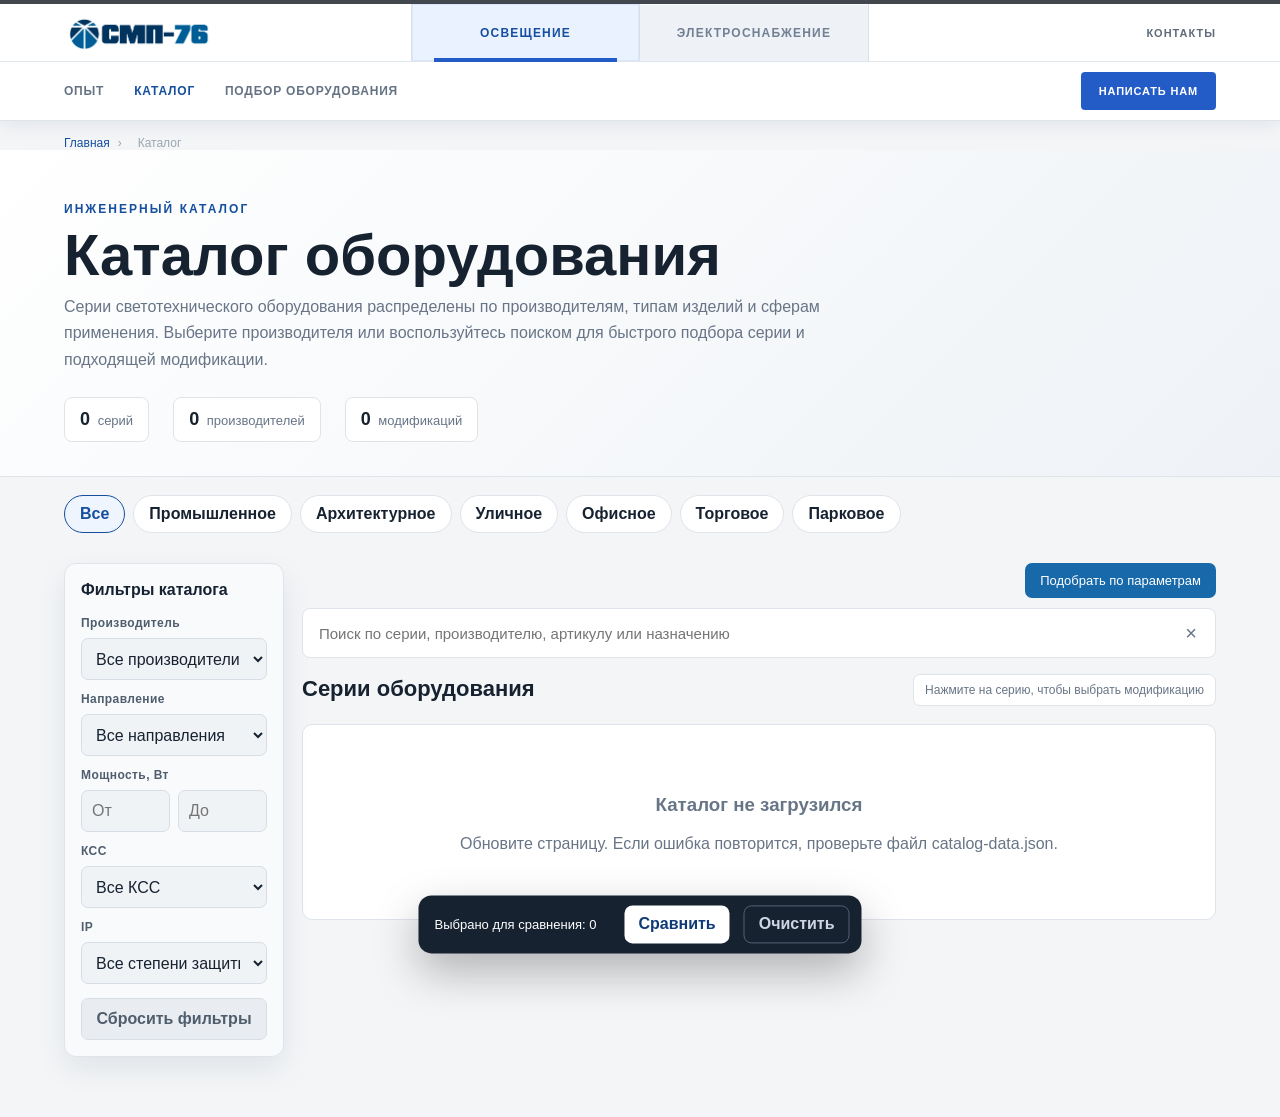
==== catalog.html @ 6820cb37 "Add files via upload" ====
<!doctype html>
<html lang="ru">
<head>
<meta charset="utf-8">
<meta name="viewport" content="width=device-width,initial-scale=1">
<title>Каталог оборудования | СМП-76</title>
<meta name="description" content="Каталог светодиодного оборудования FEREKS, LEDEL, ARUNA, LUXCORE и PLG по производителю, сфере применения и типу изделия.">
<style>
:root{--bg:#f3f5f7;--card:#fff;--text:#172231;--muted:#687587;--line:#dfe4ea;--blue:#164f9f;--blue2:#0f3b78;--accent:#c7a548;--shadow:0 12px 30px rgba(19,37,58,.08)}
*{box-sizing:border-box}html{scroll-behavior:smooth}body{margin:0;background:var(--bg);color:var(--text);font-family:Inter,Arial,sans-serif}body.modal-open{overflow:hidden}
a{color:inherit}button,input,select{font:inherit}
.nav{height:72px;padding:0 5vw;background:#fff;border-bottom:1px solid var(--line);display:flex;align-items:center;justify-content:space-between;position:sticky;top:0;z-index:50}.brand{display:flex;align-items:center;text-decoration:none}.brand img{display:block;width:260px;max-width:28vw;height:55px;object-fit:contain;object-position:left center}.nav-links{display:flex;gap:24px;align-items:center}.nav-links a{text-decoration:none;font-size:14px;color:var(--muted)}.nav-links a.active{color:var(--blue);font-weight:700}.nav-cta{background:var(--blue);color:#fff!important;padding:11px 18px;border-radius:7px}
.hero{padding:52px 5vw 34px;background:linear-gradient(135deg,#fff 0%,#eef2f6 100%);border-bottom:1px solid var(--line)}.hero-inner{max-width:1380px;margin:auto}.eyebrow{font-size:12px;text-transform:uppercase;letter-spacing:.17em;color:var(--blue);font-weight:800}.hero h1{margin:10px 0 10px;font-size:clamp(31px,5vw,58px);line-height:1}.hero p{max-width:790px;margin:0;color:var(--muted);font-size:16px;line-height:1.65}.stats{display:flex;gap:24px;flex-wrap:wrap;margin-top:24px}.stat{background:#fff;border:1px solid var(--line);padding:11px 15px;border-radius:8px;font-size:13px;color:var(--muted)}.stat strong{color:var(--text);font-size:18px;margin-right:4px}
.breadcrumbs{max-width:1380px;margin:0 auto;padding:15px 5vw 0;font-size:12px;color:var(--muted)}.breadcrumbs a{color:var(--blue);text-decoration:none}.breadcrumbs span{margin:0 8px;color:#9aa7b2}.catalog-shell{max-width:1380px;margin:26px auto 0;padding:0 5vw 60px;display:grid;grid-template-columns:220px minmax(0,1fr);gap:18px;align-items:start}.filters-wrap{position:sticky;top:18px}.filters{background:#fff;border:1px solid var(--line);border-radius:12px;padding:16px;box-shadow:var(--shadow)}.filters-title{font-size:13px;font-weight:800;margin:0 0 14px}.search{position:relative;margin-bottom:16px}.search input{width:100%;height:50px;border:1px solid var(--line);border-radius:8px;padding:0 46px 0 16px;font-size:15px;color:var(--text);outline:none}.search input:focus{border-color:var(--blue);box-shadow:0 0 0 3px rgba(22,79,159,.1)}.search button{position:absolute;right:8px;top:8px;width:34px;height:34px;border:0;background:transparent;color:var(--muted);cursor:pointer;font-size:20px}.filter-grid{display:grid;grid-template-columns:1fr;gap:12px}.filter-group label{display:block;font-size:10px;text-transform:uppercase;letter-spacing:.08em;color:var(--muted);font-weight:700;margin-bottom:6px}.filter-group select,.filter-group input,.reset{width:100%;height:42px;border:1px solid var(--line);border-radius:7px;padding:0 10px;font:inherit}.filter-group select,.filter-group input{background:#fff;color:var(--text)}.power-range{display:grid;grid-template-columns:1fr 1fr;gap:8px}.power-range input{min-width:0;padding:0 10px;border:1px solid var(--line);border-radius:7px;font:inherit}.reset{background:#f7f8fa;color:var(--muted);cursor:pointer;font-weight:700;margin-top:2px}.catalog-content{min-width:0}
.main{padding:0}.result-head{display:flex;align-items:end;justify-content:space-between;gap:20px;margin-bottom:18px}.result-head h2{margin:0;font-size:22px}.result-head p{margin:4px 0 0;color:var(--muted);font-size:13px}.view-note{font-size:12px;color:var(--muted);background:#fff;border:1px solid var(--line);border-radius:7px;padding:8px 11px}.grid{display:grid;grid-template-columns:repeat(auto-fill,minmax(280px,1fr));gap:20px}.card{position:relative;background:#fff;border:1px solid var(--line);border-radius:14px;overflow:hidden;display:flex;flex-direction:column;min-height:455px;transition:transform .22s,box-shadow .22s,border-color .22s;box-shadow:0 6px 20px rgba(19,37,58,.055);cursor:pointer}.card:hover{transform:translateY(-5px);box-shadow:0 18px 38px rgba(19,37,58,.13);border-color:#b9c9da}.card:focus-visible{outline:3px solid rgba(22,79,159,.3)}.card.is-compared{border-color:var(--blue);box-shadow:0 0 0 2px rgba(22,79,159,.12),0 14px 30px rgba(19,37,58,.09)}.image{height:245px;background:linear-gradient(145deg,#fafbfd,#eef2f6);display:flex;align-items:center;justify-content:center;padding:0;border-bottom:1px solid var(--line);position:relative;overflow:hidden}.image img{display:block;width:100%;height:100%;object-fit:contain;object-position:center;transition:transform .25s}.card:hover .image img{transform:scale(1.035)}.placeholder{height:calc(100% - 16px);width:calc(100% - 16px);display:grid;place-items:center;text-align:center;color:var(--blue);font-weight:800;font-size:20px;border:1px dashed #c8d2dd;border-radius:8px}.body{padding:18px;display:flex;flex-direction:column;flex:1}.topline{display:flex;justify-content:space-between;gap:8px;align-items:center;margin-bottom:10px}.brand-mark{display:flex;align-items:center;justify-content:flex-start;height:24px;min-width:64px}.brand-mark img{display:block;max-width:92px;max-height:22px;width:auto;height:auto;object-fit:contain;object-position:left center}.brand-mark.brand-plg img{max-height:24px}.brand-mark.brand-fereks img{max-height:19px}.count{font-size:11px;color:var(--muted)}.name{font-size:21px;line-height:1.16;font-weight:850;margin-bottom:8px;letter-spacing:-.01em}.category{font-size:13px;color:var(--muted);line-height:1.45;min-height:38px}.specs{display:grid;grid-template-columns:1fr 1fr;gap:8px;margin-top:14px}.spec{background:#f6f8fa;border-radius:7px;padding:9px}.spec small{display:block;color:var(--muted);font-size:9px;text-transform:uppercase;letter-spacing:.06em;margin-bottom:3px}.spec b{font-size:12px}.card-actions{display:grid;grid-template-columns:1fr;gap:8px;margin-top:auto;padding-top:15px;border-top:1px solid var(--line)}.open-btn,.compare-btn{height:42px;border-radius:8px;font-weight:800;cursor:pointer}.open-btn{border:0;background:var(--blue);color:#fff;padding:0 18px;text-align:center;display:inline-flex;align-items:center;justify-content:center;white-space:nowrap;font-size:14px;width:100%}.open-btn:hover{background:var(--blue2)}.compare-btn{border:1px solid var(--line);background:#fff;color:var(--blue);padding:0 12px;white-space:nowrap;width:100%}.compare-btn:hover,.compare-btn.active{border-color:var(--blue);background:#eef5ff}.compare-btn.active{color:var(--blue2)}.empty{grid-column:1/-1;background:#fff;border:1px solid var(--line);border-radius:10px;padding:50px;text-align:center;color:var(--muted)}
/* modal */
.modal{position:fixed;inset:0;z-index:100;display:none}.modal.open{display:block}.modal-backdrop{position:absolute;inset:0;background:rgba(6,13,26,.72);backdrop-filter:blur(4px)}.modal-panel{position:relative;margin:2vh auto;width:min(1180px,96vw);height:96vh;background:#fff;border-radius:14px;overflow:auto;box-shadow:0 30px 80px rgba(0,0,0,.28)}.modal-close{position:sticky;top:14px;float:right;margin:14px 14px 0 0;z-index:5;width:42px;height:42px;border-radius:50%;border:1px solid var(--line);background:#fff;font-size:25px;cursor:pointer;box-shadow:0 4px 16px rgba(0,0,0,.08)}.modal-content{padding:30px 34px 44px}.series-head{display:grid;grid-template-columns:minmax(260px,38%) 1fr;gap:30px;align-items:center;padding:16px 0 28px;border-bottom:1px solid var(--line)}.series-photo{height:330px;background:#f6f8fa;border:1px solid var(--line);border-radius:12px;padding:0;display:flex;align-items:center;justify-content:center;overflow:hidden}.series-photo img{display:block;width:100%;height:100%;object-fit:contain;object-position:center}.series-meta .eyebrow2{font-size:12px;font-weight:800;color:var(--blue);letter-spacing:.12em;text-transform:uppercase}.series-meta h2{font-size:clamp(30px,4vw,50px);line-height:1;margin:8px 0 12px}.series-meta p{color:var(--muted);line-height:1.55}.chips{display:flex;flex-wrap:wrap;gap:7px;margin-top:16px}.chip{font-size:12px;border:1px solid var(--line);border-radius:999px;padding:6px 10px;background:#f8fafc}.config-title{margin:28px 0 16px}.config-title h3{margin:0;font-size:23px}.config-title p{margin:5px 0 0;color:var(--muted);font-size:13px}.model-toolbar{position:sticky;top:0;z-index:4;background:#fff;padding:10px 0 12px;border-bottom:1px solid var(--line);margin-bottom:14px}.model-search{margin-bottom:12px}.model-search input{width:100%;height:46px;border:1px solid var(--line);border-radius:8px;padding:0 14px}.model-tools-row{display:grid;grid-template-columns:minmax(0,1fr) 220px;gap:12px;align-items:end}.model-filters{display:grid;grid-template-columns:repeat(6,minmax(0,1fr));gap:10px;align-items:end}.sort-panel{border:1px solid var(--line);border-radius:9px;padding:10px;background:#f8fafc}.sort-panel label,.model-filters label{display:flex;align-items:flex-end;min-height:24px;font-size:10px;text-transform:uppercase;letter-spacing:.07em;color:var(--muted);font-weight:700;margin-bottom:5px;line-height:1.05}.sort-panel select,.model-filters select{width:100%;height:40px;border:1px solid var(--line);border-radius:7px;background:#fff;padding:0 8px;font:inherit}.model-reset{height:40px;margin-top:12px;border:1px solid var(--line);border-radius:7px;background:#f7f8fa;cursor:pointer;font-weight:700;padding:0 14px}.model-count{font-size:13px;color:var(--muted);margin-bottom:10px}.table-wrap{overflow:auto;max-height:56vh;border:1px solid var(--line);border-radius:10px}table{width:100%;border-collapse:collapse;min-width:980px}th{position:sticky;top:0;background:#eef3f8;color:#4f6073;font-size:10px;text-transform:uppercase;letter-spacing:.06em;text-align:left;padding:11px;border-bottom:1px solid var(--line)}td{font-size:12px;padding:11px;border-bottom:1px solid #edf0f3;vertical-align:top}tr:hover td{background:#f8fafc}.sku{font-weight:700;min-width:260px}.sku-btn{border:0;background:transparent;padding:0;color:var(--blue);font:inherit;font-weight:800;cursor:pointer;text-align:left}.sku-btn:hover{text-decoration:underline}.copy-note{font-size:11px;color:var(--muted);margin-left:6px}.no-models{padding:30px;text-align:center;color:var(--muted)}

.compare-bar{position:fixed;left:50%;bottom:22px;transform:translate(-50%,130%);z-index:90;background:#172231;color:#fff;border-radius:13px;padding:10px 12px 10px 16px;display:flex;align-items:center;gap:14px;box-shadow:0 18px 45px rgba(0,0,0,.28);transition:transform .25s;max-width:calc(100vw - 24px)}.compare-bar.show{transform:translate(-50%,0)}.compare-bar-text{font-size:13px;white-space:nowrap}.compare-bar button{height:38px;border-radius:8px;border:0;cursor:pointer;font-weight:800;padding:0 14px}.compare-open{background:#fff;color:var(--blue2)}.compare-clear{background:transparent!important;color:#cdd7e3;border:1px solid #536172!important}.compare-modal{position:fixed;inset:0;z-index:120;display:none}.compare-modal.open{display:block}.compare-panel{position:relative;margin:3vh auto;width:min(1200px,96vw);height:94vh;background:#fff;border-radius:15px;overflow:auto;box-shadow:0 30px 90px rgba(0,0,0,.35)}.compare-close{position:sticky;top:12px;right:12px;float:none;display:flex;align-items:center;justify-content:center;margin:12px 12px -54px auto;z-index:20;width:42px;height:42px;background:#fff;color:#172231;border:1px solid #b8c4cf;box-shadow:0 5px 18px rgba(0,0,0,.18);font:700 27px/1 Arial,sans-serif}.compare-close:hover{background:#eef5ff;border-color:var(--blue);color:var(--blue)}.compare-close:focus-visible{outline:3px solid rgba(22,79,159,.28);outline-offset:2px}.compare-content{padding:28px 32px 44px}.compare-title{margin:0 55px 7px 0;font-size:30px}.compare-subtitle{margin:0 0 22px;color:var(--muted)}.compare-table-wrap{overflow:auto;border:1px solid var(--line);border-radius:11px}.compare-table{min-width:760px}.compare-table th{position:sticky;top:0;z-index:2;font-size:12px}.compare-table th:first-child,.compare-table td:first-child{position:sticky;left:0;z-index:1;background:#f4f7fa;font-weight:800;min-width:165px}.compare-table th:first-child{z-index:3}.compare-product{min-width:225px;text-align:center}.compare-product img{display:block;width:150px;height:120px;object-fit:contain;margin:0 auto 10px}.compare-product strong{display:block;font-size:16px}.compare-product small{color:var(--muted)}.share-actions{display:flex;gap:9px;flex-wrap:wrap;margin-top:18px}.share-btn{height:42px;border-radius:8px;border:1px solid var(--line);background:#fff;color:var(--blue);font-weight:800;padding:0 15px;cursor:pointer}.share-btn:hover{border-color:var(--blue);background:#f2f7ff}.share-status{font-size:12px;color:var(--muted);align-self:center}

.quick-wrap{max-width:1380px;margin:18px auto 0;padding:0 5vw}.quick-filters{display:flex;gap:8px;overflow-x:auto;padding-bottom:4px;scrollbar-width:thin}.quick-btn{flex:0 0 auto;height:38px;padding:0 15px;border:1px solid var(--line);border-radius:999px;background:#fff;color:var(--text);font-weight:750;cursor:pointer;transition:.18s}.quick-btn:hover,.quick-btn.active{border-color:var(--blue);background:#eef5ff;color:var(--blue)}
.compare-table td.diff{background:#fff7df;color:#6f5510;font-weight:750}.compare-table th{vertical-align:top}.compare-product .brand-mark{justify-content:center;margin:6px auto}.compare-open-series{display:inline-flex;margin-top:10px;height:36px;padding:0 12px;align-items:center;justify-content:center;border:0;border-radius:7px;background:var(--blue);color:#fff;text-decoration:none;font-size:12px;font-weight:800;white-space:nowrap}.compare-open-series:hover{background:var(--blue2)}
.series-page .hero,.series-page .quick-wrap,.series-page .catalog-shell{visibility:hidden}.series-page .modal{display:block}.series-page .modal-backdrop{background:#eef2f6}.series-page .modal-panel{margin:0 auto;width:min(1180px,100vw);height:100vh;border-radius:0;box-shadow:none}
@media(max-width:1100px){.catalog-shell{grid-template-columns:190px minmax(0,1fr)}.model-filters{grid-template-columns:repeat(3,1fr)}}@media(max-width:1000px){.model-tools-row{grid-template-columns:1fr}.sort-panel{max-width:300px}.model-filters{grid-template-columns:repeat(3,1fr)}.series-head{grid-template-columns:1fr}.series-photo{height:280px}}@media(max-width:900px){.catalog-shell{grid-template-columns:1fr}.filters-wrap{position:static}.filter-grid{grid-template-columns:repeat(3,1fr)}.nav-links a:not(.nav-cta){display:none}.brand img{width:210px;max-width:46vw}}@media(max-width:560px){.compare-bar{bottom:10px;width:calc(100vw - 20px);justify-content:space-between;gap:7px;padding:8px 9px 8px 12px}.compare-bar-text{font-size:11px}.compare-bar button{padding:0 9px}.compare-content{padding:22px 14px 36px}.compare-title{font-size:24px}.nav{padding:0 18px}.hero{padding-left:18px;padding-right:18px}.catalog-shell{padding-left:18px;padding-right:18px}.filter-grid{grid-template-columns:1fr}.result-head{align-items:flex-start;flex-direction:column}.grid{grid-template-columns:1fr}.image{height:250px}.modal-panel{margin:0;width:100%;height:100%;border-radius:0}.modal-content{padding:18px 16px 35px}.model-filters{grid-template-columns:1fr 1fr}.series-photo{height:230px}}

/* CAD-style model selector */
.models-workspace{display:grid;grid-template-columns:minmax(0,1.45fr) minmax(330px,.85fr);gap:16px;align-items:start}
.models-list{min-width:0}.models-list .table-wrap{max-height:58vh}.model-table{min-width:720px}.model-table th,.model-table td{white-space:nowrap}.model-table tr{cursor:pointer}.model-table tr.selected td{background:#eaf2ff}.model-table tr.selected td:first-child{box-shadow:inset 4px 0 0 var(--blue)}.model-table .sku-cell{max-width:320px;overflow:hidden;text-overflow:ellipsis;font-weight:800;color:var(--blue)}
.model-passport{position:sticky;top:154px;border:1px solid var(--line);border-radius:12px;background:#fff;box-shadow:0 10px 30px rgba(22,42,68,.08);overflow:hidden;max-height:calc(96vh - 180px);overflow:auto}
.passport-empty{padding:48px 28px;text-align:center;color:var(--muted)}.passport-empty strong{display:block;color:var(--ink);font-size:18px;margin-bottom:7px}
.passport-head{padding:20px 20px 16px;background:linear-gradient(135deg,#f4f8fd,#fff);border-bottom:1px solid var(--line)}.passport-kicker{font-size:10px;text-transform:uppercase;letter-spacing:.1em;color:var(--muted);font-weight:800}.passport-title-row{display:flex;gap:10px;align-items:flex-start;justify-content:space-between;margin-top:6px}.passport-title{font-size:18px;line-height:1.25;font-weight:900;word-break:break-word}.passport-copy{flex:0 0 auto;border:1px solid var(--line);background:#fff;color:var(--blue);border-radius:7px;padding:7px 9px;font-weight:800;cursor:pointer}.passport-name{font-size:12px;color:var(--muted);line-height:1.4;margin-top:8px}
.passport-groups{padding:8px 18px 18px}.passport-group{padding:14px 0 6px;border-bottom:1px solid #edf1f5}.passport-group:last-child{border-bottom:0}.passport-group h4{margin:0 0 8px;font-size:12px;text-transform:uppercase;letter-spacing:.08em;color:var(--blue)}.passport-row{display:grid;grid-template-columns:minmax(125px,45%) 1fr;gap:10px;padding:6px 0;font-size:12px}.passport-row span{color:var(--muted)}.passport-row b{font-weight:750;word-break:break-word}.passport-actions{padding:0 18px 18px;display:grid;gap:8px}.passport-link{display:flex;align-items:center;justify-content:center;min-height:42px;border-radius:8px;background:var(--blue);color:#fff;text-decoration:none;font-weight:800;font-size:13px}.passport-link.secondary{background:#fff;color:var(--blue);border:1px solid var(--line)}
@media(max-width:1000px){.models-workspace{grid-template-columns:1fr}.model-passport{position:static;max-height:none}.models-list .table-wrap{max-height:48vh}}
@media(max-width:560px){.models-workspace{gap:12px}.model-table{min-width:620px}.passport-head{padding:16px}.passport-groups{padding:6px 14px 14px}.passport-actions{padding:0 14px 14px}.passport-row{grid-template-columns:1fr;gap:2px}.model-passport{border-radius:10px}}


/* Stage 3 repair: synchronized CAD panels and stable table header */
@media (min-width:1001px){
  .models-workspace{align-items:stretch;height:min(620px,58vh);min-height:440px}
  .models-list{height:100%;min-height:0}
  .models-list .table-wrap{height:100%;max-height:none;overflow:auto;border:1px solid var(--line);border-radius:12px;background:#fff}
  .model-passport{position:relative;top:auto;height:100%;max-height:none;min-height:0;overflow:auto}
}
.model-table thead th{position:sticky;top:0;z-index:3;background:#eef3f8;box-shadow:0 1px 0 var(--line)}
.model-table tbody tr.selected td{background:#e4efff!important}
.model-table tbody tr.selected td:first-child{box-shadow:inset 4px 0 0 var(--blue)}
@media (max-width:1000px){
  .models-workspace{height:auto;min-height:0}
  .models-list{height:auto}
  .models-list .table-wrap{height:auto;max-height:48vh;overflow:auto}
  .model-passport{height:auto;max-height:none}
}

/* Stage 4.1: series summary, documentation request and catalog UI polish */
.filters{background:#f8fafc}
.filters-title{font-size:16px;line-height:1.25;font-weight:700;color:var(--text);margin:0 0 16px}
.filter-group label{font-size:12px;line-height:1.25;letter-spacing:.035em;text-transform:none;font-weight:650;color:#4f5d6d;margin-bottom:7px}
.filter-group select,.filter-group input{background:#f0f3f6;border-color:#d8dee6;color:var(--text)}
.filter-group select:focus,.filter-group input:focus{outline:none;border-color:var(--blue);box-shadow:0 0 0 3px rgba(22,79,159,.09);background:#fff}
.reset{background:#e9edf2;color:#4f5d6d;border-color:#d8dee6;font-weight:600}
.open-btn,.compare-btn{font-weight:600;letter-spacing:0;font-family:Inter,Arial,sans-serif}
.open-btn{font-size:13px}.compare-btn{font-size:13px}
.series-overview{margin:22px 0 6px;padding:22px;border:1px solid var(--line);border-radius:12px;background:#f8fafc}
.series-overview-head{display:flex;align-items:flex-start;justify-content:space-between;gap:16px;margin-bottom:16px}
.series-overview-head h3{margin:0;font-size:22px}.series-overview-head p{margin:5px 0 0;color:var(--muted);font-size:13px;line-height:1.5}
.series-overview-count{flex:0 0 auto;border:1px solid #d8e1eb;background:#fff;border-radius:999px;padding:8px 12px;font-size:12px;color:var(--muted);white-space:nowrap}
.series-overview-count strong{color:var(--text);font-size:14px}
.series-overview-grid{display:grid;grid-template-columns:repeat(3,minmax(0,1fr));gap:12px}
.series-overview-group{background:#fff;border:1px solid #e1e6ec;border-radius:10px;padding:15px}
.series-overview-group h4{margin:0 0 10px;color:var(--blue);font-size:11px;text-transform:uppercase;letter-spacing:.075em}
.series-overview-row{display:grid;grid-template-columns:minmax(105px,42%) 1fr;gap:10px;padding:6px 0;border-bottom:1px solid #eef1f4;font-size:12px}
.series-overview-row:last-child{border-bottom:0}.series-overview-row span{color:var(--muted)}.series-overview-row b{font-weight:650;word-break:break-word}
.docs-request{display:flex;align-items:center;justify-content:space-between;gap:18px;margin:16px 0 4px;padding:17px 18px;border:1px solid #d9e1ea;border-radius:10px;background:#fff}
.docs-request strong{display:block;font-size:15px;margin-bottom:4px}.docs-request p{margin:0;color:var(--muted);font-size:12px;line-height:1.5}
.docs-request-btn{flex:0 0 auto;min-height:40px;padding:0 16px;border:0;border-radius:8px;background:var(--blue);color:#fff;text-decoration:none;display:inline-flex;align-items:center;justify-content:center;font-size:13px;font-weight:600;white-space:nowrap}
.docs-request-btn:hover{background:var(--blue2)}
@media(max-width:900px){.series-overview-grid{grid-template-columns:1fr}.docs-request{align-items:flex-start;flex-direction:column}.docs-request-btn{width:100%}}
@media(max-width:560px){.series-overview{padding:16px}.series-overview-head{flex-direction:column}.series-overview-row{grid-template-columns:1fr;gap:2px}}


/* Compact modification table: all columns fit without horizontal scrolling on desktop */
@media (min-width:721px){
  .model-table{width:100%;min-width:0;table-layout:fixed}
  .model-table th,.model-table td{white-space:normal;padding:9px 7px;line-height:1.3;overflow-wrap:anywhere}
  .model-table th:nth-child(1),.model-table td:nth-child(1){width:26%}
  .model-table th:nth-child(2),.model-table td:nth-child(2){width:12%}
  .model-table th:nth-child(3),.model-table td:nth-child(3){width:15%}
  .model-table th:nth-child(4),.model-table td:nth-child(4){width:23%}
  .model-table th:nth-child(5),.model-table td:nth-child(5){width:16%}
  .model-table th:nth-child(6),.model-table td:nth-child(6){width:8%}
  .model-table .sku-cell{max-width:none}
  .models-list .table-wrap{overflow-y:auto;overflow-x:hidden}
}


.active-filter-strip{display:none;flex-wrap:wrap;align-items:center;gap:8px;margin:0 0 16px}.active-filter-strip.show{display:flex}.active-filter-label{font-size:12px;color:var(--muted);font-weight:800}.active-filter-chip{display:inline-flex;align-items:center;gap:7px;border:1px solid #cbd8e6;background:#fff;color:var(--blue2);border-radius:999px;padding:7px 10px;font-size:12px;cursor:pointer}.active-filter-chip:hover{background:#eef5ff;border-color:var(--blue)}.active-filter-chip span{font-size:16px;line-height:1}.compare-items{display:flex;align-items:center;gap:6px}.compare-mini{width:38px;height:38px;border-radius:7px;background:#fff;border:1px solid rgba(255,255,255,.28);display:grid;place-items:center;overflow:hidden}.compare-mini img{width:100%;height:100%;object-fit:contain}.compare-mini b{font-size:10px;color:var(--blue2)}.series-copy-specs{margin-left:8px}.copy-spec-status{font-size:12px;color:var(--muted);margin-left:8px}@media(max-width:720px){.compare-items{display:none}.compare-bar{left:12px;right:12px;transform:translateY(130%);max-width:none;justify-content:space-between}.compare-bar.show{transform:translateY(0)}.compare-bar-text{white-space:normal}.active-filter-strip{margin-top:-4px}}
</style>
<style>

/* Dual navigation: company directions + navigation of the selected direction */
html{scroll-padding-top:130px}
.company-header{position:sticky;top:0;z-index:1200;background:rgba(255,255,255,.98);color:#172231;border-top:4px solid #42464d;border-bottom:1px solid #dfe4ea;box-shadow:0 4px 18px rgba(19,37,58,.07);font-family:Inter,Arial,sans-serif}
.company-header.company-header--fixed{position:fixed;left:0;right:0}
.company-header-top{height:58px;padding:0 5vw;display:grid;grid-template-columns:minmax(190px,1fr) auto minmax(190px,1fr);align-items:center;border-bottom:1px solid #dfe5ec}
.company-brand{display:flex;align-items:center;justify-self:start;text-decoration:none;min-width:0}
.company-brand img{display:block;width:250px;max-width:26vw;height:36px;object-fit:contain;object-position:left center}
.company-directions{height:100%;display:flex;align-items:stretch;background:#eef1f5;border-left:1px solid #d9e0e8;border-right:1px solid #d9e0e8;box-shadow:0 1px 0 rgba(255,255,255,.7) inset}
.company-direction{position:relative;display:flex;align-items:center;justify-content:center;min-width:228px;padding:0 34px;text-decoration:none;color:#728094;font-size:12px;font-weight:800;letter-spacing:.1em;text-transform:uppercase;border-right:1px solid #d9e0e8;transition:color .2s,background .2s,box-shadow .2s}
.company-direction:last-child{border-right:0}.company-direction:hover{color:#164f9f;background:#f8fbff}
.company-direction.active{color:#164f9f;background:#eaf2ff;box-shadow:inset 0 0 0 1px rgba(36,92,199,.08)}
.company-direction.active::after{content:'';position:absolute;left:22px;right:22px;bottom:-1px;height:4px;background:#245cc7}
.company-contact{justify-self:end;text-decoration:none;color:#5f6b7a;font-size:11px;font-weight:750;letter-spacing:.09em;text-transform:uppercase;transition:color .2s}
.company-contact:hover{color:#164f9f}
.company-menu-button{display:none;border:0;background:transparent;color:#172231;font-size:24px;line-height:1;cursor:pointer;padding:6px}
.company-subnav{height:58px;padding:0 5vw;display:flex;align-items:center;gap:24px;background:#fff}
.company-sub-links{display:flex;align-items:center;gap:30px;min-width:0}
.company-sub-link{text-decoration:none;color:#657283;font-size:12px;font-weight:650;letter-spacing:.065em;text-transform:uppercase;white-space:nowrap;transition:color .2s}
.company-sub-link:hover,.company-sub-link.active{color:#164f9f}
.company-action{margin-left:auto;display:inline-flex;align-items:center;justify-content:center;min-height:38px;padding:0 18px;border-radius:4px;background:#245cc7;color:#fff!important;text-decoration:none;font-size:11px;font-weight:750;letter-spacing:.075em;text-transform:uppercase;white-space:nowrap;transition:background .2s}
.company-action:hover{background:#174aae}
@media(max-width:980px){
  html{scroll-padding-top:154px}
  .company-header-top{height:auto;min-height:62px;padding:7px 22px 0;grid-template-columns:1fr auto auto;column-gap:14px;row-gap:7px}
  .company-brand{grid-column:1;grid-row:1}
  .company-brand img{width:190px;max-width:48vw;height:38px}
  .company-contact{grid-column:2;grid-row:1;font-size:10px}
  .company-menu-button{display:block;grid-column:3;grid-row:1;justify-self:end}
  .company-directions{grid-column:1/-1;grid-row:2;width:calc(100% + 44px);height:48px;margin-left:-22px}
  .company-direction{min-width:0;flex:1;padding:0 10px;font-size:10.5px;letter-spacing:.075em}
  .company-subnav{display:none;height:auto;padding:18px 22px 22px;align-items:stretch;gap:18px;border-top:1px solid #e5e9ee}
  .company-header.open .company-subnav{display:flex;flex-direction:column}
  .company-sub-links{flex-direction:column;align-items:stretch;gap:0}
  .company-sub-link{padding:11px 2px;border-bottom:1px solid #edf0f3}
  .company-action{width:100%;min-height:44px;margin-left:0}
}
@media(max-width:520px){
  .company-header-top{padding-left:16px;padding-right:16px;column-gap:10px}
  .company-brand img{width:160px;max-width:45vw}
  .company-contact{font-size:9px;letter-spacing:.055em}
  .company-directions{width:calc(100% + 32px);margin-left:-16px}
  .company-direction{font-size:9.5px;letter-spacing:.05em}
  .company-subnav{padding-left:16px;padding-right:16px}
}

</style>

<style>
/* Header and modal layering fix */
:root{--company-header-height:120px}
.filters-wrap{top:calc(var(--company-header-height) + 18px)}
.modal{z-index:2000}
.compare-modal{z-index:2100}
.series-page .modal{inset:var(--company-header-height) 0 0;z-index:1100}
.series-page .modal-panel{height:100%;margin:0 auto}
@media(max-width:980px){:root{--company-header-height:114px}}
</style>
</head>
<body>
<header class="company-header" id="companyHeader">
  <div class="company-header-top">
    <a href="index.html" class="company-brand"><img src="[data-uri]" alt="СМП-76"></a>
    <div class="company-directions" aria-label="Направления компании">
      <a class="company-direction active" href="index.html">Освещение</a>
      <a class="company-direction" href="elektrosnabzhenie.html">Электроснабжение</a>
    </div>
    <a class="company-contact" href="index.html#contact">Контакты</a>
    <button class="company-menu-button" type="button" aria-label="Открыть меню" onclick="this.closest('.company-header').classList.toggle('open')">☰</button>
  </div>
  <div class="company-subnav">
    <div class="company-sub-links">
      <a class="company-sub-link" href="index.html#about">Опыт</a>
      <a class="company-sub-link active" href="catalog.html">Каталог</a>
      <a class="company-sub-link" href="selection.html">Подбор оборудования</a>
    </div>
    <a class="company-action" href="index.html#contact">Написать нам</a>
  </div>
</header>
<div class="breadcrumbs" id="breadcrumbs"><a href="index.html">Главная</a><span>›</span><span id="crumbCurrent">Каталог</span></div>
<section class="hero"><div class="hero-inner"><div class="eyebrow">Инженерный каталог</div><h1>Каталог оборудования</h1><p>Серии светотехнического оборудования распределены по производителям, типам изделий и сферам применения. Выберите производителя или воспользуйтесь поиском для быстрого подбора серии и подходящей модификации.</p><div class="stats"><div class="stat"><strong id="seriesStat">0</strong> серий</div><div class="stat"><strong id="brandStat">0</strong> производителей</div><div class="stat"><strong id="modelStat">0</strong> модификаций</div></div></div></section>
<div class="quick-wrap"><div class="quick-filters" id="quickFilters"><button class="quick-btn active" data-quick="">Все</button><button class="quick-btn" data-quick="Промышленное">Промышленное</button><button class="quick-btn" data-quick="Архитектурное">Архитектурное</button><button class="quick-btn" data-quick="Уличное">Уличное</button><button class="quick-btn" data-quick="Офисное">Офисное</button><button class="quick-btn" data-quick="Торговое">Торговое</button><button class="quick-btn" data-quick="Парковое">Парковое</button></div></div>
<div class="catalog-shell"><aside class="filters-wrap"><div class="filters"><p class="filters-title">Фильтры каталога</p><div class="filter-grid"><div class="filter-group"><label>Производитель</label><select id="brand"><option value="">Все производители</option></select></div><div class="filter-group"><label>Направление</label><select id="section"><option value="">Все направления</option></select></div><div class="filter-group"><label>Мощность, Вт</label><div class="power-range"><input id="powerMin" type="number" min="0" step="10" placeholder="От"><input id="powerMax" type="number" min="0" step="10" placeholder="До"></div></div><div class="filter-group"><label>КСС</label><select id="catalogKss"><option value="">Все КСС</option></select></div><div class="filter-group"><label>IP</label><select id="catalogIp"><option value="">Все степени защиты</option></select></div><button class="reset" id="reset">Сбросить фильтры</button></div></div></aside><div class="catalog-content"><div style="display:flex;justify-content:flex-end;margin-bottom:10px"><a href="selection.html" style="text-decoration:none;background:#1769aa;color:#fff;border-radius:7px;padding:10px 15px;font-size:13px">Подобрать по параметрам</a></div><div class="search"><input id="q" placeholder="Поиск по серии, производителю, артикулу или назначению"><button id="clear" aria-label="Очистить">×</button></div><main class="main"><div class="result-head"><div><h2>Серии оборудования</h2><p id="resultText"></p></div><div class="view-note">Нажмите на серию, чтобы выбрать модификацию</div></div><div class="active-filter-strip" id="activeFilters" aria-live="polite"></div><div id="grid" class="grid"></div></main></div></div>
<div class="compare-bar" id="compareBar"><span class="compare-bar-text" id="compareBarText">Выбрано для сравнения: 0</span><div class="compare-items" id="compareItems"></div><button class="compare-open" id="compareOpen">Сравнить</button><button class="compare-clear" id="compareClear">Очистить</button></div><div class="compare-modal" id="compareModal" aria-hidden="true"><div class="modal-backdrop" data-compare-close></div><section class="compare-panel" role="dialog" aria-modal="true"><button class="modal-close compare-close" type="button" data-compare-close aria-label="Закрыть сравнительную таблицу" title="Закрыть">×</button><div class="compare-content" id="compareContent"></div></section></div><div class="modal" id="modal" aria-hidden="true"><div class="modal-backdrop" data-close></div><section class="modal-panel" role="dialog" aria-modal="true" aria-labelledby="modalTitle"><button class="modal-close" data-close aria-label="Закрыть">×</button><div class="modal-content" id="modalContent"></div></section></div>
<script>
let DATA=[];
const $=id=>document.getElementById(id);const state={q:'',brand:'',section:'',powerMin:'',powerMax:'',kss:'',ip:'',quick:''};let activeSeries=null;let selectedModelKey=null;const compareIds=[];let modelState={q:'',power:'',kss:'',cri:'',cct:'',mounting:'',ip:'',sort:''};
const uniq=(arr)=>[...new Set(arr.filter(v=>v!==null&&v!==undefined&&v!==''))].sort((a,b)=>String(a).localeCompare(String(b),'ru',{numeric:true}));
function canonicalSection(v){const s=String(v??'').toLowerCase().replace(/\s+/g,' ').trim();if(s==='наружное освещение'||s==='уличное освещение')return 'Уличное освещение';return String(v||'').trim()}
function uiIcon(name){const p={power:'<path d="M13 2 4.5 13H11l-1 9L19.5 11H13z"/>',flux:'<circle cx="12" cy="9" r="4"/><path d="M9 14h6M10 18h4M12 2v2"/>',shield:'<path d="M12 22s8-4 8-10V5l-8-3-8 3v7c0 6 8 10 8 10z"/>'};return `<svg viewBox="0 0 24 24" aria-hidden="true">${p[name]||''}</svg>`}
function updateBreadcrumb(series=null){const b=$('breadcrumbs');if(!b)return;if(series){b.innerHTML=`<a href="index.html">Главная</a><span>›</span><a href="catalog.html">Каталог</a><span>›</span><span>${esc(series.brand)}</span><span>›</span><span>${esc(series.series)}</span>`}else b.innerHTML='<a href="index.html">Главная</a><span>›</span><span>Каталог</span>'}
function fill(id,items){const select=$(id);if(!select)return;const first=select.options[0]?select.options[0].cloneNode(true):null;select.innerHTML='';if(first)select.appendChild(first);items.forEach(v=>{const o=document.createElement('option');o.value=v;o.textContent=v;select.appendChild(o)})}

function opticsInfo(value){
  const raw=String(value??'').trim();
  if(!raw)return null;
  const s=raw.toUpperCase().replace(/Ё/g,'Е').replace(/Х/g,'X').replace(/×/g,'X');
  if(/БЕЗ\s*ОПТИК|БЕЗ\s*ЛИНЗ|ТОЛЬКО\s*СТЕКЛ|РАССЕИВАТЕЛЬ\s*БЕЗ/.test(s))return {group:'none',key:'none',label:'Без оптики'};
  if(/АССИМ|ASYM|(^|[^A-ZА-Я])A\d*([^A-ZА-Я]|$)|ШБ|БОКОВ/.test(s))return {group:'asym',key:'asym',label:'Асимметричная'};
  if(/СПЕЦ|SPECIAL|VW|(^|[^A-ZА-Я])S([^A-ZА-Я]|$)|ГСП/.test(s))return {group:'special',key:'special',label:'Специализированная'};
  const pair=s.match(/(\d+(?:[.,]\d+)?)\s*X\s*(\d+(?:[.,]\d+)?)/);
  if(pair)return {group:'special',key:'special:'+pair[1]+'x'+pair[2],label:pair[1]+'×'+pair[2]+'°'};
  if(/[;\/]|\b(?:К|Г|Д)\s*,|\b(?:F|D|C)\d+.*\b(?:F|D|C)\d+/.test(s))return {group:'special',key:'special',label:'Несколько вариантов'};
  if(/(^|[^A-ZА-Я])(Ш\d*|SH|W\d*|WL\d*|WA)([^A-ZА-Я]|$)|ШИРОК/.test(s))return {group:'wide',key:'wide:letter',label:'Широкая (Ш)'};
  let nums=[...s.matchAll(/\d+(?:[.,]\d+)?/g)].map(m=>Number(m[0].replace(',','.'))).filter(Number.isFinite);
  if(nums.length){
    const angle=nums[0];
    if(angle<=30)return {group:'narrow',key:'narrow:'+angle,label:angle+'°'};
    if(angle<=60)return {group:'medium',key:'medium:'+angle,label:angle+'°'};
    return {group:'wide',key:'wide:'+angle,label:angle+'°'};
  }
  if(/(^|[^A-ZА-Я])(Д|D|C)([^A-ZА-Я]|$)/.test(s))return {group:'wide',key:'wide:unspecified',label:'Широкая — угол не указан'};
  if(/(^|[^A-ZА-Я])(К|Г|F)([^A-ZА-Я]|$)/.test(s))return {group:'special',key:'special:unspecified',label:'Угол не указан'};
  return {group:'special',key:'special',label:'Другая'};
}
function opticsGroupTitle(group){return ({narrow:'Узкая оптика',medium:'Средняя оптика',wide:'Широкая оптика',asym:'Асимметричная оптика',special:'Специализированная оптика',none:'Без оптики'})[group]||'Другая оптика'}
function buildOpticsSelect(id,values,firstText){
  const select=$(id); if(!select)return;
  const map=new Map(); values.forEach(v=>{const info=opticsInfo(v);if(info&&!map.has(info.key))map.set(info.key,info)});
  select.innerHTML=''; const first=document.createElement('option');first.value='';first.textContent=firstText;select.appendChild(first);
  ['narrow','medium','wide','asym','special','none'].forEach(group=>{
    const items=[...map.values()].filter(x=>x.group===group).sort((a,b)=>String(a.label).localeCompare(String(b.label),'ru',{numeric:true}));
    if(!items.length)return; const og=document.createElement('optgroup');og.label=opticsGroupTitle(group);
    items.forEach(info=>{const o=document.createElement('option');o.value=info.key;o.textContent=info.label;og.appendChild(o)});select.appendChild(og)
  });
}
function matchesOptics(raw,filterKey){if(!filterKey)return true;const info=opticsInfo(raw);return !!info&&info.key===filterKey}

function hydrateCatalogControls(){
  fill('brand',uniq(DATA.map(x=>x.brand)));
  fill('section',uniq(DATA.map(x=>canonicalSection(x.section))));
  buildOpticsSelect('catalogKss',DATA.flatMap(x=>(x.models||[]).map(m=>m.kss)),'Все типы оптики');
  fill('catalogIp',uniq(DATA.flatMap(x=>(x.models||[]).map(m=>m.ip))));
  $('seriesStat').textContent=DATA.length.toLocaleString('ru-RU');
  $('brandStat').textContent=uniq(DATA.map(x=>x.brand)).length.toLocaleString('ru-RU');
  $('modelStat').textContent=DATA.reduce((a,x)=>a+(x.models?.length||0),0).toLocaleString('ru-RU');
}
function esc(s){return String(s??'').replace(/[&<>"]/g,c=>({'&':'&amp;','<':'&lt;','>':'&gt;','"':'&quot;'}[c]))}
function powerRangeFromModels(models){const vals=(models||[]).map(m=>Number(m.power)).filter(Number.isFinite);if(!vals.length)return '—';const a=Math.min(...vals),b=Math.max(...vals);return a===b?a+' Вт':a+'–'+b+' Вт'}
function powerRange(x){return powerRangeFromModels(x.models||[])}
function modelsInPowerRange(models,pMin,pMax){return (models||[]).filter(m=>{const power=Number(m.power);return Number.isFinite(power)&&(pMin===null||power>=pMin)&&(pMax===null||power<=pMax)})}
function applyBrandFromUrl(){const requested=new URLSearchParams(location.search).get('brand');if(!requested)return;const valid=uniq(DATA.map(x=>x.brand)).find(brand=>brand.toLowerCase()===requested.trim().toLowerCase());if(valid){state.brand=valid;$('brand').value=valid}}
function syncBrandUrl(){const url=new URL(location.href);if(state.brand)url.searchParams.set('brand',state.brand);else url.searchParams.delete('brand');url.searchParams.delete('series');url.searchParams.delete('sku');history.replaceState({},'',url)}
function seriesIPs(x){return uniq((x.models||[]).map(m=>m.ip)).slice(0,3).join(', ')||'—'}
function valueRange(x,key,suffix=''){const vals=(x.models||[]).map(m=>numVal(m[key])).filter(v=>v!==null);if(!vals.length)return '—';const a=Math.min(...vals),b=Math.max(...vals);return (a===b?a:a+'–'+b)+(suffix?' '+suffix:'')}
function seriesValues(x,key,limit=6){return uniq((x.models||[]).map(m=>m[key])).slice(0,limit).join(', ')||'—'}
function seriesUrl(x){const u=new URL('series.html',window.location.href);u.searchParams.set('series',x.id);return u.toString()}
function setSeriesUrl(x,replace=false){const u=new URL(window.location.href);u.searchParams.set('series',x.id);history[replace?'replaceState':'pushState']({series:x.id},'',u)}
function clearSeriesUrl(){const u=new URL(window.location.href);u.searchParams.delete('series');history.replaceState({},'',u)}

function clearCatalogFilter(key){if(key==='power'){state.powerMin='';state.powerMax='';$('powerMin').value='';$('powerMax').value=''}else{state[key]='';const el=key==='kss'?$('catalogKss'):key==='ip'?$('catalogIp'):$(key);if(el)el.value=''}if(key==='quick')document.querySelectorAll('[data-quick]').forEach(x=>x.classList.toggle('active',x.dataset.quick===''));syncBrandUrl();render()}
function renderActiveFilters(){const box=$('activeFilters');if(!box)return;const items=[];if(state.q)items.push(['q','Поиск: '+state.q]);if(state.brand)items.push(['brand','Производитель: '+state.brand]);if(state.section)items.push(['section','Категория: '+state.section]);if(state.powerMin||state.powerMax)items.push(['power','Мощность: '+(state.powerMin||'0')+'–'+(state.powerMax||'∞')+' Вт']);if(state.kss)items.push(['kss','Оптика: '+(opticsInfo(state.kss)?.label||state.kss)]);if(state.ip)items.push(['ip','IP: '+state.ip]);if(state.quick)items.push(['quick','Быстрый фильтр: '+state.quick]);box.classList.toggle('show',items.length>0);box.innerHTML=items.length?'<span class="active-filter-label">Выбрано:</span>'+items.map(([key,label])=>`<button class="active-filter-chip" type="button" data-clear-filter="${esc(key)}">${esc(label)} <span>×</span></button>`).join(''):'';box.querySelectorAll('[data-clear-filter]').forEach(btn=>btn.onclick=()=>clearCatalogFilter(btn.dataset.clearFilter))}
function seriesCharacteristicsText(s){return [s.brand+' '+s.series,'Направление: '+canonicalSection(s.section)+(s.subsection?' / '+s.subsection:''),'Мощность: '+powerRange(s),'Световой поток: '+valueRange(s,'flux','лм'),'IP: '+seriesValues(s,'ip'),'КСС: '+seriesValues(s,'kss'),'CRI: '+seriesValues(s,'cri'),'Цветовая температура, К: '+seriesValues(s,'cct'),'Крепление: '+seriesValues(s,'mounting'),'Модификаций: '+String(s.models?.length||0),seriesUrl(s)].join('\n')}
const BRAND_LOGOS={ARUNA:'logo-aruna.png',FEREKS:'logo-fereks.png',LEDEL:'logo-ledel.png',LUXCORE:'logo-luxcore.png',PLG:'logo-plg.png'};
function brandMark(brand){const src=BRAND_LOGOS[brand];return src?`<span class="brand-mark brand-${esc(String(brand).toLowerCase())}"><img src="${esc(src)}" alt="${esc(brand)}"></span>`:`<span class="brand-mark">${esc(brand)}</span>`}
function render(){
  const q=state.q.trim().toLowerCase();
  const pMin=state.powerMin===''?null:Number(state.powerMin);
  const pMax=state.powerMax===''?null:Number(state.powerMax);
  const powerActive=pMin!==null||pMax!==null;
  const rows=DATA.filter(x=>{
    const models=x.models||[];
    const modelText=models.map(m=>[m.sku,m.name,m.power,m.flux,m.kss,m.cri,m.cct,m.ip,m.mounting].filter(v=>v!==null&&v!==undefined&&v!=='').join(' ')).join(' ');
    const text=[x.brand,x.series,x.section,canonicalSection(x.section),x.subsection,x.product_type,...(x.applications||[]),modelText].join(' ').toLowerCase();
    const quickText=[x.section,x.subsection,...(x.applications||[])].join(' ').toLowerCase();
    const quickOk=!state.quick||canonicalSection(x.section).toLowerCase().includes(state.quick.toLowerCase())||quickText.includes(state.quick.toLowerCase());
    const matchingPowerModels=modelsInPowerRange(models,pMin,pMax);
    const powerOk=!powerActive||matchingPowerModels.length>0;
    const kssOk=!state.kss||models.some(m=>matchesOptics(m.kss,state.kss));
    const ipOk=!state.ip||models.some(m=>String(m.ip??'')===state.ip);
    return(!q||text.includes(q))&&quickOk&&(!state.brand||x.brand===state.brand)&&(!state.section||canonicalSection(x.section)===state.section)&&powerOk&&kssOk&&ipOk
  });
  $('resultText').textContent='Найдено: '+rows.length+' из '+DATA.length+' серий';renderActiveFilters();
  $('grid').innerHTML=rows.length?rows.map(x=>{
    const selected=compareIds.includes(x.id);
    const allModels=x.models||[];
    const displayedModels=powerActive?modelsInPowerRange(allModels,pMin,pMax):allModels;
    const modelCount=powerActive?`${displayedModels.length.toLocaleString('ru-RU')} из ${allModels.length.toLocaleString('ru-RU')} мод.`:`${allModels.length.toLocaleString('ru-RU')} мод.`;
    const displayedPower=powerActive?powerRangeFromModels(displayedModels):powerRange(x);
    return `<article class="card${selected?' is-compared':''}" tabindex="0" data-id="${esc(x.id)}"><div class="image">${x.image?`<img loading="lazy" src="${esc(x.image)}" alt="${esc(x.brand+' '+x.series)}">`:`<div class="placeholder">${esc(x.brand)}<br>${esc(x.series)}</div>`}</div><div class="body"><div class="topline">${brandMark(x.brand)}<span class="count">${modelCount}</span></div><div class="name">${esc(x.series)}</div><div class="category">${esc(canonicalSection(x.section))}${x.subsection?' · '+esc(x.subsection):''}</div><div class="specs"><div class="spec"><small>Мощность</small><b>${esc(displayedPower)}</b></div><div class="spec"><small>IP</small><b>${esc(seriesIPs(x))}</b></div></div><div class="card-actions"><button class="open-btn" type="button" data-open-series="${esc(x.id)}">Открыть модификации →</button><button class="compare-btn${selected?' active':''}" type="button" data-compare="${esc(x.id)}">${selected?'✓ В сравнении':'+ Сравнить'}</button></div></div></article>`
  }).join(''):`<div class="empty"><h3>По выбранным параметрам серии не найдены</h3><p>Измените запрос, расширьте диапазон мощности или сбросьте фильтры.</p><button class="reset-inline" id="emptyReset" type="button">Сбросить фильтры</button></div>`;
  if($('emptyReset'))$('emptyReset').onclick=()=>$('reset').click();
  document.querySelectorAll('[data-open-series]').forEach(btn=>btn.onclick=e=>{e.stopPropagation();openSeries(btn.dataset.openSeries,true)});
  document.querySelectorAll('[data-compare]').forEach(btn=>btn.onclick=e=>{e.stopPropagation();toggleCompare(btn.dataset.compare)});
  document.querySelectorAll('.card').forEach(c=>{c.onclick=e=>{if(!e.target.closest('button'))openSeries(c.dataset.id,true)};c.onkeydown=e=>{if((e.key==='Enter'||e.key===' ')&&!e.target.closest('button')){e.preventDefault();openSeries(c.dataset.id,true)}}})
}
$('brand').addEventListener('change',e=>{state.brand=e.target.value;syncBrandUrl();render()});$('section').addEventListener('change',e=>{state.section=e.target.value;render()});$('catalogKss').addEventListener('change',e=>{state.kss=e.target.value;render()});$('catalogIp').addEventListener('change',e=>{state.ip=e.target.value;render()});['powerMin','powerMax'].forEach(id=>$(id).addEventListener('input',e=>{state[id]=e.target.value;render()}));$('q').addEventListener('input',e=>{state.q=e.target.value;render()});$('clear').onclick=()=>{$('q').value='';state.q='';render()};$('reset').onclick=()=>{Object.keys(state).forEach(k=>state[k]='');$('q').value='';['brand','section','catalogKss','catalogIp','powerMin','powerMax'].forEach(id=>$(id).value='');document.querySelectorAll('[data-quick]').forEach(b=>b.classList.toggle('active',b.dataset.quick===''));syncBrandUrl();render()};document.querySelectorAll('[data-quick]').forEach(btn=>btn.onclick=()=>{state.quick=btn.dataset.quick;document.querySelectorAll('[data-quick]').forEach(b=>b.classList.toggle('active',b===btn));render()});
function openSeries(id,updateUrl=false){activeSeries=DATA.find(x=>x.id===id);if(!activeSeries)return;updateBreadcrumb(activeSeries);const requestedSku=new URLSearchParams(location.search).get('sku');selectedModelKey=requestedSku&&activeSeries.models?.some(m=>String(m.sku)===requestedSku)?requestedSku:null;modelState={q:'',power:'',kss:'',cri:'',cct:'',mounting:'',ip:'',sort:''};renderModal();$('modal').classList.add('open');$('modal').setAttribute('aria-hidden','false');document.body.classList.add('modal-open');if(updateUrl)setSeriesUrl(activeSeries)}
function closeModal(){if(document.body.classList.contains('series-page')){location.href='catalog.html';return}$('modal').classList.remove('open');$('modal').setAttribute('aria-hidden','true');document.body.classList.remove('modal-open');activeSeries=null;updateBreadcrumb();clearSeriesUrl()}
document.querySelectorAll('[data-close]').forEach(x=>x.onclick=closeModal);document.addEventListener('keydown',e=>{if(e.key==='Escape'){if($('compareModal').classList.contains('open'))closeCompare();else closeModal()}});
const fmt=v=>v===null||v===undefined||v===''?'—':v;
function optionHTML(values,selected){return '<option value="">Все</option>'+values.map(v=>`<option value="${esc(v)}" ${String(v)===String(selected)?'selected':''}>${esc(v)}</option>`).join('')}

function seriesNumRange(models,field,unit=''){const vals=models.map(m=>numVal(m[field])).filter(v=>v!==null);if(!vals.length)return null;const min=Math.min(...vals),max=Math.max(...vals);const fmtNum=n=>Number.isInteger(n)?String(n):String(Math.round(n*10)/10).replace('.',',');return `${fmtNum(min)}${min===max?'':'–'+fmtNum(max)}${unit?' '+unit:''}`}
function seriesTextValues(models,field,unit='',limit=8){const vals=uniq(models.map(m=>m[field]));if(!vals.length)return null;const shown=vals.slice(0,limit).map(v=>`${v}${unit?' '+unit:''}`);return shown.join(' / ')+(vals.length>limit?` / ещё ${vals.length-limit}`:'')}
function seriesDimensions(models){const vals=uniq(models.map(m=>m.dimensions));if(!vals.length)return null;if(vals.length<=3)return vals.join(' / ');return `${vals.length} вариантов`}
function summaryRow(label,value){return nonEmpty(value)?`<div class="series-overview-row"><span>${esc(label)}</span><b>${esc(value)}</b></div>`:''}
function summaryGroup(title,rows){const body=rows.join('');return body?`<section class="series-overview-group"><h4>${esc(title)}</h4>${body}</section>`:''}
function renderSeriesOverview(s){const models=s.models||[];const main=summaryGroup('Основные характеристики',[
 summaryRow('Мощность',seriesNumRange(models,'power','Вт')),
 summaryRow('Световой поток',seriesNumRange(models,'flux','лм')),
 summaryRow('Световая отдача',seriesNumRange(models,'efficacy','лм/Вт')),
 summaryRow('CRI',seriesTextValues(models,'cri')),
 summaryRow('Цветовая температура, К',seriesTextValues(models,'cct')),
 summaryRow('IP',seriesTextValues(models,'ip')),
 summaryRow('IK',seriesTextValues(models,'ik')),
 summaryRow('КСС / оптика',seriesTextValues(models,'kss','',10))
]);const construction=summaryGroup('Конструкция',[
 summaryRow('Материал корпуса',seriesTextValues(models,'housing')),
 summaryRow('Материал рассеивателя',seriesTextValues(models,'diffuser')),
 summaryRow('Тип монтажа',seriesTextValues(models,'mounting')),
 summaryRow('Габариты',seriesDimensions(models)),
 summaryRow('Климатическое исполнение',seriesTextValues(models,'climate')),
 summaryRow('Температура эксплуатации',seriesTextValues(models,'operating_temperature'))
]);const electric=summaryGroup('Электрика',[
 summaryRow('Напряжение',seriesTextValues(models,'voltage')),
 summaryRow('Диапазон напряжения',seriesTextValues(models,'voltage_range')),
 summaryRow('Класс защиты',seriesTextValues(models,'protection_class'))
]);const subject=`Запрос документации: ${s.brand} ${s.series}`;const body=`Здравствуйте!%0D%0A%0D%0AПрошу направить доступную документацию по серии ${s.brand} ${s.series}: паспорт, IES/LDT и сертификаты.%0D%0A%0D%0AСпасибо.`;return `<section class="series-overview"><div class="series-overview-head"><div><h3>Характеристики серии</h3><p>Диапазоны и доступные варианты рассчитаны по модификациям этой серии.</p></div><div class="series-overview-count"><strong>${models.length.toLocaleString('ru-RU')}</strong> модификаций</div></div><div class="series-overview-grid">${main}${construction}${electric}</div><div class="docs-request"><div><strong>Паспорта, IES/LDT и сертификаты</strong><p>Эти файлы можно запросить у нас при необходимости.</p></div><a class="docs-request-btn" href="mailto:svet@smp-76.ru?subject=${encodeURIComponent(subject)}&body=${body}">Запросить</a></div></section>`}

function renderModal(){const s=activeSeries,models=s.models||[];const all={power:uniq(models.map(m=>m.power)),kss:uniq(models.map(m=>m.kss)),cri:uniq(models.map(m=>m.cri)),cct:uniq(models.map(m=>m.cct)),mounting:uniq(models.map(m=>m.mounting)),ip:uniq(models.map(m=>m.ip))};$('modalContent').innerHTML=`<div class="series-head"><div class="series-photo">${s.image?`<img src="${esc(s.image)}" alt="${esc(s.brand+' '+s.series)}">`:`<div class="placeholder">${esc(s.brand)}<br>${esc(s.series)}</div>`}</div><div class="series-meta"><div class="eyebrow2">${esc(s.brand)} · ${esc(s.product_type||'Светильник')}</div><h2 id="modalTitle">${esc(s.series)}</h2><p>${esc(canonicalSection(s.section))}${s.subsection?' · '+esc(s.subsection):''}</p><div class="chips">${(s.applications||[]).map(a=>`<span class="chip">${esc(a)}</span>`).join('')}</div><div class="share-actions"><button class="share-btn" id="copySeriesLink" type="button">Копировать ссылку на серию</button><button class="share-btn series-copy-specs" id="copySeriesSpecs" type="button">Копировать характеристики</button><span class="share-status" id="shareStatus"></span></div></div></div>${renderSeriesOverview(s)}<div class="config-title"><h3>Модификации серии</h3><p>Используйте фильтры или поиск по артикулу. Нажмите на артикул, чтобы скопировать его.</p></div><div class="model-toolbar"><div class="model-search"><input id="mq" placeholder="Поиск только по артикулу" value="${esc(modelState.q)}"></div><div class="model-tools-row"><div class="model-filters"><div><label>Мощность</label><select data-mf="power">${optionHTML(all.power,modelState.power)}</select></div><div><label>КСС</label><select data-mf="kss">${optionHTML(all.kss,modelState.kss)}</select></div><div><label>CRI</label><select data-mf="cri">${optionHTML(all.cri,modelState.cri)}</select></div><div><label>Цветовая температура, К</label><select data-mf="cct">${optionHTML(all.cct,modelState.cct)}</select></div><div><label>IP</label><select data-mf="ip">${optionHTML(all.ip,modelState.ip)}</select></div><div><label>Крепление</label><select data-mf="mounting">${optionHTML(all.mounting,modelState.mounting)}</select></div></div><div class="sort-panel"><label>Сортировка</label><select id="msort"><option value="">По умолчанию</option><option value="power-asc" ${modelState.sort==='power-asc'?'selected':''}>Мощность: по возрастанию</option><option value="power-desc" ${modelState.sort==='power-desc'?'selected':''}>Мощность: по убыванию</option><option value="flux-asc" ${modelState.sort==='flux-asc'?'selected':''}>Световой поток: по возрастанию</option><option value="flux-desc" ${modelState.sort==='flux-desc'?'selected':''}>Световой поток: по убыванию</option></select></div></div><button class="model-reset" id="mreset">Сбросить характеристики</button></div><div id="modelResults"></div>`;document.querySelectorAll('[data-mf]').forEach(el=>el.onchange=e=>{modelState[e.target.dataset.mf]=e.target.value;renderModels()});$('mq').oninput=e=>{modelState.q=e.target.value;renderModels()};$('msort').onchange=e=>{modelState.sort=e.target.value;renderModels()};$('mreset').onclick=()=>{modelState={q:'',power:'',kss:'',cri:'',cct:'',mounting:'',ip:'',sort:''};renderModal()};$('copySeriesLink').onclick=()=>copyText(seriesUrl(s),$('shareStatus'),'Ссылка скопирована');$('copySeriesSpecs').onclick=()=>copyText(seriesCharacteristicsText(s),$('shareStatus'),'Характеристики скопированы');renderModels()}
function numVal(v){const n=parseFloat(String(v??'').replace(',','.').replace(/[^0-9.-]/g,''));return Number.isFinite(n)?n:null}
function copySku(value,btn){const text=String(value??'');if(!text)return;navigator.clipboard?.writeText(text).then(()=>{const old=btn.textContent;btn.textContent='Скопировано';setTimeout(()=>btn.textContent=old,1200)}).catch(()=>{const ta=document.createElement('textarea');ta.value=text;document.body.appendChild(ta);ta.select();document.execCommand('copy');ta.remove()})}
function copyText(text,statusEl,message='Скопировано'){const done=()=>{if(statusEl){statusEl.textContent=message;setTimeout(()=>statusEl.textContent='',1600)}};if(navigator.clipboard?.writeText)navigator.clipboard.writeText(text).then(done).catch(()=>fallbackCopy(text,done));else fallbackCopy(text,done)}
function fallbackCopy(text,done){const ta=document.createElement('textarea');ta.value=text;document.body.appendChild(ta);ta.select();document.execCommand('copy');ta.remove();done()}
function toggleCompare(id){const i=compareIds.indexOf(id);if(i>=0)compareIds.splice(i,1);else{if(compareIds.length>=3){alert('Можно сравнить не более трёх серий.');return}compareIds.push(id)}updateCompareBar();render()}
function updateCompareBar(){const n=compareIds.length;$('compareBarText').textContent='Выбрано для сравнения: '+n;const items=compareIds.map(id=>DATA.find(x=>x.id===id)).filter(Boolean);$('compareItems').innerHTML=items.map(x=>`<span class="compare-mini" title="${esc(x.brand+' '+x.series)}">${x.image?`<img src="${esc(x.image)}" alt="">`:`<b>${esc(x.brand.slice(0,3))}</b>`}</span>`).join('');$('compareBar').classList.toggle('show',n>0);$('compareOpen').disabled=n<2}
function closeCompare(){$('compareModal').classList.remove('open');$('compareModal').setAttribute('aria-hidden','true');document.body.classList.remove('modal-open')}
function renderComparison(){const items=compareIds.map(id=>DATA.find(x=>x.id===id)).filter(Boolean);if(items.length<2)return;const row=(label,fn)=>{const vals=items.map(fn),different=new Set(vals.map(v=>String(v))).size>1;return `<tr><td>${label}</td>${vals.map(v=>`<td class="${different?'diff':''}">${esc(v)}</td>`).join('')}</tr>`};$('compareContent').innerHTML=`<h2 class="compare-title">Сравнение серий</h2><p class="compare-subtitle">Жёлтым выделены характеристики, которые отличаются. Конкретные значения зависят от выбранной модификации.</p><div class="compare-table-wrap"><table class="compare-table"><thead><tr><th>Характеристика</th>${items.map(x=>`<th><div class="compare-product">${x.image?`<img src="${esc(x.image)}" alt="${esc(x.brand+' '+x.series)}">`:''}${brandMark(x.brand)}<strong>${esc(x.series)}</strong><small>${esc(canonicalSection(x.section))}</small><a class="compare-open-series" href="${esc(seriesUrl(x))}">Открыть серию →</a></div></th>`).join('')}</tr></thead><tbody>${row('Производитель',x=>x.brand)}${row('Направление',x=>canonicalSection(x.section))}${row('Подкатегория',x=>x.subsection||'—')}${row('Мощность',x=>powerRange(x))}${row('Световой поток',x=>valueRange(x,'flux','лм'))}${row('IP',x=>seriesValues(x,'ip'))}${row('КСС',x=>seriesValues(x,'kss'))}${row('CRI',x=>seriesValues(x,'cri'))}${row('Цветовая температура, К',x=>seriesValues(x,'cct'))}${row('Напряжение',x=>seriesValues(x,'voltage'))}${row('Крепление',x=>seriesValues(x,'mounting'))}${row('Количество модификаций',x=>String(x.models?.length||0))}</tbody></table></div>`;$('compareModal').classList.add('open');$('compareModal').setAttribute('aria-hidden','false');document.body.classList.add('modal-open')} 
$('compareOpen').onclick=renderComparison;$('compareClear').onclick=()=>{compareIds.length=0;updateCompareBar();render()};document.querySelectorAll('[data-compare-close]').forEach(x=>x.onclick=closeCompare);
function nonEmpty(v){return v!==null&&v!==undefined&&v!==''}
function withUnit(v,unit){return nonEmpty(v)?`${v}${unit?' '+unit:''}`:'—'}
function detailRow(label,value){return nonEmpty(value)?`<div class="passport-row"><span>${esc(label)}</span><b>${esc(value)}</b></div>`:''}
function detailGroup(title,rows){const body=rows.join('');return body?`<section class="passport-group"><h4>${esc(title)}</h4>${body}</section>`:''}
function modelKey(m,index){return String(m.sku??m.name??index)}
function renderPassport(model){if(!model)return `<aside class="model-passport"><div class="passport-empty"><strong>Выберите модификацию</strong>Характеристики выбранного светильника появятся здесь.</div></aside>`;
const main=detailGroup('Основные характеристики',[
 detailRow('Мощность',withUnit(model.power,'Вт')),
 detailRow('Световой поток',withUnit(model.flux,'лм')),
 detailRow('Световая отдача',withUnit(model.efficacy,'лм/Вт')),
 detailRow('CRI',model.cri),detailRow('Цветовая температура, К',model.cct),
 detailRow('Степень защиты',model.ip),detailRow('Ударопрочность',model.ik),detailRow('КСС / оптика',model.kss)
]);
const construction=detailGroup('Конструкция',[
 detailRow('Конструкция',model.construction),detailRow('Материал корпуса',model.housing),
 detailRow('Материал рассеивателя',model.diffuser),detailRow('Тип рассеивателя',model.diffuser_type),
 detailRow('Тип монтажа',model.mounting),detailRow('Габариты',model.dimensions),
 detailRow('Климатическое исполнение',model.climate),detailRow('Температура эксплуатации',model.operating_temperature)
]);
const electric=detailGroup('Электрика',[
 detailRow('Напряжение',model.voltage),detailRow('Диапазон напряжения',model.voltage_range),
 detailRow('Класс защиты',model.protection_class),detailRow('Маркировка взрывозащиты',model.explosion_marking)
]);
return `<aside class="model-passport"><div class="passport-head"><div class="passport-kicker">Характеристики модификации</div><div class="passport-title-row"><div class="passport-title">${esc(fmt(model.sku))}</div><button class="passport-copy" type="button" data-passport-copy="${esc(fmt(model.sku))}">Копировать</button></div><div class="passport-name">${esc(fmt(model.name))}</div></div><div class="passport-groups">${main}${construction}${electric}</div></aside>`}
function renderModels(){const models=activeSeries?.models||[],q=modelState.q.trim().toLowerCase();let rows=models.filter(m=>{const sku=String(m.sku??m.name??'').toLowerCase();return(!q||sku.includes(q))&&Object.entries(modelState).every(([k,v])=>k==='q'||k==='sort'||!v||String(m[k])===String(v))});if(modelState.sort){const [field,dir]=modelState.sort.split('-');rows=[...rows].sort((a,b)=>{const av=numVal(a[field]),bv=numVal(b[field]);if(av===null&&bv===null)return 0;if(av===null)return 1;if(bv===null)return-1;return dir==='asc'?av-bv:bv-av})}const shown=rows.slice(0,500);if(shown.length&&!shown.some((m,i)=>modelKey(m,i)===selectedModelKey))selectedModelKey=modelKey(shown[0],0);if(!shown.length)selectedModelKey=null;const selected=shown.find((m,i)=>modelKey(m,i)===selectedModelKey)||shown[0]||null;$('modelResults').innerHTML=`<div class="model-count">Найдено модификаций: ${rows.length}${rows.length>500?' · показаны первые 500':''}</div>${shown.length?`<div class="models-workspace"><div class="models-list"><div class="table-wrap"><table class="model-table"><thead><tr><th>Артикул</th><th>Мощность</th><th>Световой поток</th><th>КСС</th><th>Цветовая температура, К</th><th>IP</th></tr></thead><tbody>${shown.map((m,i)=>{const key=modelKey(m,i),sel=key===selectedModelKey;return `<tr data-model-key="${esc(key)}" class="${sel?'selected':''}" tabindex="0"><td class="sku-cell" title="${esc(fmt(m.sku))}">${esc(fmt(m.sku))}</td><td>${esc(withUnit(m.power,'Вт'))}</td><td>${esc(withUnit(m.flux,'лм'))}</td><td>${esc(fmt(m.kss))}</td><td>${esc(fmt(m.cct))}</td><td>${esc(fmt(m.ip))}</td></tr>`}).join('')}</tbody></table></div></div>${renderPassport(selected)}</div>`:`<div class="no-models">По выбранным характеристикам модификаций нет.</div>`}`;
document.querySelectorAll('[data-model-key]').forEach(row=>{const choose=()=>{selectedModelKey=row.dataset.modelKey;renderModels()};row.onclick=choose;row.onkeydown=e=>{if(e.key==='Enter'||e.key===' '){e.preventDefault();choose()}}});const copyBtn=document.querySelector('[data-passport-copy]');if(copyBtn)copyBtn.onclick=()=>copySku(copyBtn.dataset.passportCopy,copyBtn)}
async function initCatalog(){
if(location.pathname.endsWith('/series.html')||location.pathname.endsWith('series.html'))document.body.classList.add('series-page');
try{const response=await fetch('catalog-data.json',{cache:'no-store'});if(!response.ok)throw new Error('HTTP '+response.status);const payload=await response.json();DATA=Array.isArray(payload)?payload:(payload.series||[]);hydrateCatalogControls();applyBrandFromUrl();updateBreadcrumb();render();updateCompareBar();const initialSeries=new URLSearchParams(location.search).get('series');if(initialSeries&&DATA.some(x=>x.id===initialSeries))openSeries(initialSeries,false)}catch(error){console.error(error);$('grid').innerHTML='<div class="empty"><h3>Каталог не загрузился</h3><p>Обновите страницу. Если ошибка повторится, проверьте файл catalog-data.json.</p></div>';}
}
window.addEventListener('popstate',()=>{const id=new URLSearchParams(location.search).get('series');if(id&&DATA.some(x=>x.id===id))openSeries(id,false);else if($('modal').classList.contains('open')){$('modal').classList.remove('open');$('modal').setAttribute('aria-hidden','true');document.body.classList.remove('modal-open');activeSeries=null}});
initCatalog();
</script>

<script>
// Synchronize the standalone series view with the two-level header height.
(function(){
  const header=document.getElementById('companyHeader');
  if(!header)return;
  const sync=()=>document.documentElement.style.setProperty('--company-header-height',header.offsetHeight+'px');
  sync();
  window.addEventListener('resize',sync,{passive:true});
  if('ResizeObserver' in window)new ResizeObserver(sync).observe(header);
})();
</script>
</body></html>
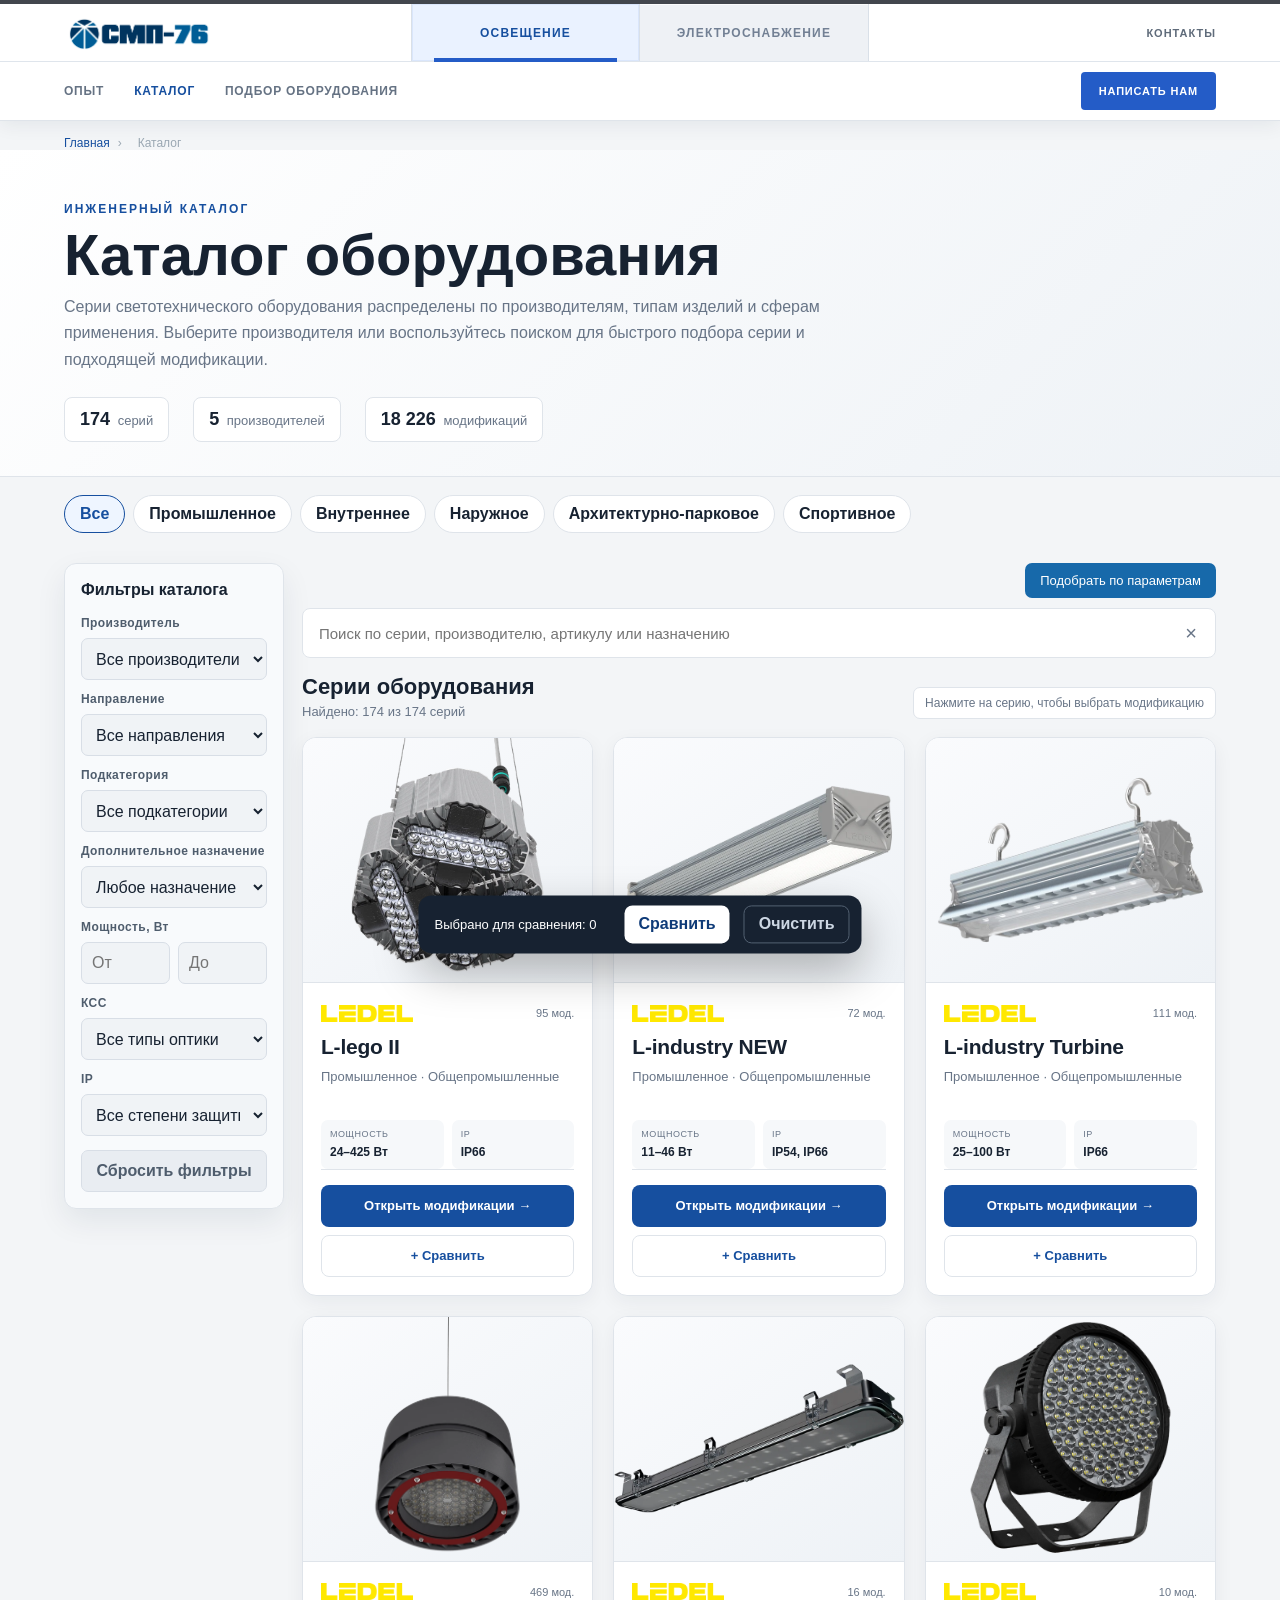
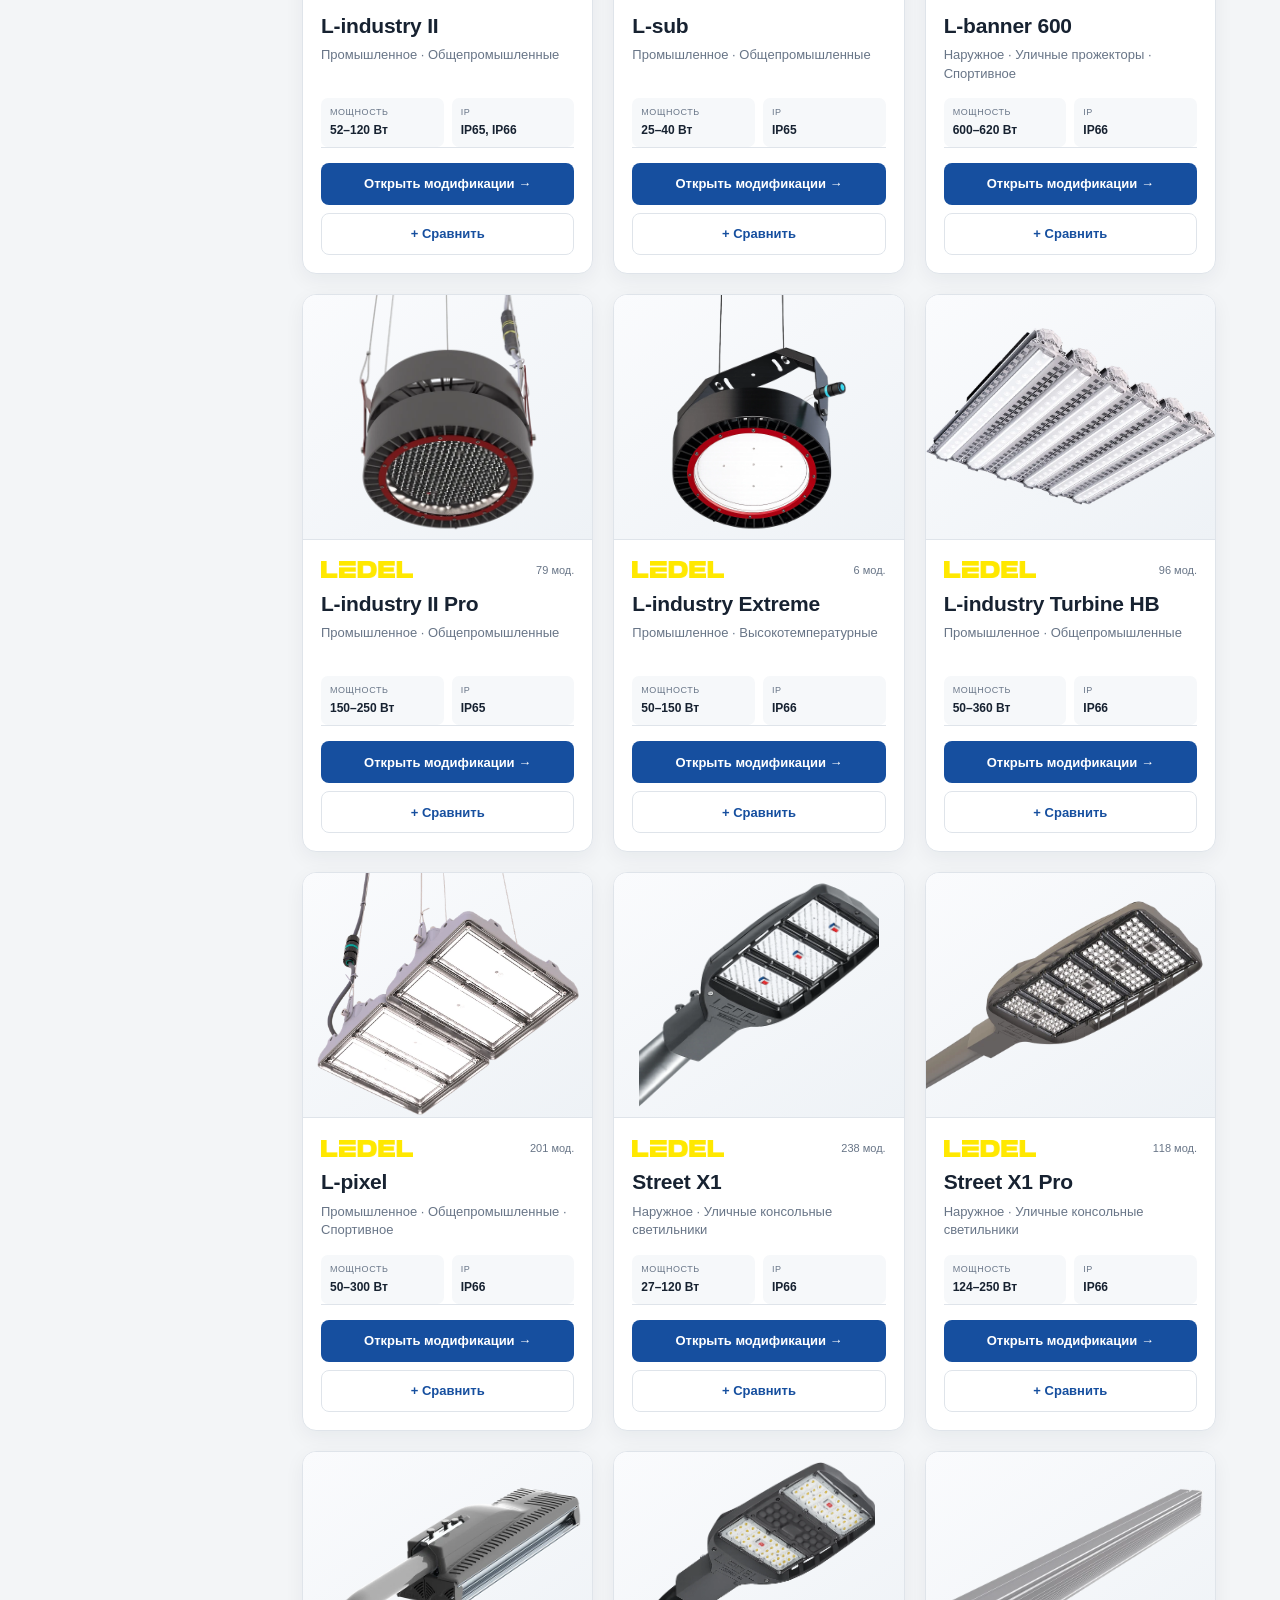
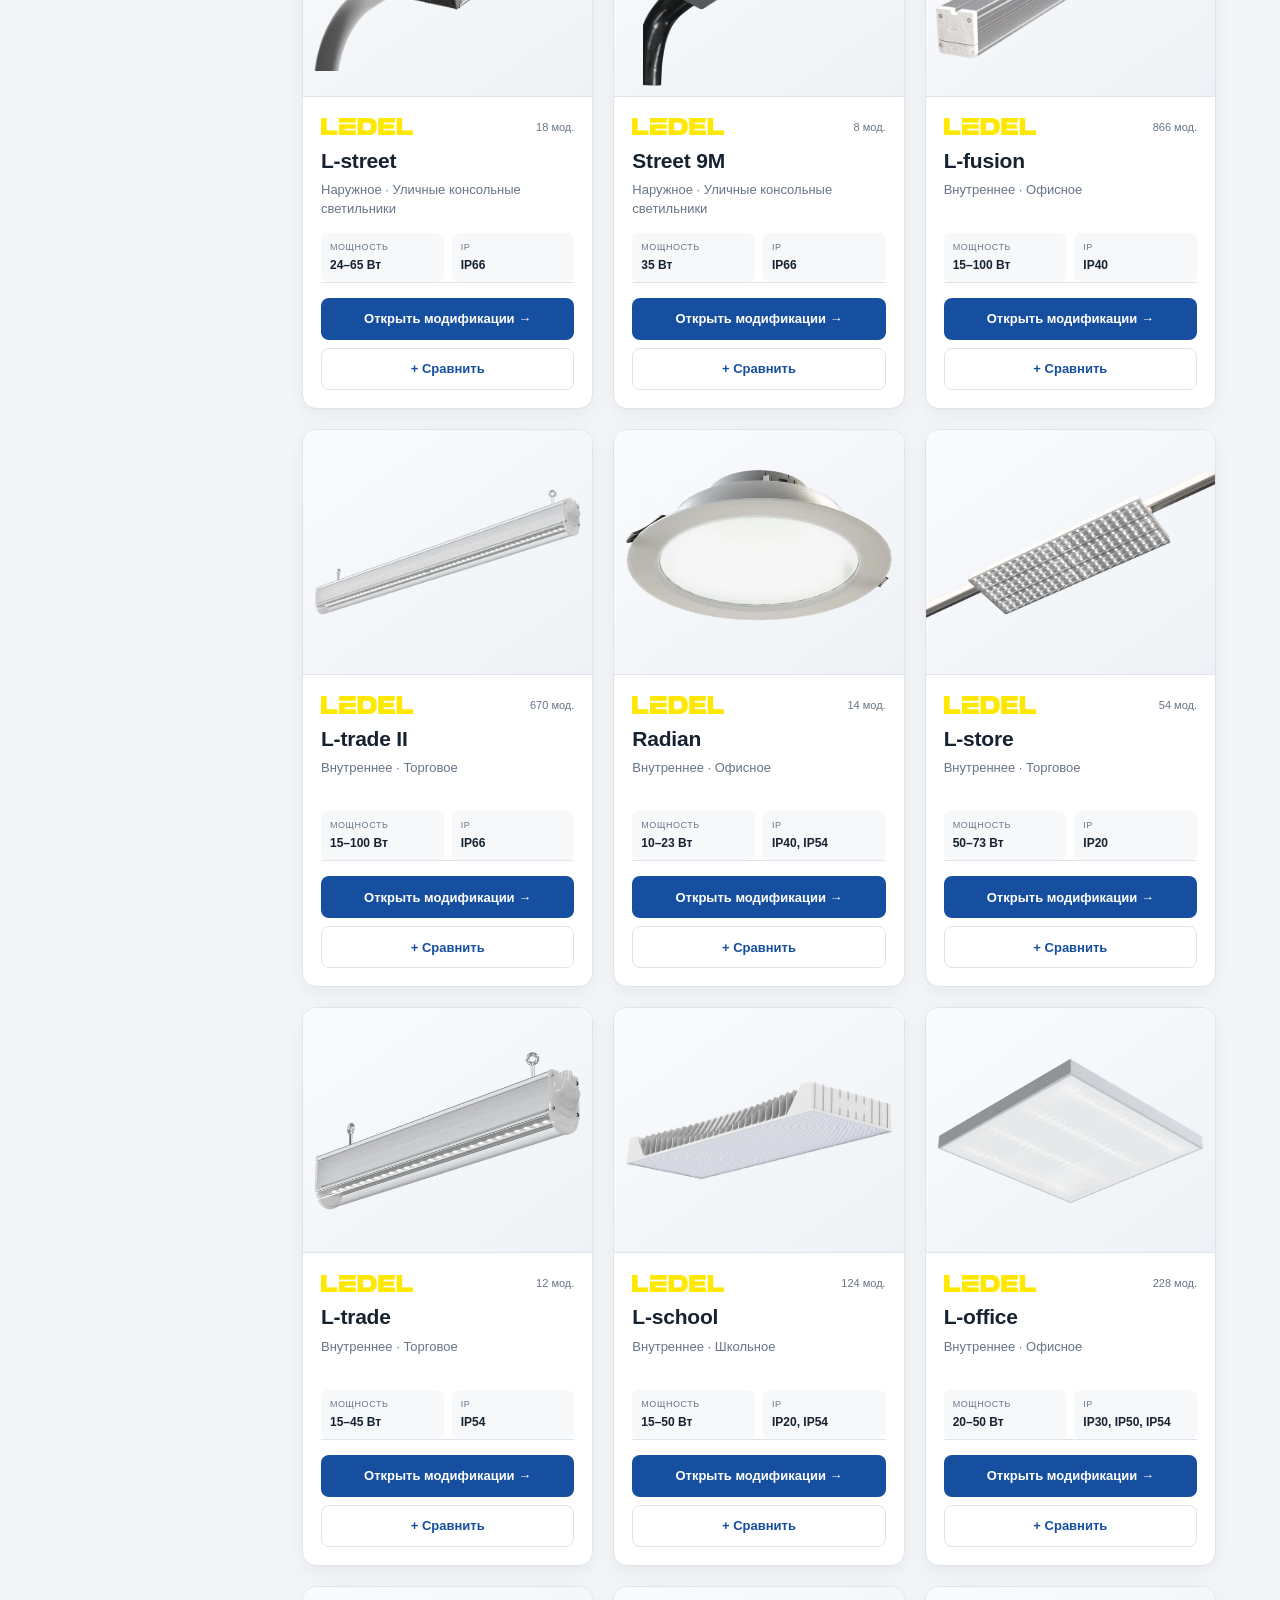
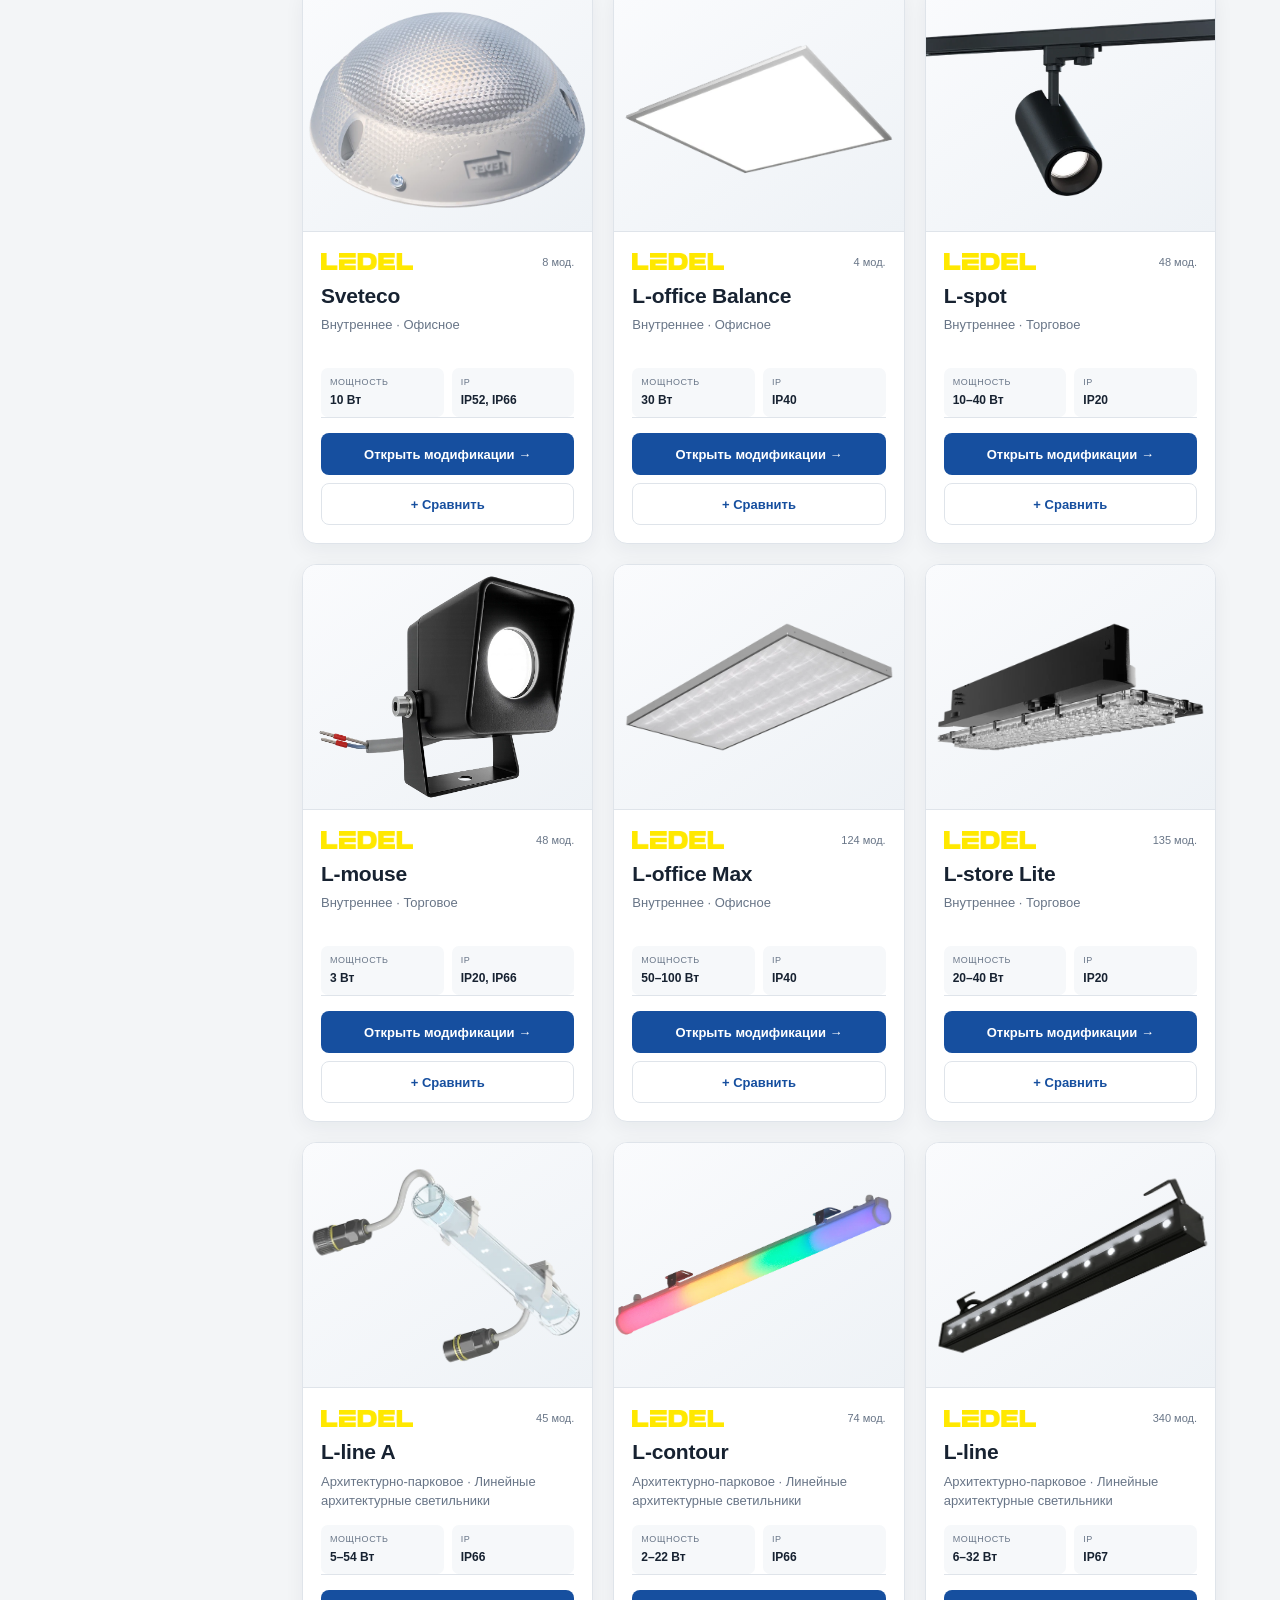
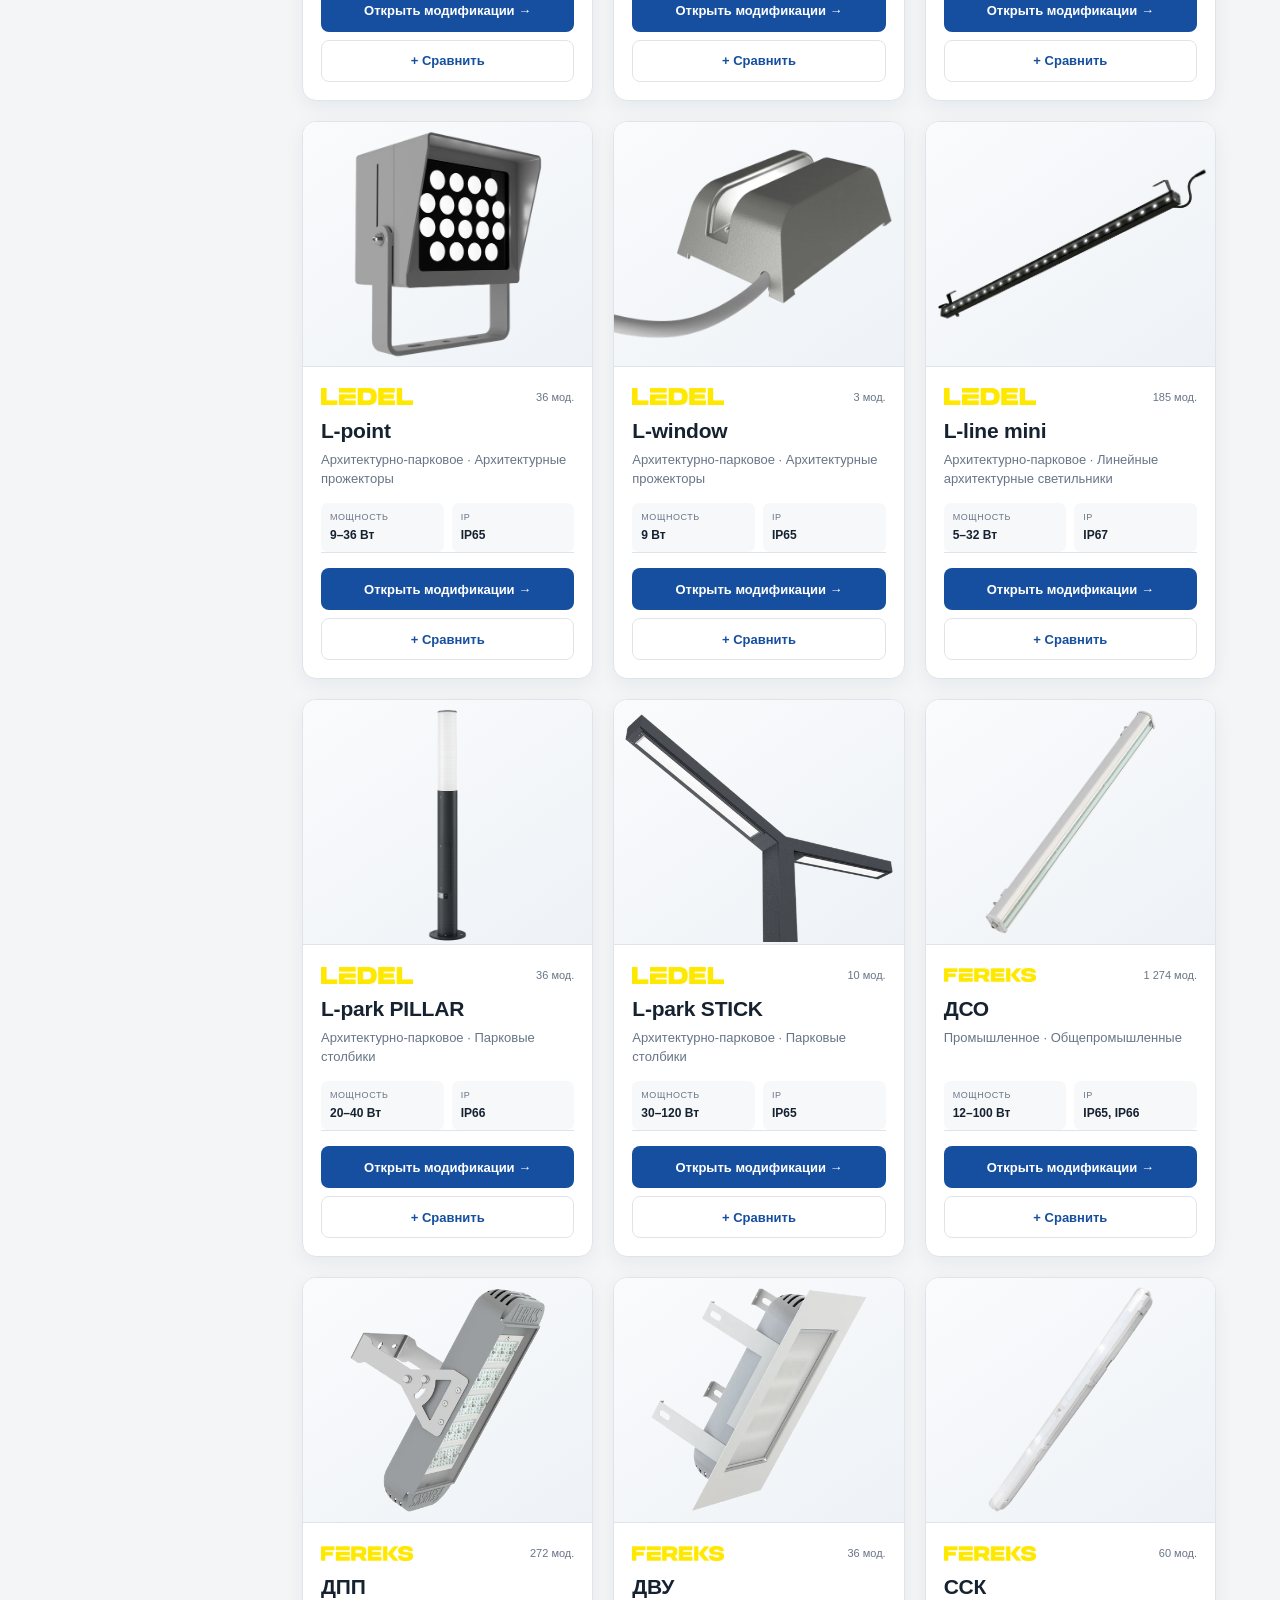
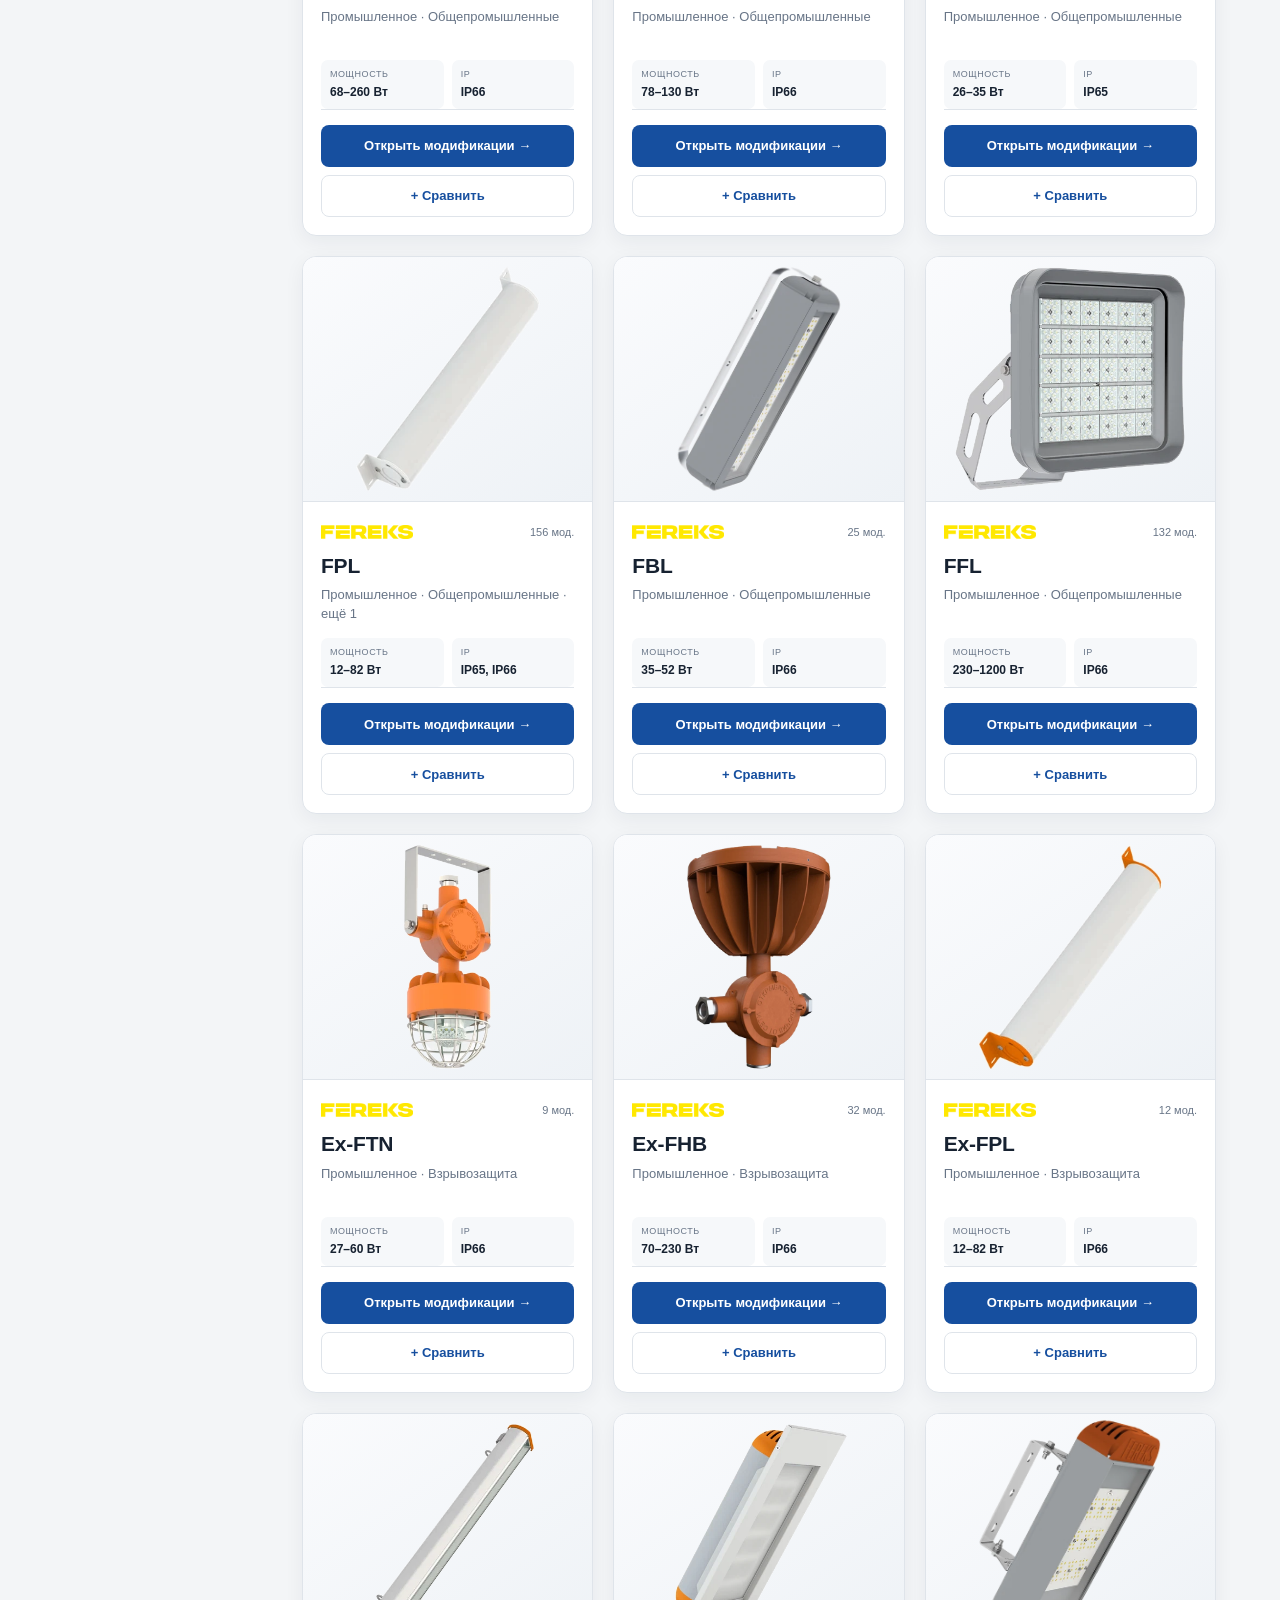
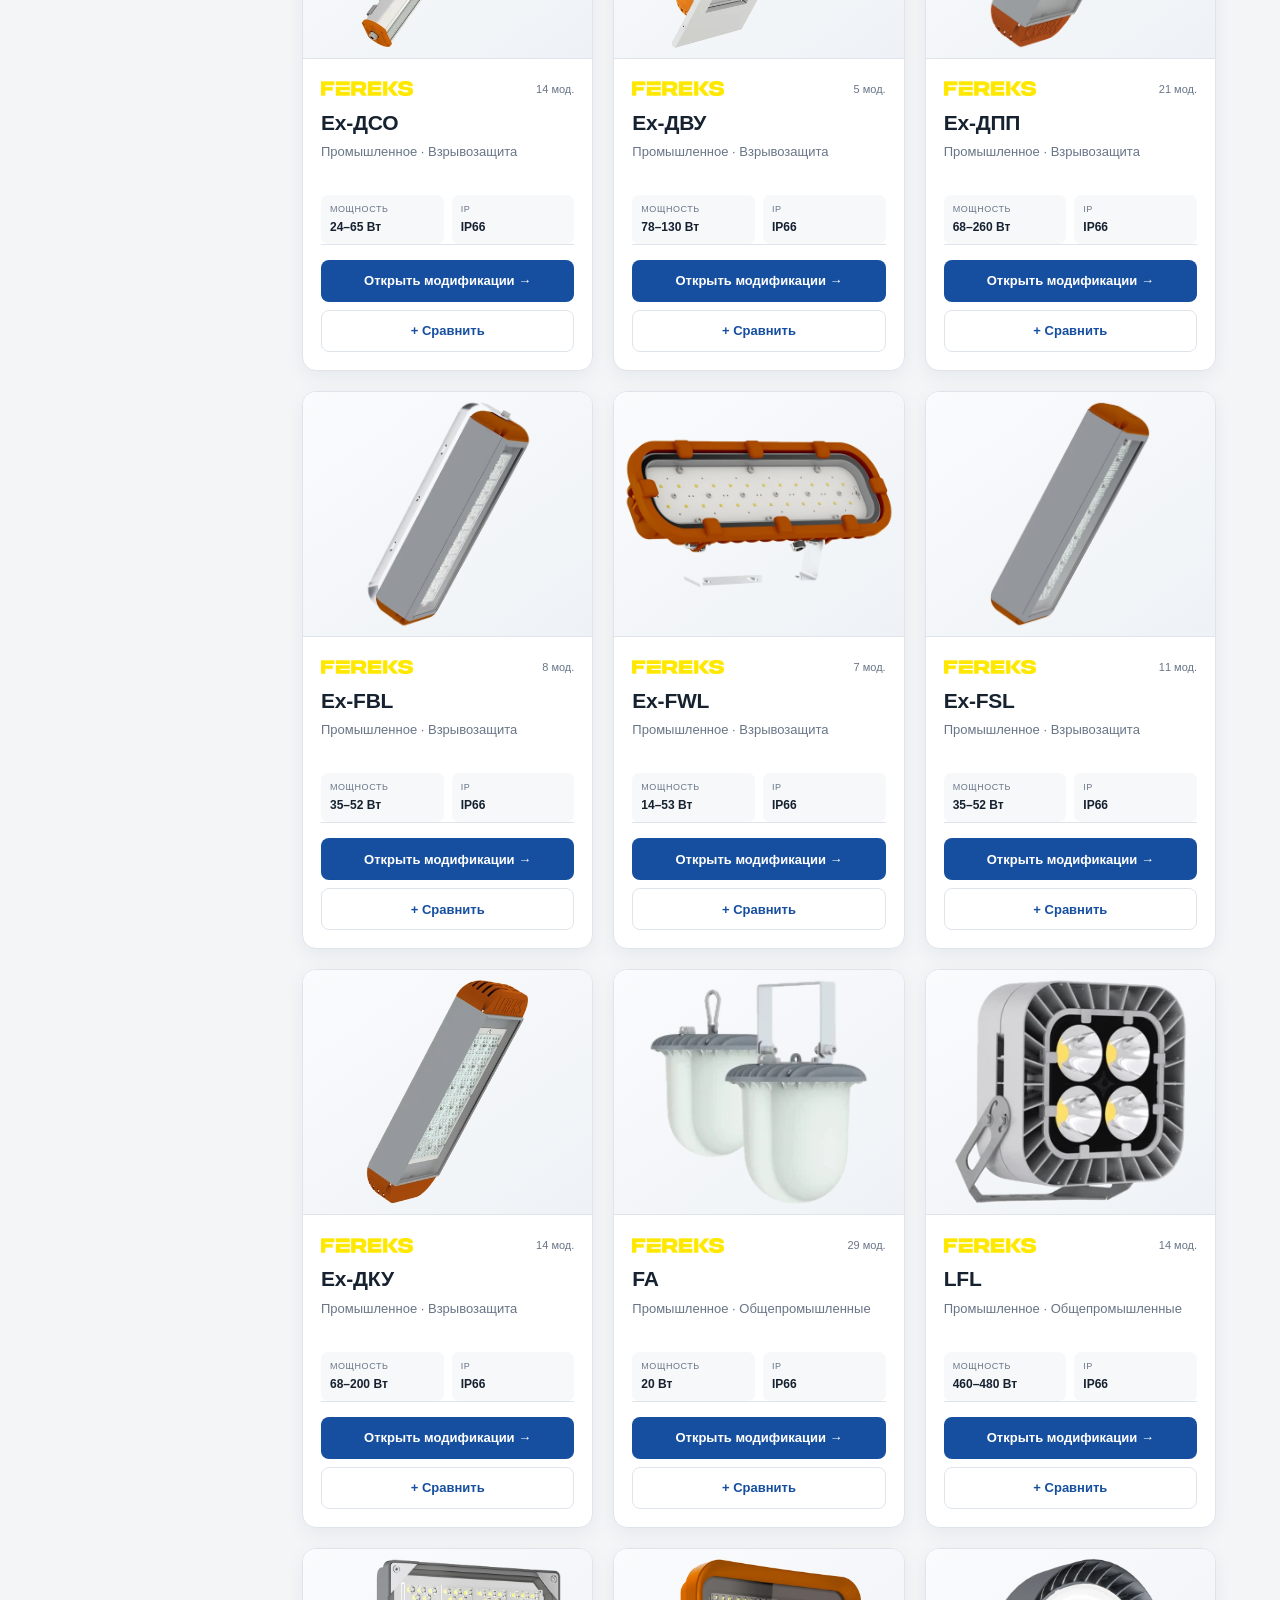
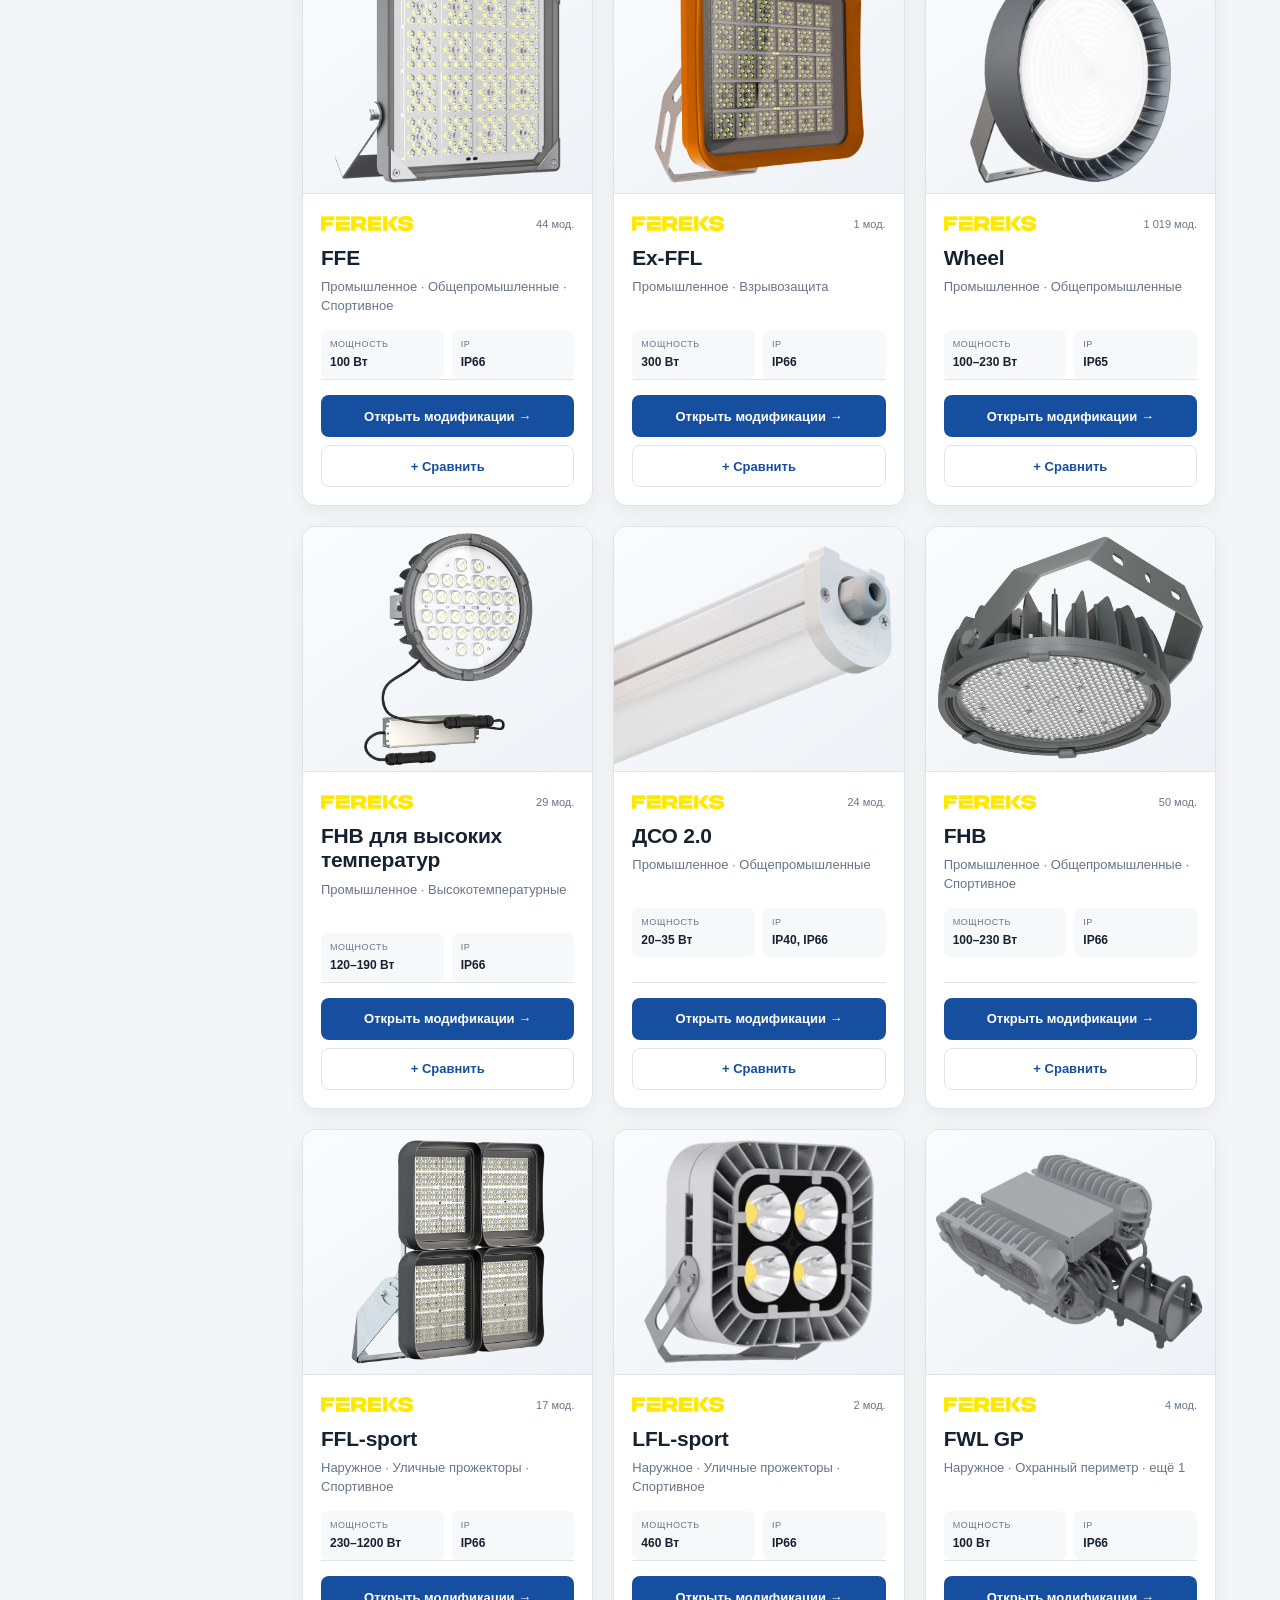
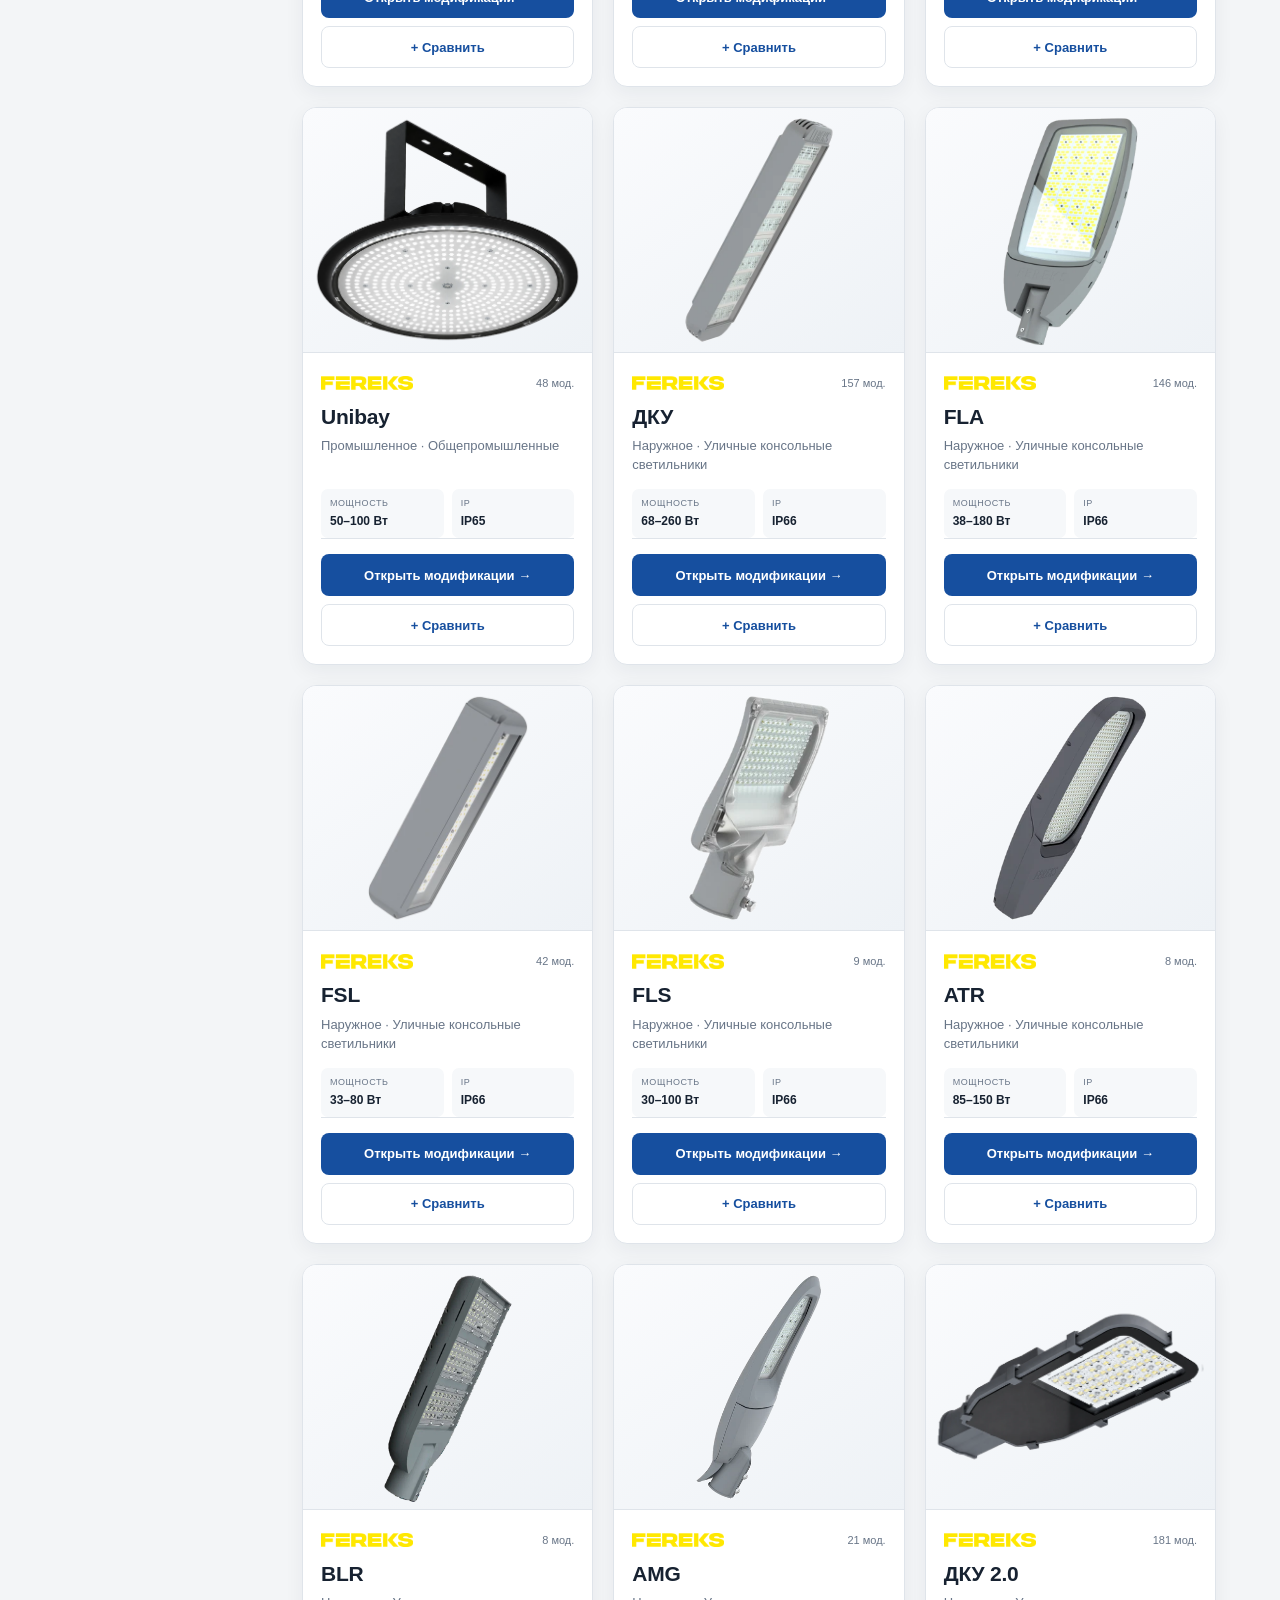
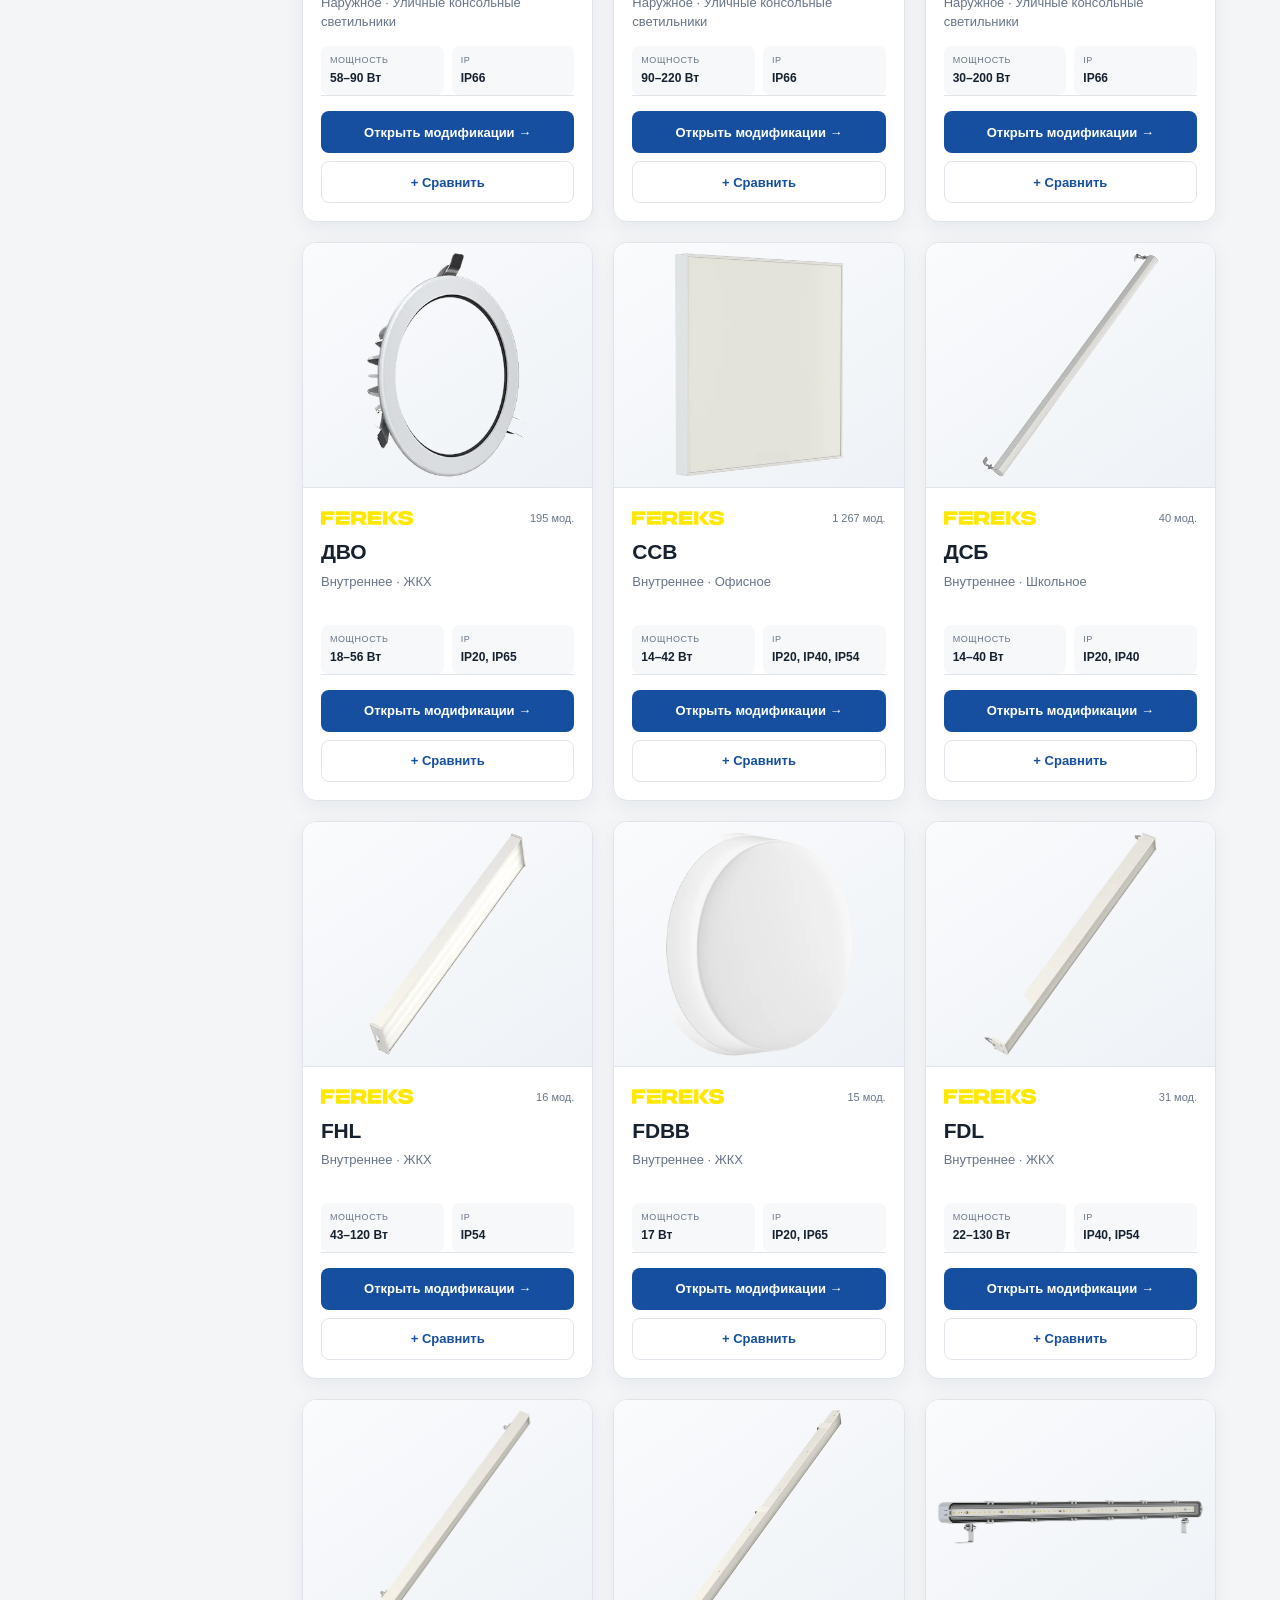
==== commit b320474f: "Add files via upload" ====
--- a/catalog.html
+++ b/catalog.html
@@ -177,14 +177,21 @@
 </header>
 <div class="breadcrumbs" id="breadcrumbs"><a href="index.html">Главная</a><span>›</span><span id="crumbCurrent">Каталог</span></div>
 <section class="hero"><div class="hero-inner"><div class="eyebrow">Инженерный каталог</div><h1>Каталог оборудования</h1><p>Серии светотехнического оборудования распределены по производителям, типам изделий и сферам применения. Выберите производителя или воспользуйтесь поиском для быстрого подбора серии и подходящей модификации.</p><div class="stats"><div class="stat"><strong id="seriesStat">0</strong> серий</div><div class="stat"><strong id="brandStat">0</strong> производителей</div><div class="stat"><strong id="modelStat">0</strong> модификаций</div></div></div></section>
-<div class="quick-wrap"><div class="quick-filters" id="quickFilters"><button class="quick-btn active" data-quick="">Все</button><button class="quick-btn" data-quick="Промышленное">Промышленное</button><button class="quick-btn" data-quick="Архитектурное">Архитектурное</button><button class="quick-btn" data-quick="Уличное">Уличное</button><button class="quick-btn" data-quick="Офисное">Офисное</button><button class="quick-btn" data-quick="Торговое">Торговое</button><button class="quick-btn" data-quick="Парковое">Парковое</button></div></div>
-<div class="catalog-shell"><aside class="filters-wrap"><div class="filters"><p class="filters-title">Фильтры каталога</p><div class="filter-grid"><div class="filter-group"><label>Производитель</label><select id="brand"><option value="">Все производители</option></select></div><div class="filter-group"><label>Направление</label><select id="section"><option value="">Все направления</option></select></div><div class="filter-group"><label>Мощность, Вт</label><div class="power-range"><input id="powerMin" type="number" min="0" step="10" placeholder="От"><input id="powerMax" type="number" min="0" step="10" placeholder="До"></div></div><div class="filter-group"><label>КСС</label><select id="catalogKss"><option value="">Все КСС</option></select></div><div class="filter-group"><label>IP</label><select id="catalogIp"><option value="">Все степени защиты</option></select></div><button class="reset" id="reset">Сбросить фильтры</button></div></div></aside><div class="catalog-content"><div style="display:flex;justify-content:flex-end;margin-bottom:10px"><a href="selection.html" style="text-decoration:none;background:#1769aa;color:#fff;border-radius:7px;padding:10px 15px;font-size:13px">Подобрать по параметрам</a></div><div class="search"><input id="q" placeholder="Поиск по серии, производителю, артикулу или назначению"><button id="clear" aria-label="Очистить">×</button></div><main class="main"><div class="result-head"><div><h2>Серии оборудования</h2><p id="resultText"></p></div><div class="view-note">Нажмите на серию, чтобы выбрать модификацию</div></div><div class="active-filter-strip" id="activeFilters" aria-live="polite"></div><div id="grid" class="grid"></div></main></div></div>
+<div class="quick-wrap"><div class="quick-filters" id="quickFilters"><button class="quick-btn active" data-quick="">Все</button><button class="quick-btn" data-quick="Промышленное">Промышленное</button><button class="quick-btn" data-quick="Внутреннее">Внутреннее</button><button class="quick-btn" data-quick="Наружное">Наружное</button><button class="quick-btn" data-quick="Архитектурно-парковое">Архитектурно-парковое</button><button class="quick-btn" data-purpose-quick="Спортивное освещение">Спортивное</button></div></div>
+<div class="catalog-shell"><aside class="filters-wrap"><div class="filters"><p class="filters-title">Фильтры каталога</p><div class="filter-grid"><div class="filter-group"><label>Производитель</label><select id="brand"><option value="">Все производители</option></select></div><div class="filter-group"><label>Направление</label><select id="section"><option value="">Все направления</option></select></div><div class="filter-group"><label>Подкатегория</label><select id="subsection"><option value="">Все подкатегории</option></select></div><div class="filter-group"><label>Дополнительное назначение</label><select id="purpose"><option value="">Любое назначение</option></select></div><div class="filter-group"><label>Мощность, Вт</label><div class="power-range"><input id="powerMin" type="number" min="0" step="10" placeholder="От"><input id="powerMax" type="number" min="0" step="10" placeholder="До"></div></div><div class="filter-group"><label>КСС</label><select id="catalogKss"><option value="">Все КСС</option></select></div><div class="filter-group"><label>IP</label><select id="catalogIp"><option value="">Все степени защиты</option></select></div><button class="reset" id="reset">Сбросить фильтры</button></div></div></aside><div class="catalog-content"><div style="display:flex;justify-content:flex-end;margin-bottom:10px"><a href="selection.html" style="text-decoration:none;background:#1769aa;color:#fff;border-radius:7px;padding:10px 15px;font-size:13px">Подобрать по параметрам</a></div><div class="search"><input id="q" placeholder="Поиск по серии, производителю, артикулу или назначению"><button id="clear" aria-label="Очистить">×</button></div><main class="main"><div class="result-head"><div><h2>Серии оборудования</h2><p id="resultText"></p></div><div class="view-note">Нажмите на серию, чтобы выбрать модификацию</div></div><div class="active-filter-strip" id="activeFilters" aria-live="polite"></div><div id="grid" class="grid"></div></main></div></div>
 <div class="compare-bar" id="compareBar"><span class="compare-bar-text" id="compareBarText">Выбрано для сравнения: 0</span><div class="compare-items" id="compareItems"></div><button class="compare-open" id="compareOpen">Сравнить</button><button class="compare-clear" id="compareClear">Очистить</button></div><div class="compare-modal" id="compareModal" aria-hidden="true"><div class="modal-backdrop" data-compare-close></div><section class="compare-panel" role="dialog" aria-modal="true"><button class="modal-close compare-close" type="button" data-compare-close aria-label="Закрыть сравнительную таблицу" title="Закрыть">×</button><div class="compare-content" id="compareContent"></div></section></div><div class="modal" id="modal" aria-hidden="true"><div class="modal-backdrop" data-close></div><section class="modal-panel" role="dialog" aria-modal="true" aria-labelledby="modalTitle"><button class="modal-close" data-close aria-label="Закрыть">×</button><div class="modal-content" id="modalContent"></div></section></div>
 <script>
 let DATA=[];
-const $=id=>document.getElementById(id);const state={q:'',brand:'',section:'',powerMin:'',powerMax:'',kss:'',ip:'',quick:''};let activeSeries=null;let selectedModelKey=null;const compareIds=[];let modelState={q:'',power:'',kss:'',cri:'',cct:'',mounting:'',ip:'',sort:''};
+const $=id=>document.getElementById(id);const state={q:'',brand:'',section:'',subsection:'',purpose:'',powerMin:'',powerMax:'',kss:'',ip:'',quick:''};let activeSeries=null;let selectedModelKey=null;const compareIds=[];let modelState={q:'',power:'',kss:'',cri:'',cct:'',mounting:'',ip:'',sort:''};
 const uniq=(arr)=>[...new Set(arr.filter(v=>v!==null&&v!==undefined&&v!==''))].sort((a,b)=>String(a).localeCompare(String(b),'ru',{numeric:true}));
-function canonicalSection(v){const s=String(v??'').toLowerCase().replace(/\s+/g,' ').trim();if(s==='наружное освещение'||s==='уличное освещение')return 'Уличное освещение';return String(v||'').trim()}
+function canonicalSection(v){return String(v||'').trim()}
+function categoryPaths(x){return Array.isArray(x.categories)&&x.categories.length?x.categories:[{section:canonicalSection(x.section),subsection:x.subsection||''}]}
+function primaryCategory(x){return categoryPaths(x)[0]||{section:'',subsection:''}}
+function categoryText(x){const p=primaryCategory(x),more=Math.max(0,categoryPaths(x).length-1);return p.section+(p.subsection?' · '+p.subsection:'')+(more?' · ещё '+more:'')}
+function categoryTextFull(x){return categoryPaths(x).map(p=>p.section+(p.subsection?' / '+p.subsection:'')).join('; ')}
+function hasCategory(x,value){return !value||categoryPaths(x).some(p=>p.section===value)}
+function hasSubcategory(x,value){return !value||categoryPaths(x).some(p=>p.subsection===value)}
+function hasPurpose(x,value){return !value||(x.purposes||[]).includes(value)}
 function uiIcon(name){const p={power:'<path d="M13 2 4.5 13H11l-1 9L19.5 11H13z"/>',flux:'<circle cx="12" cy="9" r="4"/><path d="M9 14h6M10 18h4M12 2v2"/>',shield:'<path d="M12 22s8-4 8-10V5l-8-3-8 3v7c0 6 8 10 8 10z"/>'};return `<svg viewBox="0 0 24 24" aria-hidden="true">${p[name]||''}</svg>`}
 function updateBreadcrumb(series=null){const b=$('breadcrumbs');if(!b)return;if(series){b.innerHTML=`<a href="index.html">Главная</a><span>›</span><a href="catalog.html">Каталог</a><span>›</span><span>${esc(series.brand)}</span><span>›</span><span>${esc(series.series)}</span>`}else b.innerHTML='<a href="index.html">Главная</a><span>›</span><span>Каталог</span>'}
 function fill(id,items){const select=$(id);if(!select)return;const first=select.options[0]?select.options[0].cloneNode(true):null;select.innerHTML='';if(first)select.appendChild(first);items.forEach(v=>{const o=document.createElement('option');o.value=v;o.textContent=v;select.appendChild(o)})}
@@ -226,7 +233,9 @@
 
 function hydrateCatalogControls(){
   fill('brand',uniq(DATA.map(x=>x.brand)));
-  fill('section',uniq(DATA.map(x=>canonicalSection(x.section))));
+  fill('section',uniq(DATA.flatMap(x=>categoryPaths(x).map(p=>p.section))));
+  fill('subsection',uniq(DATA.flatMap(x=>categoryPaths(x).map(p=>p.subsection))));
+  fill('purpose',uniq(DATA.flatMap(x=>x.purposes||[])));
   buildOpticsSelect('catalogKss',DATA.flatMap(x=>(x.models||[]).map(m=>m.kss)),'Все типы оптики');
   fill('catalogIp',uniq(DATA.flatMap(x=>(x.models||[]).map(m=>m.ip))));
   $('seriesStat').textContent=DATA.length.toLocaleString('ru-RU');
@@ -247,8 +256,8 @@
 function clearSeriesUrl(){const u=new URL(window.location.href);u.searchParams.delete('series');history.replaceState({},'',u)}
 
 function clearCatalogFilter(key){if(key==='power'){state.powerMin='';state.powerMax='';$('powerMin').value='';$('powerMax').value=''}else{state[key]='';const el=key==='kss'?$('catalogKss'):key==='ip'?$('catalogIp'):$(key);if(el)el.value=''}if(key==='quick')document.querySelectorAll('[data-quick]').forEach(x=>x.classList.toggle('active',x.dataset.quick===''));syncBrandUrl();render()}
-function renderActiveFilters(){const box=$('activeFilters');if(!box)return;const items=[];if(state.q)items.push(['q','Поиск: '+state.q]);if(state.brand)items.push(['brand','Производитель: '+state.brand]);if(state.section)items.push(['section','Категория: '+state.section]);if(state.powerMin||state.powerMax)items.push(['power','Мощность: '+(state.powerMin||'0')+'–'+(state.powerMax||'∞')+' Вт']);if(state.kss)items.push(['kss','Оптика: '+(opticsInfo(state.kss)?.label||state.kss)]);if(state.ip)items.push(['ip','IP: '+state.ip]);if(state.quick)items.push(['quick','Быстрый фильтр: '+state.quick]);box.classList.toggle('show',items.length>0);box.innerHTML=items.length?'<span class="active-filter-label">Выбрано:</span>'+items.map(([key,label])=>`<button class="active-filter-chip" type="button" data-clear-filter="${esc(key)}">${esc(label)} <span>×</span></button>`).join(''):'';box.querySelectorAll('[data-clear-filter]').forEach(btn=>btn.onclick=()=>clearCatalogFilter(btn.dataset.clearFilter))}
-function seriesCharacteristicsText(s){return [s.brand+' '+s.series,'Направление: '+canonicalSection(s.section)+(s.subsection?' / '+s.subsection:''),'Мощность: '+powerRange(s),'Световой поток: '+valueRange(s,'flux','лм'),'IP: '+seriesValues(s,'ip'),'КСС: '+seriesValues(s,'kss'),'CRI: '+seriesValues(s,'cri'),'Цветовая температура, К: '+seriesValues(s,'cct'),'Крепление: '+seriesValues(s,'mounting'),'Модификаций: '+String(s.models?.length||0),seriesUrl(s)].join('\n')}
+function renderActiveFilters(){const box=$('activeFilters');if(!box)return;const items=[];if(state.q)items.push(['q','Поиск: '+state.q]);if(state.brand)items.push(['brand','Производитель: '+state.brand]);if(state.section)items.push(['section','Категория: '+state.section]);if(state.subsection)items.push(['subsection','Подкатегория: '+state.subsection]);if(state.purpose)items.push(['purpose','Назначение: '+state.purpose]);if(state.powerMin||state.powerMax)items.push(['power','Мощность: '+(state.powerMin||'0')+'–'+(state.powerMax||'∞')+' Вт']);if(state.kss)items.push(['kss','Оптика: '+(opticsInfo(state.kss)?.label||state.kss)]);if(state.ip)items.push(['ip','IP: '+state.ip]);if(state.quick)items.push(['quick','Быстрый фильтр: '+state.quick]);box.classList.toggle('show',items.length>0);box.innerHTML=items.length?'<span class="active-filter-label">Выбрано:</span>'+items.map(([key,label])=>`<button class="active-filter-chip" type="button" data-clear-filter="${esc(key)}">${esc(label)} <span>×</span></button>`).join(''):'';box.querySelectorAll('[data-clear-filter]').forEach(btn=>btn.onclick=()=>clearCatalogFilter(btn.dataset.clearFilter))}
+function seriesCharacteristicsText(s){return [s.brand+' '+s.series,'Категории: '+categoryTextFull(s)+(s.purposes?.length?'\nНазначение: '+s.purposes.join(', '):''),'Мощность: '+powerRange(s),'Световой поток: '+valueRange(s,'flux','лм'),'IP: '+seriesValues(s,'ip'),'КСС: '+seriesValues(s,'kss'),'CRI: '+seriesValues(s,'cri'),'Цветовая температура, К: '+seriesValues(s,'cct'),'Крепление: '+seriesValues(s,'mounting'),'Модификаций: '+String(s.models?.length||0),seriesUrl(s)].join('\n')}
 const BRAND_LOGOS={ARUNA:'logo-aruna.png',FEREKS:'logo-fereks.png',LEDEL:'logo-ledel.png',LUXCORE:'logo-luxcore.png',PLG:'logo-plg.png'};
 function brandMark(brand){const src=BRAND_LOGOS[brand];return src?`<span class="brand-mark brand-${esc(String(brand).toLowerCase())}"><img src="${esc(src)}" alt="${esc(brand)}"></span>`:`<span class="brand-mark">${esc(brand)}</span>`}
 function render(){
@@ -259,14 +268,14 @@
   const rows=DATA.filter(x=>{
     const models=x.models||[];
     const modelText=models.map(m=>[m.sku,m.name,m.power,m.flux,m.kss,m.cri,m.cct,m.ip,m.mounting].filter(v=>v!==null&&v!==undefined&&v!=='').join(' ')).join(' ');
-    const text=[x.brand,x.series,x.section,canonicalSection(x.section),x.subsection,x.product_type,...(x.applications||[]),modelText].join(' ').toLowerCase();
-    const quickText=[x.section,x.subsection,...(x.applications||[])].join(' ').toLowerCase();
-    const quickOk=!state.quick||canonicalSection(x.section).toLowerCase().includes(state.quick.toLowerCase())||quickText.includes(state.quick.toLowerCase());
+    const text=[x.brand,x.series,categoryTextFull(x),...(x.purposes||[]),x.product_type,...(x.applications||[]),modelText].join(' ').toLowerCase();
+    const quickText=[categoryTextFull(x),...(x.purposes||[]),...(x.applications||[])].join(' ').toLowerCase();
+    const quickOk=!state.quick||hasCategory(x,state.quick)||quickText.includes(state.quick.toLowerCase());
     const matchingPowerModels=modelsInPowerRange(models,pMin,pMax);
     const powerOk=!powerActive||matchingPowerModels.length>0;
     const kssOk=!state.kss||models.some(m=>matchesOptics(m.kss,state.kss));
     const ipOk=!state.ip||models.some(m=>String(m.ip??'')===state.ip);
-    return(!q||text.includes(q))&&quickOk&&(!state.brand||x.brand===state.brand)&&(!state.section||canonicalSection(x.section)===state.section)&&powerOk&&kssOk&&ipOk
+    return(!q||text.includes(q))&&quickOk&&(!state.brand||x.brand===state.brand)&&hasCategory(x,state.section)&&hasSubcategory(x,state.subsection)&&hasPurpose(x,state.purpose)&&powerOk&&kssOk&&ipOk
   });
   $('resultText').textContent='Найдено: '+rows.length+' из '+DATA.length+' серий';renderActiveFilters();
   $('grid').innerHTML=rows.length?rows.map(x=>{
@@ -275,14 +284,14 @@
     const displayedModels=powerActive?modelsInPowerRange(allModels,pMin,pMax):allModels;
     const modelCount=powerActive?`${displayedModels.length.toLocaleString('ru-RU')} из ${allModels.length.toLocaleString('ru-RU')} мод.`:`${allModels.length.toLocaleString('ru-RU')} мод.`;
     const displayedPower=powerActive?powerRangeFromModels(displayedModels):powerRange(x);
-    return `<article class="card${selected?' is-compared':''}" tabindex="0" data-id="${esc(x.id)}"><div class="image">${x.image?`<img loading="lazy" src="${esc(x.image)}" alt="${esc(x.brand+' '+x.series)}">`:`<div class="placeholder">${esc(x.brand)}<br>${esc(x.series)}</div>`}</div><div class="body"><div class="topline">${brandMark(x.brand)}<span class="count">${modelCount}</span></div><div class="name">${esc(x.series)}</div><div class="category">${esc(canonicalSection(x.section))}${x.subsection?' · '+esc(x.subsection):''}</div><div class="specs"><div class="spec"><small>Мощность</small><b>${esc(displayedPower)}</b></div><div class="spec"><small>IP</small><b>${esc(seriesIPs(x))}</b></div></div><div class="card-actions"><button class="open-btn" type="button" data-open-series="${esc(x.id)}">Открыть модификации →</button><button class="compare-btn${selected?' active':''}" type="button" data-compare="${esc(x.id)}">${selected?'✓ В сравнении':'+ Сравнить'}</button></div></div></article>`
+    return `<article class="card${selected?' is-compared':''}" tabindex="0" data-id="${esc(x.id)}"><div class="image">${x.image?`<img loading="lazy" src="${esc(x.image)}" alt="${esc(x.brand+' '+x.series)}">`:`<div class="placeholder">${esc(x.brand)}<br>${esc(x.series)}</div>`}</div><div class="body"><div class="topline">${brandMark(x.brand)}<span class="count">${modelCount}</span></div><div class="name">${esc(x.series)}</div><div class="category">${esc(categoryText(x))}${(x.purposes||[]).includes('Спортивное освещение')?' · Спортивное':''}</div><div class="specs"><div class="spec"><small>Мощность</small><b>${esc(displayedPower)}</b></div><div class="spec"><small>IP</small><b>${esc(seriesIPs(x))}</b></div></div><div class="card-actions"><button class="open-btn" type="button" data-open-series="${esc(x.id)}">Открыть модификации →</button><button class="compare-btn${selected?' active':''}" type="button" data-compare="${esc(x.id)}">${selected?'✓ В сравнении':'+ Сравнить'}</button></div></div></article>`
   }).join(''):`<div class="empty"><h3>По выбранным параметрам серии не найдены</h3><p>Измените запрос, расширьте диапазон мощности или сбросьте фильтры.</p><button class="reset-inline" id="emptyReset" type="button">Сбросить фильтры</button></div>`;
   if($('emptyReset'))$('emptyReset').onclick=()=>$('reset').click();
   document.querySelectorAll('[data-open-series]').forEach(btn=>btn.onclick=e=>{e.stopPropagation();openSeries(btn.dataset.openSeries,true)});
   document.querySelectorAll('[data-compare]').forEach(btn=>btn.onclick=e=>{e.stopPropagation();toggleCompare(btn.dataset.compare)});
   document.querySelectorAll('.card').forEach(c=>{c.onclick=e=>{if(!e.target.closest('button'))openSeries(c.dataset.id,true)};c.onkeydown=e=>{if((e.key==='Enter'||e.key===' ')&&!e.target.closest('button')){e.preventDefault();openSeries(c.dataset.id,true)}}})
 }
-$('brand').addEventListener('change',e=>{state.brand=e.target.value;syncBrandUrl();render()});$('section').addEventListener('change',e=>{state.section=e.target.value;render()});$('catalogKss').addEventListener('change',e=>{state.kss=e.target.value;render()});$('catalogIp').addEventListener('change',e=>{state.ip=e.target.value;render()});['powerMin','powerMax'].forEach(id=>$(id).addEventListener('input',e=>{state[id]=e.target.value;render()}));$('q').addEventListener('input',e=>{state.q=e.target.value;render()});$('clear').onclick=()=>{$('q').value='';state.q='';render()};$('reset').onclick=()=>{Object.keys(state).forEach(k=>state[k]='');$('q').value='';['brand','section','catalogKss','catalogIp','powerMin','powerMax'].forEach(id=>$(id).value='');document.querySelectorAll('[data-quick]').forEach(b=>b.classList.toggle('active',b.dataset.quick===''));syncBrandUrl();render()};document.querySelectorAll('[data-quick]').forEach(btn=>btn.onclick=()=>{state.quick=btn.dataset.quick;document.querySelectorAll('[data-quick]').forEach(b=>b.classList.toggle('active',b===btn));render()});
+$('brand').addEventListener('change',e=>{state.brand=e.target.value;syncBrandUrl();render()});['section','subsection','purpose'].forEach(id=>$(id).addEventListener('change',e=>{state[id]=e.target.value;render()}));$('catalogKss').addEventListener('change',e=>{state.kss=e.target.value;render()});$('catalogIp').addEventListener('change',e=>{state.ip=e.target.value;render()});['powerMin','powerMax'].forEach(id=>$(id).addEventListener('input',e=>{state[id]=e.target.value;render()}));$('q').addEventListener('input',e=>{state.q=e.target.value;render()});$('clear').onclick=()=>{$('q').value='';state.q='';render()};$('reset').onclick=()=>{Object.keys(state).forEach(k=>state[k]='');$('q').value='';['brand','section','subsection','purpose','catalogKss','catalogIp','powerMin','powerMax'].forEach(id=>$(id).value='');document.querySelectorAll('[data-quick]').forEach(b=>b.classList.toggle('active',b.dataset.quick===''));document.querySelectorAll('[data-purpose-quick]').forEach(b=>b.classList.remove('active'));syncBrandUrl();render()};document.querySelectorAll('[data-quick]').forEach(btn=>btn.onclick=()=>{state.quick=btn.dataset.quick;document.querySelectorAll('[data-quick]').forEach(b=>b.classList.toggle('active',b===btn));render()});document.querySelectorAll('[data-purpose-quick]').forEach(btn=>btn.onclick=()=>{state.purpose=state.purpose===btn.dataset.purposeQuick?'':btn.dataset.purposeQuick;$('purpose').value=state.purpose;btn.classList.toggle('active',!!state.purpose);render()});
 function openSeries(id,updateUrl=false){activeSeries=DATA.find(x=>x.id===id);if(!activeSeries)return;updateBreadcrumb(activeSeries);const requestedSku=new URLSearchParams(location.search).get('sku');selectedModelKey=requestedSku&&activeSeries.models?.some(m=>String(m.sku)===requestedSku)?requestedSku:null;modelState={q:'',power:'',kss:'',cri:'',cct:'',mounting:'',ip:'',sort:''};renderModal();$('modal').classList.add('open');$('modal').setAttribute('aria-hidden','false');document.body.classList.add('modal-open');if(updateUrl)setSeriesUrl(activeSeries)}
 function closeModal(){if(document.body.classList.contains('series-page')){location.href='catalog.html';return}$('modal').classList.remove('open');$('modal').setAttribute('aria-hidden','true');document.body.classList.remove('modal-open');activeSeries=null;updateBreadcrumb();clearSeriesUrl()}
 document.querySelectorAll('[data-close]').forEach(x=>x.onclick=closeModal);document.addEventListener('keydown',e=>{if(e.key==='Escape'){if($('compareModal').classList.contains('open'))closeCompare();else closeModal()}});
@@ -316,7 +325,7 @@
  summaryRow('Класс защиты',seriesTextValues(models,'protection_class'))
 ]);const subject=`Запрос документации: ${s.brand} ${s.series}`;const body=`Здравствуйте!%0D%0A%0D%0AПрошу направить доступную документацию по серии ${s.brand} ${s.series}: паспорт, IES/LDT и сертификаты.%0D%0A%0D%0AСпасибо.`;return `<section class="series-overview"><div class="series-overview-head"><div><h3>Характеристики серии</h3><p>Диапазоны и доступные варианты рассчитаны по модификациям этой серии.</p></div><div class="series-overview-count"><strong>${models.length.toLocaleString('ru-RU')}</strong> модификаций</div></div><div class="series-overview-grid">${main}${construction}${electric}</div><div class="docs-request"><div><strong>Паспорта, IES/LDT и сертификаты</strong><p>Эти файлы можно запросить у нас при необходимости.</p></div><a class="docs-request-btn" href="mailto:svet@smp-76.ru?subject=${encodeURIComponent(subject)}&body=${body}">Запросить</a></div></section>`}
 
-function renderModal(){const s=activeSeries,models=s.models||[];const all={power:uniq(models.map(m=>m.power)),kss:uniq(models.map(m=>m.kss)),cri:uniq(models.map(m=>m.cri)),cct:uniq(models.map(m=>m.cct)),mounting:uniq(models.map(m=>m.mounting)),ip:uniq(models.map(m=>m.ip))};$('modalContent').innerHTML=`<div class="series-head"><div class="series-photo">${s.image?`<img src="${esc(s.image)}" alt="${esc(s.brand+' '+s.series)}">`:`<div class="placeholder">${esc(s.brand)}<br>${esc(s.series)}</div>`}</div><div class="series-meta"><div class="eyebrow2">${esc(s.brand)} · ${esc(s.product_type||'Светильник')}</div><h2 id="modalTitle">${esc(s.series)}</h2><p>${esc(canonicalSection(s.section))}${s.subsection?' · '+esc(s.subsection):''}</p><div class="chips">${(s.applications||[]).map(a=>`<span class="chip">${esc(a)}</span>`).join('')}</div><div class="share-actions"><button class="share-btn" id="copySeriesLink" type="button">Копировать ссылку на серию</button><button class="share-btn series-copy-specs" id="copySeriesSpecs" type="button">Копировать характеристики</button><span class="share-status" id="shareStatus"></span></div></div></div>${renderSeriesOverview(s)}<div class="config-title"><h3>Модификации серии</h3><p>Используйте фильтры или поиск по артикулу. Нажмите на артикул, чтобы скопировать его.</p></div><div class="model-toolbar"><div class="model-search"><input id="mq" placeholder="Поиск только по артикулу" value="${esc(modelState.q)}"></div><div class="model-tools-row"><div class="model-filters"><div><label>Мощность</label><select data-mf="power">${optionHTML(all.power,modelState.power)}</select></div><div><label>КСС</label><select data-mf="kss">${optionHTML(all.kss,modelState.kss)}</select></div><div><label>CRI</label><select data-mf="cri">${optionHTML(all.cri,modelState.cri)}</select></div><div><label>Цветовая температура, К</label><select data-mf="cct">${optionHTML(all.cct,modelState.cct)}</select></div><div><label>IP</label><select data-mf="ip">${optionHTML(all.ip,modelState.ip)}</select></div><div><label>Крепление</label><select data-mf="mounting">${optionHTML(all.mounting,modelState.mounting)}</select></div></div><div class="sort-panel"><label>Сортировка</label><select id="msort"><option value="">По умолчанию</option><option value="power-asc" ${modelState.sort==='power-asc'?'selected':''}>Мощность: по возрастанию</option><option value="power-desc" ${modelState.sort==='power-desc'?'selected':''}>Мощность: по убыванию</option><option value="flux-asc" ${modelState.sort==='flux-asc'?'selected':''}>Световой поток: по возрастанию</option><option value="flux-desc" ${modelState.sort==='flux-desc'?'selected':''}>Световой поток: по убыванию</option></select></div></div><button class="model-reset" id="mreset">Сбросить характеристики</button></div><div id="modelResults"></div>`;document.querySelectorAll('[data-mf]').forEach(el=>el.onchange=e=>{modelState[e.target.dataset.mf]=e.target.value;renderModels()});$('mq').oninput=e=>{modelState.q=e.target.value;renderModels()};$('msort').onchange=e=>{modelState.sort=e.target.value;renderModels()};$('mreset').onclick=()=>{modelState={q:'',power:'',kss:'',cri:'',cct:'',mounting:'',ip:'',sort:''};renderModal()};$('copySeriesLink').onclick=()=>copyText(seriesUrl(s),$('shareStatus'),'Ссылка скопирована');$('copySeriesSpecs').onclick=()=>copyText(seriesCharacteristicsText(s),$('shareStatus'),'Характеристики скопированы');renderModels()}
+function renderModal(){const s=activeSeries,models=s.models||[];const all={power:uniq(models.map(m=>m.power)),kss:uniq(models.map(m=>m.kss)),cri:uniq(models.map(m=>m.cri)),cct:uniq(models.map(m=>m.cct)),mounting:uniq(models.map(m=>m.mounting)),ip:uniq(models.map(m=>m.ip))};$('modalContent').innerHTML=`<div class="series-head"><div class="series-photo">${s.image?`<img src="${esc(s.image)}" alt="${esc(s.brand+' '+s.series)}">`:`<div class="placeholder">${esc(s.brand)}<br>${esc(s.series)}</div>`}</div><div class="series-meta"><div class="eyebrow2">${esc(s.brand)} · ${esc(s.product_type||'Светильник')}</div><h2 id="modalTitle">${esc(s.series)}</h2><p>${esc(categoryText(s))}${(s.purposes||[]).includes('Спортивное освещение')?' · Спортивное':''}</p><div class="chips">${(s.applications||[]).map(a=>`<span class="chip">${esc(a)}</span>`).join('')}</div><div class="share-actions"><button class="share-btn" id="copySeriesLink" type="button">Копировать ссылку на серию</button><button class="share-btn series-copy-specs" id="copySeriesSpecs" type="button">Копировать характеристики</button><span class="share-status" id="shareStatus"></span></div></div></div>${renderSeriesOverview(s)}<div class="config-title"><h3>Модификации серии</h3><p>Используйте фильтры или поиск по артикулу. Нажмите на артикул, чтобы скопировать его.</p></div><div class="model-toolbar"><div class="model-search"><input id="mq" placeholder="Поиск только по артикулу" value="${esc(modelState.q)}"></div><div class="model-tools-row"><div class="model-filters"><div><label>Мощность</label><select data-mf="power">${optionHTML(all.power,modelState.power)}</select></div><div><label>КСС</label><select data-mf="kss">${optionHTML(all.kss,modelState.kss)}</select></div><div><label>CRI</label><select data-mf="cri">${optionHTML(all.cri,modelState.cri)}</select></div><div><label>Цветовая температура, К</label><select data-mf="cct">${optionHTML(all.cct,modelState.cct)}</select></div><div><label>IP</label><select data-mf="ip">${optionHTML(all.ip,modelState.ip)}</select></div><div><label>Крепление</label><select data-mf="mounting">${optionHTML(all.mounting,modelState.mounting)}</select></div></div><div class="sort-panel"><label>Сортировка</label><select id="msort"><option value="">По умолчанию</option><option value="power-asc" ${modelState.sort==='power-asc'?'selected':''}>Мощность: по возрастанию</option><option value="power-desc" ${modelState.sort==='power-desc'?'selected':''}>Мощность: по убыванию</option><option value="flux-asc" ${modelState.sort==='flux-asc'?'selected':''}>Световой поток: по возрастанию</option><option value="flux-desc" ${modelState.sort==='flux-desc'?'selected':''}>Световой поток: по убыванию</option></select></div></div><button class="model-reset" id="mreset">Сбросить характеристики</button></div><div id="modelResults"></div>`;document.querySelectorAll('[data-mf]').forEach(el=>el.onchange=e=>{modelState[e.target.dataset.mf]=e.target.value;renderModels()});$('mq').oninput=e=>{modelState.q=e.target.value;renderModels()};$('msort').onchange=e=>{modelState.sort=e.target.value;renderModels()};$('mreset').onclick=()=>{modelState={q:'',power:'',kss:'',cri:'',cct:'',mounting:'',ip:'',sort:''};renderModal()};$('copySeriesLink').onclick=()=>copyText(seriesUrl(s),$('shareStatus'),'Ссылка скопирована');$('copySeriesSpecs').onclick=()=>copyText(seriesCharacteristicsText(s),$('shareStatus'),'Характеристики скопированы');renderModels()}
 function numVal(v){const n=parseFloat(String(v??'').replace(',','.').replace(/[^0-9.-]/g,''));return Number.isFinite(n)?n:null}
 function copySku(value,btn){const text=String(value??'');if(!text)return;navigator.clipboard?.writeText(text).then(()=>{const old=btn.textContent;btn.textContent='Скопировано';setTimeout(()=>btn.textContent=old,1200)}).catch(()=>{const ta=document.createElement('textarea');ta.value=text;document.body.appendChild(ta);ta.select();document.execCommand('copy');ta.remove()})}
 function copyText(text,statusEl,message='Скопировано'){const done=()=>{if(statusEl){statusEl.textContent=message;setTimeout(()=>statusEl.textContent='',1600)}};if(navigator.clipboard?.writeText)navigator.clipboard.writeText(text).then(done).catch(()=>fallbackCopy(text,done));else fallbackCopy(text,done)}
@@ -324,7 +333,7 @@
 function toggleCompare(id){const i=compareIds.indexOf(id);if(i>=0)compareIds.splice(i,1);else{if(compareIds.length>=3){alert('Можно сравнить не более трёх серий.');return}compareIds.push(id)}updateCompareBar();render()}
 function updateCompareBar(){const n=compareIds.length;$('compareBarText').textContent='Выбрано для сравнения: '+n;const items=compareIds.map(id=>DATA.find(x=>x.id===id)).filter(Boolean);$('compareItems').innerHTML=items.map(x=>`<span class="compare-mini" title="${esc(x.brand+' '+x.series)}">${x.image?`<img src="${esc(x.image)}" alt="">`:`<b>${esc(x.brand.slice(0,3))}</b>`}</span>`).join('');$('compareBar').classList.toggle('show',n>0);$('compareOpen').disabled=n<2}
 function closeCompare(){$('compareModal').classList.remove('open');$('compareModal').setAttribute('aria-hidden','true');document.body.classList.remove('modal-open')}
-function renderComparison(){const items=compareIds.map(id=>DATA.find(x=>x.id===id)).filter(Boolean);if(items.length<2)return;const row=(label,fn)=>{const vals=items.map(fn),different=new Set(vals.map(v=>String(v))).size>1;return `<tr><td>${label}</td>${vals.map(v=>`<td class="${different?'diff':''}">${esc(v)}</td>`).join('')}</tr>`};$('compareContent').innerHTML=`<h2 class="compare-title">Сравнение серий</h2><p class="compare-subtitle">Жёлтым выделены характеристики, которые отличаются. Конкретные значения зависят от выбранной модификации.</p><div class="compare-table-wrap"><table class="compare-table"><thead><tr><th>Характеристика</th>${items.map(x=>`<th><div class="compare-product">${x.image?`<img src="${esc(x.image)}" alt="${esc(x.brand+' '+x.series)}">`:''}${brandMark(x.brand)}<strong>${esc(x.series)}</strong><small>${esc(canonicalSection(x.section))}</small><a class="compare-open-series" href="${esc(seriesUrl(x))}">Открыть серию →</a></div></th>`).join('')}</tr></thead><tbody>${row('Производитель',x=>x.brand)}${row('Направление',x=>canonicalSection(x.section))}${row('Подкатегория',x=>x.subsection||'—')}${row('Мощность',x=>powerRange(x))}${row('Световой поток',x=>valueRange(x,'flux','лм'))}${row('IP',x=>seriesValues(x,'ip'))}${row('КСС',x=>seriesValues(x,'kss'))}${row('CRI',x=>seriesValues(x,'cri'))}${row('Цветовая температура, К',x=>seriesValues(x,'cct'))}${row('Напряжение',x=>seriesValues(x,'voltage'))}${row('Крепление',x=>seriesValues(x,'mounting'))}${row('Количество модификаций',x=>String(x.models?.length||0))}</tbody></table></div>`;$('compareModal').classList.add('open');$('compareModal').setAttribute('aria-hidden','false');document.body.classList.add('modal-open')} 
+function renderComparison(){const items=compareIds.map(id=>DATA.find(x=>x.id===id)).filter(Boolean);if(items.length<2)return;const row=(label,fn)=>{const vals=items.map(fn),different=new Set(vals.map(v=>String(v))).size>1;return `<tr><td>${label}</td>${vals.map(v=>`<td class="${different?'diff':''}">${esc(v)}</td>`).join('')}</tr>`};$('compareContent').innerHTML=`<h2 class="compare-title">Сравнение серий</h2><p class="compare-subtitle">Жёлтым выделены характеристики, которые отличаются. Конкретные значения зависят от выбранной модификации.</p><div class="compare-table-wrap"><table class="compare-table"><thead><tr><th>Характеристика</th>${items.map(x=>`<th><div class="compare-product">${x.image?`<img src="${esc(x.image)}" alt="${esc(x.brand+' '+x.series)}">`:''}${brandMark(x.brand)}<strong>${esc(x.series)}</strong><small>${esc(categoryText(x))}</small><a class="compare-open-series" href="${esc(seriesUrl(x))}">Открыть серию →</a></div></th>`).join('')}</tr></thead><tbody>${row('Производитель',x=>x.brand)}${row('Категории',x=>categoryTextFull(x))}${row('Назначение',x=>(x.purposes||[]).join(', ')||'—')}${row('Мощность',x=>powerRange(x))}${row('Световой поток',x=>valueRange(x,'flux','лм'))}${row('IP',x=>seriesValues(x,'ip'))}${row('КСС',x=>seriesValues(x,'kss'))}${row('CRI',x=>seriesValues(x,'cri'))}${row('Цветовая температура, К',x=>seriesValues(x,'cct'))}${row('Напряжение',x=>seriesValues(x,'voltage'))}${row('Крепление',x=>seriesValues(x,'mounting'))}${row('Количество модификаций',x=>String(x.models?.length||0))}</tbody></table></div>`;$('compareModal').classList.add('open');$('compareModal').setAttribute('aria-hidden','false');document.body.classList.add('modal-open')} 
 $('compareOpen').onclick=renderComparison;$('compareClear').onclick=()=>{compareIds.length=0;updateCompareBar();render()};document.querySelectorAll('[data-compare-close]').forEach(x=>x.onclick=closeCompare);
 function nonEmpty(v){return v!==null&&v!==undefined&&v!==''}
 function withUnit(v,unit){return nonEmpty(v)?`${v}${unit?' '+unit:''}`:'—'}
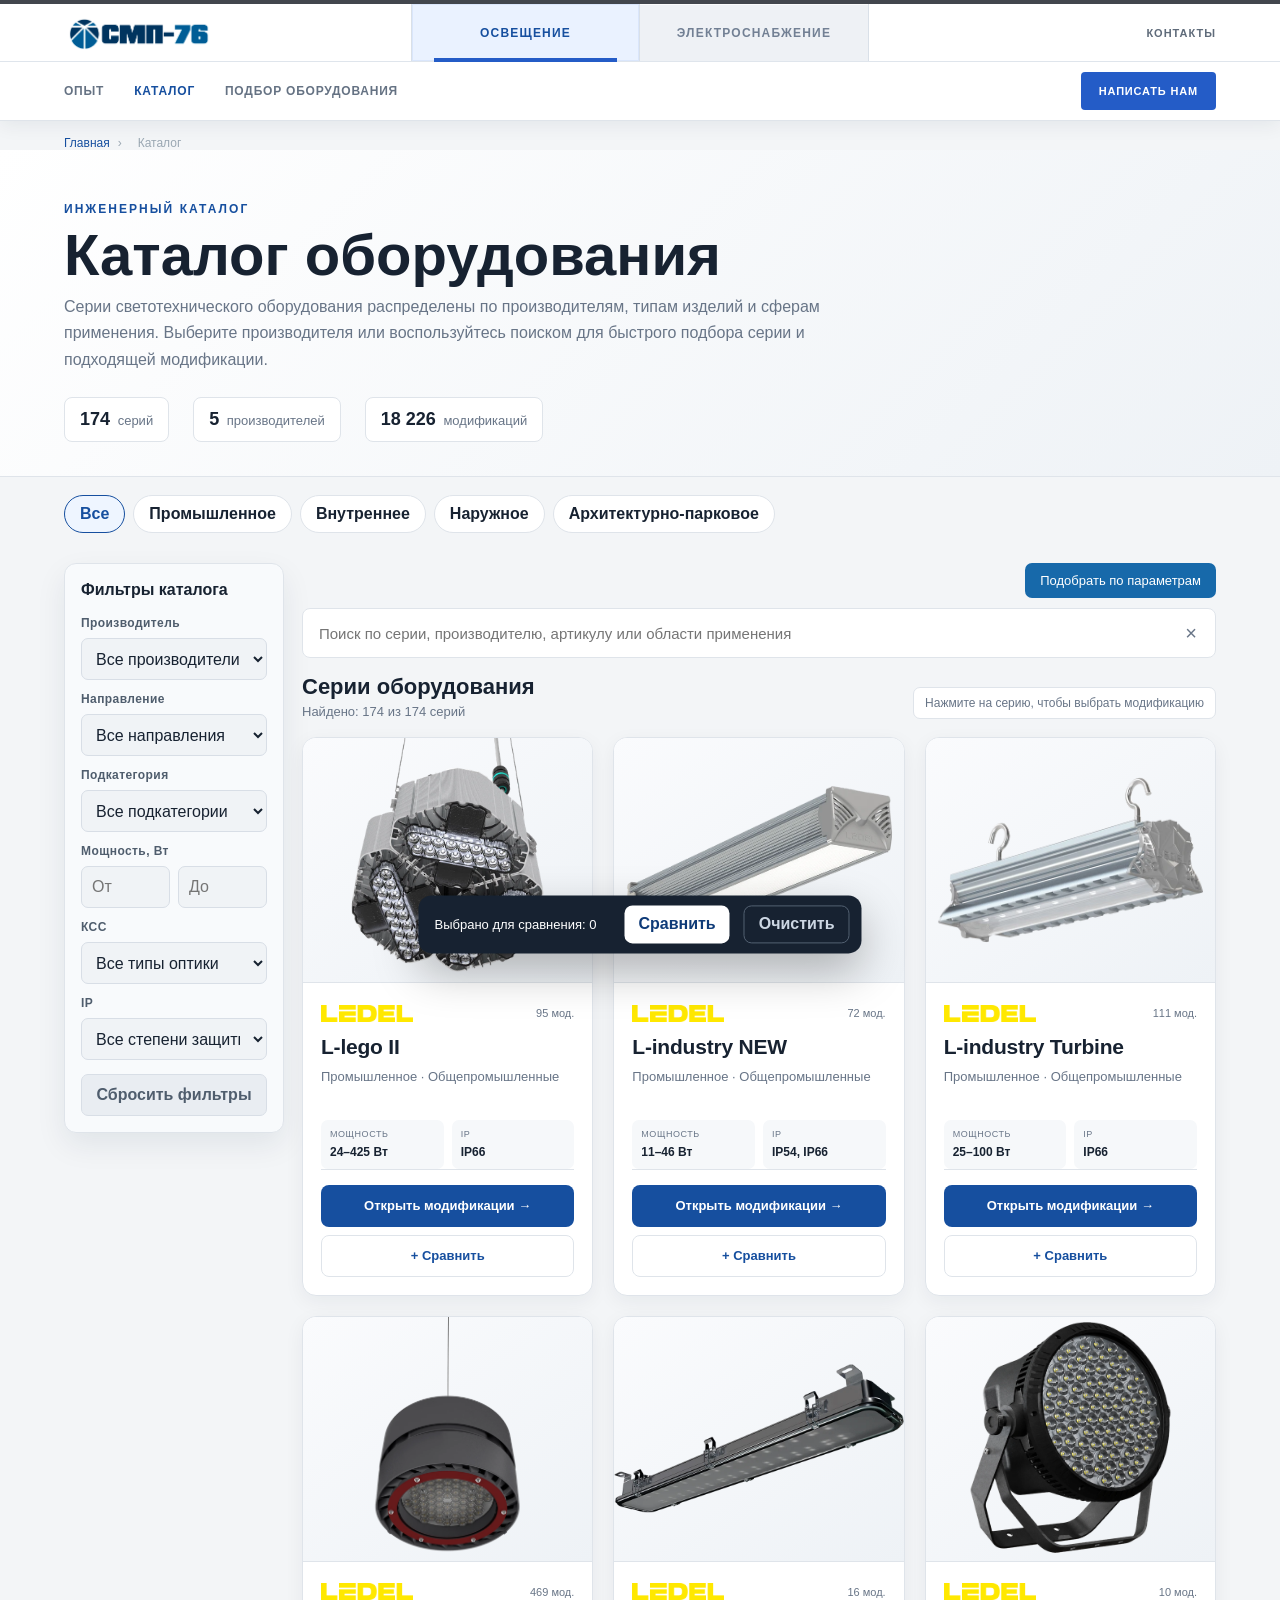
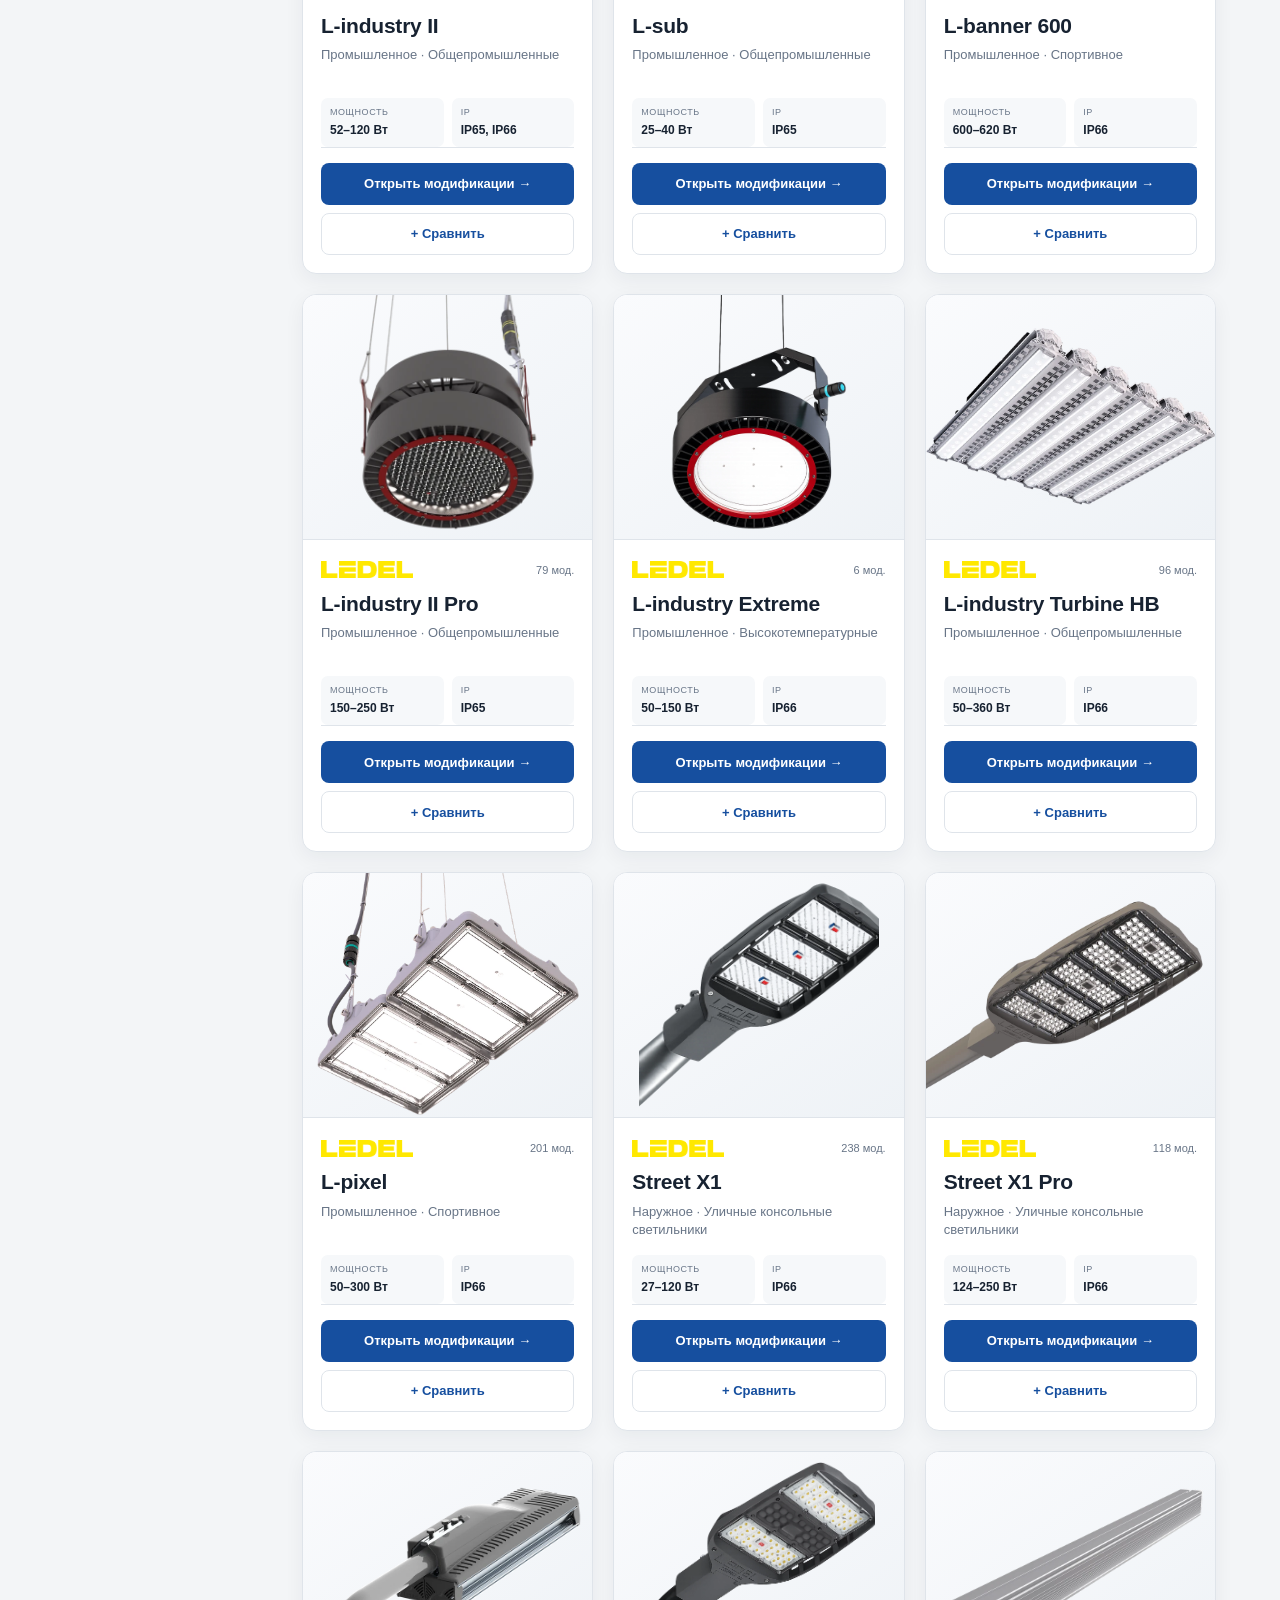
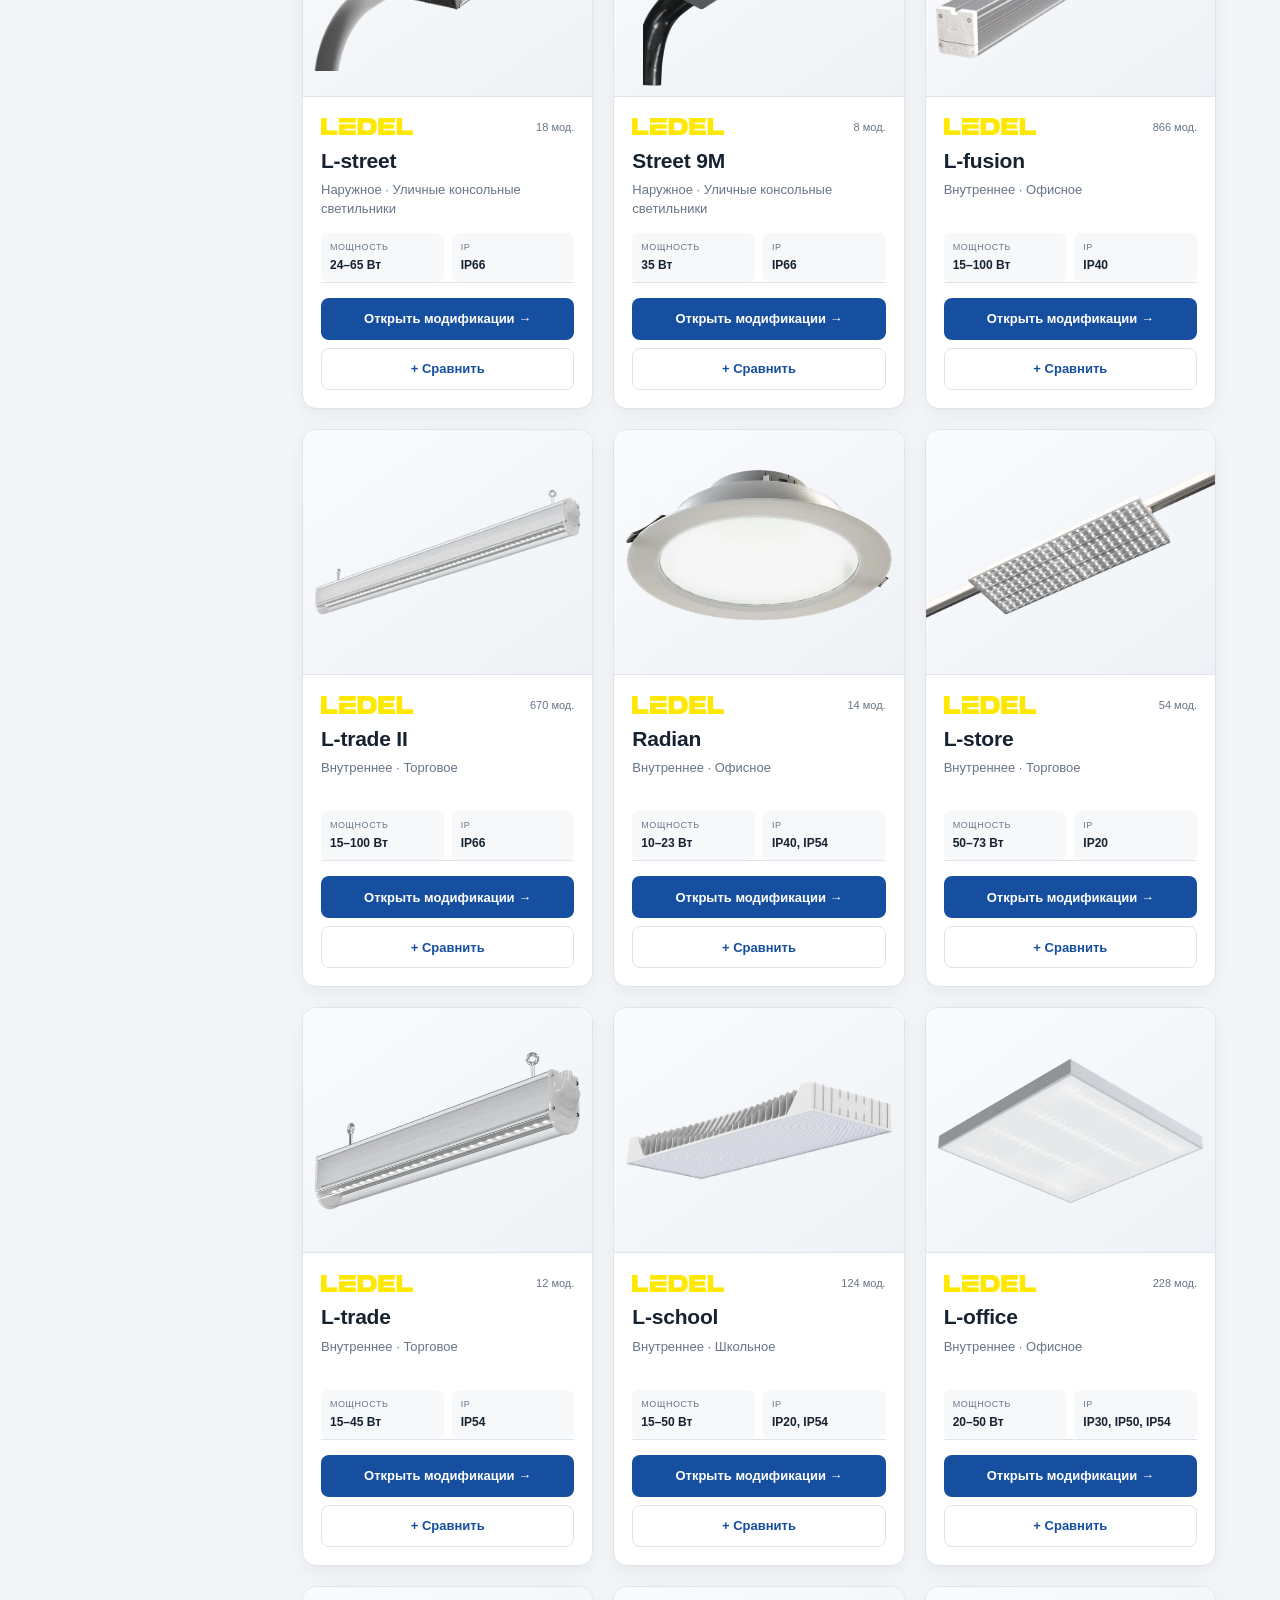
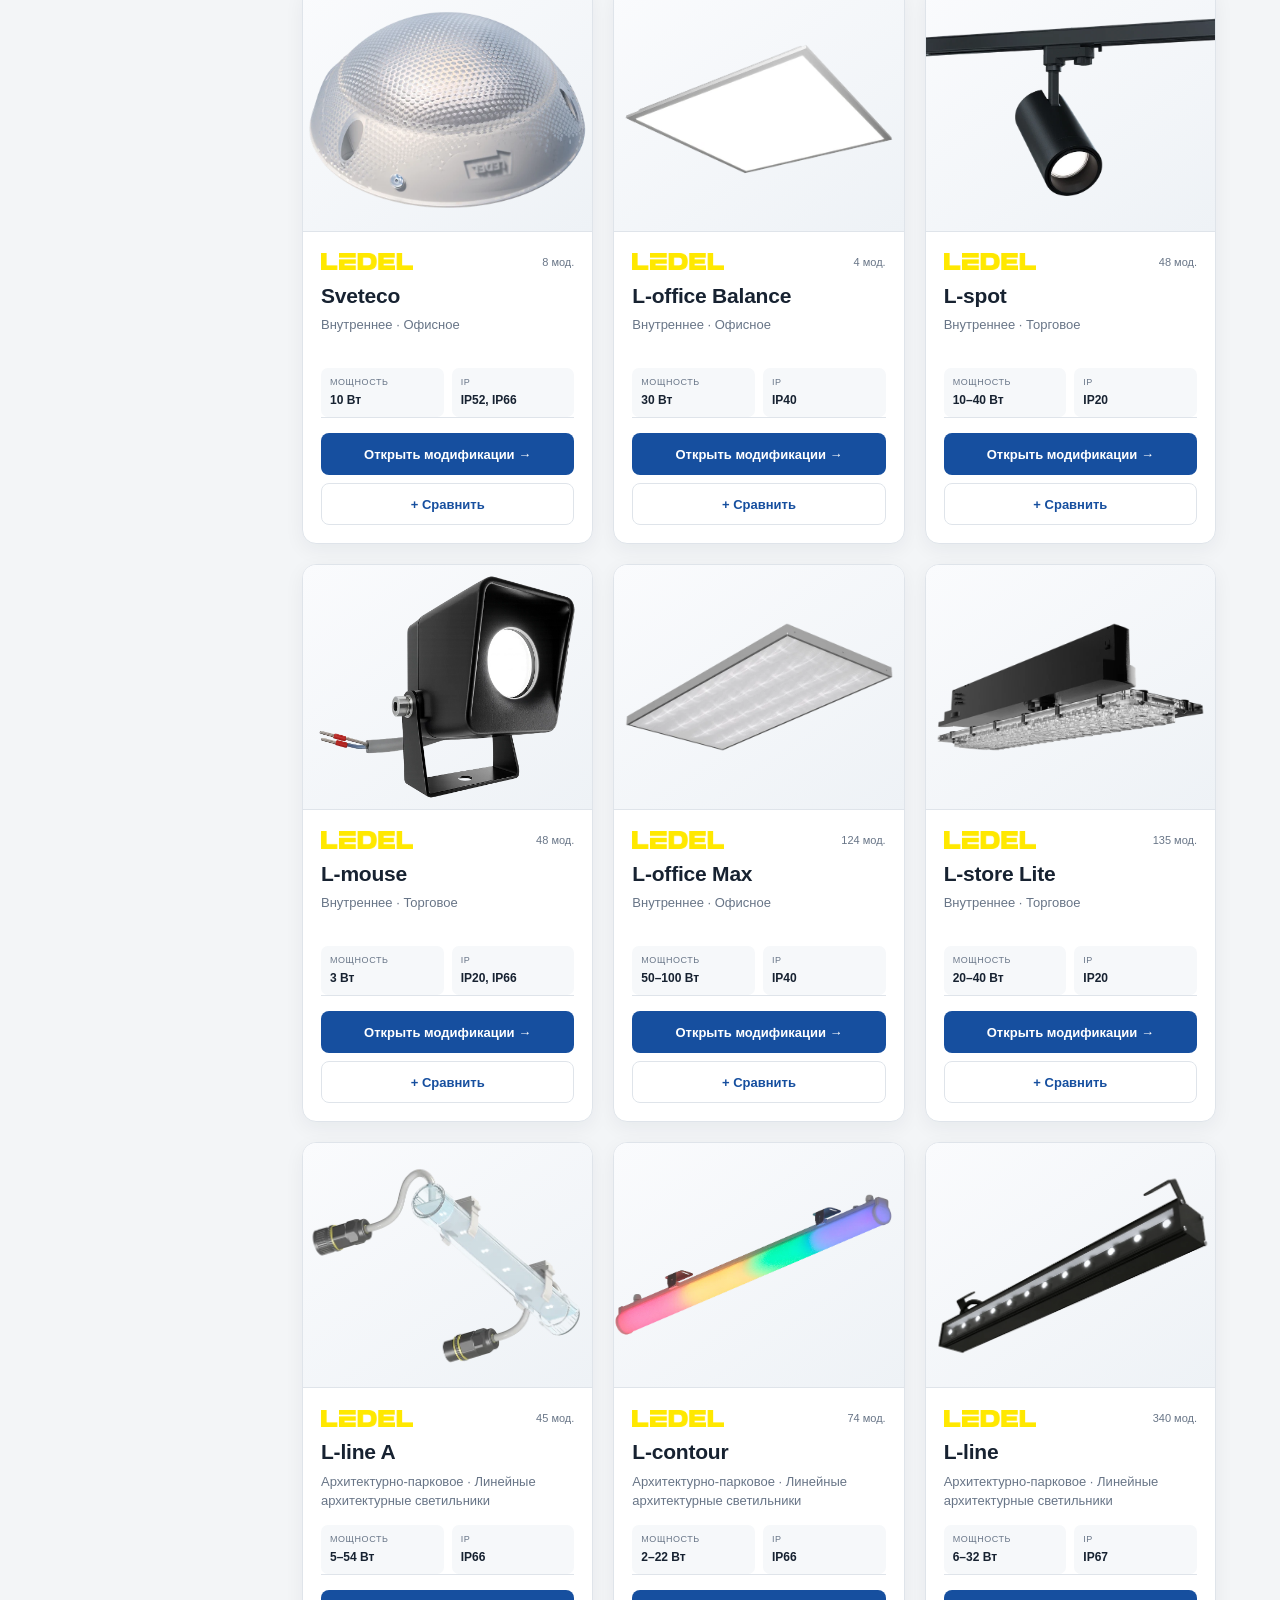
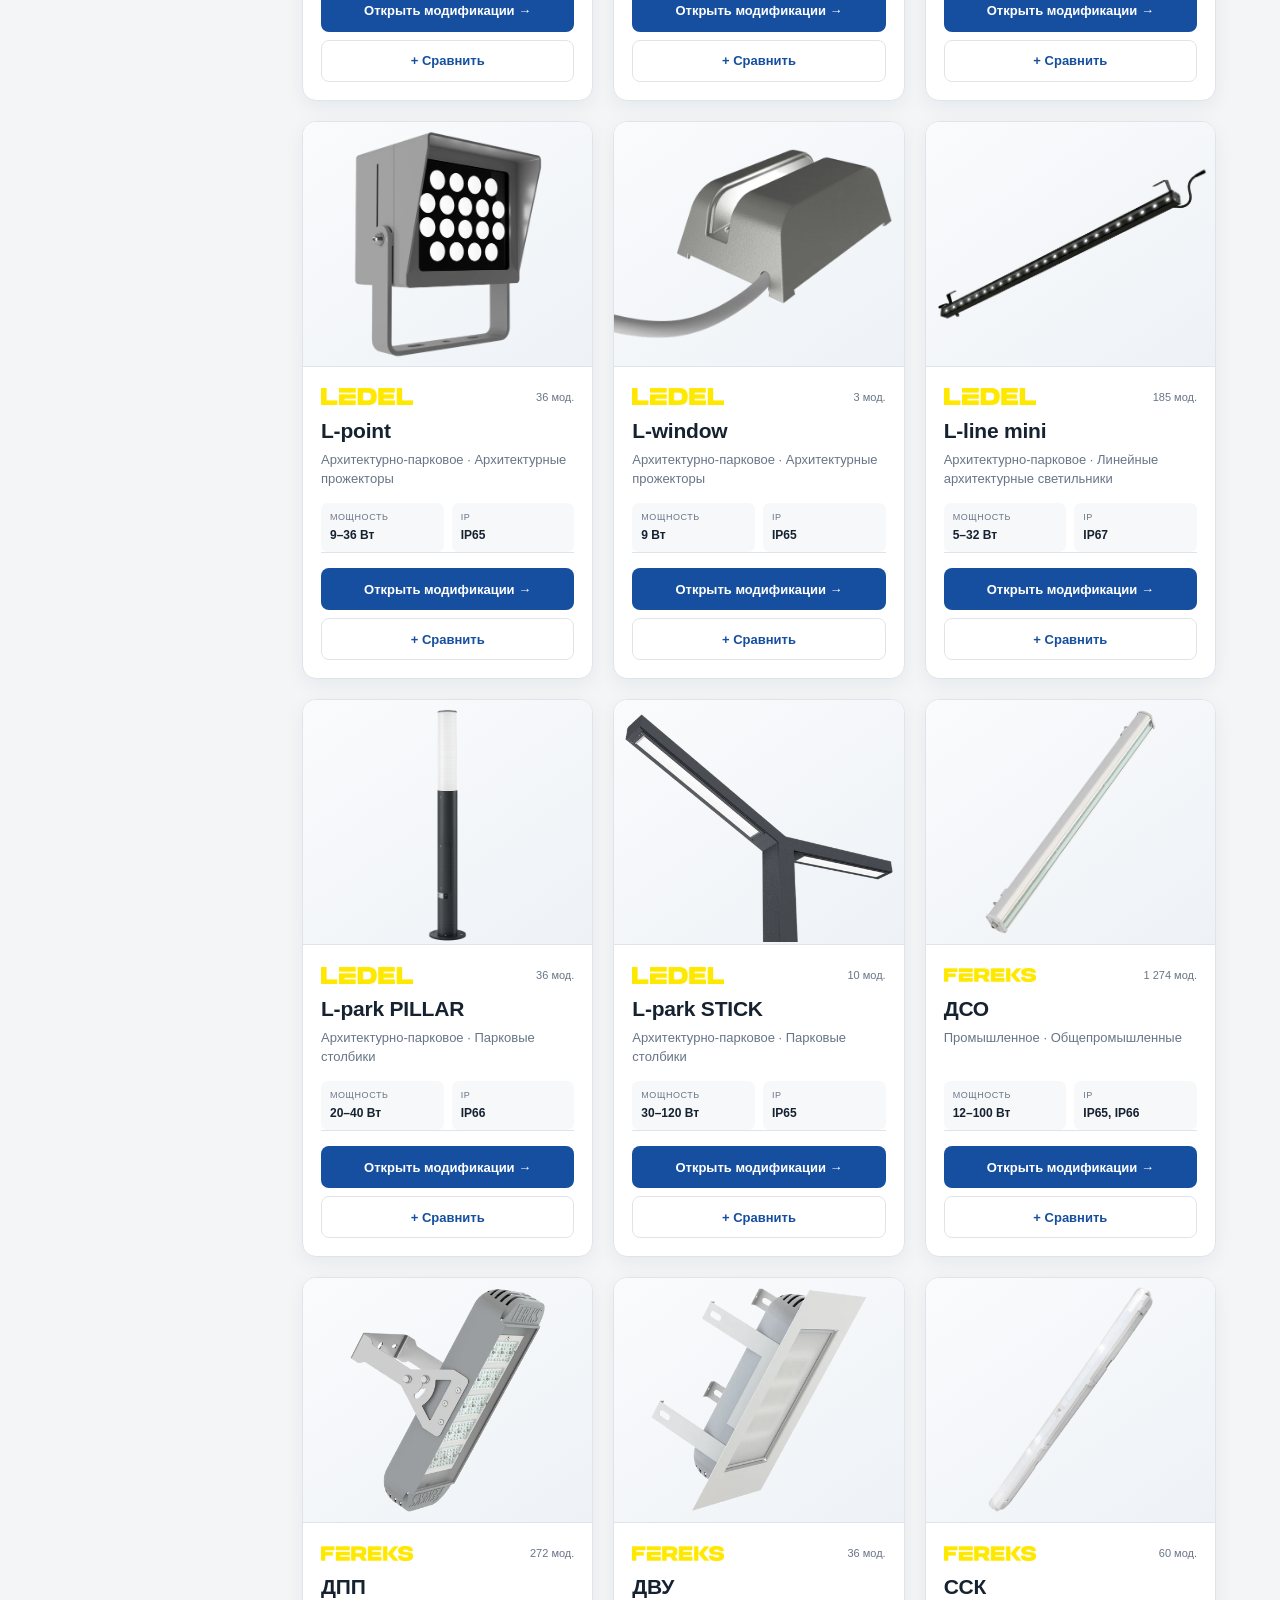
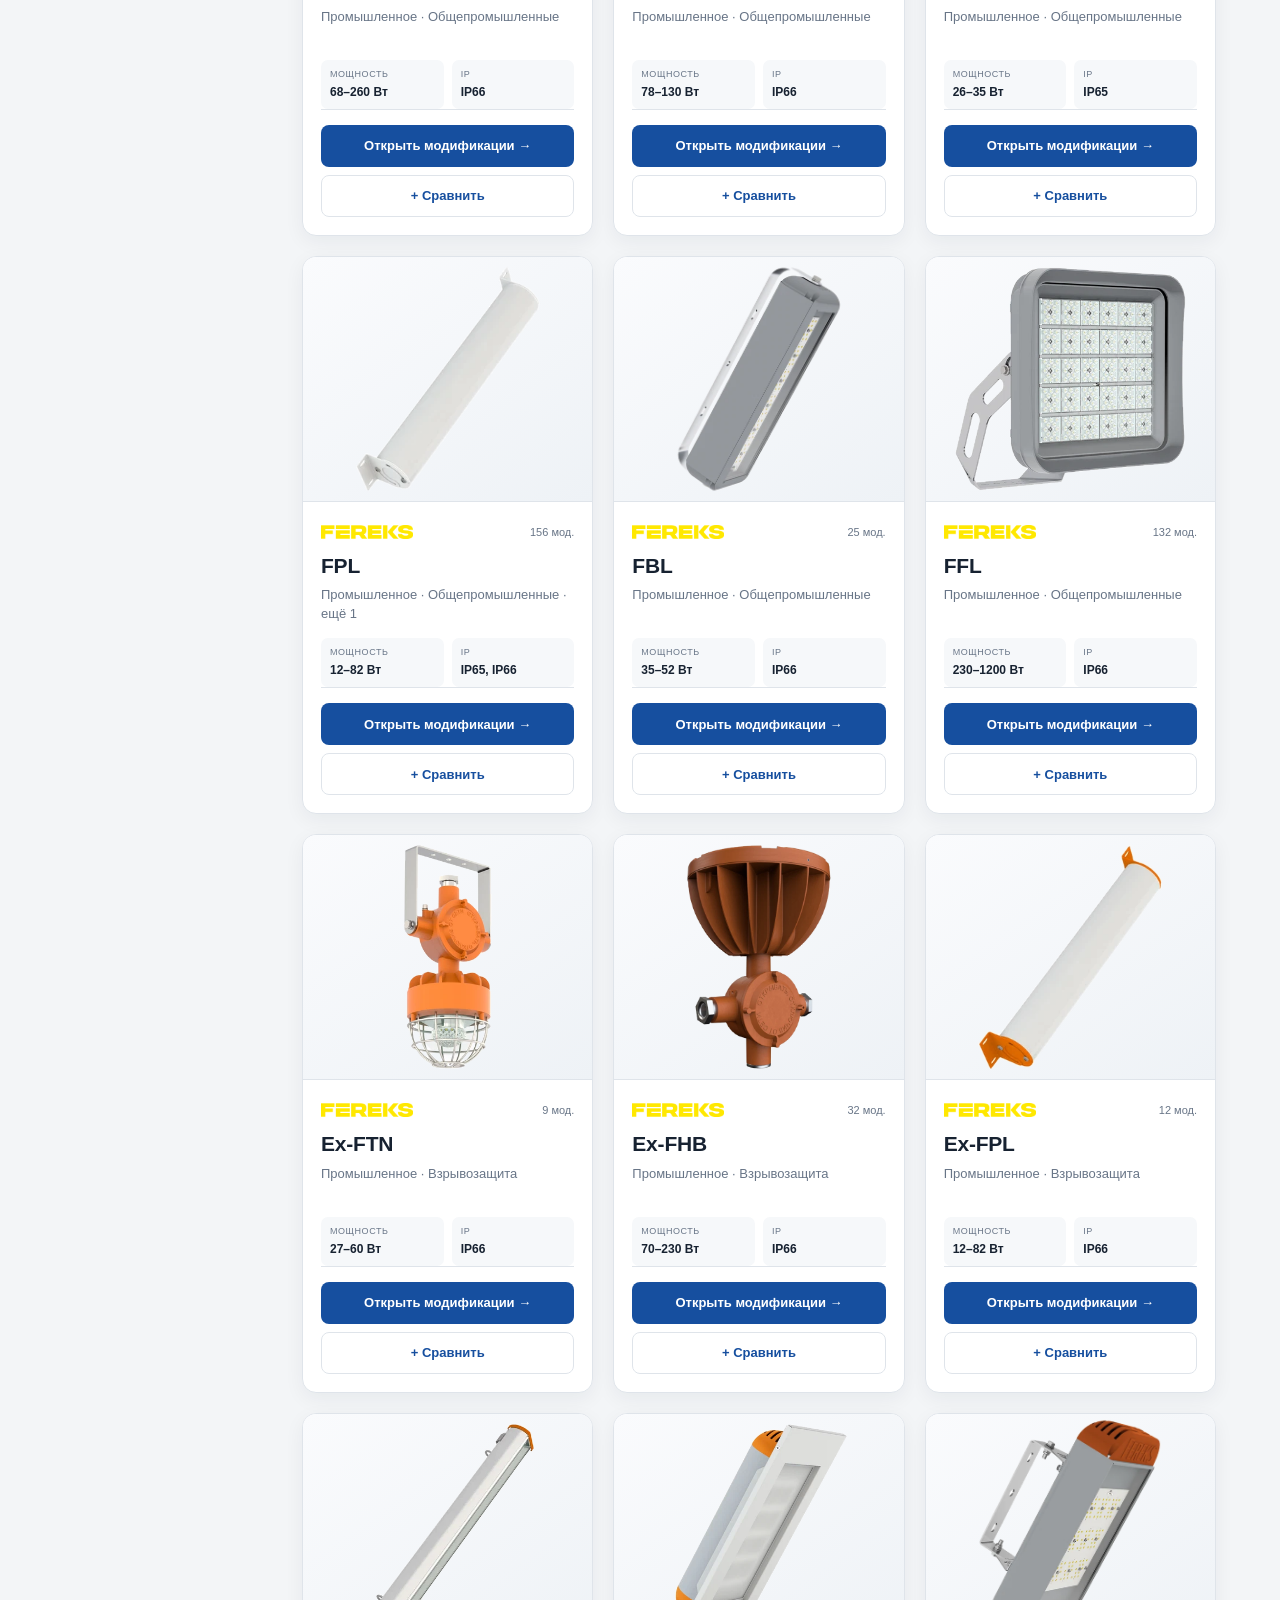
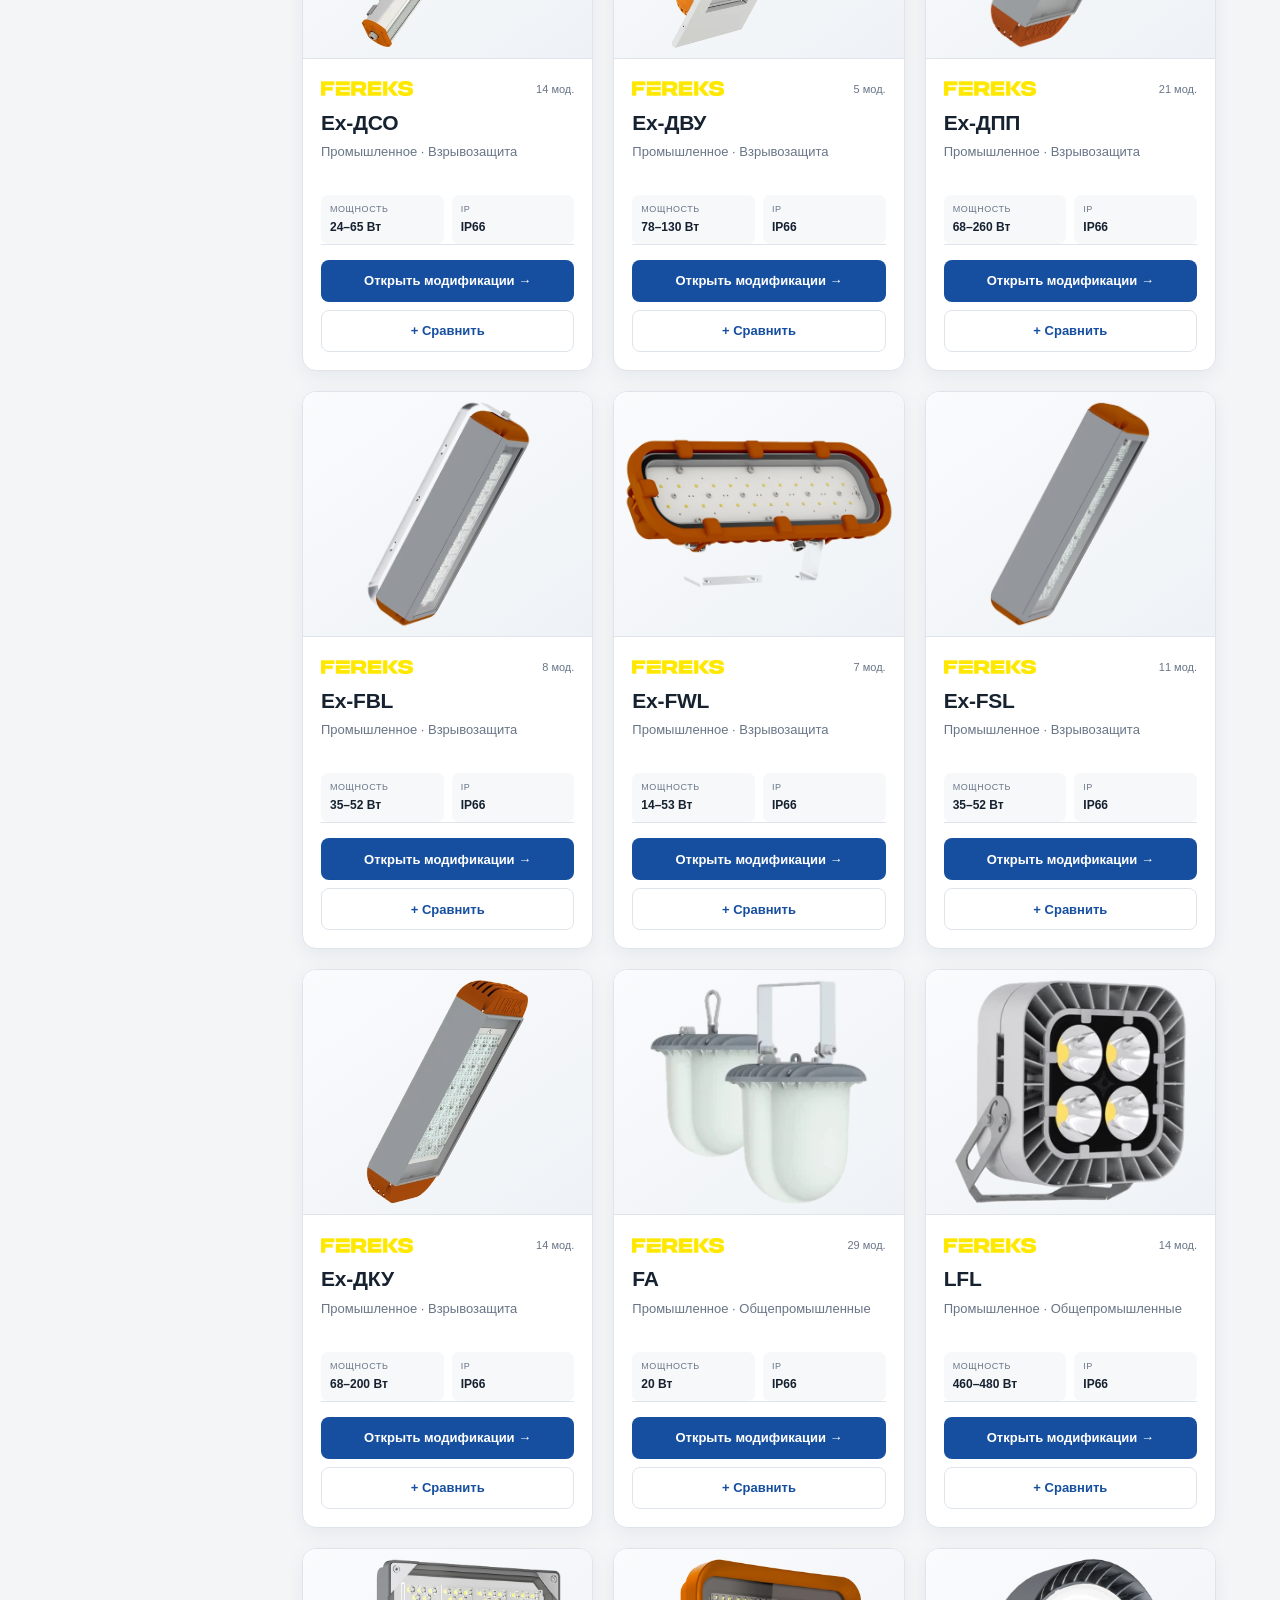
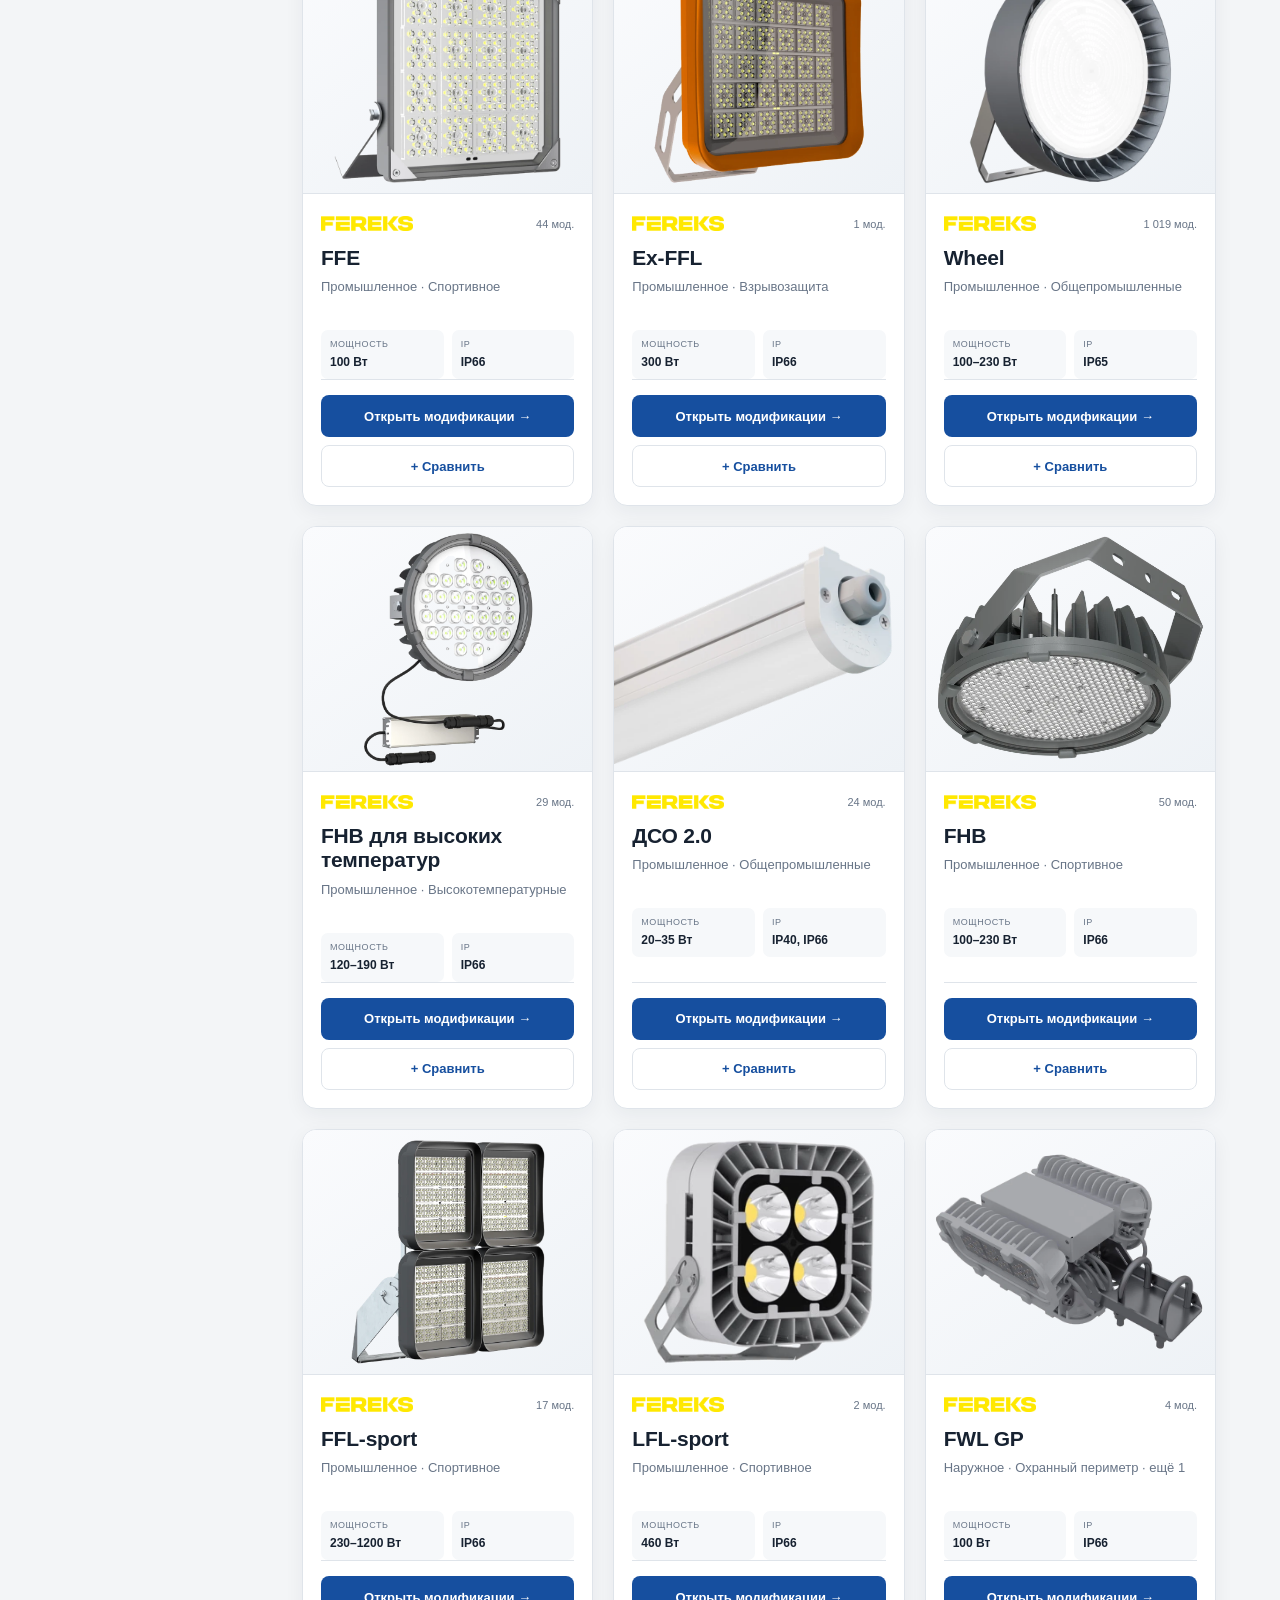
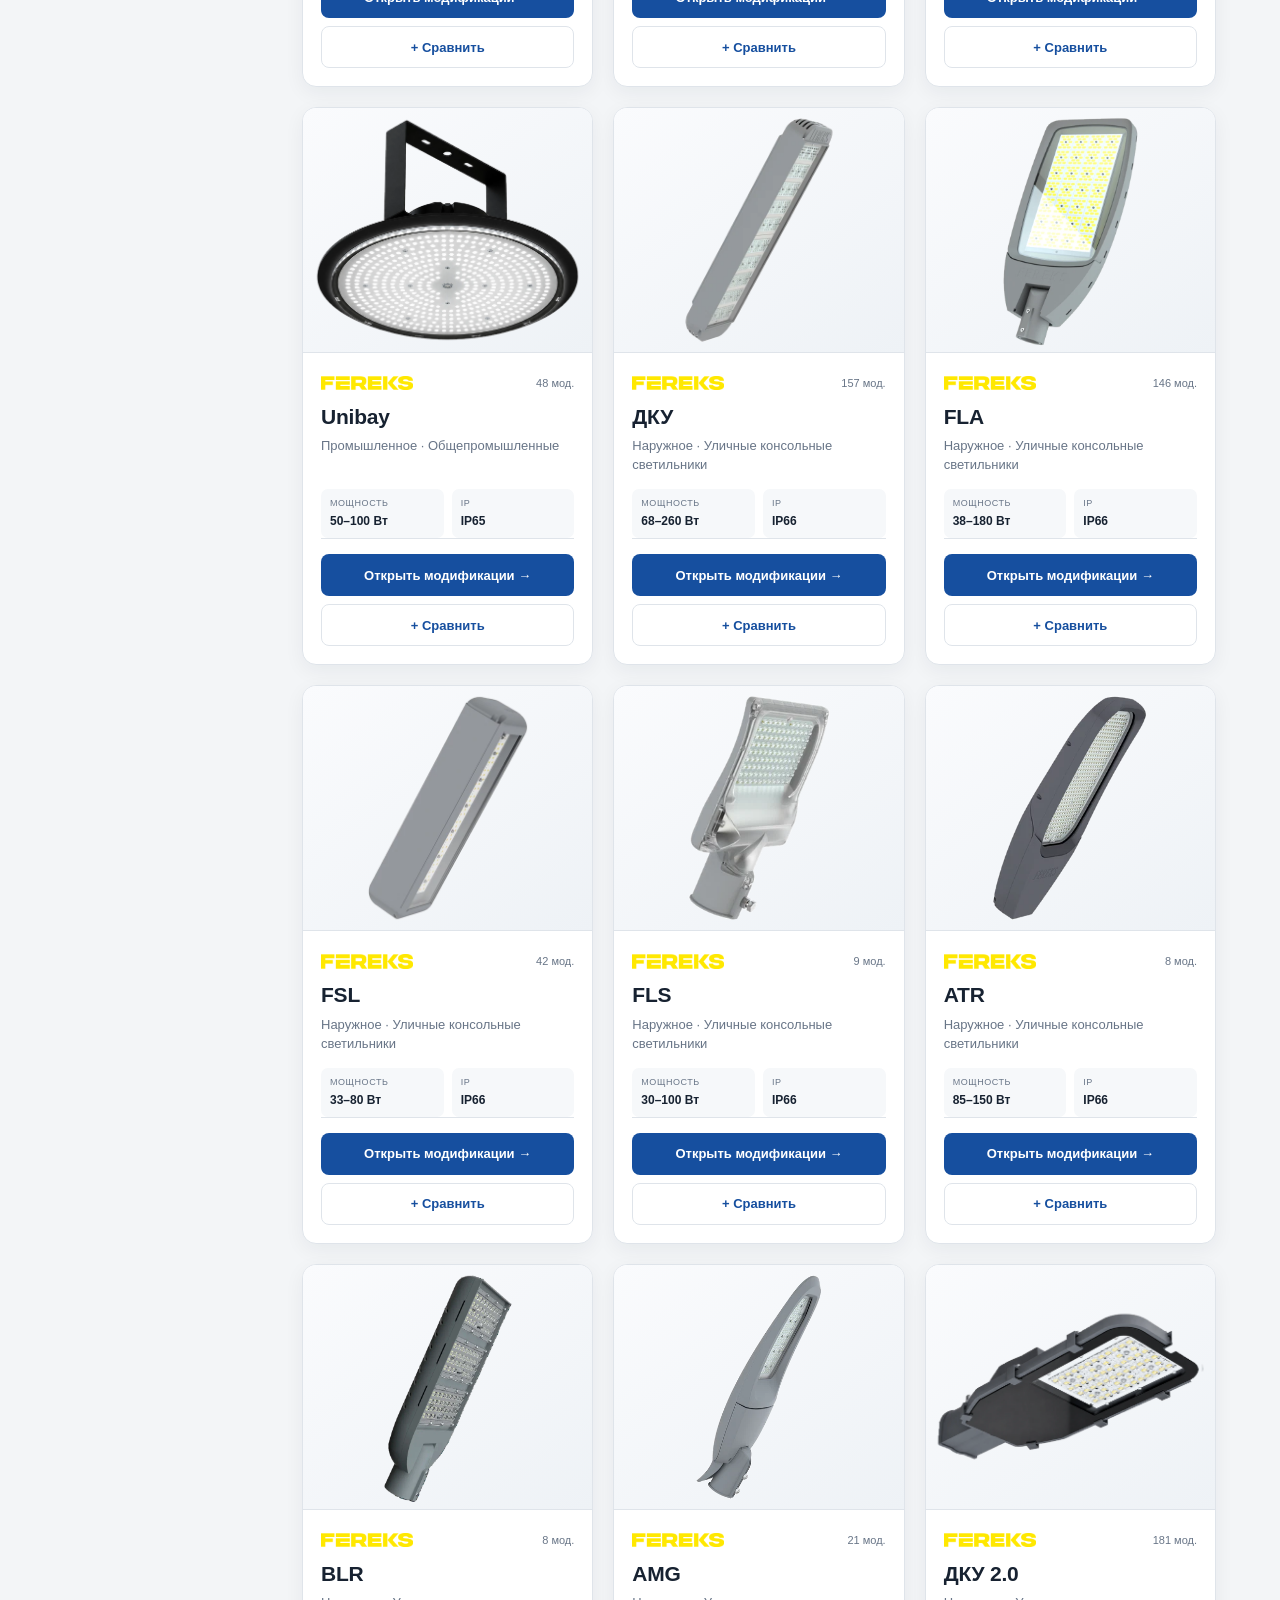
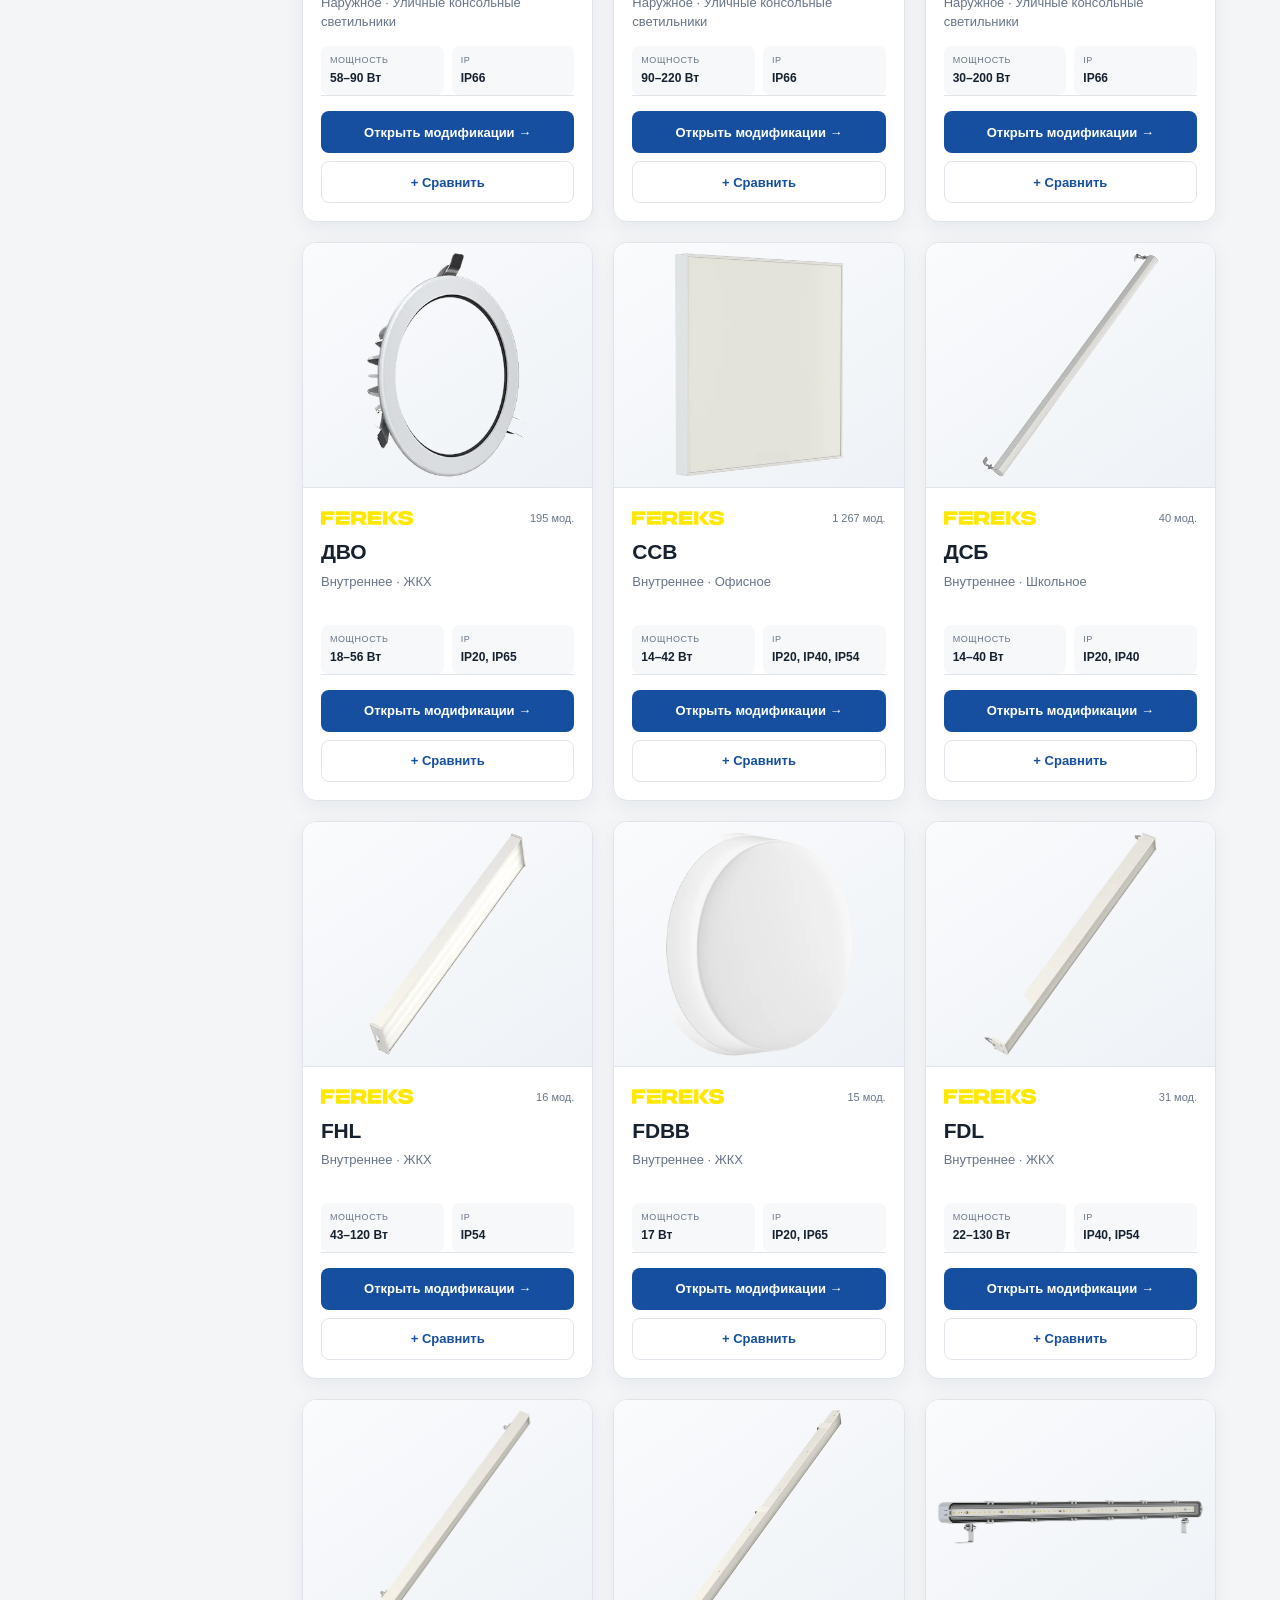
==== commit 5e588450: "Add files via upload" ====
--- a/catalog.html
+++ b/catalog.html
@@ -177,12 +177,12 @@
 </header>
 <div class="breadcrumbs" id="breadcrumbs"><a href="index.html">Главная</a><span>›</span><span id="crumbCurrent">Каталог</span></div>
 <section class="hero"><div class="hero-inner"><div class="eyebrow">Инженерный каталог</div><h1>Каталог оборудования</h1><p>Серии светотехнического оборудования распределены по производителям, типам изделий и сферам применения. Выберите производителя или воспользуйтесь поиском для быстрого подбора серии и подходящей модификации.</p><div class="stats"><div class="stat"><strong id="seriesStat">0</strong> серий</div><div class="stat"><strong id="brandStat">0</strong> производителей</div><div class="stat"><strong id="modelStat">0</strong> модификаций</div></div></div></section>
-<div class="quick-wrap"><div class="quick-filters" id="quickFilters"><button class="quick-btn active" data-quick="">Все</button><button class="quick-btn" data-quick="Промышленное">Промышленное</button><button class="quick-btn" data-quick="Внутреннее">Внутреннее</button><button class="quick-btn" data-quick="Наружное">Наружное</button><button class="quick-btn" data-quick="Архитектурно-парковое">Архитектурно-парковое</button><button class="quick-btn" data-purpose-quick="Спортивное освещение">Спортивное</button></div></div>
-<div class="catalog-shell"><aside class="filters-wrap"><div class="filters"><p class="filters-title">Фильтры каталога</p><div class="filter-grid"><div class="filter-group"><label>Производитель</label><select id="brand"><option value="">Все производители</option></select></div><div class="filter-group"><label>Направление</label><select id="section"><option value="">Все направления</option></select></div><div class="filter-group"><label>Подкатегория</label><select id="subsection"><option value="">Все подкатегории</option></select></div><div class="filter-group"><label>Дополнительное назначение</label><select id="purpose"><option value="">Любое назначение</option></select></div><div class="filter-group"><label>Мощность, Вт</label><div class="power-range"><input id="powerMin" type="number" min="0" step="10" placeholder="От"><input id="powerMax" type="number" min="0" step="10" placeholder="До"></div></div><div class="filter-group"><label>КСС</label><select id="catalogKss"><option value="">Все КСС</option></select></div><div class="filter-group"><label>IP</label><select id="catalogIp"><option value="">Все степени защиты</option></select></div><button class="reset" id="reset">Сбросить фильтры</button></div></div></aside><div class="catalog-content"><div style="display:flex;justify-content:flex-end;margin-bottom:10px"><a href="selection.html" style="text-decoration:none;background:#1769aa;color:#fff;border-radius:7px;padding:10px 15px;font-size:13px">Подобрать по параметрам</a></div><div class="search"><input id="q" placeholder="Поиск по серии, производителю, артикулу или назначению"><button id="clear" aria-label="Очистить">×</button></div><main class="main"><div class="result-head"><div><h2>Серии оборудования</h2><p id="resultText"></p></div><div class="view-note">Нажмите на серию, чтобы выбрать модификацию</div></div><div class="active-filter-strip" id="activeFilters" aria-live="polite"></div><div id="grid" class="grid"></div></main></div></div>
+<div class="quick-wrap"><div class="quick-filters" id="quickFilters"><button class="quick-btn active" data-quick="">Все</button><button class="quick-btn" data-quick="Промышленное">Промышленное</button><button class="quick-btn" data-quick="Внутреннее">Внутреннее</button><button class="quick-btn" data-quick="Наружное">Наружное</button><button class="quick-btn" data-quick="Архитектурно-парковое">Архитектурно-парковое</button></div></div>
+<div class="catalog-shell"><aside class="filters-wrap"><div class="filters"><p class="filters-title">Фильтры каталога</p><div class="filter-grid"><div class="filter-group"><label>Производитель</label><select id="brand"><option value="">Все производители</option></select></div><div class="filter-group"><label>Направление</label><select id="section"><option value="">Все направления</option></select></div><div class="filter-group"><label>Подкатегория</label><select id="subsection"><option value="">Все подкатегории</option></select></div><div class="filter-group"><label>Мощность, Вт</label><div class="power-range"><input id="powerMin" type="number" min="0" step="10" placeholder="От"><input id="powerMax" type="number" min="0" step="10" placeholder="До"></div></div><div class="filter-group"><label>КСС</label><select id="catalogKss"><option value="">Все КСС</option></select></div><div class="filter-group"><label>IP</label><select id="catalogIp"><option value="">Все степени защиты</option></select></div><button class="reset" id="reset">Сбросить фильтры</button></div></div></aside><div class="catalog-content"><div style="display:flex;justify-content:flex-end;margin-bottom:10px"><a href="selection.html" style="text-decoration:none;background:#1769aa;color:#fff;border-radius:7px;padding:10px 15px;font-size:13px">Подобрать по параметрам</a></div><div class="search"><input id="q" placeholder="Поиск по серии, производителю, артикулу или области применения"><button id="clear" aria-label="Очистить">×</button></div><main class="main"><div class="result-head"><div><h2>Серии оборудования</h2><p id="resultText"></p></div><div class="view-note">Нажмите на серию, чтобы выбрать модификацию</div></div><div class="active-filter-strip" id="activeFilters" aria-live="polite"></div><div id="grid" class="grid"></div></main></div></div>
 <div class="compare-bar" id="compareBar"><span class="compare-bar-text" id="compareBarText">Выбрано для сравнения: 0</span><div class="compare-items" id="compareItems"></div><button class="compare-open" id="compareOpen">Сравнить</button><button class="compare-clear" id="compareClear">Очистить</button></div><div class="compare-modal" id="compareModal" aria-hidden="true"><div class="modal-backdrop" data-compare-close></div><section class="compare-panel" role="dialog" aria-modal="true"><button class="modal-close compare-close" type="button" data-compare-close aria-label="Закрыть сравнительную таблицу" title="Закрыть">×</button><div class="compare-content" id="compareContent"></div></section></div><div class="modal" id="modal" aria-hidden="true"><div class="modal-backdrop" data-close></div><section class="modal-panel" role="dialog" aria-modal="true" aria-labelledby="modalTitle"><button class="modal-close" data-close aria-label="Закрыть">×</button><div class="modal-content" id="modalContent"></div></section></div>
 <script>
 let DATA=[];
-const $=id=>document.getElementById(id);const state={q:'',brand:'',section:'',subsection:'',purpose:'',powerMin:'',powerMax:'',kss:'',ip:'',quick:''};let activeSeries=null;let selectedModelKey=null;const compareIds=[];let modelState={q:'',power:'',kss:'',cri:'',cct:'',mounting:'',ip:'',sort:''};
+const $=id=>document.getElementById(id);const state={q:'',brand:'',section:'',subsection:'',powerMin:'',powerMax:'',kss:'',ip:'',quick:''};let activeSeries=null;let selectedModelKey=null;const compareIds=[];let modelState={q:'',power:'',kss:'',cri:'',cct:'',mounting:'',ip:'',sort:''};
 const uniq=(arr)=>[...new Set(arr.filter(v=>v!==null&&v!==undefined&&v!==''))].sort((a,b)=>String(a).localeCompare(String(b),'ru',{numeric:true}));
 function canonicalSection(v){return String(v||'').trim()}
 function categoryPaths(x){return Array.isArray(x.categories)&&x.categories.length?x.categories:[{section:canonicalSection(x.section),subsection:x.subsection||''}]}
@@ -191,7 +191,6 @@
 function categoryTextFull(x){return categoryPaths(x).map(p=>p.section+(p.subsection?' / '+p.subsection:'')).join('; ')}
 function hasCategory(x,value){return !value||categoryPaths(x).some(p=>p.section===value)}
 function hasSubcategory(x,value){return !value||categoryPaths(x).some(p=>p.subsection===value)}
-function hasPurpose(x,value){return !value||(x.purposes||[]).includes(value)}
 function uiIcon(name){const p={power:'<path d="M13 2 4.5 13H11l-1 9L19.5 11H13z"/>',flux:'<circle cx="12" cy="9" r="4"/><path d="M9 14h6M10 18h4M12 2v2"/>',shield:'<path d="M12 22s8-4 8-10V5l-8-3-8 3v7c0 6 8 10 8 10z"/>'};return `<svg viewBox="0 0 24 24" aria-hidden="true">${p[name]||''}</svg>`}
 function updateBreadcrumb(series=null){const b=$('breadcrumbs');if(!b)return;if(series){b.innerHTML=`<a href="index.html">Главная</a><span>›</span><a href="catalog.html">Каталог</a><span>›</span><span>${esc(series.brand)}</span><span>›</span><span>${esc(series.series)}</span>`}else b.innerHTML='<a href="index.html">Главная</a><span>›</span><span>Каталог</span>'}
 function fill(id,items){const select=$(id);if(!select)return;const first=select.options[0]?select.options[0].cloneNode(true):null;select.innerHTML='';if(first)select.appendChild(first);items.forEach(v=>{const o=document.createElement('option');o.value=v;o.textContent=v;select.appendChild(o)})}
@@ -235,7 +234,6 @@
   fill('brand',uniq(DATA.map(x=>x.brand)));
   fill('section',uniq(DATA.flatMap(x=>categoryPaths(x).map(p=>p.section))));
   fill('subsection',uniq(DATA.flatMap(x=>categoryPaths(x).map(p=>p.subsection))));
-  fill('purpose',uniq(DATA.flatMap(x=>x.purposes||[])));
   buildOpticsSelect('catalogKss',DATA.flatMap(x=>(x.models||[]).map(m=>m.kss)),'Все типы оптики');
   fill('catalogIp',uniq(DATA.flatMap(x=>(x.models||[]).map(m=>m.ip))));
   $('seriesStat').textContent=DATA.length.toLocaleString('ru-RU');
@@ -256,8 +254,8 @@
 function clearSeriesUrl(){const u=new URL(window.location.href);u.searchParams.delete('series');history.replaceState({},'',u)}
 
 function clearCatalogFilter(key){if(key==='power'){state.powerMin='';state.powerMax='';$('powerMin').value='';$('powerMax').value=''}else{state[key]='';const el=key==='kss'?$('catalogKss'):key==='ip'?$('catalogIp'):$(key);if(el)el.value=''}if(key==='quick')document.querySelectorAll('[data-quick]').forEach(x=>x.classList.toggle('active',x.dataset.quick===''));syncBrandUrl();render()}
-function renderActiveFilters(){const box=$('activeFilters');if(!box)return;const items=[];if(state.q)items.push(['q','Поиск: '+state.q]);if(state.brand)items.push(['brand','Производитель: '+state.brand]);if(state.section)items.push(['section','Категория: '+state.section]);if(state.subsection)items.push(['subsection','Подкатегория: '+state.subsection]);if(state.purpose)items.push(['purpose','Назначение: '+state.purpose]);if(state.powerMin||state.powerMax)items.push(['power','Мощность: '+(state.powerMin||'0')+'–'+(state.powerMax||'∞')+' Вт']);if(state.kss)items.push(['kss','Оптика: '+(opticsInfo(state.kss)?.label||state.kss)]);if(state.ip)items.push(['ip','IP: '+state.ip]);if(state.quick)items.push(['quick','Быстрый фильтр: '+state.quick]);box.classList.toggle('show',items.length>0);box.innerHTML=items.length?'<span class="active-filter-label">Выбрано:</span>'+items.map(([key,label])=>`<button class="active-filter-chip" type="button" data-clear-filter="${esc(key)}">${esc(label)} <span>×</span></button>`).join(''):'';box.querySelectorAll('[data-clear-filter]').forEach(btn=>btn.onclick=()=>clearCatalogFilter(btn.dataset.clearFilter))}
-function seriesCharacteristicsText(s){return [s.brand+' '+s.series,'Категории: '+categoryTextFull(s)+(s.purposes?.length?'\nНазначение: '+s.purposes.join(', '):''),'Мощность: '+powerRange(s),'Световой поток: '+valueRange(s,'flux','лм'),'IP: '+seriesValues(s,'ip'),'КСС: '+seriesValues(s,'kss'),'CRI: '+seriesValues(s,'cri'),'Цветовая температура, К: '+seriesValues(s,'cct'),'Крепление: '+seriesValues(s,'mounting'),'Модификаций: '+String(s.models?.length||0),seriesUrl(s)].join('\n')}
+function renderActiveFilters(){const box=$('activeFilters');if(!box)return;const items=[];if(state.q)items.push(['q','Поиск: '+state.q]);if(state.brand)items.push(['brand','Производитель: '+state.brand]);if(state.section)items.push(['section','Категория: '+state.section]);if(state.subsection)items.push(['subsection','Подкатегория: '+state.subsection]);if(state.powerMin||state.powerMax)items.push(['power','Мощность: '+(state.powerMin||'0')+'–'+(state.powerMax||'∞')+' Вт']);if(state.kss)items.push(['kss','Оптика: '+(opticsInfo(state.kss)?.label||state.kss)]);if(state.ip)items.push(['ip','IP: '+state.ip]);if(state.quick)items.push(['quick','Быстрый фильтр: '+state.quick]);box.classList.toggle('show',items.length>0);box.innerHTML=items.length?'<span class="active-filter-label">Выбрано:</span>'+items.map(([key,label])=>`<button class="active-filter-chip" type="button" data-clear-filter="${esc(key)}">${esc(label)} <span>×</span></button>`).join(''):'';box.querySelectorAll('[data-clear-filter]').forEach(btn=>btn.onclick=()=>clearCatalogFilter(btn.dataset.clearFilter))}
+function seriesCharacteristicsText(s){return [s.brand+' '+s.series,'Категории: '+categoryTextFull(s),'Мощность: '+powerRange(s),'Световой поток: '+valueRange(s,'flux','лм'),'IP: '+seriesValues(s,'ip'),'КСС: '+seriesValues(s,'kss'),'CRI: '+seriesValues(s,'cri'),'Цветовая температура, К: '+seriesValues(s,'cct'),'Крепление: '+seriesValues(s,'mounting'),'Модификаций: '+String(s.models?.length||0),seriesUrl(s)].join('\n')}
 const BRAND_LOGOS={ARUNA:'logo-aruna.png',FEREKS:'logo-fereks.png',LEDEL:'logo-ledel.png',LUXCORE:'logo-luxcore.png',PLG:'logo-plg.png'};
 function brandMark(brand){const src=BRAND_LOGOS[brand];return src?`<span class="brand-mark brand-${esc(String(brand).toLowerCase())}"><img src="${esc(src)}" alt="${esc(brand)}"></span>`:`<span class="brand-mark">${esc(brand)}</span>`}
 function render(){
@@ -268,14 +266,14 @@
   const rows=DATA.filter(x=>{
     const models=x.models||[];
     const modelText=models.map(m=>[m.sku,m.name,m.power,m.flux,m.kss,m.cri,m.cct,m.ip,m.mounting].filter(v=>v!==null&&v!==undefined&&v!=='').join(' ')).join(' ');
-    const text=[x.brand,x.series,categoryTextFull(x),...(x.purposes||[]),x.product_type,...(x.applications||[]),modelText].join(' ').toLowerCase();
-    const quickText=[categoryTextFull(x),...(x.purposes||[]),...(x.applications||[])].join(' ').toLowerCase();
+    const text=[x.brand,x.series,categoryTextFull(x),x.product_type,...(x.applications||[]),modelText].join(' ').toLowerCase();
+    const quickText=[categoryTextFull(x),...(x.applications||[])].join(' ').toLowerCase();
     const quickOk=!state.quick||hasCategory(x,state.quick)||quickText.includes(state.quick.toLowerCase());
     const matchingPowerModels=modelsInPowerRange(models,pMin,pMax);
     const powerOk=!powerActive||matchingPowerModels.length>0;
     const kssOk=!state.kss||models.some(m=>matchesOptics(m.kss,state.kss));
     const ipOk=!state.ip||models.some(m=>String(m.ip??'')===state.ip);
-    return(!q||text.includes(q))&&quickOk&&(!state.brand||x.brand===state.brand)&&hasCategory(x,state.section)&&hasSubcategory(x,state.subsection)&&hasPurpose(x,state.purpose)&&powerOk&&kssOk&&ipOk
+    return(!q||text.includes(q))&&quickOk&&(!state.brand||x.brand===state.brand)&&hasCategory(x,state.section)&&hasSubcategory(x,state.subsection)&&powerOk&&kssOk&&ipOk
   });
   $('resultText').textContent='Найдено: '+rows.length+' из '+DATA.length+' серий';renderActiveFilters();
   $('grid').innerHTML=rows.length?rows.map(x=>{
@@ -284,14 +282,14 @@
     const displayedModels=powerActive?modelsInPowerRange(allModels,pMin,pMax):allModels;
     const modelCount=powerActive?`${displayedModels.length.toLocaleString('ru-RU')} из ${allModels.length.toLocaleString('ru-RU')} мод.`:`${allModels.length.toLocaleString('ru-RU')} мод.`;
     const displayedPower=powerActive?powerRangeFromModels(displayedModels):powerRange(x);
-    return `<article class="card${selected?' is-compared':''}" tabindex="0" data-id="${esc(x.id)}"><div class="image">${x.image?`<img loading="lazy" src="${esc(x.image)}" alt="${esc(x.brand+' '+x.series)}">`:`<div class="placeholder">${esc(x.brand)}<br>${esc(x.series)}</div>`}</div><div class="body"><div class="topline">${brandMark(x.brand)}<span class="count">${modelCount}</span></div><div class="name">${esc(x.series)}</div><div class="category">${esc(categoryText(x))}${(x.purposes||[]).includes('Спортивное освещение')?' · Спортивное':''}</div><div class="specs"><div class="spec"><small>Мощность</small><b>${esc(displayedPower)}</b></div><div class="spec"><small>IP</small><b>${esc(seriesIPs(x))}</b></div></div><div class="card-actions"><button class="open-btn" type="button" data-open-series="${esc(x.id)}">Открыть модификации →</button><button class="compare-btn${selected?' active':''}" type="button" data-compare="${esc(x.id)}">${selected?'✓ В сравнении':'+ Сравнить'}</button></div></div></article>`
+    return `<article class="card${selected?' is-compared':''}" tabindex="0" data-id="${esc(x.id)}"><div class="image">${x.image?`<img loading="lazy" src="${esc(x.image)}" alt="${esc(x.brand+' '+x.series)}">`:`<div class="placeholder">${esc(x.brand)}<br>${esc(x.series)}</div>`}</div><div class="body"><div class="topline">${brandMark(x.brand)}<span class="count">${modelCount}</span></div><div class="name">${esc(x.series)}</div><div class="category">${esc(categoryText(x))}</div><div class="specs"><div class="spec"><small>Мощность</small><b>${esc(displayedPower)}</b></div><div class="spec"><small>IP</small><b>${esc(seriesIPs(x))}</b></div></div><div class="card-actions"><button class="open-btn" type="button" data-open-series="${esc(x.id)}">Открыть модификации →</button><button class="compare-btn${selected?' active':''}" type="button" data-compare="${esc(x.id)}">${selected?'✓ В сравнении':'+ Сравнить'}</button></div></div></article>`
   }).join(''):`<div class="empty"><h3>По выбранным параметрам серии не найдены</h3><p>Измените запрос, расширьте диапазон мощности или сбросьте фильтры.</p><button class="reset-inline" id="emptyReset" type="button">Сбросить фильтры</button></div>`;
   if($('emptyReset'))$('emptyReset').onclick=()=>$('reset').click();
   document.querySelectorAll('[data-open-series]').forEach(btn=>btn.onclick=e=>{e.stopPropagation();openSeries(btn.dataset.openSeries,true)});
   document.querySelectorAll('[data-compare]').forEach(btn=>btn.onclick=e=>{e.stopPropagation();toggleCompare(btn.dataset.compare)});
   document.querySelectorAll('.card').forEach(c=>{c.onclick=e=>{if(!e.target.closest('button'))openSeries(c.dataset.id,true)};c.onkeydown=e=>{if((e.key==='Enter'||e.key===' ')&&!e.target.closest('button')){e.preventDefault();openSeries(c.dataset.id,true)}}})
 }
-$('brand').addEventListener('change',e=>{state.brand=e.target.value;syncBrandUrl();render()});['section','subsection','purpose'].forEach(id=>$(id).addEventListener('change',e=>{state[id]=e.target.value;render()}));$('catalogKss').addEventListener('change',e=>{state.kss=e.target.value;render()});$('catalogIp').addEventListener('change',e=>{state.ip=e.target.value;render()});['powerMin','powerMax'].forEach(id=>$(id).addEventListener('input',e=>{state[id]=e.target.value;render()}));$('q').addEventListener('input',e=>{state.q=e.target.value;render()});$('clear').onclick=()=>{$('q').value='';state.q='';render()};$('reset').onclick=()=>{Object.keys(state).forEach(k=>state[k]='');$('q').value='';['brand','section','subsection','purpose','catalogKss','catalogIp','powerMin','powerMax'].forEach(id=>$(id).value='');document.querySelectorAll('[data-quick]').forEach(b=>b.classList.toggle('active',b.dataset.quick===''));document.querySelectorAll('[data-purpose-quick]').forEach(b=>b.classList.remove('active'));syncBrandUrl();render()};document.querySelectorAll('[data-quick]').forEach(btn=>btn.onclick=()=>{state.quick=btn.dataset.quick;document.querySelectorAll('[data-quick]').forEach(b=>b.classList.toggle('active',b===btn));render()});document.querySelectorAll('[data-purpose-quick]').forEach(btn=>btn.onclick=()=>{state.purpose=state.purpose===btn.dataset.purposeQuick?'':btn.dataset.purposeQuick;$('purpose').value=state.purpose;btn.classList.toggle('active',!!state.purpose);render()});
+$('brand').addEventListener('change',e=>{state.brand=e.target.value;syncBrandUrl();render()});['section','subsection'].forEach(id=>$(id).addEventListener('change',e=>{state[id]=e.target.value;render()}));$('catalogKss').addEventListener('change',e=>{state.kss=e.target.value;render()});$('catalogIp').addEventListener('change',e=>{state.ip=e.target.value;render()});['powerMin','powerMax'].forEach(id=>$(id).addEventListener('input',e=>{state[id]=e.target.value;render()}));$('q').addEventListener('input',e=>{state.q=e.target.value;render()});$('clear').onclick=()=>{$('q').value='';state.q='';render()};$('reset').onclick=()=>{Object.keys(state).forEach(k=>state[k]='');$('q').value='';['brand','section','subsection','catalogKss','catalogIp','powerMin','powerMax'].forEach(id=>$(id).value='');document.querySelectorAll('[data-quick]').forEach(b=>b.classList.toggle('active',b.dataset.quick===''));syncBrandUrl();render()};document.querySelectorAll('[data-quick]').forEach(btn=>btn.onclick=()=>{state.quick=btn.dataset.quick;document.querySelectorAll('[data-quick]').forEach(b=>b.classList.toggle('active',b===btn));render()});
 function openSeries(id,updateUrl=false){activeSeries=DATA.find(x=>x.id===id);if(!activeSeries)return;updateBreadcrumb(activeSeries);const requestedSku=new URLSearchParams(location.search).get('sku');selectedModelKey=requestedSku&&activeSeries.models?.some(m=>String(m.sku)===requestedSku)?requestedSku:null;modelState={q:'',power:'',kss:'',cri:'',cct:'',mounting:'',ip:'',sort:''};renderModal();$('modal').classList.add('open');$('modal').setAttribute('aria-hidden','false');document.body.classList.add('modal-open');if(updateUrl)setSeriesUrl(activeSeries)}
 function closeModal(){if(document.body.classList.contains('series-page')){location.href='catalog.html';return}$('modal').classList.remove('open');$('modal').setAttribute('aria-hidden','true');document.body.classList.remove('modal-open');activeSeries=null;updateBreadcrumb();clearSeriesUrl()}
 document.querySelectorAll('[data-close]').forEach(x=>x.onclick=closeModal);document.addEventListener('keydown',e=>{if(e.key==='Escape'){if($('compareModal').classList.contains('open'))closeCompare();else closeModal()}});
@@ -325,7 +323,7 @@
  summaryRow('Класс защиты',seriesTextValues(models,'protection_class'))
 ]);const subject=`Запрос документации: ${s.brand} ${s.series}`;const body=`Здравствуйте!%0D%0A%0D%0AПрошу направить доступную документацию по серии ${s.brand} ${s.series}: паспорт, IES/LDT и сертификаты.%0D%0A%0D%0AСпасибо.`;return `<section class="series-overview"><div class="series-overview-head"><div><h3>Характеристики серии</h3><p>Диапазоны и доступные варианты рассчитаны по модификациям этой серии.</p></div><div class="series-overview-count"><strong>${models.length.toLocaleString('ru-RU')}</strong> модификаций</div></div><div class="series-overview-grid">${main}${construction}${electric}</div><div class="docs-request"><div><strong>Паспорта, IES/LDT и сертификаты</strong><p>Эти файлы можно запросить у нас при необходимости.</p></div><a class="docs-request-btn" href="mailto:svet@smp-76.ru?subject=${encodeURIComponent(subject)}&body=${body}">Запросить</a></div></section>`}
 
-function renderModal(){const s=activeSeries,models=s.models||[];const all={power:uniq(models.map(m=>m.power)),kss:uniq(models.map(m=>m.kss)),cri:uniq(models.map(m=>m.cri)),cct:uniq(models.map(m=>m.cct)),mounting:uniq(models.map(m=>m.mounting)),ip:uniq(models.map(m=>m.ip))};$('modalContent').innerHTML=`<div class="series-head"><div class="series-photo">${s.image?`<img src="${esc(s.image)}" alt="${esc(s.brand+' '+s.series)}">`:`<div class="placeholder">${esc(s.brand)}<br>${esc(s.series)}</div>`}</div><div class="series-meta"><div class="eyebrow2">${esc(s.brand)} · ${esc(s.product_type||'Светильник')}</div><h2 id="modalTitle">${esc(s.series)}</h2><p>${esc(categoryText(s))}${(s.purposes||[]).includes('Спортивное освещение')?' · Спортивное':''}</p><div class="chips">${(s.applications||[]).map(a=>`<span class="chip">${esc(a)}</span>`).join('')}</div><div class="share-actions"><button class="share-btn" id="copySeriesLink" type="button">Копировать ссылку на серию</button><button class="share-btn series-copy-specs" id="copySeriesSpecs" type="button">Копировать характеристики</button><span class="share-status" id="shareStatus"></span></div></div></div>${renderSeriesOverview(s)}<div class="config-title"><h3>Модификации серии</h3><p>Используйте фильтры или поиск по артикулу. Нажмите на артикул, чтобы скопировать его.</p></div><div class="model-toolbar"><div class="model-search"><input id="mq" placeholder="Поиск только по артикулу" value="${esc(modelState.q)}"></div><div class="model-tools-row"><div class="model-filters"><div><label>Мощность</label><select data-mf="power">${optionHTML(all.power,modelState.power)}</select></div><div><label>КСС</label><select data-mf="kss">${optionHTML(all.kss,modelState.kss)}</select></div><div><label>CRI</label><select data-mf="cri">${optionHTML(all.cri,modelState.cri)}</select></div><div><label>Цветовая температура, К</label><select data-mf="cct">${optionHTML(all.cct,modelState.cct)}</select></div><div><label>IP</label><select data-mf="ip">${optionHTML(all.ip,modelState.ip)}</select></div><div><label>Крепление</label><select data-mf="mounting">${optionHTML(all.mounting,modelState.mounting)}</select></div></div><div class="sort-panel"><label>Сортировка</label><select id="msort"><option value="">По умолчанию</option><option value="power-asc" ${modelState.sort==='power-asc'?'selected':''}>Мощность: по возрастанию</option><option value="power-desc" ${modelState.sort==='power-desc'?'selected':''}>Мощность: по убыванию</option><option value="flux-asc" ${modelState.sort==='flux-asc'?'selected':''}>Световой поток: по возрастанию</option><option value="flux-desc" ${modelState.sort==='flux-desc'?'selected':''}>Световой поток: по убыванию</option></select></div></div><button class="model-reset" id="mreset">Сбросить характеристики</button></div><div id="modelResults"></div>`;document.querySelectorAll('[data-mf]').forEach(el=>el.onchange=e=>{modelState[e.target.dataset.mf]=e.target.value;renderModels()});$('mq').oninput=e=>{modelState.q=e.target.value;renderModels()};$('msort').onchange=e=>{modelState.sort=e.target.value;renderModels()};$('mreset').onclick=()=>{modelState={q:'',power:'',kss:'',cri:'',cct:'',mounting:'',ip:'',sort:''};renderModal()};$('copySeriesLink').onclick=()=>copyText(seriesUrl(s),$('shareStatus'),'Ссылка скопирована');$('copySeriesSpecs').onclick=()=>copyText(seriesCharacteristicsText(s),$('shareStatus'),'Характеристики скопированы');renderModels()}
+function renderModal(){const s=activeSeries,models=s.models||[];const all={power:uniq(models.map(m=>m.power)),kss:uniq(models.map(m=>m.kss)),cri:uniq(models.map(m=>m.cri)),cct:uniq(models.map(m=>m.cct)),mounting:uniq(models.map(m=>m.mounting)),ip:uniq(models.map(m=>m.ip))};$('modalContent').innerHTML=`<div class="series-head"><div class="series-photo">${s.image?`<img src="${esc(s.image)}" alt="${esc(s.brand+' '+s.series)}">`:`<div class="placeholder">${esc(s.brand)}<br>${esc(s.series)}</div>`}</div><div class="series-meta"><div class="eyebrow2">${esc(s.brand)} · ${esc(s.product_type||'Светильник')}</div><h2 id="modalTitle">${esc(s.series)}</h2><p>${esc(categoryText(s))}</p><div class="chips">${(s.applications||[]).map(a=>`<span class="chip">${esc(a)}</span>`).join('')}</div><div class="share-actions"><button class="share-btn" id="copySeriesLink" type="button">Копировать ссылку на серию</button><button class="share-btn series-copy-specs" id="copySeriesSpecs" type="button">Копировать характеристики</button><span class="share-status" id="shareStatus"></span></div></div></div>${renderSeriesOverview(s)}<div class="config-title"><h3>Модификации серии</h3><p>Используйте фильтры или поиск по артикулу. Нажмите на артикул, чтобы скопировать его.</p></div><div class="model-toolbar"><div class="model-search"><input id="mq" placeholder="Поиск только по артикулу" value="${esc(modelState.q)}"></div><div class="model-tools-row"><div class="model-filters"><div><label>Мощность</label><select data-mf="power">${optionHTML(all.power,modelState.power)}</select></div><div><label>КСС</label><select data-mf="kss">${optionHTML(all.kss,modelState.kss)}</select></div><div><label>CRI</label><select data-mf="cri">${optionHTML(all.cri,modelState.cri)}</select></div><div><label>Цветовая температура, К</label><select data-mf="cct">${optionHTML(all.cct,modelState.cct)}</select></div><div><label>IP</label><select data-mf="ip">${optionHTML(all.ip,modelState.ip)}</select></div><div><label>Крепление</label><select data-mf="mounting">${optionHTML(all.mounting,modelState.mounting)}</select></div></div><div class="sort-panel"><label>Сортировка</label><select id="msort"><option value="">По умолчанию</option><option value="power-asc" ${modelState.sort==='power-asc'?'selected':''}>Мощность: по возрастанию</option><option value="power-desc" ${modelState.sort==='power-desc'?'selected':''}>Мощность: по убыванию</option><option value="flux-asc" ${modelState.sort==='flux-asc'?'selected':''}>Световой поток: по возрастанию</option><option value="flux-desc" ${modelState.sort==='flux-desc'?'selected':''}>Световой поток: по убыванию</option></select></div></div><button class="model-reset" id="mreset">Сбросить характеристики</button></div><div id="modelResults"></div>`;document.querySelectorAll('[data-mf]').forEach(el=>el.onchange=e=>{modelState[e.target.dataset.mf]=e.target.value;renderModels()});$('mq').oninput=e=>{modelState.q=e.target.value;renderModels()};$('msort').onchange=e=>{modelState.sort=e.target.value;renderModels()};$('mreset').onclick=()=>{modelState={q:'',power:'',kss:'',cri:'',cct:'',mounting:'',ip:'',sort:''};renderModal()};$('copySeriesLink').onclick=()=>copyText(seriesUrl(s),$('shareStatus'),'Ссылка скопирована');$('copySeriesSpecs').onclick=()=>copyText(seriesCharacteristicsText(s),$('shareStatus'),'Характеристики скопированы');renderModels()}
 function numVal(v){const n=parseFloat(String(v??'').replace(',','.').replace(/[^0-9.-]/g,''));return Number.isFinite(n)?n:null}
 function copySku(value,btn){const text=String(value??'');if(!text)return;navigator.clipboard?.writeText(text).then(()=>{const old=btn.textContent;btn.textContent='Скопировано';setTimeout(()=>btn.textContent=old,1200)}).catch(()=>{const ta=document.createElement('textarea');ta.value=text;document.body.appendChild(ta);ta.select();document.execCommand('copy');ta.remove()})}
 function copyText(text,statusEl,message='Скопировано'){const done=()=>{if(statusEl){statusEl.textContent=message;setTimeout(()=>statusEl.textContent='',1600)}};if(navigator.clipboard?.writeText)navigator.clipboard.writeText(text).then(done).catch(()=>fallbackCopy(text,done));else fallbackCopy(text,done)}
@@ -333,7 +331,7 @@
 function toggleCompare(id){const i=compareIds.indexOf(id);if(i>=0)compareIds.splice(i,1);else{if(compareIds.length>=3){alert('Можно сравнить не более трёх серий.');return}compareIds.push(id)}updateCompareBar();render()}
 function updateCompareBar(){const n=compareIds.length;$('compareBarText').textContent='Выбрано для сравнения: '+n;const items=compareIds.map(id=>DATA.find(x=>x.id===id)).filter(Boolean);$('compareItems').innerHTML=items.map(x=>`<span class="compare-mini" title="${esc(x.brand+' '+x.series)}">${x.image?`<img src="${esc(x.image)}" alt="">`:`<b>${esc(x.brand.slice(0,3))}</b>`}</span>`).join('');$('compareBar').classList.toggle('show',n>0);$('compareOpen').disabled=n<2}
 function closeCompare(){$('compareModal').classList.remove('open');$('compareModal').setAttribute('aria-hidden','true');document.body.classList.remove('modal-open')}
-function renderComparison(){const items=compareIds.map(id=>DATA.find(x=>x.id===id)).filter(Boolean);if(items.length<2)return;const row=(label,fn)=>{const vals=items.map(fn),different=new Set(vals.map(v=>String(v))).size>1;return `<tr><td>${label}</td>${vals.map(v=>`<td class="${different?'diff':''}">${esc(v)}</td>`).join('')}</tr>`};$('compareContent').innerHTML=`<h2 class="compare-title">Сравнение серий</h2><p class="compare-subtitle">Жёлтым выделены характеристики, которые отличаются. Конкретные значения зависят от выбранной модификации.</p><div class="compare-table-wrap"><table class="compare-table"><thead><tr><th>Характеристика</th>${items.map(x=>`<th><div class="compare-product">${x.image?`<img src="${esc(x.image)}" alt="${esc(x.brand+' '+x.series)}">`:''}${brandMark(x.brand)}<strong>${esc(x.series)}</strong><small>${esc(categoryText(x))}</small><a class="compare-open-series" href="${esc(seriesUrl(x))}">Открыть серию →</a></div></th>`).join('')}</tr></thead><tbody>${row('Производитель',x=>x.brand)}${row('Категории',x=>categoryTextFull(x))}${row('Назначение',x=>(x.purposes||[]).join(', ')||'—')}${row('Мощность',x=>powerRange(x))}${row('Световой поток',x=>valueRange(x,'flux','лм'))}${row('IP',x=>seriesValues(x,'ip'))}${row('КСС',x=>seriesValues(x,'kss'))}${row('CRI',x=>seriesValues(x,'cri'))}${row('Цветовая температура, К',x=>seriesValues(x,'cct'))}${row('Напряжение',x=>seriesValues(x,'voltage'))}${row('Крепление',x=>seriesValues(x,'mounting'))}${row('Количество модификаций',x=>String(x.models?.length||0))}</tbody></table></div>`;$('compareModal').classList.add('open');$('compareModal').setAttribute('aria-hidden','false');document.body.classList.add('modal-open')} 
+function renderComparison(){const items=compareIds.map(id=>DATA.find(x=>x.id===id)).filter(Boolean);if(items.length<2)return;const row=(label,fn)=>{const vals=items.map(fn),different=new Set(vals.map(v=>String(v))).size>1;return `<tr><td>${label}</td>${vals.map(v=>`<td class="${different?'diff':''}">${esc(v)}</td>`).join('')}</tr>`};$('compareContent').innerHTML=`<h2 class="compare-title">Сравнение серий</h2><p class="compare-subtitle">Жёлтым выделены характеристики, которые отличаются. Конкретные значения зависят от выбранной модификации.</p><div class="compare-table-wrap"><table class="compare-table"><thead><tr><th>Характеристика</th>${items.map(x=>`<th><div class="compare-product">${x.image?`<img src="${esc(x.image)}" alt="${esc(x.brand+' '+x.series)}">`:''}${brandMark(x.brand)}<strong>${esc(x.series)}</strong><small>${esc(categoryText(x))}</small><a class="compare-open-series" href="${esc(seriesUrl(x))}">Открыть серию →</a></div></th>`).join('')}</tr></thead><tbody>${row('Производитель',x=>x.brand)}${row('Категории',x=>categoryTextFull(x))}${row('Мощность',x=>powerRange(x))}${row('Световой поток',x=>valueRange(x,'flux','лм'))}${row('IP',x=>seriesValues(x,'ip'))}${row('КСС',x=>seriesValues(x,'kss'))}${row('CRI',x=>seriesValues(x,'cri'))}${row('Цветовая температура, К',x=>seriesValues(x,'cct'))}${row('Напряжение',x=>seriesValues(x,'voltage'))}${row('Крепление',x=>seriesValues(x,'mounting'))}${row('Количество модификаций',x=>String(x.models?.length||0))}</tbody></table></div>`;$('compareModal').classList.add('open');$('compareModal').setAttribute('aria-hidden','false');document.body.classList.add('modal-open')} 
 $('compareOpen').onclick=renderComparison;$('compareClear').onclick=()=>{compareIds.length=0;updateCompareBar();render()};document.querySelectorAll('[data-compare-close]').forEach(x=>x.onclick=closeCompare);
 function nonEmpty(v){return v!==null&&v!==undefined&&v!==''}
 function withUnit(v,unit){return nonEmpty(v)?`${v}${unit?' '+unit:''}`:'—'}
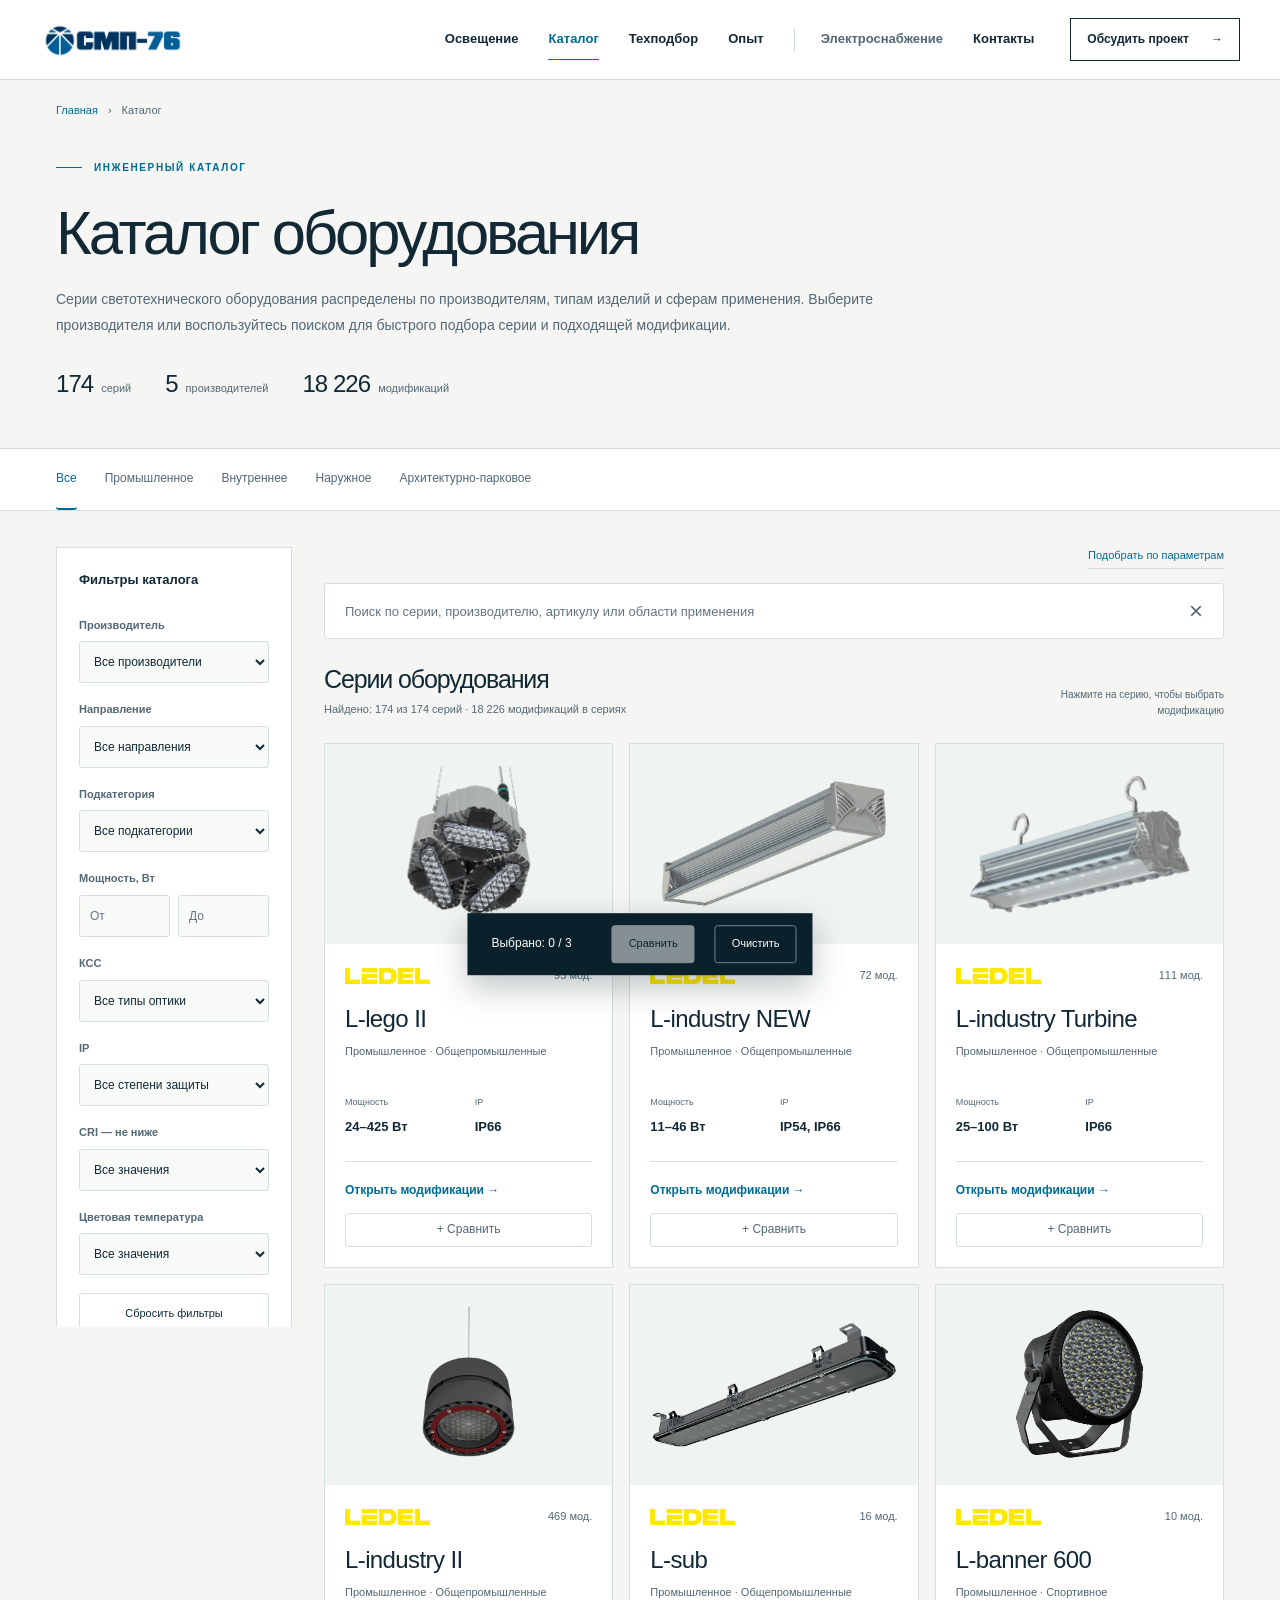
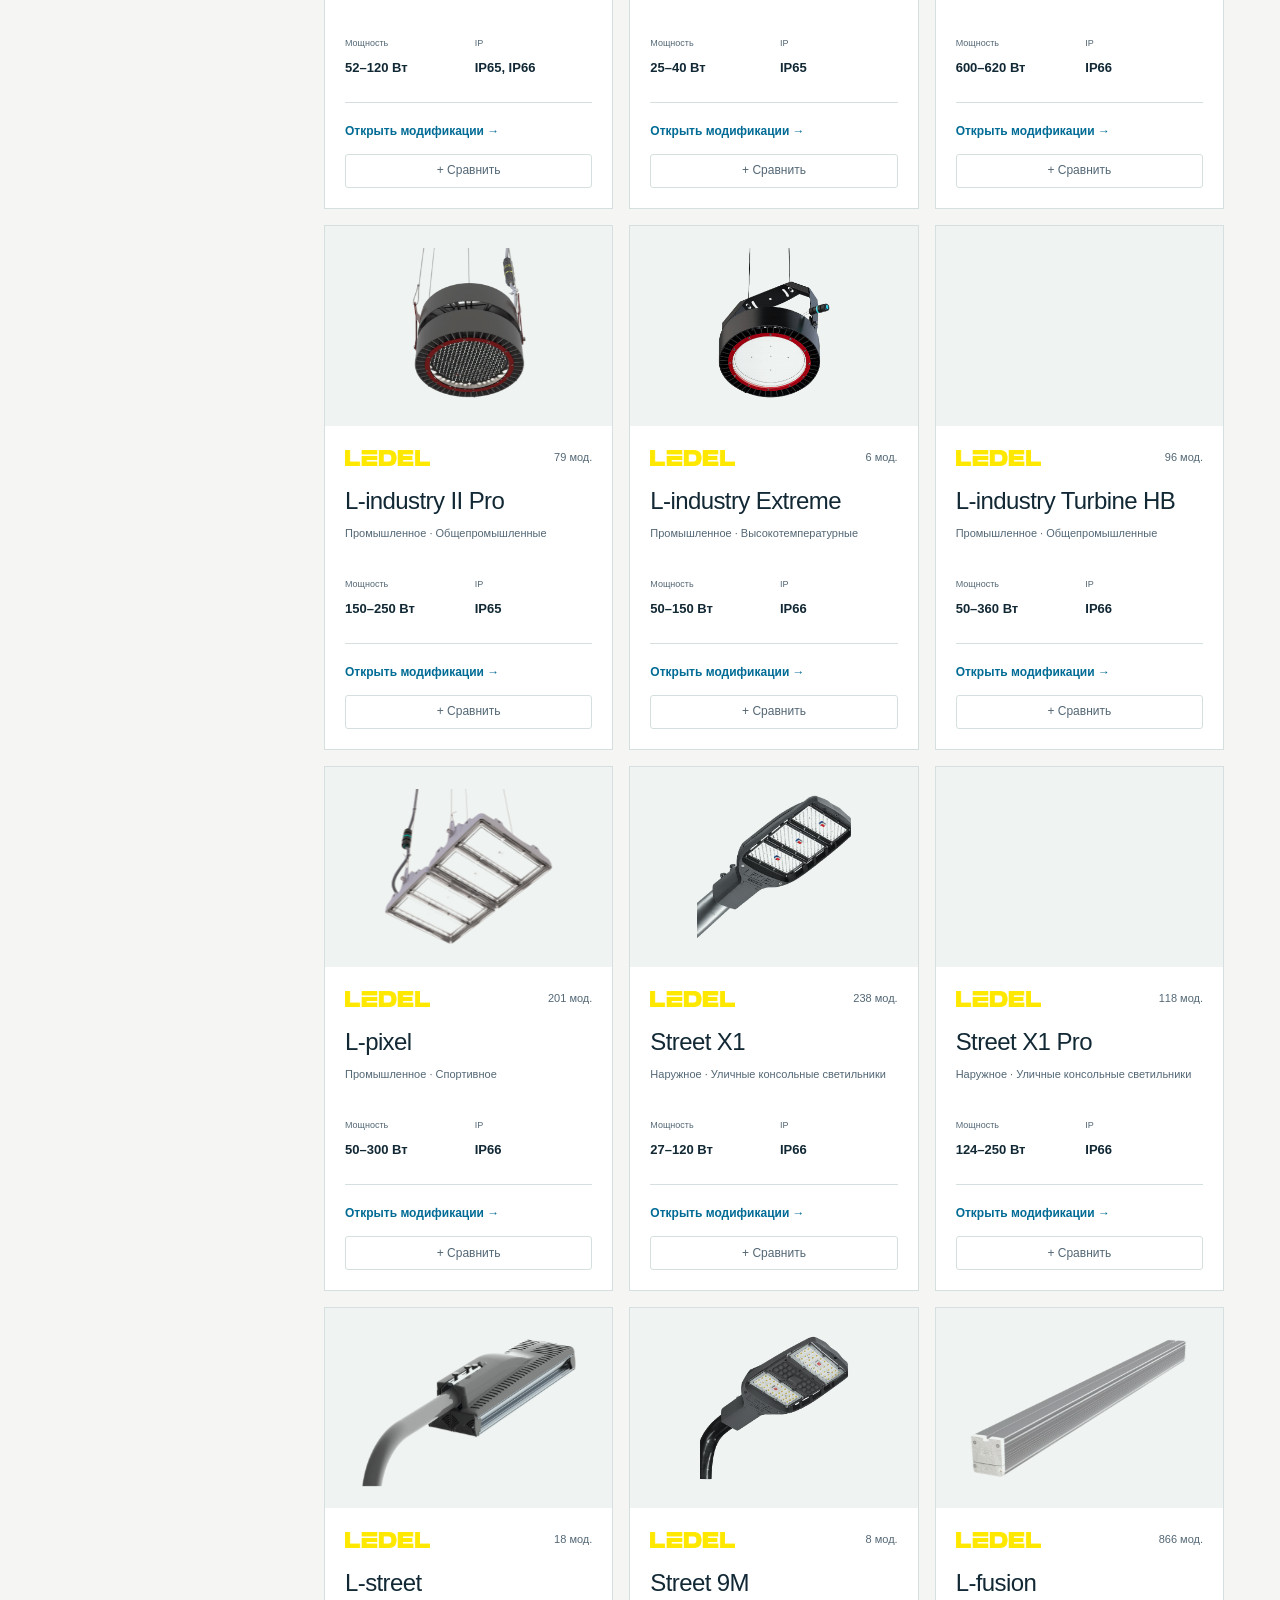
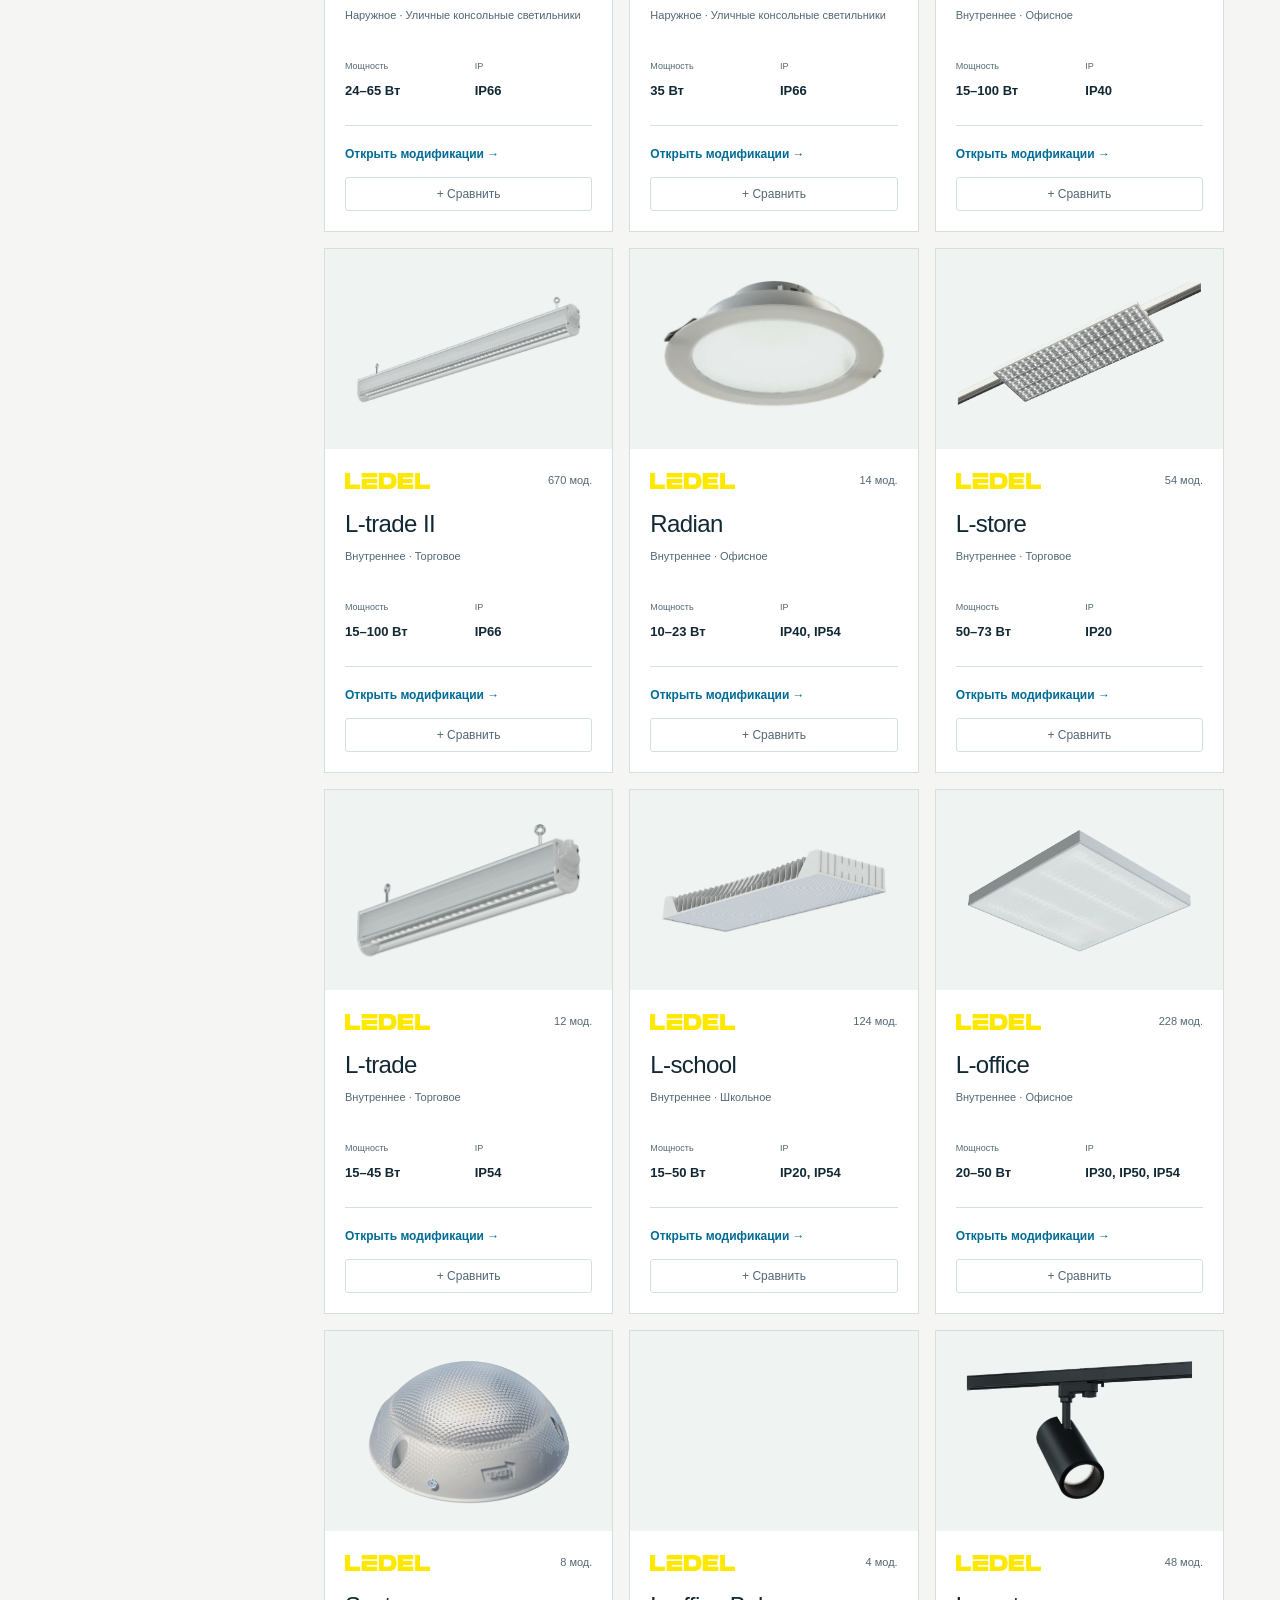
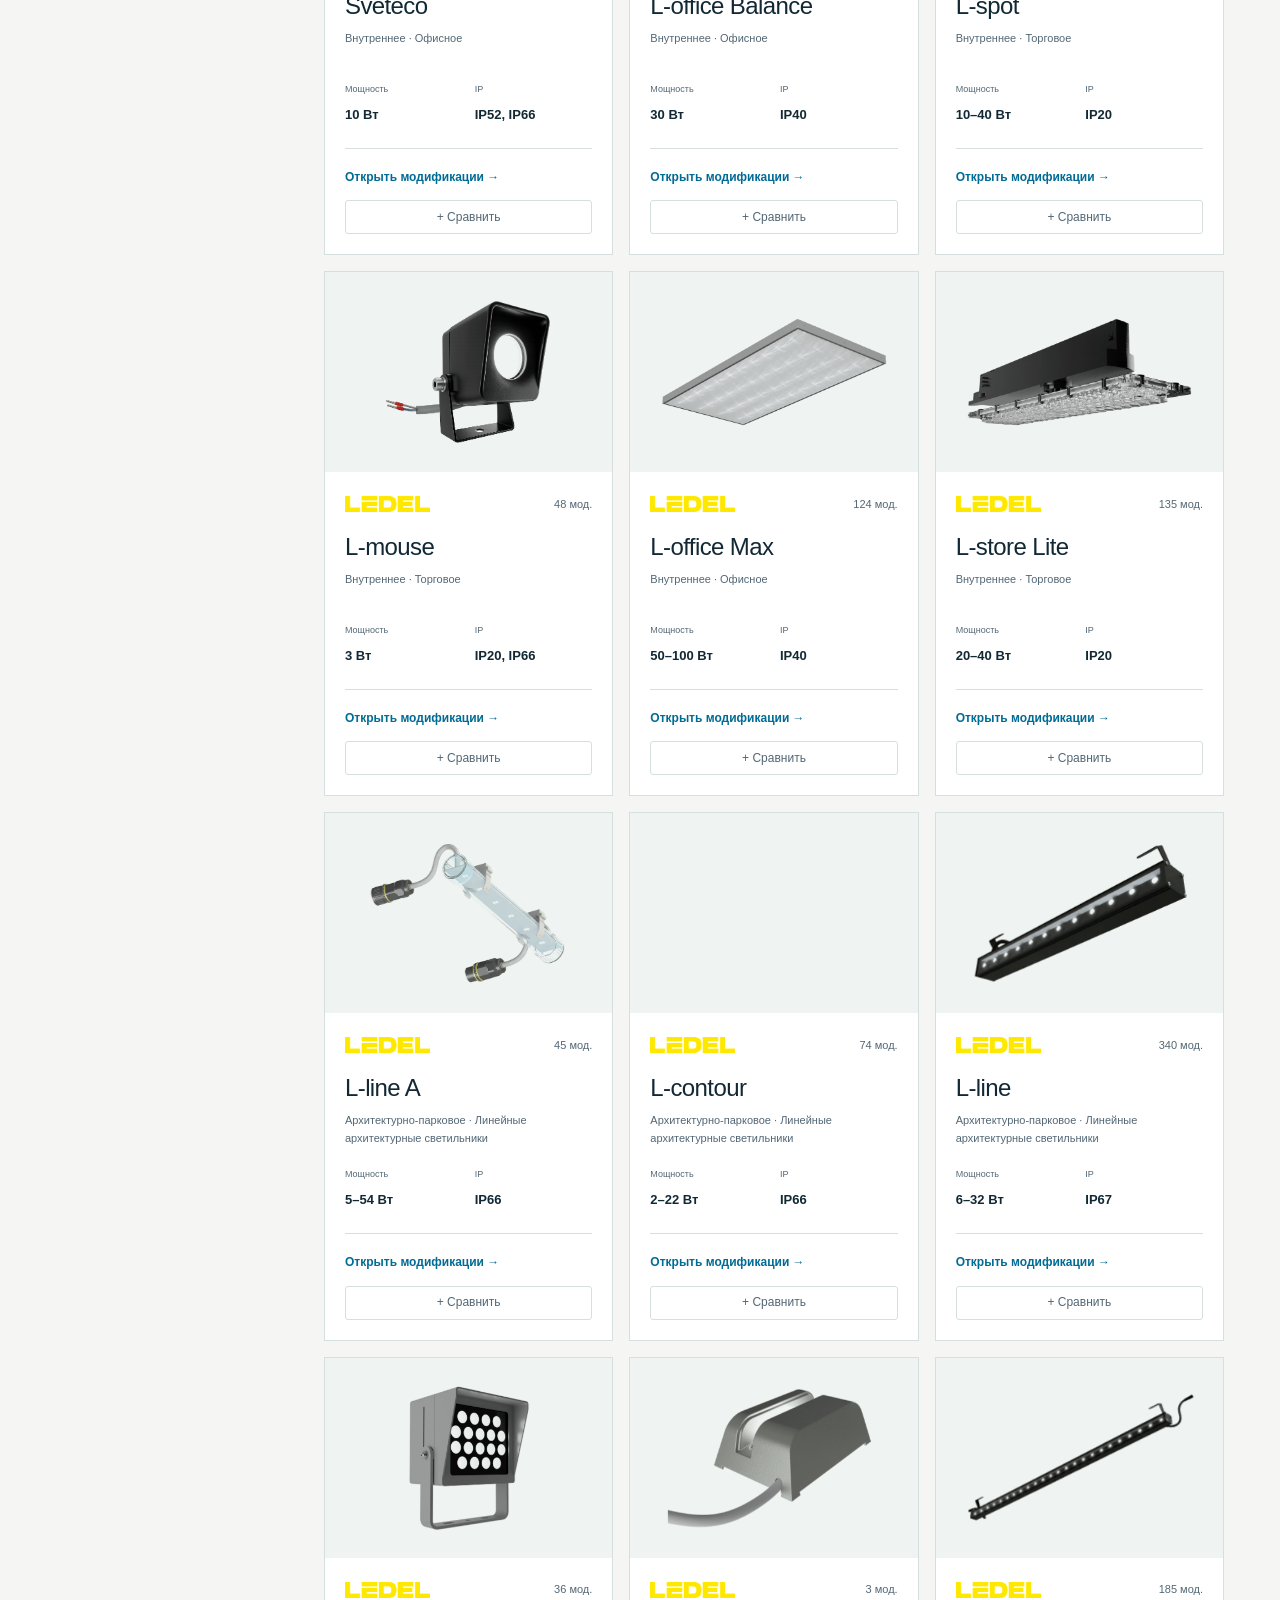
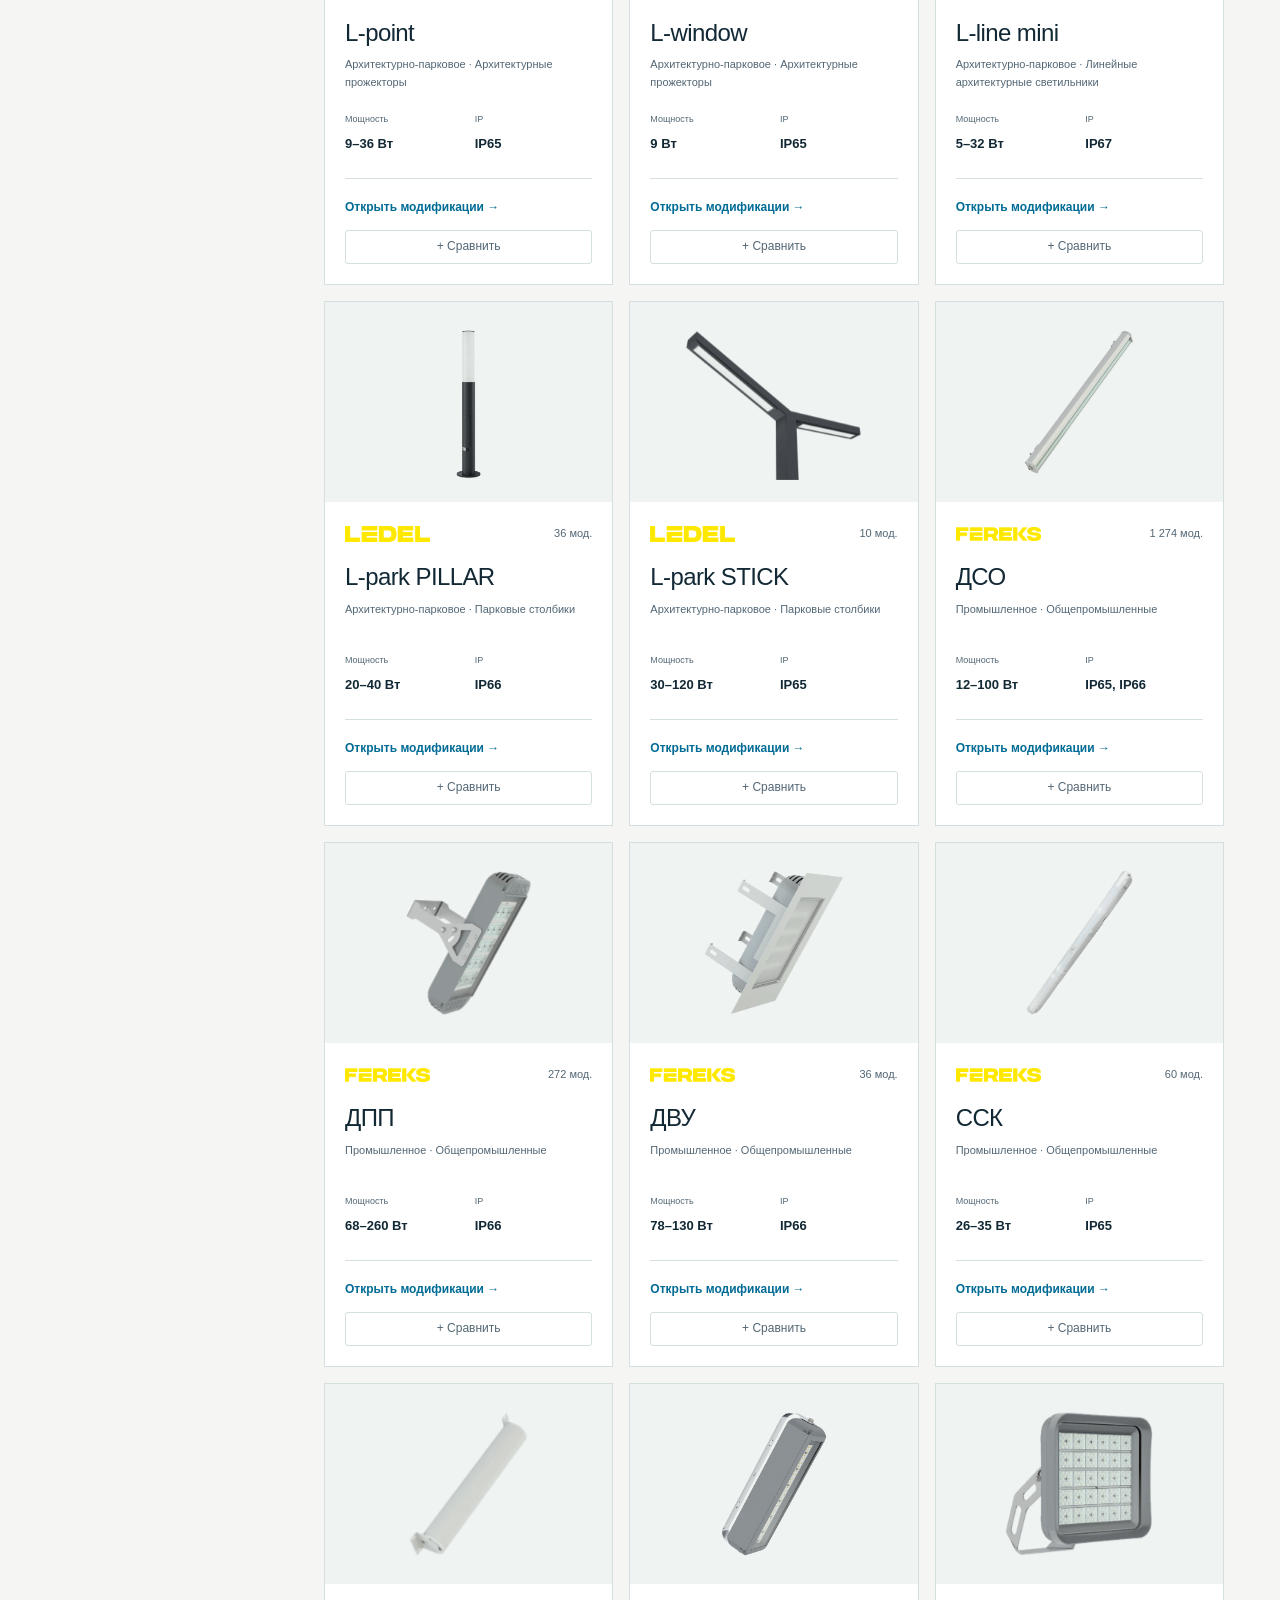
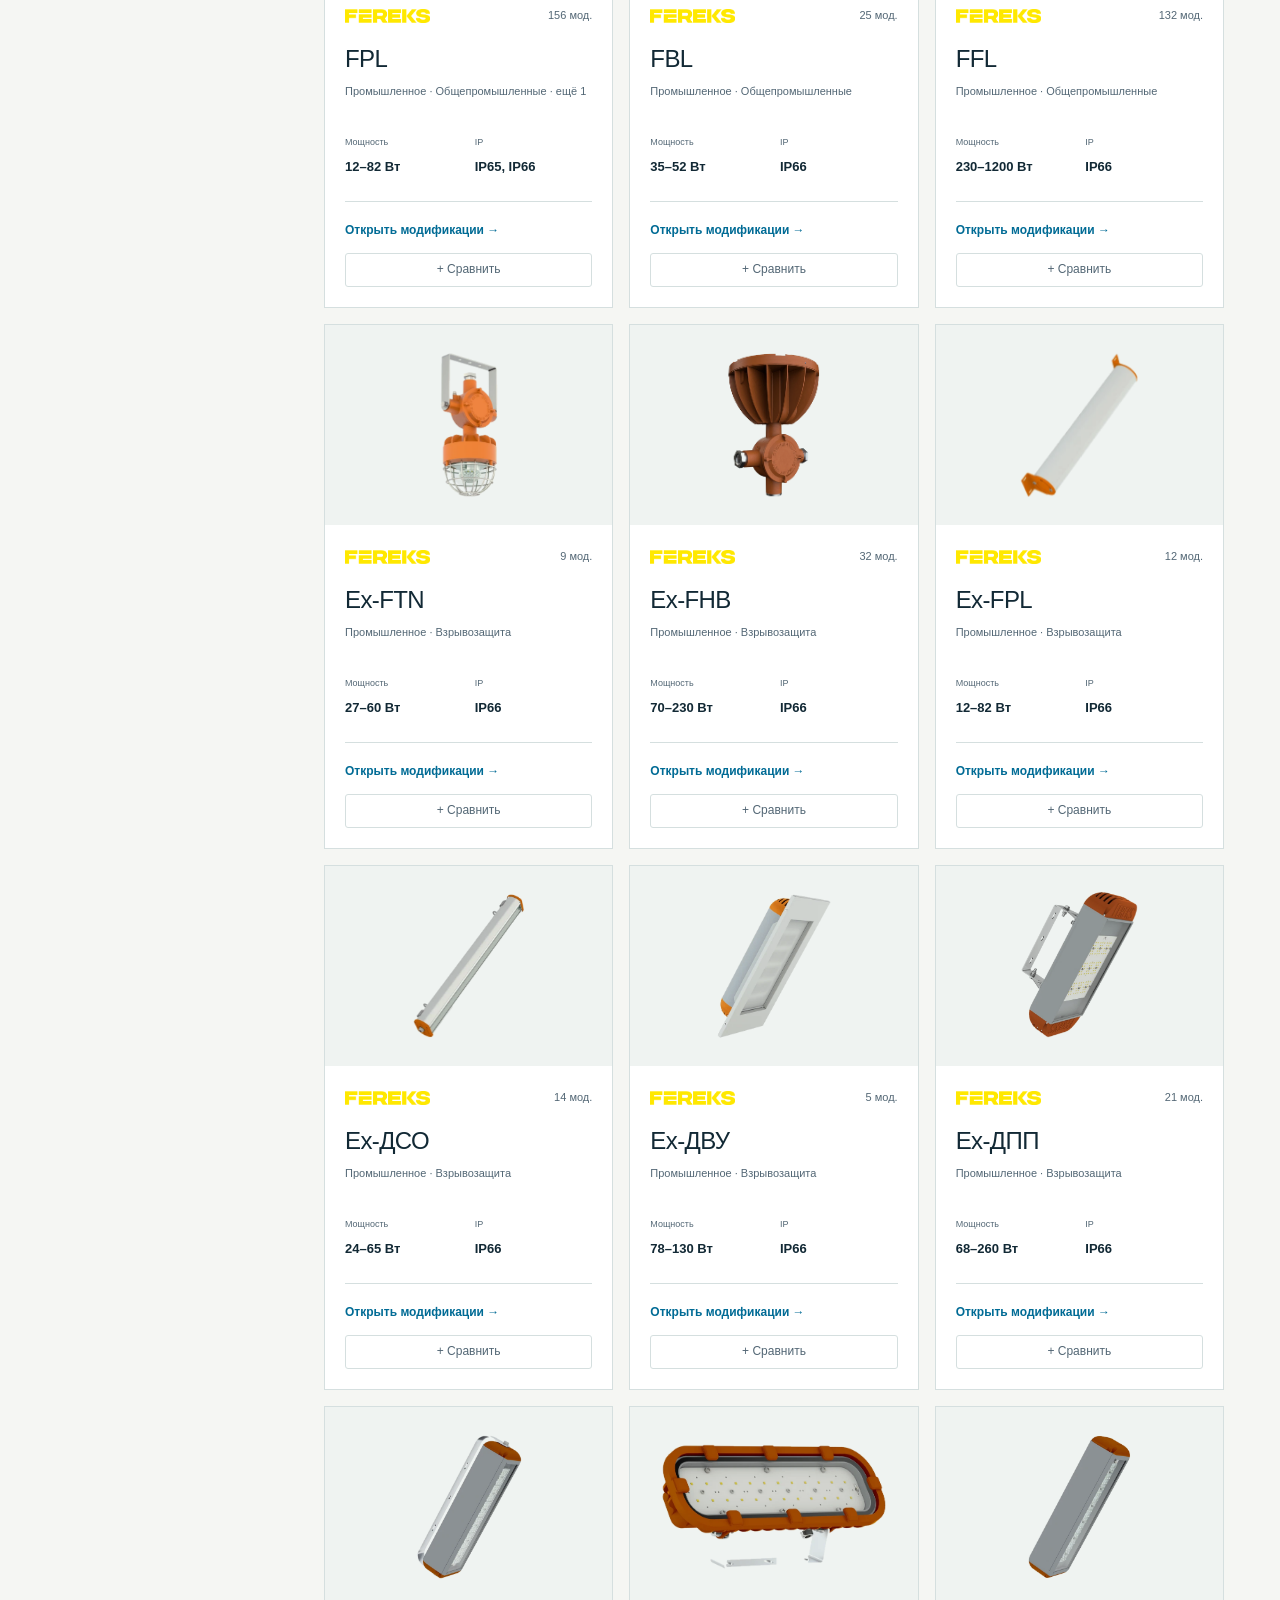
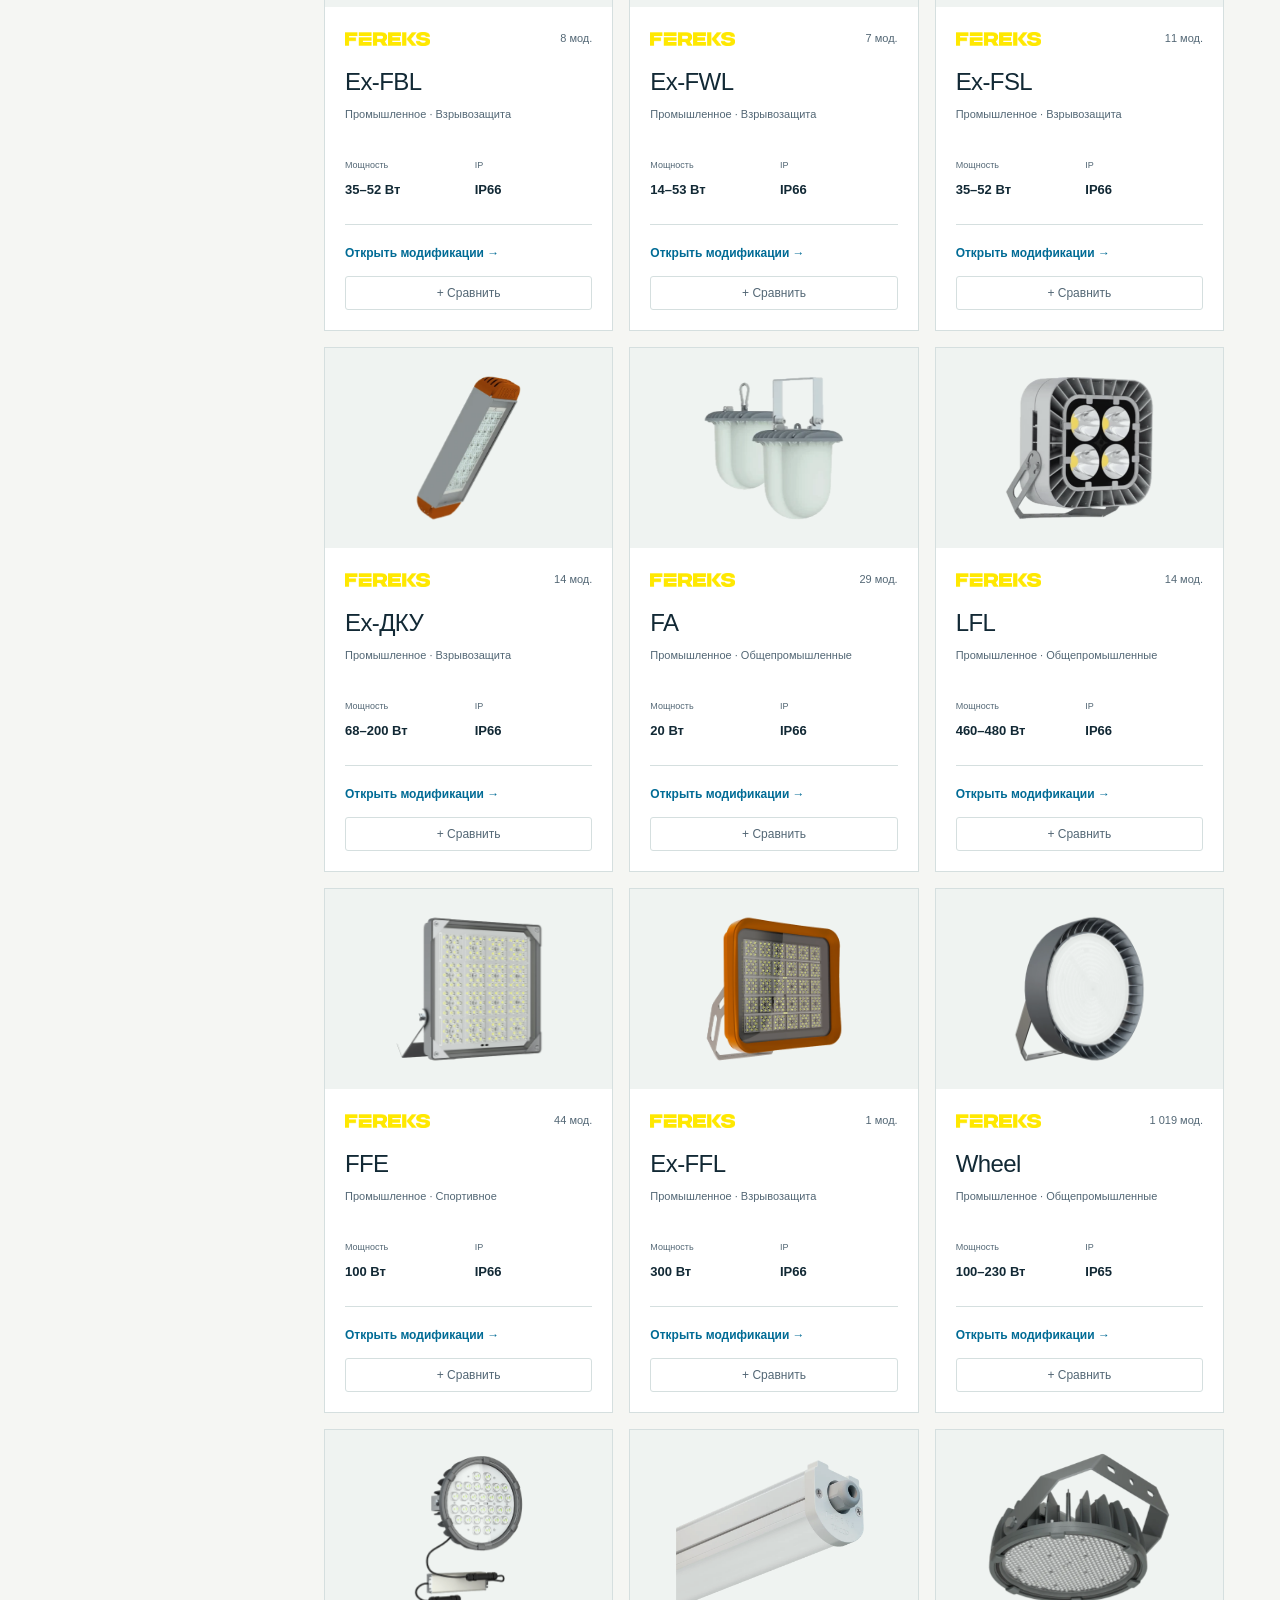
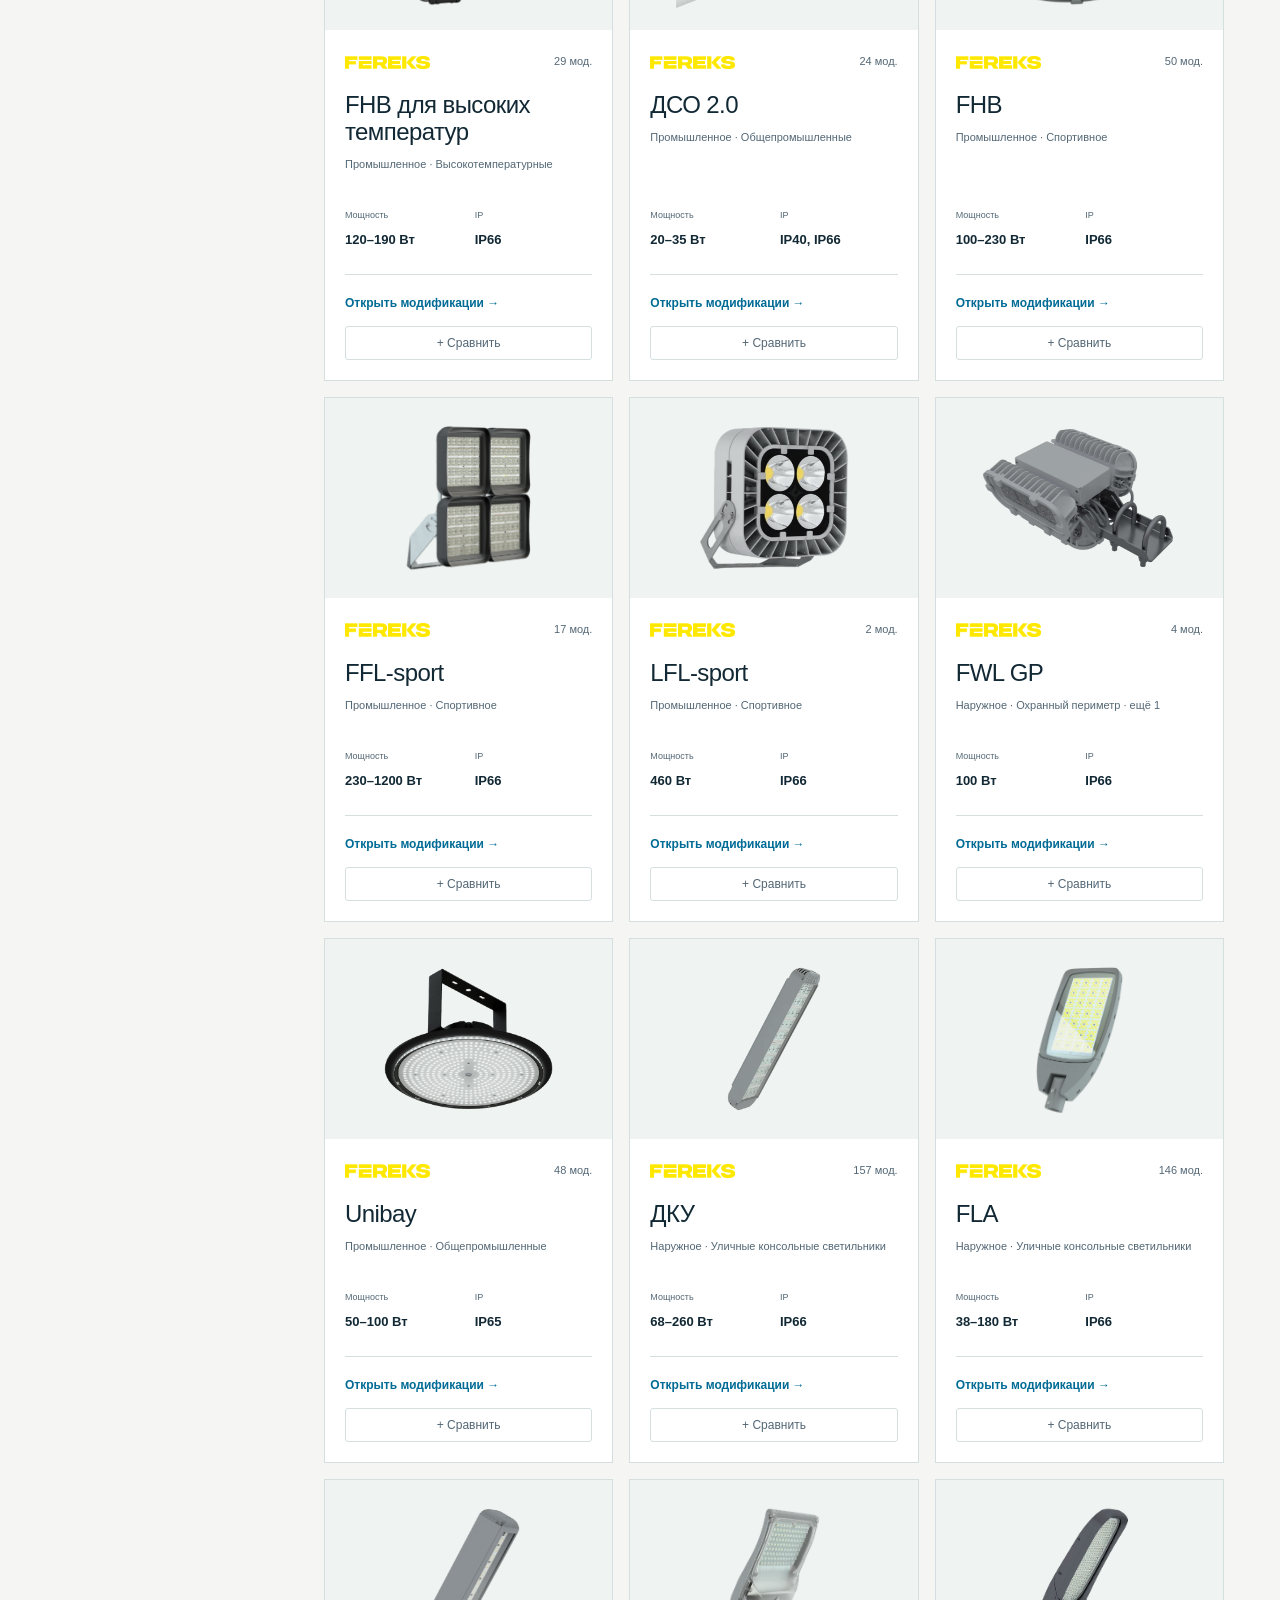
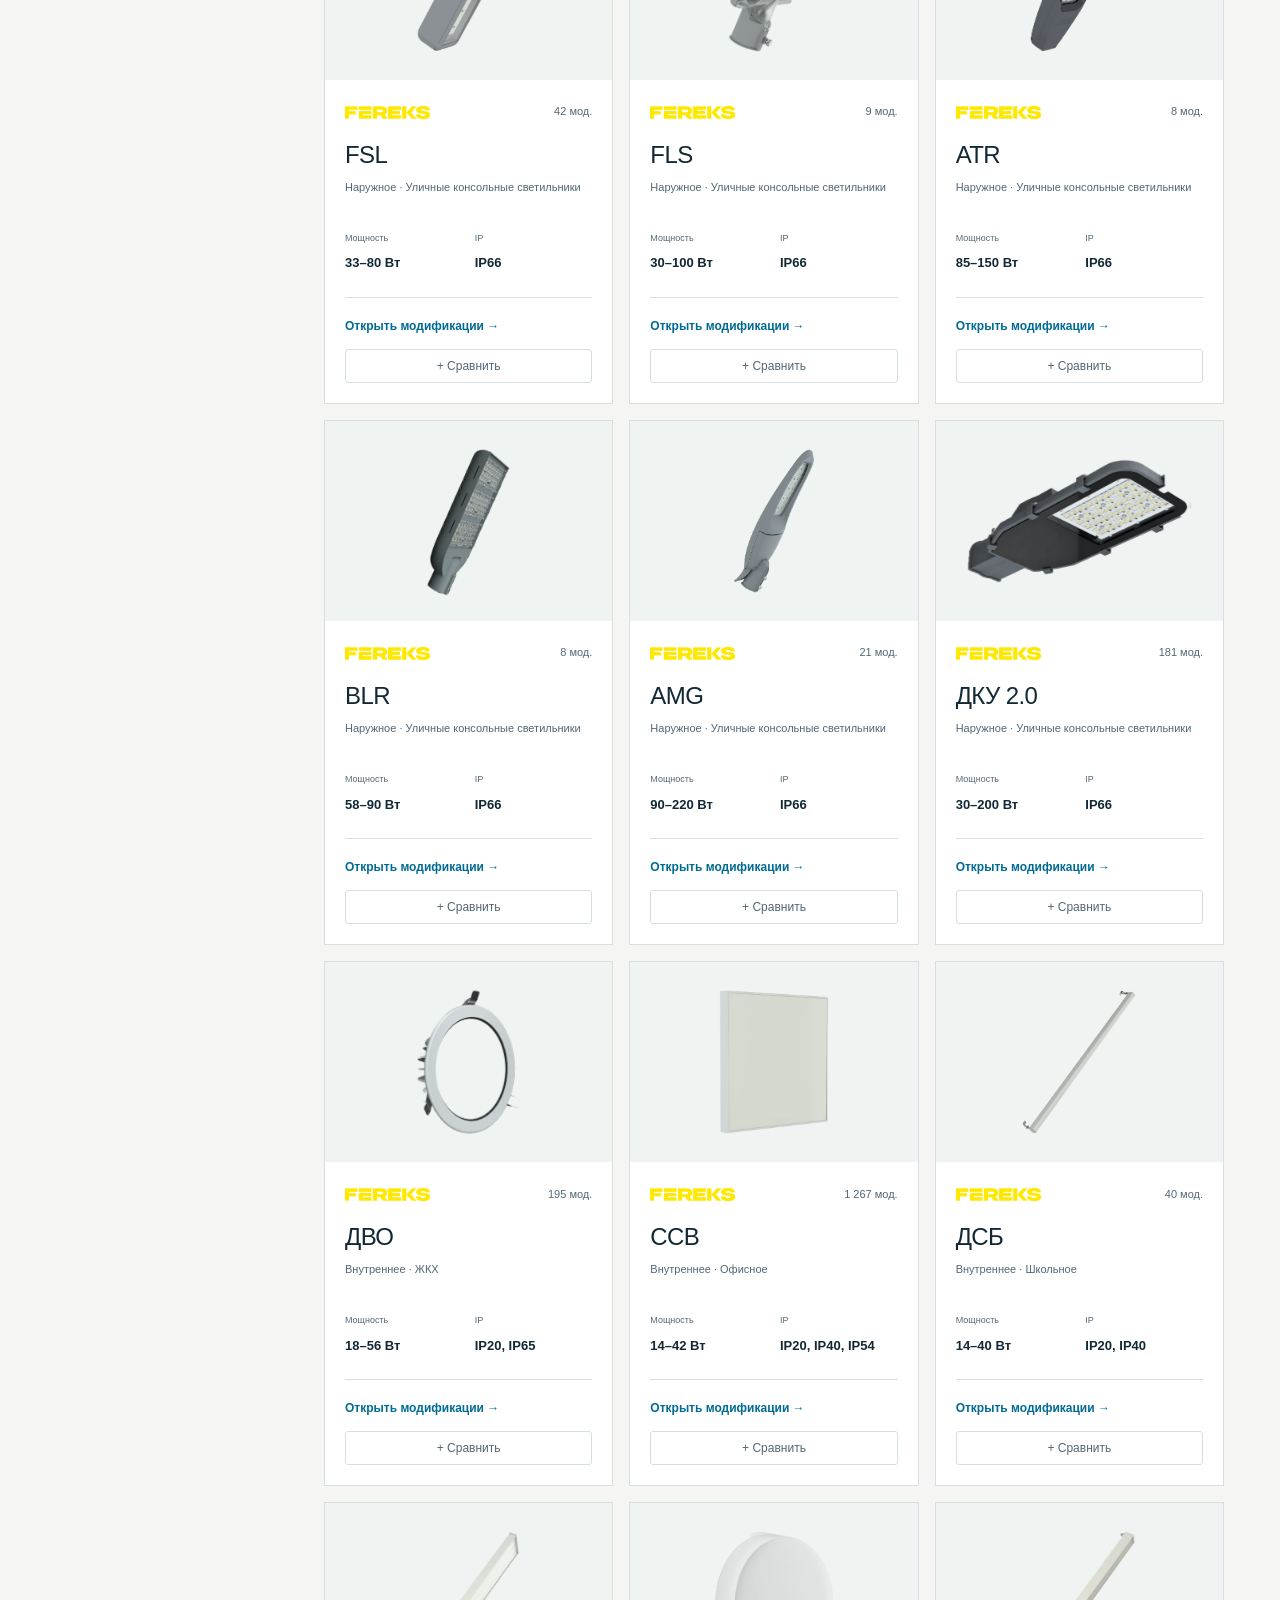
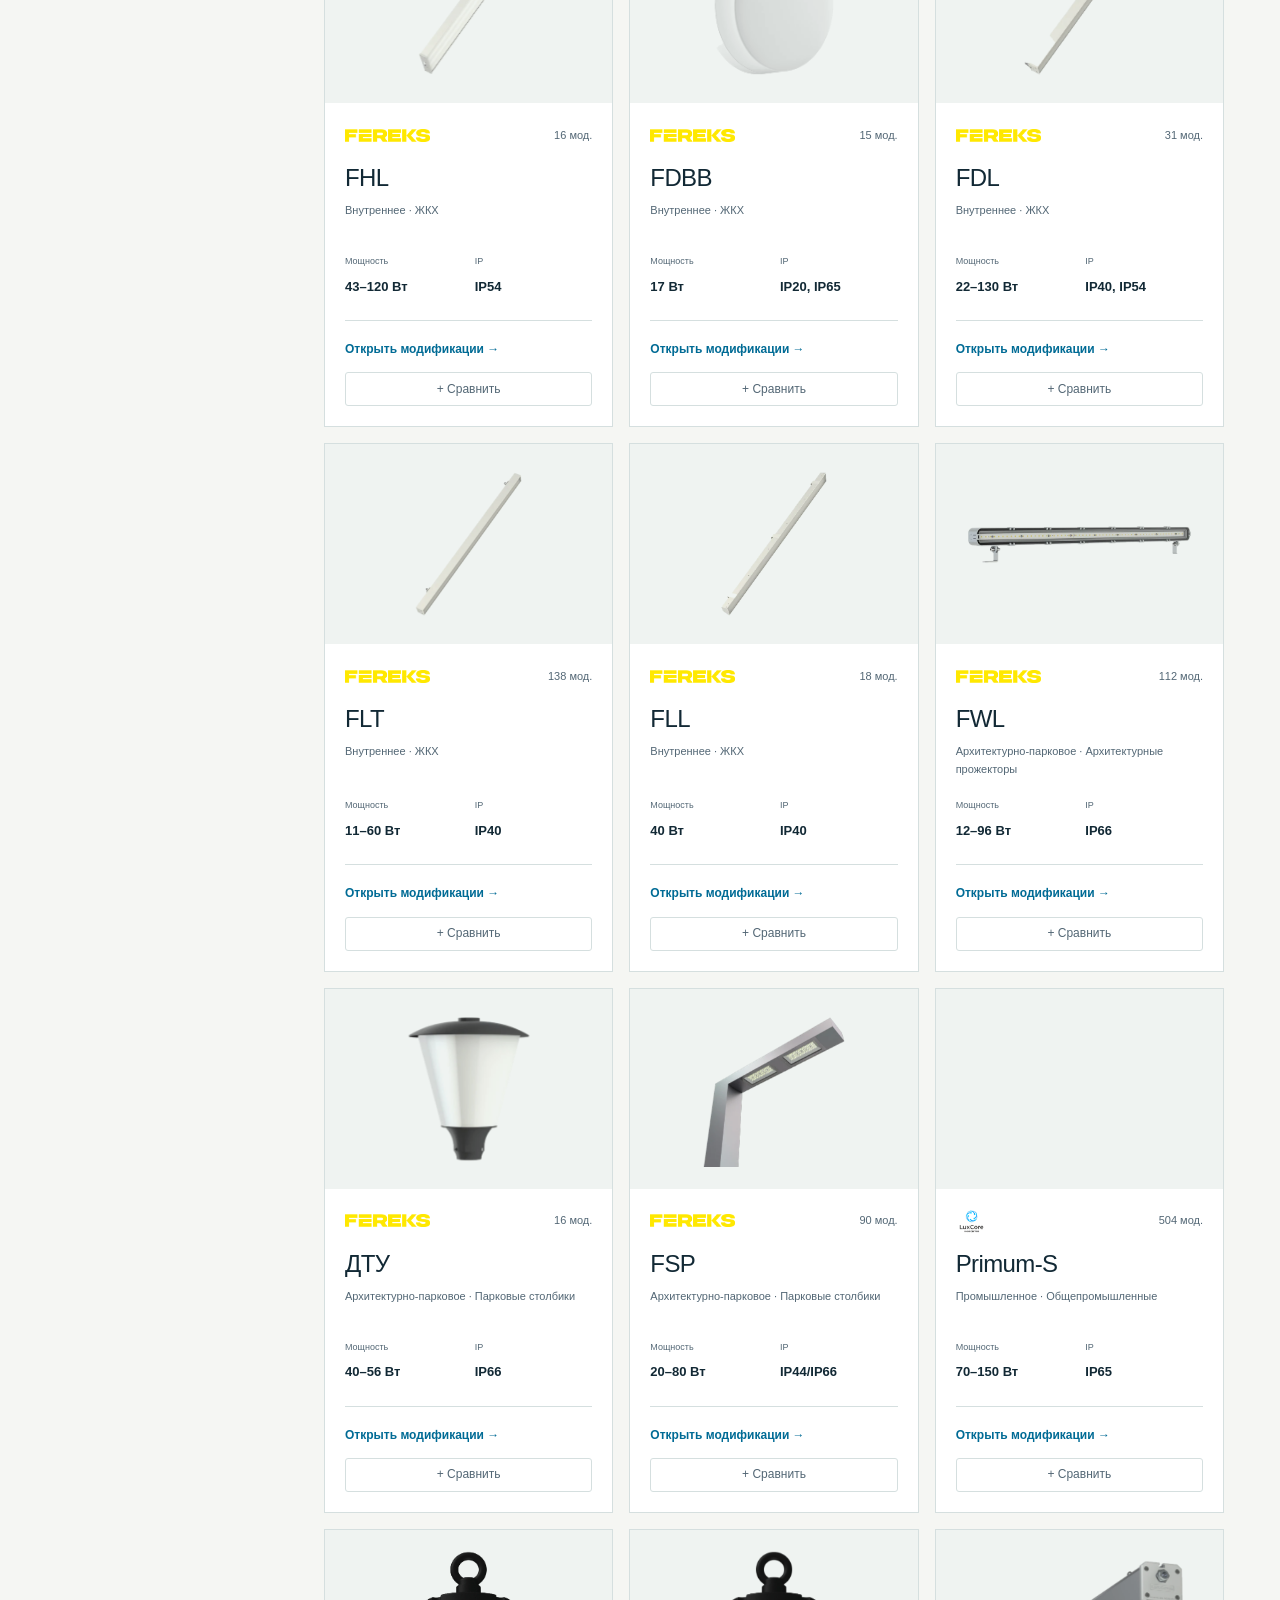
==== commit 95d0b7d8: "Add SMP-76 website redesign for preview" ====
--- a/catalog.html
+++ b/catalog.html
@@ -1,381 +1,301 @@
 <!doctype html>
 <html lang="ru">
-<head>
-<meta charset="utf-8">
-<meta name="viewport" content="width=device-width,initial-scale=1">
-<title>Каталог оборудования | СМП-76</title>
-<meta name="description" content="Каталог светодиодного оборудования FEREKS, LEDEL, ARUNA, LUXCORE и PLG по производителю, сфере применения и типу изделия.">
-<style>
-:root{--bg:#f3f5f7;--card:#fff;--text:#172231;--muted:#687587;--line:#dfe4ea;--blue:#164f9f;--blue2:#0f3b78;--accent:#c7a548;--shadow:0 12px 30px rgba(19,37,58,.08)}
-*{box-sizing:border-box}html{scroll-behavior:smooth}body{margin:0;background:var(--bg);color:var(--text);font-family:Inter,Arial,sans-serif}body.modal-open{overflow:hidden}
-a{color:inherit}button,input,select{font:inherit}
-.nav{height:72px;padding:0 5vw;background:#fff;border-bottom:1px solid var(--line);display:flex;align-items:center;justify-content:space-between;position:sticky;top:0;z-index:50}.brand{display:flex;align-items:center;text-decoration:none}.brand img{display:block;width:260px;max-width:28vw;height:55px;object-fit:contain;object-position:left center}.nav-links{display:flex;gap:24px;align-items:center}.nav-links a{text-decoration:none;font-size:14px;color:var(--muted)}.nav-links a.active{color:var(--blue);font-weight:700}.nav-cta{background:var(--blue);color:#fff!important;padding:11px 18px;border-radius:7px}
-.hero{padding:52px 5vw 34px;background:linear-gradient(135deg,#fff 0%,#eef2f6 100%);border-bottom:1px solid var(--line)}.hero-inner{max-width:1380px;margin:auto}.eyebrow{font-size:12px;text-transform:uppercase;letter-spacing:.17em;color:var(--blue);font-weight:800}.hero h1{margin:10px 0 10px;font-size:clamp(31px,5vw,58px);line-height:1}.hero p{max-width:790px;margin:0;color:var(--muted);font-size:16px;line-height:1.65}.stats{display:flex;gap:24px;flex-wrap:wrap;margin-top:24px}.stat{background:#fff;border:1px solid var(--line);padding:11px 15px;border-radius:8px;font-size:13px;color:var(--muted)}.stat strong{color:var(--text);font-size:18px;margin-right:4px}
-.breadcrumbs{max-width:1380px;margin:0 auto;padding:15px 5vw 0;font-size:12px;color:var(--muted)}.breadcrumbs a{color:var(--blue);text-decoration:none}.breadcrumbs span{margin:0 8px;color:#9aa7b2}.catalog-shell{max-width:1380px;margin:26px auto 0;padding:0 5vw 60px;display:grid;grid-template-columns:220px minmax(0,1fr);gap:18px;align-items:start}.filters-wrap{position:sticky;top:18px}.filters{background:#fff;border:1px solid var(--line);border-radius:12px;padding:16px;box-shadow:var(--shadow)}.filters-title{font-size:13px;font-weight:800;margin:0 0 14px}.search{position:relative;margin-bottom:16px}.search input{width:100%;height:50px;border:1px solid var(--line);border-radius:8px;padding:0 46px 0 16px;font-size:15px;color:var(--text);outline:none}.search input:focus{border-color:var(--blue);box-shadow:0 0 0 3px rgba(22,79,159,.1)}.search button{position:absolute;right:8px;top:8px;width:34px;height:34px;border:0;background:transparent;color:var(--muted);cursor:pointer;font-size:20px}.filter-grid{display:grid;grid-template-columns:1fr;gap:12px}.filter-group label{display:block;font-size:10px;text-transform:uppercase;letter-spacing:.08em;color:var(--muted);font-weight:700;margin-bottom:6px}.filter-group select,.filter-group input,.reset{width:100%;height:42px;border:1px solid var(--line);border-radius:7px;padding:0 10px;font:inherit}.filter-group select,.filter-group input{background:#fff;color:var(--text)}.power-range{display:grid;grid-template-columns:1fr 1fr;gap:8px}.power-range input{min-width:0;padding:0 10px;border:1px solid var(--line);border-radius:7px;font:inherit}.reset{background:#f7f8fa;color:var(--muted);cursor:pointer;font-weight:700;margin-top:2px}.catalog-content{min-width:0}
-.main{padding:0}.result-head{display:flex;align-items:end;justify-content:space-between;gap:20px;margin-bottom:18px}.result-head h2{margin:0;font-size:22px}.result-head p{margin:4px 0 0;color:var(--muted);font-size:13px}.view-note{font-size:12px;color:var(--muted);background:#fff;border:1px solid var(--line);border-radius:7px;padding:8px 11px}.grid{display:grid;grid-template-columns:repeat(auto-fill,minmax(280px,1fr));gap:20px}.card{position:relative;background:#fff;border:1px solid var(--line);border-radius:14px;overflow:hidden;display:flex;flex-direction:column;min-height:455px;transition:transform .22s,box-shadow .22s,border-color .22s;box-shadow:0 6px 20px rgba(19,37,58,.055);cursor:pointer}.card:hover{transform:translateY(-5px);box-shadow:0 18px 38px rgba(19,37,58,.13);border-color:#b9c9da}.card:focus-visible{outline:3px solid rgba(22,79,159,.3)}.card.is-compared{border-color:var(--blue);box-shadow:0 0 0 2px rgba(22,79,159,.12),0 14px 30px rgba(19,37,58,.09)}.image{height:245px;background:linear-gradient(145deg,#fafbfd,#eef2f6);display:flex;align-items:center;justify-content:center;padding:0;border-bottom:1px solid var(--line);position:relative;overflow:hidden}.image img{display:block;width:100%;height:100%;object-fit:contain;object-position:center;transition:transform .25s}.card:hover .image img{transform:scale(1.035)}.placeholder{height:calc(100% - 16px);width:calc(100% - 16px);display:grid;place-items:center;text-align:center;color:var(--blue);font-weight:800;font-size:20px;border:1px dashed #c8d2dd;border-radius:8px}.body{padding:18px;display:flex;flex-direction:column;flex:1}.topline{display:flex;justify-content:space-between;gap:8px;align-items:center;margin-bottom:10px}.brand-mark{display:flex;align-items:center;justify-content:flex-start;height:24px;min-width:64px}.brand-mark img{display:block;max-width:92px;max-height:22px;width:auto;height:auto;object-fit:contain;object-position:left center}.brand-mark.brand-plg img{max-height:24px}.brand-mark.brand-fereks img{max-height:19px}.count{font-size:11px;color:var(--muted)}.name{font-size:21px;line-height:1.16;font-weight:850;margin-bottom:8px;letter-spacing:-.01em}.category{font-size:13px;color:var(--muted);line-height:1.45;min-height:38px}.specs{display:grid;grid-template-columns:1fr 1fr;gap:8px;margin-top:14px}.spec{background:#f6f8fa;border-radius:7px;padding:9px}.spec small{display:block;color:var(--muted);font-size:9px;text-transform:uppercase;letter-spacing:.06em;margin-bottom:3px}.spec b{font-size:12px}.card-actions{display:grid;grid-template-columns:1fr;gap:8px;margin-top:auto;padding-top:15px;border-top:1px solid var(--line)}.open-btn,.compare-btn{height:42px;border-radius:8px;font-weight:800;cursor:pointer}.open-btn{border:0;background:var(--blue);color:#fff;padding:0 18px;text-align:center;display:inline-flex;align-items:center;justify-content:center;white-space:nowrap;font-size:14px;width:100%}.open-btn:hover{background:var(--blue2)}.compare-btn{border:1px solid var(--line);background:#fff;color:var(--blue);padding:0 12px;white-space:nowrap;width:100%}.compare-btn:hover,.compare-btn.active{border-color:var(--blue);background:#eef5ff}.compare-btn.active{color:var(--blue2)}.empty{grid-column:1/-1;background:#fff;border:1px solid var(--line);border-radius:10px;padding:50px;text-align:center;color:var(--muted)}
-/* modal */
-.modal{position:fixed;inset:0;z-index:100;display:none}.modal.open{display:block}.modal-backdrop{position:absolute;inset:0;background:rgba(6,13,26,.72);backdrop-filter:blur(4px)}.modal-panel{position:relative;margin:2vh auto;width:min(1180px,96vw);height:96vh;background:#fff;border-radius:14px;overflow:auto;box-shadow:0 30px 80px rgba(0,0,0,.28)}.modal-close{position:sticky;top:14px;float:right;margin:14px 14px 0 0;z-index:5;width:42px;height:42px;border-radius:50%;border:1px solid var(--line);background:#fff;font-size:25px;cursor:pointer;box-shadow:0 4px 16px rgba(0,0,0,.08)}.modal-content{padding:30px 34px 44px}.series-head{display:grid;grid-template-columns:minmax(260px,38%) 1fr;gap:30px;align-items:center;padding:16px 0 28px;border-bottom:1px solid var(--line)}.series-photo{height:330px;background:#f6f8fa;border:1px solid var(--line);border-radius:12px;padding:0;display:flex;align-items:center;justify-content:center;overflow:hidden}.series-photo img{display:block;width:100%;height:100%;object-fit:contain;object-position:center}.series-meta .eyebrow2{font-size:12px;font-weight:800;color:var(--blue);letter-spacing:.12em;text-transform:uppercase}.series-meta h2{font-size:clamp(30px,4vw,50px);line-height:1;margin:8px 0 12px}.series-meta p{color:var(--muted);line-height:1.55}.chips{display:flex;flex-wrap:wrap;gap:7px;margin-top:16px}.chip{font-size:12px;border:1px solid var(--line);border-radius:999px;padding:6px 10px;background:#f8fafc}.config-title{margin:28px 0 16px}.config-title h3{margin:0;font-size:23px}.config-title p{margin:5px 0 0;color:var(--muted);font-size:13px}.model-toolbar{position:sticky;top:0;z-index:4;background:#fff;padding:10px 0 12px;border-bottom:1px solid var(--line);margin-bottom:14px}.model-search{margin-bottom:12px}.model-search input{width:100%;height:46px;border:1px solid var(--line);border-radius:8px;padding:0 14px}.model-tools-row{display:grid;grid-template-columns:minmax(0,1fr) 220px;gap:12px;align-items:end}.model-filters{display:grid;grid-template-columns:repeat(6,minmax(0,1fr));gap:10px;align-items:end}.sort-panel{border:1px solid var(--line);border-radius:9px;padding:10px;background:#f8fafc}.sort-panel label,.model-filters label{display:flex;align-items:flex-end;min-height:24px;font-size:10px;text-transform:uppercase;letter-spacing:.07em;color:var(--muted);font-weight:700;margin-bottom:5px;line-height:1.05}.sort-panel select,.model-filters select{width:100%;height:40px;border:1px solid var(--line);border-radius:7px;background:#fff;padding:0 8px;font:inherit}.model-reset{height:40px;margin-top:12px;border:1px solid var(--line);border-radius:7px;background:#f7f8fa;cursor:pointer;font-weight:700;padding:0 14px}.model-count{font-size:13px;color:var(--muted);margin-bottom:10px}.table-wrap{overflow:auto;max-height:56vh;border:1px solid var(--line);border-radius:10px}table{width:100%;border-collapse:collapse;min-width:980px}th{position:sticky;top:0;background:#eef3f8;color:#4f6073;font-size:10px;text-transform:uppercase;letter-spacing:.06em;text-align:left;padding:11px;border-bottom:1px solid var(--line)}td{font-size:12px;padding:11px;border-bottom:1px solid #edf0f3;vertical-align:top}tr:hover td{background:#f8fafc}.sku{font-weight:700;min-width:260px}.sku-btn{border:0;background:transparent;padding:0;color:var(--blue);font:inherit;font-weight:800;cursor:pointer;text-align:left}.sku-btn:hover{text-decoration:underline}.copy-note{font-size:11px;color:var(--muted);margin-left:6px}.no-models{padding:30px;text-align:center;color:var(--muted)}
-
-.compare-bar{position:fixed;left:50%;bottom:22px;transform:translate(-50%,130%);z-index:90;background:#172231;color:#fff;border-radius:13px;padding:10px 12px 10px 16px;display:flex;align-items:center;gap:14px;box-shadow:0 18px 45px rgba(0,0,0,.28);transition:transform .25s;max-width:calc(100vw - 24px)}.compare-bar.show{transform:translate(-50%,0)}.compare-bar-text{font-size:13px;white-space:nowrap}.compare-bar button{height:38px;border-radius:8px;border:0;cursor:pointer;font-weight:800;padding:0 14px}.compare-open{background:#fff;color:var(--blue2)}.compare-clear{background:transparent!important;color:#cdd7e3;border:1px solid #536172!important}.compare-modal{position:fixed;inset:0;z-index:120;display:none}.compare-modal.open{display:block}.compare-panel{position:relative;margin:3vh auto;width:min(1200px,96vw);height:94vh;background:#fff;border-radius:15px;overflow:auto;box-shadow:0 30px 90px rgba(0,0,0,.35)}.compare-close{position:sticky;top:12px;right:12px;float:none;display:flex;align-items:center;justify-content:center;margin:12px 12px -54px auto;z-index:20;width:42px;height:42px;background:#fff;color:#172231;border:1px solid #b8c4cf;box-shadow:0 5px 18px rgba(0,0,0,.18);font:700 27px/1 Arial,sans-serif}.compare-close:hover{background:#eef5ff;border-color:var(--blue);color:var(--blue)}.compare-close:focus-visible{outline:3px solid rgba(22,79,159,.28);outline-offset:2px}.compare-content{padding:28px 32px 44px}.compare-title{margin:0 55px 7px 0;font-size:30px}.compare-subtitle{margin:0 0 22px;color:var(--muted)}.compare-table-wrap{overflow:auto;border:1px solid var(--line);border-radius:11px}.compare-table{min-width:760px}.compare-table th{position:sticky;top:0;z-index:2;font-size:12px}.compare-table th:first-child,.compare-table td:first-child{position:sticky;left:0;z-index:1;background:#f4f7fa;font-weight:800;min-width:165px}.compare-table th:first-child{z-index:3}.compare-product{min-width:225px;text-align:center}.compare-product img{display:block;width:150px;height:120px;object-fit:contain;margin:0 auto 10px}.compare-product strong{display:block;font-size:16px}.compare-product small{color:var(--muted)}.share-actions{display:flex;gap:9px;flex-wrap:wrap;margin-top:18px}.share-btn{height:42px;border-radius:8px;border:1px solid var(--line);background:#fff;color:var(--blue);font-weight:800;padding:0 15px;cursor:pointer}.share-btn:hover{border-color:var(--blue);background:#f2f7ff}.share-status{font-size:12px;color:var(--muted);align-self:center}
-
-.quick-wrap{max-width:1380px;margin:18px auto 0;padding:0 5vw}.quick-filters{display:flex;gap:8px;overflow-x:auto;padding-bottom:4px;scrollbar-width:thin}.quick-btn{flex:0 0 auto;height:38px;padding:0 15px;border:1px solid var(--line);border-radius:999px;background:#fff;color:var(--text);font-weight:750;cursor:pointer;transition:.18s}.quick-btn:hover,.quick-btn.active{border-color:var(--blue);background:#eef5ff;color:var(--blue)}
-.compare-table td.diff{background:#fff7df;color:#6f5510;font-weight:750}.compare-table th{vertical-align:top}.compare-product .brand-mark{justify-content:center;margin:6px auto}.compare-open-series{display:inline-flex;margin-top:10px;height:36px;padding:0 12px;align-items:center;justify-content:center;border:0;border-radius:7px;background:var(--blue);color:#fff;text-decoration:none;font-size:12px;font-weight:800;white-space:nowrap}.compare-open-series:hover{background:var(--blue2)}
-.series-page .hero,.series-page .quick-wrap,.series-page .catalog-shell{visibility:hidden}.series-page .modal{display:block}.series-page .modal-backdrop{background:#eef2f6}.series-page .modal-panel{margin:0 auto;width:min(1180px,100vw);height:100vh;border-radius:0;box-shadow:none}
-@media(max-width:1100px){.catalog-shell{grid-template-columns:190px minmax(0,1fr)}.model-filters{grid-template-columns:repeat(3,1fr)}}@media(max-width:1000px){.model-tools-row{grid-template-columns:1fr}.sort-panel{max-width:300px}.model-filters{grid-template-columns:repeat(3,1fr)}.series-head{grid-template-columns:1fr}.series-photo{height:280px}}@media(max-width:900px){.catalog-shell{grid-template-columns:1fr}.filters-wrap{position:static}.filter-grid{grid-template-columns:repeat(3,1fr)}.nav-links a:not(.nav-cta){display:none}.brand img{width:210px;max-width:46vw}}@media(max-width:560px){.compare-bar{bottom:10px;width:calc(100vw - 20px);justify-content:space-between;gap:7px;padding:8px 9px 8px 12px}.compare-bar-text{font-size:11px}.compare-bar button{padding:0 9px}.compare-content{padding:22px 14px 36px}.compare-title{font-size:24px}.nav{padding:0 18px}.hero{padding-left:18px;padding-right:18px}.catalog-shell{padding-left:18px;padding-right:18px}.filter-grid{grid-template-columns:1fr}.result-head{align-items:flex-start;flex-direction:column}.grid{grid-template-columns:1fr}.image{height:250px}.modal-panel{margin:0;width:100%;height:100%;border-radius:0}.modal-content{padding:18px 16px 35px}.model-filters{grid-template-columns:1fr 1fr}.series-photo{height:230px}}
-
-/* CAD-style model selector */
-.models-workspace{display:grid;grid-template-columns:minmax(0,1.45fr) minmax(330px,.85fr);gap:16px;align-items:start}
-.models-list{min-width:0}.models-list .table-wrap{max-height:58vh}.model-table{min-width:720px}.model-table th,.model-table td{white-space:nowrap}.model-table tr{cursor:pointer}.model-table tr.selected td{background:#eaf2ff}.model-table tr.selected td:first-child{box-shadow:inset 4px 0 0 var(--blue)}.model-table .sku-cell{max-width:320px;overflow:hidden;text-overflow:ellipsis;font-weight:800;color:var(--blue)}
-.model-passport{position:sticky;top:154px;border:1px solid var(--line);border-radius:12px;background:#fff;box-shadow:0 10px 30px rgba(22,42,68,.08);overflow:hidden;max-height:calc(96vh - 180px);overflow:auto}
-.passport-empty{padding:48px 28px;text-align:center;color:var(--muted)}.passport-empty strong{display:block;color:var(--ink);font-size:18px;margin-bottom:7px}
-.passport-head{padding:20px 20px 16px;background:linear-gradient(135deg,#f4f8fd,#fff);border-bottom:1px solid var(--line)}.passport-kicker{font-size:10px;text-transform:uppercase;letter-spacing:.1em;color:var(--muted);font-weight:800}.passport-title-row{display:flex;gap:10px;align-items:flex-start;justify-content:space-between;margin-top:6px}.passport-title{font-size:18px;line-height:1.25;font-weight:900;word-break:break-word}.passport-copy{flex:0 0 auto;border:1px solid var(--line);background:#fff;color:var(--blue);border-radius:7px;padding:7px 9px;font-weight:800;cursor:pointer}.passport-name{font-size:12px;color:var(--muted);line-height:1.4;margin-top:8px}
-.passport-groups{padding:8px 18px 18px}.passport-group{padding:14px 0 6px;border-bottom:1px solid #edf1f5}.passport-group:last-child{border-bottom:0}.passport-group h4{margin:0 0 8px;font-size:12px;text-transform:uppercase;letter-spacing:.08em;color:var(--blue)}.passport-row{display:grid;grid-template-columns:minmax(125px,45%) 1fr;gap:10px;padding:6px 0;font-size:12px}.passport-row span{color:var(--muted)}.passport-row b{font-weight:750;word-break:break-word}.passport-actions{padding:0 18px 18px;display:grid;gap:8px}.passport-link{display:flex;align-items:center;justify-content:center;min-height:42px;border-radius:8px;background:var(--blue);color:#fff;text-decoration:none;font-weight:800;font-size:13px}.passport-link.secondary{background:#fff;color:var(--blue);border:1px solid var(--line)}
-@media(max-width:1000px){.models-workspace{grid-template-columns:1fr}.model-passport{position:static;max-height:none}.models-list .table-wrap{max-height:48vh}}
-@media(max-width:560px){.models-workspace{gap:12px}.model-table{min-width:620px}.passport-head{padding:16px}.passport-groups{padding:6px 14px 14px}.passport-actions{padding:0 14px 14px}.passport-row{grid-template-columns:1fr;gap:2px}.model-passport{border-radius:10px}}
-
-
-/* Stage 3 repair: synchronized CAD panels and stable table header */
-@media (min-width:1001px){
-  .models-workspace{align-items:stretch;height:min(620px,58vh);min-height:440px}
-  .models-list{height:100%;min-height:0}
-  .models-list .table-wrap{height:100%;max-height:none;overflow:auto;border:1px solid var(--line);border-radius:12px;background:#fff}
-  .model-passport{position:relative;top:auto;height:100%;max-height:none;min-height:0;overflow:auto}
-}
-.model-table thead th{position:sticky;top:0;z-index:3;background:#eef3f8;box-shadow:0 1px 0 var(--line)}
-.model-table tbody tr.selected td{background:#e4efff!important}
-.model-table tbody tr.selected td:first-child{box-shadow:inset 4px 0 0 var(--blue)}
-@media (max-width:1000px){
-  .models-workspace{height:auto;min-height:0}
-  .models-list{height:auto}
-  .models-list .table-wrap{height:auto;max-height:48vh;overflow:auto}
-  .model-passport{height:auto;max-height:none}
-}
-
-/* Stage 4.1: series summary, documentation request and catalog UI polish */
-.filters{background:#f8fafc}
-.filters-title{font-size:16px;line-height:1.25;font-weight:700;color:var(--text);margin:0 0 16px}
-.filter-group label{font-size:12px;line-height:1.25;letter-spacing:.035em;text-transform:none;font-weight:650;color:#4f5d6d;margin-bottom:7px}
-.filter-group select,.filter-group input{background:#f0f3f6;border-color:#d8dee6;color:var(--text)}
-.filter-group select:focus,.filter-group input:focus{outline:none;border-color:var(--blue);box-shadow:0 0 0 3px rgba(22,79,159,.09);background:#fff}
-.reset{background:#e9edf2;color:#4f5d6d;border-color:#d8dee6;font-weight:600}
-.open-btn,.compare-btn{font-weight:600;letter-spacing:0;font-family:Inter,Arial,sans-serif}
-.open-btn{font-size:13px}.compare-btn{font-size:13px}
-.series-overview{margin:22px 0 6px;padding:22px;border:1px solid var(--line);border-radius:12px;background:#f8fafc}
-.series-overview-head{display:flex;align-items:flex-start;justify-content:space-between;gap:16px;margin-bottom:16px}
-.series-overview-head h3{margin:0;font-size:22px}.series-overview-head p{margin:5px 0 0;color:var(--muted);font-size:13px;line-height:1.5}
-.series-overview-count{flex:0 0 auto;border:1px solid #d8e1eb;background:#fff;border-radius:999px;padding:8px 12px;font-size:12px;color:var(--muted);white-space:nowrap}
-.series-overview-count strong{color:var(--text);font-size:14px}
-.series-overview-grid{display:grid;grid-template-columns:repeat(3,minmax(0,1fr));gap:12px}
-.series-overview-group{background:#fff;border:1px solid #e1e6ec;border-radius:10px;padding:15px}
-.series-overview-group h4{margin:0 0 10px;color:var(--blue);font-size:11px;text-transform:uppercase;letter-spacing:.075em}
-.series-overview-row{display:grid;grid-template-columns:minmax(105px,42%) 1fr;gap:10px;padding:6px 0;border-bottom:1px solid #eef1f4;font-size:12px}
-.series-overview-row:last-child{border-bottom:0}.series-overview-row span{color:var(--muted)}.series-overview-row b{font-weight:650;word-break:break-word}
-.docs-request{display:flex;align-items:center;justify-content:space-between;gap:18px;margin:16px 0 4px;padding:17px 18px;border:1px solid #d9e1ea;border-radius:10px;background:#fff}
-.docs-request strong{display:block;font-size:15px;margin-bottom:4px}.docs-request p{margin:0;color:var(--muted);font-size:12px;line-height:1.5}
-.docs-request-btn{flex:0 0 auto;min-height:40px;padding:0 16px;border:0;border-radius:8px;background:var(--blue);color:#fff;text-decoration:none;display:inline-flex;align-items:center;justify-content:center;font-size:13px;font-weight:600;white-space:nowrap}
-.docs-request-btn:hover{background:var(--blue2)}
-@media(max-width:900px){.series-overview-grid{grid-template-columns:1fr}.docs-request{align-items:flex-start;flex-direction:column}.docs-request-btn{width:100%}}
-@media(max-width:560px){.series-overview{padding:16px}.series-overview-head{flex-direction:column}.series-overview-row{grid-template-columns:1fr;gap:2px}}
-
-
-/* Compact modification table: all columns fit without horizontal scrolling on desktop */
-@media (min-width:721px){
-  .model-table{width:100%;min-width:0;table-layout:fixed}
-  .model-table th,.model-table td{white-space:normal;padding:9px 7px;line-height:1.3;overflow-wrap:anywhere}
-  .model-table th:nth-child(1),.model-table td:nth-child(1){width:26%}
-  .model-table th:nth-child(2),.model-table td:nth-child(2){width:12%}
-  .model-table th:nth-child(3),.model-table td:nth-child(3){width:15%}
-  .model-table th:nth-child(4),.model-table td:nth-child(4){width:23%}
-  .model-table th:nth-child(5),.model-table td:nth-child(5){width:16%}
-  .model-table th:nth-child(6),.model-table td:nth-child(6){width:8%}
-  .model-table .sku-cell{max-width:none}
-  .models-list .table-wrap{overflow-y:auto;overflow-x:hidden}
-}
-
-
-.active-filter-strip{display:none;flex-wrap:wrap;align-items:center;gap:8px;margin:0 0 16px}.active-filter-strip.show{display:flex}.active-filter-label{font-size:12px;color:var(--muted);font-weight:800}.active-filter-chip{display:inline-flex;align-items:center;gap:7px;border:1px solid #cbd8e6;background:#fff;color:var(--blue2);border-radius:999px;padding:7px 10px;font-size:12px;cursor:pointer}.active-filter-chip:hover{background:#eef5ff;border-color:var(--blue)}.active-filter-chip span{font-size:16px;line-height:1}.compare-items{display:flex;align-items:center;gap:6px}.compare-mini{width:38px;height:38px;border-radius:7px;background:#fff;border:1px solid rgba(255,255,255,.28);display:grid;place-items:center;overflow:hidden}.compare-mini img{width:100%;height:100%;object-fit:contain}.compare-mini b{font-size:10px;color:var(--blue2)}.series-copy-specs{margin-left:8px}.copy-spec-status{font-size:12px;color:var(--muted);margin-left:8px}@media(max-width:720px){.compare-items{display:none}.compare-bar{left:12px;right:12px;transform:translateY(130%);max-width:none;justify-content:space-between}.compare-bar.show{transform:translateY(0)}.compare-bar-text{white-space:normal}.active-filter-strip{margin-top:-4px}}
-</style>
-<style>
-
-/* Dual navigation: company directions + navigation of the selected direction */
-html{scroll-padding-top:130px}
-.company-header{position:sticky;top:0;z-index:1200;background:rgba(255,255,255,.98);color:#172231;border-top:4px solid #42464d;border-bottom:1px solid #dfe4ea;box-shadow:0 4px 18px rgba(19,37,58,.07);font-family:Inter,Arial,sans-serif}
-.company-header.company-header--fixed{position:fixed;left:0;right:0}
-.company-header-top{height:58px;padding:0 5vw;display:grid;grid-template-columns:minmax(190px,1fr) auto minmax(190px,1fr);align-items:center;border-bottom:1px solid #dfe5ec}
-.company-brand{display:flex;align-items:center;justify-self:start;text-decoration:none;min-width:0}
-.company-brand img{display:block;width:250px;max-width:26vw;height:36px;object-fit:contain;object-position:left center}
-.company-directions{height:100%;display:flex;align-items:stretch;background:#eef1f5;border-left:1px solid #d9e0e8;border-right:1px solid #d9e0e8;box-shadow:0 1px 0 rgba(255,255,255,.7) inset}
-.company-direction{position:relative;display:flex;align-items:center;justify-content:center;min-width:228px;padding:0 34px;text-decoration:none;color:#728094;font-size:12px;font-weight:800;letter-spacing:.1em;text-transform:uppercase;border-right:1px solid #d9e0e8;transition:color .2s,background .2s,box-shadow .2s}
-.company-direction:last-child{border-right:0}.company-direction:hover{color:#164f9f;background:#f8fbff}
-.company-direction.active{color:#164f9f;background:#eaf2ff;box-shadow:inset 0 0 0 1px rgba(36,92,199,.08)}
-.company-direction.active::after{content:'';position:absolute;left:22px;right:22px;bottom:-1px;height:4px;background:#245cc7}
-.company-contact{justify-self:end;text-decoration:none;color:#5f6b7a;font-size:11px;font-weight:750;letter-spacing:.09em;text-transform:uppercase;transition:color .2s}
-.company-contact:hover{color:#164f9f}
-.company-menu-button{display:none;border:0;background:transparent;color:#172231;font-size:24px;line-height:1;cursor:pointer;padding:6px}
-.company-subnav{height:58px;padding:0 5vw;display:flex;align-items:center;gap:24px;background:#fff}
-.company-sub-links{display:flex;align-items:center;gap:30px;min-width:0}
-.company-sub-link{text-decoration:none;color:#657283;font-size:12px;font-weight:650;letter-spacing:.065em;text-transform:uppercase;white-space:nowrap;transition:color .2s}
-.company-sub-link:hover,.company-sub-link.active{color:#164f9f}
-.company-action{margin-left:auto;display:inline-flex;align-items:center;justify-content:center;min-height:38px;padding:0 18px;border-radius:4px;background:#245cc7;color:#fff!important;text-decoration:none;font-size:11px;font-weight:750;letter-spacing:.075em;text-transform:uppercase;white-space:nowrap;transition:background .2s}
-.company-action:hover{background:#174aae}
-@media(max-width:980px){
-  html{scroll-padding-top:154px}
-  .company-header-top{height:auto;min-height:62px;padding:7px 22px 0;grid-template-columns:1fr auto auto;column-gap:14px;row-gap:7px}
-  .company-brand{grid-column:1;grid-row:1}
-  .company-brand img{width:190px;max-width:48vw;height:38px}
-  .company-contact{grid-column:2;grid-row:1;font-size:10px}
-  .company-menu-button{display:block;grid-column:3;grid-row:1;justify-self:end}
-  .company-directions{grid-column:1/-1;grid-row:2;width:calc(100% + 44px);height:48px;margin-left:-22px}
-  .company-direction{min-width:0;flex:1;padding:0 10px;font-size:10.5px;letter-spacing:.075em}
-  .company-subnav{display:none;height:auto;padding:18px 22px 22px;align-items:stretch;gap:18px;border-top:1px solid #e5e9ee}
-  .company-header.open .company-subnav{display:flex;flex-direction:column}
-  .company-sub-links{flex-direction:column;align-items:stretch;gap:0}
-  .company-sub-link{padding:11px 2px;border-bottom:1px solid #edf0f3}
-  .company-action{width:100%;min-height:44px;margin-left:0}
-}
-@media(max-width:520px){
-  .company-header-top{padding-left:16px;padding-right:16px;column-gap:10px}
-  .company-brand img{width:160px;max-width:45vw}
-  .company-contact{font-size:9px;letter-spacing:.055em}
-  .company-directions{width:calc(100% + 32px);margin-left:-16px}
-  .company-direction{font-size:9.5px;letter-spacing:.05em}
-  .company-subnav{padding-left:16px;padding-right:16px}
-}
-
-</style>
-
-<style>
-/* Header and modal layering fix */
-:root{--company-header-height:120px}
-.filters-wrap{top:calc(var(--company-header-height) + 18px)}
-.modal{z-index:2000}
-.compare-modal{z-index:2100}
-.series-page .modal{inset:var(--company-header-height) 0 0;z-index:1100}
-.series-page .modal-panel{height:100%;margin:0 auto}
-@media(max-width:980px){:root{--company-header-height:114px}}
-</style>
-</head>
-<body>
-<header class="company-header" id="companyHeader">
-  <div class="company-header-top">
-    <a href="index.html" class="company-brand"><img src="[data-uri]" alt="СМП-76"></a>
-    <div class="company-directions" aria-label="Направления компании">
-      <a class="company-direction active" href="index.html">Освещение</a>
-      <a class="company-direction" href="elektrosnabzhenie.html">Электроснабжение</a>
-    </div>
-    <a class="company-contact" href="index.html#contact">Контакты</a>
-    <button class="company-menu-button" type="button" aria-label="Открыть меню" onclick="this.closest('.company-header').classList.toggle('open')">☰</button>
-  </div>
-  <div class="company-subnav">
-    <div class="company-sub-links">
-      <a class="company-sub-link" href="index.html#about">Опыт</a>
-      <a class="company-sub-link active" href="catalog.html">Каталог</a>
-      <a class="company-sub-link" href="selection.html">Подбор оборудования</a>
-    </div>
-    <a class="company-action" href="index.html#contact">Написать нам</a>
-  </div>
-</header>
-<div class="breadcrumbs" id="breadcrumbs"><a href="index.html">Главная</a><span>›</span><span id="crumbCurrent">Каталог</span></div>
-<section class="hero"><div class="hero-inner"><div class="eyebrow">Инженерный каталог</div><h1>Каталог оборудования</h1><p>Серии светотехнического оборудования распределены по производителям, типам изделий и сферам применения. Выберите производителя или воспользуйтесь поиском для быстрого подбора серии и подходящей модификации.</p><div class="stats"><div class="stat"><strong id="seriesStat">0</strong> серий</div><div class="stat"><strong id="brandStat">0</strong> производителей</div><div class="stat"><strong id="modelStat">0</strong> модификаций</div></div></div></section>
-<div class="quick-wrap"><div class="quick-filters" id="quickFilters"><button class="quick-btn active" data-quick="">Все</button><button class="quick-btn" data-quick="Промышленное">Промышленное</button><button class="quick-btn" data-quick="Внутреннее">Внутреннее</button><button class="quick-btn" data-quick="Наружное">Наружное</button><button class="quick-btn" data-quick="Архитектурно-парковое">Архитектурно-парковое</button></div></div>
-<div class="catalog-shell"><aside class="filters-wrap"><div class="filters"><p class="filters-title">Фильтры каталога</p><div class="filter-grid"><div class="filter-group"><label>Производитель</label><select id="brand"><option value="">Все производители</option></select></div><div class="filter-group"><label>Направление</label><select id="section"><option value="">Все направления</option></select></div><div class="filter-group"><label>Подкатегория</label><select id="subsection"><option value="">Все подкатегории</option></select></div><div class="filter-group"><label>Мощность, Вт</label><div class="power-range"><input id="powerMin" type="number" min="0" step="10" placeholder="От"><input id="powerMax" type="number" min="0" step="10" placeholder="До"></div></div><div class="filter-group"><label>КСС</label><select id="catalogKss"><option value="">Все КСС</option></select></div><div class="filter-group"><label>IP</label><select id="catalogIp"><option value="">Все степени защиты</option></select></div><button class="reset" id="reset">Сбросить фильтры</button></div></div></aside><div class="catalog-content"><div style="display:flex;justify-content:flex-end;margin-bottom:10px"><a href="selection.html" style="text-decoration:none;background:#1769aa;color:#fff;border-radius:7px;padding:10px 15px;font-size:13px">Подобрать по параметрам</a></div><div class="search"><input id="q" placeholder="Поиск по серии, производителю, артикулу или области применения"><button id="clear" aria-label="Очистить">×</button></div><main class="main"><div class="result-head"><div><h2>Серии оборудования</h2><p id="resultText"></p></div><div class="view-note">Нажмите на серию, чтобы выбрать модификацию</div></div><div class="active-filter-strip" id="activeFilters" aria-live="polite"></div><div id="grid" class="grid"></div></main></div></div>
-<div class="compare-bar" id="compareBar"><span class="compare-bar-text" id="compareBarText">Выбрано для сравнения: 0</span><div class="compare-items" id="compareItems"></div><button class="compare-open" id="compareOpen">Сравнить</button><button class="compare-clear" id="compareClear">Очистить</button></div><div class="compare-modal" id="compareModal" aria-hidden="true"><div class="modal-backdrop" data-compare-close></div><section class="compare-panel" role="dialog" aria-modal="true"><button class="modal-close compare-close" type="button" data-compare-close aria-label="Закрыть сравнительную таблицу" title="Закрыть">×</button><div class="compare-content" id="compareContent"></div></section></div><div class="modal" id="modal" aria-hidden="true"><div class="modal-backdrop" data-close></div><section class="modal-panel" role="dialog" aria-modal="true" aria-labelledby="modalTitle"><button class="modal-close" data-close aria-label="Закрыть">×</button><div class="modal-content" id="modalContent"></div></section></div>
-<script>
-let DATA=[];
-const $=id=>document.getElementById(id);const state={q:'',brand:'',section:'',subsection:'',powerMin:'',powerMax:'',kss:'',ip:'',quick:''};let activeSeries=null;let selectedModelKey=null;const compareIds=[];let modelState={q:'',power:'',kss:'',cri:'',cct:'',mounting:'',ip:'',sort:''};
-const uniq=(arr)=>[...new Set(arr.filter(v=>v!==null&&v!==undefined&&v!==''))].sort((a,b)=>String(a).localeCompare(String(b),'ru',{numeric:true}));
-function canonicalSection(v){return String(v||'').trim()}
-function categoryPaths(x){return Array.isArray(x.categories)&&x.categories.length?x.categories:[{section:canonicalSection(x.section),subsection:x.subsection||''}]}
-function primaryCategory(x){return categoryPaths(x)[0]||{section:'',subsection:''}}
-function categoryText(x){const p=primaryCategory(x),more=Math.max(0,categoryPaths(x).length-1);return p.section+(p.subsection?' · '+p.subsection:'')+(more?' · ещё '+more:'')}
-function categoryTextFull(x){return categoryPaths(x).map(p=>p.section+(p.subsection?' / '+p.subsection:'')).join('; ')}
-function hasCategory(x,value){return !value||categoryPaths(x).some(p=>p.section===value)}
-function hasSubcategory(x,value){return !value||categoryPaths(x).some(p=>p.subsection===value)}
-function uiIcon(name){const p={power:'<path d="M13 2 4.5 13H11l-1 9L19.5 11H13z"/>',flux:'<circle cx="12" cy="9" r="4"/><path d="M9 14h6M10 18h4M12 2v2"/>',shield:'<path d="M12 22s8-4 8-10V5l-8-3-8 3v7c0 6 8 10 8 10z"/>'};return `<svg viewBox="0 0 24 24" aria-hidden="true">${p[name]||''}</svg>`}
-function updateBreadcrumb(series=null){const b=$('breadcrumbs');if(!b)return;if(series){b.innerHTML=`<a href="index.html">Главная</a><span>›</span><a href="catalog.html">Каталог</a><span>›</span><span>${esc(series.brand)}</span><span>›</span><span>${esc(series.series)}</span>`}else b.innerHTML='<a href="index.html">Главная</a><span>›</span><span>Каталог</span>'}
-function fill(id,items){const select=$(id);if(!select)return;const first=select.options[0]?select.options[0].cloneNode(true):null;select.innerHTML='';if(first)select.appendChild(first);items.forEach(v=>{const o=document.createElement('option');o.value=v;o.textContent=v;select.appendChild(o)})}
-
-function opticsInfo(value){
-  const raw=String(value??'').trim();
-  if(!raw)return null;
-  const s=raw.toUpperCase().replace(/Ё/g,'Е').replace(/Х/g,'X').replace(/×/g,'X');
-  if(/БЕЗ\s*ОПТИК|БЕЗ\s*ЛИНЗ|ТОЛЬКО\s*СТЕКЛ|РАССЕИВАТЕЛЬ\s*БЕЗ/.test(s))return {group:'none',key:'none',label:'Без оптики'};
-  if(/АССИМ|ASYM|(^|[^A-ZА-Я])A\d*([^A-ZА-Я]|$)|ШБ|БОКОВ/.test(s))return {group:'asym',key:'asym',label:'Асимметричная'};
-  if(/СПЕЦ|SPECIAL|VW|(^|[^A-ZА-Я])S([^A-ZА-Я]|$)|ГСП/.test(s))return {group:'special',key:'special',label:'Специализированная'};
-  const pair=s.match(/(\d+(?:[.,]\d+)?)\s*X\s*(\d+(?:[.,]\d+)?)/);
-  if(pair)return {group:'special',key:'special:'+pair[1]+'x'+pair[2],label:pair[1]+'×'+pair[2]+'°'};
-  if(/[;\/]|\b(?:К|Г|Д)\s*,|\b(?:F|D|C)\d+.*\b(?:F|D|C)\d+/.test(s))return {group:'special',key:'special',label:'Несколько вариантов'};
-  if(/(^|[^A-ZА-Я])(Ш\d*|SH|W\d*|WL\d*|WA)([^A-ZА-Я]|$)|ШИРОК/.test(s))return {group:'wide',key:'wide:letter',label:'Широкая (Ш)'};
-  let nums=[...s.matchAll(/\d+(?:[.,]\d+)?/g)].map(m=>Number(m[0].replace(',','.'))).filter(Number.isFinite);
-  if(nums.length){
-    const angle=nums[0];
-    if(angle<=30)return {group:'narrow',key:'narrow:'+angle,label:angle+'°'};
-    if(angle<=60)return {group:'medium',key:'medium:'+angle,label:angle+'°'};
-    return {group:'wide',key:'wide:'+angle,label:angle+'°'};
-  }
-  if(/(^|[^A-ZА-Я])(Д|D|C)([^A-ZА-Я]|$)/.test(s))return {group:'wide',key:'wide:unspecified',label:'Широкая — угол не указан'};
-  if(/(^|[^A-ZА-Я])(К|Г|F)([^A-ZА-Я]|$)/.test(s))return {group:'special',key:'special:unspecified',label:'Угол не указан'};
-  return {group:'special',key:'special',label:'Другая'};
-}
-function opticsGroupTitle(group){return ({narrow:'Узкая оптика',medium:'Средняя оптика',wide:'Широкая оптика',asym:'Асимметричная оптика',special:'Специализированная оптика',none:'Без оптики'})[group]||'Другая оптика'}
-function buildOpticsSelect(id,values,firstText){
-  const select=$(id); if(!select)return;
-  const map=new Map(); values.forEach(v=>{const info=opticsInfo(v);if(info&&!map.has(info.key))map.set(info.key,info)});
-  select.innerHTML=''; const first=document.createElement('option');first.value='';first.textContent=firstText;select.appendChild(first);
-  ['narrow','medium','wide','asym','special','none'].forEach(group=>{
-    const items=[...map.values()].filter(x=>x.group===group).sort((a,b)=>String(a.label).localeCompare(String(b.label),'ru',{numeric:true}));
-    if(!items.length)return; const og=document.createElement('optgroup');og.label=opticsGroupTitle(group);
-    items.forEach(info=>{const o=document.createElement('option');o.value=info.key;o.textContent=info.label;og.appendChild(o)});select.appendChild(og)
-  });
-}
-function matchesOptics(raw,filterKey){if(!filterKey)return true;const info=opticsInfo(raw);return !!info&&info.key===filterKey}
-
-function hydrateCatalogControls(){
-  fill('brand',uniq(DATA.map(x=>x.brand)));
-  fill('section',uniq(DATA.flatMap(x=>categoryPaths(x).map(p=>p.section))));
-  fill('subsection',uniq(DATA.flatMap(x=>categoryPaths(x).map(p=>p.subsection))));
-  buildOpticsSelect('catalogKss',DATA.flatMap(x=>(x.models||[]).map(m=>m.kss)),'Все типы оптики');
-  fill('catalogIp',uniq(DATA.flatMap(x=>(x.models||[]).map(m=>m.ip))));
-  $('seriesStat').textContent=DATA.length.toLocaleString('ru-RU');
-  $('brandStat').textContent=uniq(DATA.map(x=>x.brand)).length.toLocaleString('ru-RU');
-  $('modelStat').textContent=DATA.reduce((a,x)=>a+(x.models?.length||0),0).toLocaleString('ru-RU');
-}
-function esc(s){return String(s??'').replace(/[&<>"]/g,c=>({'&':'&amp;','<':'&lt;','>':'&gt;','"':'&quot;'}[c]))}
-function powerRangeFromModels(models){const vals=(models||[]).map(m=>Number(m.power)).filter(Number.isFinite);if(!vals.length)return '—';const a=Math.min(...vals),b=Math.max(...vals);return a===b?a+' Вт':a+'–'+b+' Вт'}
-function powerRange(x){return powerRangeFromModels(x.models||[])}
-function modelsInPowerRange(models,pMin,pMax){return (models||[]).filter(m=>{const power=Number(m.power);return Number.isFinite(power)&&(pMin===null||power>=pMin)&&(pMax===null||power<=pMax)})}
-function applyBrandFromUrl(){const requested=new URLSearchParams(location.search).get('brand');if(!requested)return;const valid=uniq(DATA.map(x=>x.brand)).find(brand=>brand.toLowerCase()===requested.trim().toLowerCase());if(valid){state.brand=valid;$('brand').value=valid}}
-function syncBrandUrl(){const url=new URL(location.href);if(state.brand)url.searchParams.set('brand',state.brand);else url.searchParams.delete('brand');url.searchParams.delete('series');url.searchParams.delete('sku');history.replaceState({},'',url)}
-function seriesIPs(x){return uniq((x.models||[]).map(m=>m.ip)).slice(0,3).join(', ')||'—'}
-function valueRange(x,key,suffix=''){const vals=(x.models||[]).map(m=>numVal(m[key])).filter(v=>v!==null);if(!vals.length)return '—';const a=Math.min(...vals),b=Math.max(...vals);return (a===b?a:a+'–'+b)+(suffix?' '+suffix:'')}
-function seriesValues(x,key,limit=6){return uniq((x.models||[]).map(m=>m[key])).slice(0,limit).join(', ')||'—'}
-function seriesUrl(x){const u=new URL('series.html',window.location.href);u.searchParams.set('series',x.id);return u.toString()}
-function setSeriesUrl(x,replace=false){const u=new URL(window.location.href);u.searchParams.set('series',x.id);history[replace?'replaceState':'pushState']({series:x.id},'',u)}
-function clearSeriesUrl(){const u=new URL(window.location.href);u.searchParams.delete('series');history.replaceState({},'',u)}
-
-function clearCatalogFilter(key){if(key==='power'){state.powerMin='';state.powerMax='';$('powerMin').value='';$('powerMax').value=''}else{state[key]='';const el=key==='kss'?$('catalogKss'):key==='ip'?$('catalogIp'):$(key);if(el)el.value=''}if(key==='quick')document.querySelectorAll('[data-quick]').forEach(x=>x.classList.toggle('active',x.dataset.quick===''));syncBrandUrl();render()}
-function renderActiveFilters(){const box=$('activeFilters');if(!box)return;const items=[];if(state.q)items.push(['q','Поиск: '+state.q]);if(state.brand)items.push(['brand','Производитель: '+state.brand]);if(state.section)items.push(['section','Категория: '+state.section]);if(state.subsection)items.push(['subsection','Подкатегория: '+state.subsection]);if(state.powerMin||state.powerMax)items.push(['power','Мощность: '+(state.powerMin||'0')+'–'+(state.powerMax||'∞')+' Вт']);if(state.kss)items.push(['kss','Оптика: '+(opticsInfo(state.kss)?.label||state.kss)]);if(state.ip)items.push(['ip','IP: '+state.ip]);if(state.quick)items.push(['quick','Быстрый фильтр: '+state.quick]);box.classList.toggle('show',items.length>0);box.innerHTML=items.length?'<span class="active-filter-label">Выбрано:</span>'+items.map(([key,label])=>`<button class="active-filter-chip" type="button" data-clear-filter="${esc(key)}">${esc(label)} <span>×</span></button>`).join(''):'';box.querySelectorAll('[data-clear-filter]').forEach(btn=>btn.onclick=()=>clearCatalogFilter(btn.dataset.clearFilter))}
-function seriesCharacteristicsText(s){return [s.brand+' '+s.series,'Категории: '+categoryTextFull(s),'Мощность: '+powerRange(s),'Световой поток: '+valueRange(s,'flux','лм'),'IP: '+seriesValues(s,'ip'),'КСС: '+seriesValues(s,'kss'),'CRI: '+seriesValues(s,'cri'),'Цветовая температура, К: '+seriesValues(s,'cct'),'Крепление: '+seriesValues(s,'mounting'),'Модификаций: '+String(s.models?.length||0),seriesUrl(s)].join('\n')}
-const BRAND_LOGOS={ARUNA:'logo-aruna.png',FEREKS:'logo-fereks.png',LEDEL:'logo-ledel.png',LUXCORE:'logo-luxcore.png',PLG:'logo-plg.png'};
-function brandMark(brand){const src=BRAND_LOGOS[brand];return src?`<span class="brand-mark brand-${esc(String(brand).toLowerCase())}"><img src="${esc(src)}" alt="${esc(brand)}"></span>`:`<span class="brand-mark">${esc(brand)}</span>`}
-function render(){
-  const q=state.q.trim().toLowerCase();
-  const pMin=state.powerMin===''?null:Number(state.powerMin);
-  const pMax=state.powerMax===''?null:Number(state.powerMax);
-  const powerActive=pMin!==null||pMax!==null;
-  const rows=DATA.filter(x=>{
-    const models=x.models||[];
-    const modelText=models.map(m=>[m.sku,m.name,m.power,m.flux,m.kss,m.cri,m.cct,m.ip,m.mounting].filter(v=>v!==null&&v!==undefined&&v!=='').join(' ')).join(' ');
-    const text=[x.brand,x.series,categoryTextFull(x),x.product_type,...(x.applications||[]),modelText].join(' ').toLowerCase();
-    const quickText=[categoryTextFull(x),...(x.applications||[])].join(' ').toLowerCase();
-    const quickOk=!state.quick||hasCategory(x,state.quick)||quickText.includes(state.quick.toLowerCase());
-    const matchingPowerModels=modelsInPowerRange(models,pMin,pMax);
-    const powerOk=!powerActive||matchingPowerModels.length>0;
-    const kssOk=!state.kss||models.some(m=>matchesOptics(m.kss,state.kss));
-    const ipOk=!state.ip||models.some(m=>String(m.ip??'')===state.ip);
-    return(!q||text.includes(q))&&quickOk&&(!state.brand||x.brand===state.brand)&&hasCategory(x,state.section)&&hasSubcategory(x,state.subsection)&&powerOk&&kssOk&&ipOk
-  });
-  $('resultText').textContent='Найдено: '+rows.length+' из '+DATA.length+' серий';renderActiveFilters();
-  $('grid').innerHTML=rows.length?rows.map(x=>{
-    const selected=compareIds.includes(x.id);
-    const allModels=x.models||[];
-    const displayedModels=powerActive?modelsInPowerRange(allModels,pMin,pMax):allModels;
-    const modelCount=powerActive?`${displayedModels.length.toLocaleString('ru-RU')} из ${allModels.length.toLocaleString('ru-RU')} мод.`:`${allModels.length.toLocaleString('ru-RU')} мод.`;
-    const displayedPower=powerActive?powerRangeFromModels(displayedModels):powerRange(x);
-    return `<article class="card${selected?' is-compared':''}" tabindex="0" data-id="${esc(x.id)}"><div class="image">${x.image?`<img loading="lazy" src="${esc(x.image)}" alt="${esc(x.brand+' '+x.series)}">`:`<div class="placeholder">${esc(x.brand)}<br>${esc(x.series)}</div>`}</div><div class="body"><div class="topline">${brandMark(x.brand)}<span class="count">${modelCount}</span></div><div class="name">${esc(x.series)}</div><div class="category">${esc(categoryText(x))}</div><div class="specs"><div class="spec"><small>Мощность</small><b>${esc(displayedPower)}</b></div><div class="spec"><small>IP</small><b>${esc(seriesIPs(x))}</b></div></div><div class="card-actions"><button class="open-btn" type="button" data-open-series="${esc(x.id)}">Открыть модификации →</button><button class="compare-btn${selected?' active':''}" type="button" data-compare="${esc(x.id)}">${selected?'✓ В сравнении':'+ Сравнить'}</button></div></div></article>`
-  }).join(''):`<div class="empty"><h3>По выбранным параметрам серии не найдены</h3><p>Измените запрос, расширьте диапазон мощности или сбросьте фильтры.</p><button class="reset-inline" id="emptyReset" type="button">Сбросить фильтры</button></div>`;
-  if($('emptyReset'))$('emptyReset').onclick=()=>$('reset').click();
-  document.querySelectorAll('[data-open-series]').forEach(btn=>btn.onclick=e=>{e.stopPropagation();openSeries(btn.dataset.openSeries,true)});
-  document.querySelectorAll('[data-compare]').forEach(btn=>btn.onclick=e=>{e.stopPropagation();toggleCompare(btn.dataset.compare)});
-  document.querySelectorAll('.card').forEach(c=>{c.onclick=e=>{if(!e.target.closest('button'))openSeries(c.dataset.id,true)};c.onkeydown=e=>{if((e.key==='Enter'||e.key===' ')&&!e.target.closest('button')){e.preventDefault();openSeries(c.dataset.id,true)}}})
-}
-$('brand').addEventListener('change',e=>{state.brand=e.target.value;syncBrandUrl();render()});['section','subsection'].forEach(id=>$(id).addEventListener('change',e=>{state[id]=e.target.value;render()}));$('catalogKss').addEventListener('change',e=>{state.kss=e.target.value;render()});$('catalogIp').addEventListener('change',e=>{state.ip=e.target.value;render()});['powerMin','powerMax'].forEach(id=>$(id).addEventListener('input',e=>{state[id]=e.target.value;render()}));$('q').addEventListener('input',e=>{state.q=e.target.value;render()});$('clear').onclick=()=>{$('q').value='';state.q='';render()};$('reset').onclick=()=>{Object.keys(state).forEach(k=>state[k]='');$('q').value='';['brand','section','subsection','catalogKss','catalogIp','powerMin','powerMax'].forEach(id=>$(id).value='');document.querySelectorAll('[data-quick]').forEach(b=>b.classList.toggle('active',b.dataset.quick===''));syncBrandUrl();render()};document.querySelectorAll('[data-quick]').forEach(btn=>btn.onclick=()=>{state.quick=btn.dataset.quick;document.querySelectorAll('[data-quick]').forEach(b=>b.classList.toggle('active',b===btn));render()});
-function openSeries(id,updateUrl=false){activeSeries=DATA.find(x=>x.id===id);if(!activeSeries)return;updateBreadcrumb(activeSeries);const requestedSku=new URLSearchParams(location.search).get('sku');selectedModelKey=requestedSku&&activeSeries.models?.some(m=>String(m.sku)===requestedSku)?requestedSku:null;modelState={q:'',power:'',kss:'',cri:'',cct:'',mounting:'',ip:'',sort:''};renderModal();$('modal').classList.add('open');$('modal').setAttribute('aria-hidden','false');document.body.classList.add('modal-open');if(updateUrl)setSeriesUrl(activeSeries)}
-function closeModal(){if(document.body.classList.contains('series-page')){location.href='catalog.html';return}$('modal').classList.remove('open');$('modal').setAttribute('aria-hidden','true');document.body.classList.remove('modal-open');activeSeries=null;updateBreadcrumb();clearSeriesUrl()}
-document.querySelectorAll('[data-close]').forEach(x=>x.onclick=closeModal);document.addEventListener('keydown',e=>{if(e.key==='Escape'){if($('compareModal').classList.contains('open'))closeCompare();else closeModal()}});
-const fmt=v=>v===null||v===undefined||v===''?'—':v;
-function optionHTML(values,selected){return '<option value="">Все</option>'+values.map(v=>`<option value="${esc(v)}" ${String(v)===String(selected)?'selected':''}>${esc(v)}</option>`).join('')}
-
-function seriesNumRange(models,field,unit=''){const vals=models.map(m=>numVal(m[field])).filter(v=>v!==null);if(!vals.length)return null;const min=Math.min(...vals),max=Math.max(...vals);const fmtNum=n=>Number.isInteger(n)?String(n):String(Math.round(n*10)/10).replace('.',',');return `${fmtNum(min)}${min===max?'':'–'+fmtNum(max)}${unit?' '+unit:''}`}
-function seriesTextValues(models,field,unit='',limit=8){const vals=uniq(models.map(m=>m[field]));if(!vals.length)return null;const shown=vals.slice(0,limit).map(v=>`${v}${unit?' '+unit:''}`);return shown.join(' / ')+(vals.length>limit?` / ещё ${vals.length-limit}`:'')}
-function seriesDimensions(models){const vals=uniq(models.map(m=>m.dimensions));if(!vals.length)return null;if(vals.length<=3)return vals.join(' / ');return `${vals.length} вариантов`}
-function summaryRow(label,value){return nonEmpty(value)?`<div class="series-overview-row"><span>${esc(label)}</span><b>${esc(value)}</b></div>`:''}
-function summaryGroup(title,rows){const body=rows.join('');return body?`<section class="series-overview-group"><h4>${esc(title)}</h4>${body}</section>`:''}
-function renderSeriesOverview(s){const models=s.models||[];const main=summaryGroup('Основные характеристики',[
- summaryRow('Мощность',seriesNumRange(models,'power','Вт')),
- summaryRow('Световой поток',seriesNumRange(models,'flux','лм')),
- summaryRow('Световая отдача',seriesNumRange(models,'efficacy','лм/Вт')),
- summaryRow('CRI',seriesTextValues(models,'cri')),
- summaryRow('Цветовая температура, К',seriesTextValues(models,'cct')),
- summaryRow('IP',seriesTextValues(models,'ip')),
- summaryRow('IK',seriesTextValues(models,'ik')),
- summaryRow('КСС / оптика',seriesTextValues(models,'kss','',10))
-]);const construction=summaryGroup('Конструкция',[
- summaryRow('Материал корпуса',seriesTextValues(models,'housing')),
- summaryRow('Материал рассеивателя',seriesTextValues(models,'diffuser')),
- summaryRow('Тип монтажа',seriesTextValues(models,'mounting')),
- summaryRow('Габариты',seriesDimensions(models)),
- summaryRow('Климатическое исполнение',seriesTextValues(models,'climate')),
- summaryRow('Температура эксплуатации',seriesTextValues(models,'operating_temperature'))
-]);const electric=summaryGroup('Электрика',[
- summaryRow('Напряжение',seriesTextValues(models,'voltage')),
- summaryRow('Диапазон напряжения',seriesTextValues(models,'voltage_range')),
- summaryRow('Класс защиты',seriesTextValues(models,'protection_class'))
-]);const subject=`Запрос документации: ${s.brand} ${s.series}`;const body=`Здравствуйте!%0D%0A%0D%0AПрошу направить доступную документацию по серии ${s.brand} ${s.series}: паспорт, IES/LDT и сертификаты.%0D%0A%0D%0AСпасибо.`;return `<section class="series-overview"><div class="series-overview-head"><div><h3>Характеристики серии</h3><p>Диапазоны и доступные варианты рассчитаны по модификациям этой серии.</p></div><div class="series-overview-count"><strong>${models.length.toLocaleString('ru-RU')}</strong> модификаций</div></div><div class="series-overview-grid">${main}${construction}${electric}</div><div class="docs-request"><div><strong>Паспорта, IES/LDT и сертификаты</strong><p>Эти файлы можно запросить у нас при необходимости.</p></div><a class="docs-request-btn" href="mailto:svet@smp-76.ru?subject=${encodeURIComponent(subject)}&body=${body}">Запросить</a></div></section>`}
-
-function renderModal(){const s=activeSeries,models=s.models||[];const all={power:uniq(models.map(m=>m.power)),kss:uniq(models.map(m=>m.kss)),cri:uniq(models.map(m=>m.cri)),cct:uniq(models.map(m=>m.cct)),mounting:uniq(models.map(m=>m.mounting)),ip:uniq(models.map(m=>m.ip))};$('modalContent').innerHTML=`<div class="series-head"><div class="series-photo">${s.image?`<img src="${esc(s.image)}" alt="${esc(s.brand+' '+s.series)}">`:`<div class="placeholder">${esc(s.brand)}<br>${esc(s.series)}</div>`}</div><div class="series-meta"><div class="eyebrow2">${esc(s.brand)} · ${esc(s.product_type||'Светильник')}</div><h2 id="modalTitle">${esc(s.series)}</h2><p>${esc(categoryText(s))}</p><div class="chips">${(s.applications||[]).map(a=>`<span class="chip">${esc(a)}</span>`).join('')}</div><div class="share-actions"><button class="share-btn" id="copySeriesLink" type="button">Копировать ссылку на серию</button><button class="share-btn series-copy-specs" id="copySeriesSpecs" type="button">Копировать характеристики</button><span class="share-status" id="shareStatus"></span></div></div></div>${renderSeriesOverview(s)}<div class="config-title"><h3>Модификации серии</h3><p>Используйте фильтры или поиск по артикулу. Нажмите на артикул, чтобы скопировать его.</p></div><div class="model-toolbar"><div class="model-search"><input id="mq" placeholder="Поиск только по артикулу" value="${esc(modelState.q)}"></div><div class="model-tools-row"><div class="model-filters"><div><label>Мощность</label><select data-mf="power">${optionHTML(all.power,modelState.power)}</select></div><div><label>КСС</label><select data-mf="kss">${optionHTML(all.kss,modelState.kss)}</select></div><div><label>CRI</label><select data-mf="cri">${optionHTML(all.cri,modelState.cri)}</select></div><div><label>Цветовая температура, К</label><select data-mf="cct">${optionHTML(all.cct,modelState.cct)}</select></div><div><label>IP</label><select data-mf="ip">${optionHTML(all.ip,modelState.ip)}</select></div><div><label>Крепление</label><select data-mf="mounting">${optionHTML(all.mounting,modelState.mounting)}</select></div></div><div class="sort-panel"><label>Сортировка</label><select id="msort"><option value="">По умолчанию</option><option value="power-asc" ${modelState.sort==='power-asc'?'selected':''}>Мощность: по возрастанию</option><option value="power-desc" ${modelState.sort==='power-desc'?'selected':''}>Мощность: по убыванию</option><option value="flux-asc" ${modelState.sort==='flux-asc'?'selected':''}>Световой поток: по возрастанию</option><option value="flux-desc" ${modelState.sort==='flux-desc'?'selected':''}>Световой поток: по убыванию</option></select></div></div><button class="model-reset" id="mreset">Сбросить характеристики</button></div><div id="modelResults"></div>`;document.querySelectorAll('[data-mf]').forEach(el=>el.onchange=e=>{modelState[e.target.dataset.mf]=e.target.value;renderModels()});$('mq').oninput=e=>{modelState.q=e.target.value;renderModels()};$('msort').onchange=e=>{modelState.sort=e.target.value;renderModels()};$('mreset').onclick=()=>{modelState={q:'',power:'',kss:'',cri:'',cct:'',mounting:'',ip:'',sort:''};renderModal()};$('copySeriesLink').onclick=()=>copyText(seriesUrl(s),$('shareStatus'),'Ссылка скопирована');$('copySeriesSpecs').onclick=()=>copyText(seriesCharacteristicsText(s),$('shareStatus'),'Характеристики скопированы');renderModels()}
-function numVal(v){const n=parseFloat(String(v??'').replace(',','.').replace(/[^0-9.-]/g,''));return Number.isFinite(n)?n:null}
-function copySku(value,btn){const text=String(value??'');if(!text)return;navigator.clipboard?.writeText(text).then(()=>{const old=btn.textContent;btn.textContent='Скопировано';setTimeout(()=>btn.textContent=old,1200)}).catch(()=>{const ta=document.createElement('textarea');ta.value=text;document.body.appendChild(ta);ta.select();document.execCommand('copy');ta.remove()})}
-function copyText(text,statusEl,message='Скопировано'){const done=()=>{if(statusEl){statusEl.textContent=message;setTimeout(()=>statusEl.textContent='',1600)}};if(navigator.clipboard?.writeText)navigator.clipboard.writeText(text).then(done).catch(()=>fallbackCopy(text,done));else fallbackCopy(text,done)}
-function fallbackCopy(text,done){const ta=document.createElement('textarea');ta.value=text;document.body.appendChild(ta);ta.select();document.execCommand('copy');ta.remove();done()}
-function toggleCompare(id){const i=compareIds.indexOf(id);if(i>=0)compareIds.splice(i,1);else{if(compareIds.length>=3){alert('Можно сравнить не более трёх серий.');return}compareIds.push(id)}updateCompareBar();render()}
-function updateCompareBar(){const n=compareIds.length;$('compareBarText').textContent='Выбрано для сравнения: '+n;const items=compareIds.map(id=>DATA.find(x=>x.id===id)).filter(Boolean);$('compareItems').innerHTML=items.map(x=>`<span class="compare-mini" title="${esc(x.brand+' '+x.series)}">${x.image?`<img src="${esc(x.image)}" alt="">`:`<b>${esc(x.brand.slice(0,3))}</b>`}</span>`).join('');$('compareBar').classList.toggle('show',n>0);$('compareOpen').disabled=n<2}
-function closeCompare(){$('compareModal').classList.remove('open');$('compareModal').setAttribute('aria-hidden','true');document.body.classList.remove('modal-open')}
-function renderComparison(){const items=compareIds.map(id=>DATA.find(x=>x.id===id)).filter(Boolean);if(items.length<2)return;const row=(label,fn)=>{const vals=items.map(fn),different=new Set(vals.map(v=>String(v))).size>1;return `<tr><td>${label}</td>${vals.map(v=>`<td class="${different?'diff':''}">${esc(v)}</td>`).join('')}</tr>`};$('compareContent').innerHTML=`<h2 class="compare-title">Сравнение серий</h2><p class="compare-subtitle">Жёлтым выделены характеристики, которые отличаются. Конкретные значения зависят от выбранной модификации.</p><div class="compare-table-wrap"><table class="compare-table"><thead><tr><th>Характеристика</th>${items.map(x=>`<th><div class="compare-product">${x.image?`<img src="${esc(x.image)}" alt="${esc(x.brand+' '+x.series)}">`:''}${brandMark(x.brand)}<strong>${esc(x.series)}</strong><small>${esc(categoryText(x))}</small><a class="compare-open-series" href="${esc(seriesUrl(x))}">Открыть серию →</a></div></th>`).join('')}</tr></thead><tbody>${row('Производитель',x=>x.brand)}${row('Категории',x=>categoryTextFull(x))}${row('Мощность',x=>powerRange(x))}${row('Световой поток',x=>valueRange(x,'flux','лм'))}${row('IP',x=>seriesValues(x,'ip'))}${row('КСС',x=>seriesValues(x,'kss'))}${row('CRI',x=>seriesValues(x,'cri'))}${row('Цветовая температура, К',x=>seriesValues(x,'cct'))}${row('Напряжение',x=>seriesValues(x,'voltage'))}${row('Крепление',x=>seriesValues(x,'mounting'))}${row('Количество модификаций',x=>String(x.models?.length||0))}</tbody></table></div>`;$('compareModal').classList.add('open');$('compareModal').setAttribute('aria-hidden','false');document.body.classList.add('modal-open')} 
-$('compareOpen').onclick=renderComparison;$('compareClear').onclick=()=>{compareIds.length=0;updateCompareBar();render()};document.querySelectorAll('[data-compare-close]').forEach(x=>x.onclick=closeCompare);
-function nonEmpty(v){return v!==null&&v!==undefined&&v!==''}
-function withUnit(v,unit){return nonEmpty(v)?`${v}${unit?' '+unit:''}`:'—'}
-function detailRow(label,value){return nonEmpty(value)?`<div class="passport-row"><span>${esc(label)}</span><b>${esc(value)}</b></div>`:''}
-function detailGroup(title,rows){const body=rows.join('');return body?`<section class="passport-group"><h4>${esc(title)}</h4>${body}</section>`:''}
-function modelKey(m,index){return String(m.sku??m.name??index)}
-function renderPassport(model){if(!model)return `<aside class="model-passport"><div class="passport-empty"><strong>Выберите модификацию</strong>Характеристики выбранного светильника появятся здесь.</div></aside>`;
-const main=detailGroup('Основные характеристики',[
- detailRow('Мощность',withUnit(model.power,'Вт')),
- detailRow('Световой поток',withUnit(model.flux,'лм')),
- detailRow('Световая отдача',withUnit(model.efficacy,'лм/Вт')),
- detailRow('CRI',model.cri),detailRow('Цветовая температура, К',model.cct),
- detailRow('Степень защиты',model.ip),detailRow('Ударопрочность',model.ik),detailRow('КСС / оптика',model.kss)
-]);
-const construction=detailGroup('Конструкция',[
- detailRow('Конструкция',model.construction),detailRow('Материал корпуса',model.housing),
- detailRow('Материал рассеивателя',model.diffuser),detailRow('Тип рассеивателя',model.diffuser_type),
- detailRow('Тип монтажа',model.mounting),detailRow('Габариты',model.dimensions),
- detailRow('Климатическое исполнение',model.climate),detailRow('Температура эксплуатации',model.operating_temperature)
-]);
-const electric=detailGroup('Электрика',[
- detailRow('Напряжение',model.voltage),detailRow('Диапазон напряжения',model.voltage_range),
- detailRow('Класс защиты',model.protection_class),detailRow('Маркировка взрывозащиты',model.explosion_marking)
-]);
-return `<aside class="model-passport"><div class="passport-head"><div class="passport-kicker">Характеристики модификации</div><div class="passport-title-row"><div class="passport-title">${esc(fmt(model.sku))}</div><button class="passport-copy" type="button" data-passport-copy="${esc(fmt(model.sku))}">Копировать</button></div><div class="passport-name">${esc(fmt(model.name))}</div></div><div class="passport-groups">${main}${construction}${electric}</div></aside>`}
-function renderModels(){const models=activeSeries?.models||[],q=modelState.q.trim().toLowerCase();let rows=models.filter(m=>{const sku=String(m.sku??m.name??'').toLowerCase();return(!q||sku.includes(q))&&Object.entries(modelState).every(([k,v])=>k==='q'||k==='sort'||!v||String(m[k])===String(v))});if(modelState.sort){const [field,dir]=modelState.sort.split('-');rows=[...rows].sort((a,b)=>{const av=numVal(a[field]),bv=numVal(b[field]);if(av===null&&bv===null)return 0;if(av===null)return 1;if(bv===null)return-1;return dir==='asc'?av-bv:bv-av})}const shown=rows.slice(0,500);if(shown.length&&!shown.some((m,i)=>modelKey(m,i)===selectedModelKey))selectedModelKey=modelKey(shown[0],0);if(!shown.length)selectedModelKey=null;const selected=shown.find((m,i)=>modelKey(m,i)===selectedModelKey)||shown[0]||null;$('modelResults').innerHTML=`<div class="model-count">Найдено модификаций: ${rows.length}${rows.length>500?' · показаны первые 500':''}</div>${shown.length?`<div class="models-workspace"><div class="models-list"><div class="table-wrap"><table class="model-table"><thead><tr><th>Артикул</th><th>Мощность</th><th>Световой поток</th><th>КСС</th><th>Цветовая температура, К</th><th>IP</th></tr></thead><tbody>${shown.map((m,i)=>{const key=modelKey(m,i),sel=key===selectedModelKey;return `<tr data-model-key="${esc(key)}" class="${sel?'selected':''}" tabindex="0"><td class="sku-cell" title="${esc(fmt(m.sku))}">${esc(fmt(m.sku))}</td><td>${esc(withUnit(m.power,'Вт'))}</td><td>${esc(withUnit(m.flux,'лм'))}</td><td>${esc(fmt(m.kss))}</td><td>${esc(fmt(m.cct))}</td><td>${esc(fmt(m.ip))}</td></tr>`}).join('')}</tbody></table></div></div>${renderPassport(selected)}</div>`:`<div class="no-models">По выбранным характеристикам модификаций нет.</div>`}`;
-document.querySelectorAll('[data-model-key]').forEach(row=>{const choose=()=>{selectedModelKey=row.dataset.modelKey;renderModels()};row.onclick=choose;row.onkeydown=e=>{if(e.key==='Enter'||e.key===' '){e.preventDefault();choose()}}});const copyBtn=document.querySelector('[data-passport-copy]');if(copyBtn)copyBtn.onclick=()=>copySku(copyBtn.dataset.passportCopy,copyBtn)}
-async function initCatalog(){
-if(location.pathname.endsWith('/series.html')||location.pathname.endsWith('series.html'))document.body.classList.add('series-page');
-try{const response=await fetch('catalog-data.json',{cache:'no-store'});if(!response.ok)throw new Error('HTTP '+response.status);const payload=await response.json();DATA=Array.isArray(payload)?payload:(payload.series||[]);hydrateCatalogControls();applyBrandFromUrl();updateBreadcrumb();render();updateCompareBar();const initialSeries=new URLSearchParams(location.search).get('series');if(initialSeries&&DATA.some(x=>x.id===initialSeries))openSeries(initialSeries,false)}catch(error){console.error(error);$('grid').innerHTML='<div class="empty"><h3>Каталог не загрузился</h3><p>Обновите страницу. Если ошибка повторится, проверьте файл catalog-data.json.</p></div>';}
-}
-window.addEventListener('popstate',()=>{const id=new URLSearchParams(location.search).get('series');if(id&&DATA.some(x=>x.id===id))openSeries(id,false);else if($('modal').classList.contains('open')){$('modal').classList.remove('open');$('modal').setAttribute('aria-hidden','true');document.body.classList.remove('modal-open');activeSeries=null}});
-initCatalog();
-</script>
-
-<script>
-// Synchronize the standalone series view with the two-level header height.
-(function(){
-  const header=document.getElementById('companyHeader');
-  if(!header)return;
-  const sync=()=>document.documentElement.style.setProperty('--company-header-height',header.offsetHeight+'px');
-  sync();
-  window.addEventListener('resize',sync,{passive:true});
-  if('ResizeObserver' in window)new ResizeObserver(sync).observe(header);
-})();
-</script>
-</body></html>+  <head>
+    <meta charset="utf-8" />
+    <meta name="viewport" content="width=device-width,initial-scale=1" />
+    <link rel="icon" href="favicon.ico" sizes="any" />
+    <link rel="icon" type="image/png" sizes="32x32" href="favicon-32x32.png" />
+    <link rel="apple-touch-icon" sizes="180x180" href="apple-touch-icon.png" />
+    <link rel="manifest" href="site.webmanifest" />
+    <title>Каталог оборудования | СМП-76</title>
+    <meta
+      name="description"
+      content="Каталог светодиодного оборудования FEREKS, LEDEL, ARUNA, LUXCORE и PLG по производителю, сфере применения и типу изделия."
+    />
+    <link rel="canonical" href="https://smp-76.ru/catalog.html" />
+    <meta name="theme-color" content="#0a202a" />
+    <link rel="stylesheet" href="css/catalog.css" />
+    <link rel="stylesheet" href="css/site.css" />
+    <script src="js/site.js" defer></script>
+    <script src="js/catalog.js" defer></script>
+  </head>
+  <body class="catalog-page">
+    <a class="skip-link" href="#main-content">Перейти к содержимому</a>
+    <header class="smp-header" id="companyHeader">
+      <div class="smp-header-inner">
+        <a class="smp-brand" href="/" aria-label="СМП-76 — главная"
+          ><img
+            src="images/logo-footer-hd.png"
+            width="146"
+            height="38"
+            alt="СМП-76"
+            decoding="async"
+            loading="lazy"
+        /></a>
+        <nav class="smp-nav" id="siteNav" aria-label="Основная навигация">
+          <a href="/">Освещение</a
+          ><a href="catalog.html" aria-current="page">Каталог</a
+          ><a href="selection.html">Техподбор</a><a href="/#about">Опыт</a
+          ><a href="elektrosnabzhenie.html" class="nav-secondary"
+            >Электроснабжение</a
+          ><a href="/#contact">Контакты</a>
+        </nav>
+        <a class="smp-contact" href="mailto:svet@smp-76.ru"
+          >Обсудить проект <span aria-hidden="true">→</span></a
+        ><button
+          class="smp-menu"
+          type="button"
+          aria-controls="siteNav"
+          aria-expanded="false"
+          aria-label="Открыть меню"
+        >
+          <span></span><span></span>
+        </button>
+      </div>
+    </header>
+    <div class="breadcrumbs" id="breadcrumbs">
+      <a href="/">Главная</a><span>›</span
+      ><span id="crumbCurrent">Каталог</span>
+    </div>
+    <section class="hero">
+      <div class="hero-inner">
+        <div class="eyebrow">Инженерный каталог</div>
+        <h1>Каталог оборудования</h1>
+        <p>
+          Серии светотехнического оборудования распределены по производителям,
+          типам изделий и сферам применения. Выберите производителя или
+          воспользуйтесь поиском для быстрого подбора серии и подходящей
+          модификации.
+        </p>
+        <div class="stats">
+          <div class="stat"><strong id="seriesStat">174</strong> серий</div>
+          <div class="stat">
+            <strong id="brandStat">5</strong> производителей
+          </div>
+          <div class="stat">
+            <strong id="modelStat">18 226</strong> модификаций
+          </div>
+        </div>
+      </div>
+    </section>
+    <div class="quick-wrap">
+      <div class="quick-filters" id="quickFilters">
+        <button class="quick-btn active" data-quick="">Все</button
+        ><button class="quick-btn" data-quick="Промышленное">
+          Промышленное</button
+        ><button class="quick-btn" data-quick="Внутреннее">Внутреннее</button
+        ><button class="quick-btn" data-quick="Наружное">Наружное</button
+        ><button class="quick-btn" data-quick="Архитектурно-парковое">
+          Архитектурно-парковое
+        </button>
+      </div>
+    </div>
+    <div class="mobile-filter-bar">
+      <button
+        type="button"
+        id="openFilters"
+        aria-controls="catalogFilters"
+        aria-expanded="false"
+      >
+        Фильтры <span id="filterCount">0</span></button
+      ><a href="selection.html">Технический подбор →</a>
+    </div>
+    <div class="catalog-shell">
+      <aside
+        class="filters-wrap"
+        id="catalogFilters"
+        aria-label="Фильтры каталога"
+      >
+        <div class="sheet-toolbar">
+          <strong>Фильтры оборудования</strong
+          ><button
+            type="button"
+            data-close-filters
+            aria-label="Закрыть фильтры"
+          >
+            ×
+          </button>
+        </div>
+        <div class="filters">
+          <p class="filters-title">Фильтры каталога</p>
+          <div class="filter-grid">
+            <div class="filter-group">
+              <label>Производитель</label
+              ><select id="brand">
+                <option value="">Все производители</option>
+              </select>
+            </div>
+            <div class="filter-group">
+              <label>Направление</label
+              ><select id="section">
+                <option value="">Все направления</option>
+              </select>
+            </div>
+            <div class="filter-group">
+              <label>Подкатегория</label
+              ><select id="subsection">
+                <option value="">Все подкатегории</option>
+              </select>
+            </div>
+            <div class="filter-group">
+              <label>Мощность, Вт</label>
+              <div class="power-range">
+                <input
+                  id="powerMin"
+                  type="number"
+                  min="0"
+                  step="10"
+                  placeholder="От"
+                /><input
+                  id="powerMax"
+                  type="number"
+                  min="0"
+                  step="10"
+                  placeholder="До"
+                />
+              </div>
+            </div>
+            <div class="filter-group">
+              <label>КСС</label
+              ><select id="catalogKss">
+                <option value="">Все КСС</option>
+              </select>
+            </div>
+            <div class="filter-group">
+              <label>IP</label
+              ><select id="catalogIp">
+                <option value="">Все степени защиты</option>
+              </select>
+            </div>
+            <div class="filter-group">
+              <label for="catalogCri">CRI — не ниже</label
+              ><select id="catalogCri">
+                <option value="">Все значения</option>
+              </select>
+            </div>
+            <div class="filter-group">
+              <label for="catalogCct">Цветовая температура</label
+              ><select id="catalogCct">
+                <option value="">Все значения</option>
+              </select>
+            </div>
+            <button class="reset" id="reset">Сбросить фильтры</button>
+          </div>
+        </div>
+        <button class="apply-filters" type="button" data-close-filters>
+          Показать оборудование →
+        </button>
+      </aside>
+      <div class="catalog-content">
+        <div class="catalog-selector-link">
+          <a href="selection.html">Подобрать по параметрам</a>
+        </div>
+        <div class="search">
+          <input
+            id="q"
+            placeholder="Поиск по серии, производителю, артикулу или области применения"
+            aria-label="Поиск по серии, производителю или артикулу"
+          /><button id="clear" aria-label="Очистить">×</button>
+        </div>
+        <main class="main" id="main-content">
+          <div class="result-head">
+            <div>
+              <h2>Серии оборудования</h2>
+              <p id="resultText" role="status"></p>
+            </div>
+            <div class="view-note">
+              Нажмите на серию, чтобы выбрать модификацию
+            </div>
+          </div>
+          <div
+            class="active-filter-strip"
+            id="activeFilters"
+            aria-live="polite"
+          ></div>
+          <div id="grid" class="grid" aria-busy="true">
+            <div class="catalog-loading" role="status">
+              Загружаем оборудование…
+              <div class="skeleton-grid"><i></i><i></i><i></i></div>
+            </div>
+          </div>
+        </main>
+      </div>
+    </div>
+    <div class="compare-bar" id="compareBar">
+      <span class="compare-bar-text" id="compareBarText"
+        >Выбрано для сравнения: 0</span
+      >
+      <div class="compare-items" id="compareItems"></div>
+      <button class="compare-open" id="compareOpen">Сравнить</button
+      ><button class="compare-clear" id="compareClear">Очистить</button>
+    </div>
+    <div class="compare-modal" id="compareModal" aria-hidden="true">
+      <div class="modal-backdrop" data-compare-close></div>
+      <section
+        class="compare-panel"
+        role="dialog"
+        aria-modal="true"
+        tabindex="-1"
+        aria-labelledby="compareTitle"
+      >
+        <button
+          class="modal-close compare-close"
+          type="button"
+          data-compare-close
+          aria-label="Закрыть сравнительную таблицу"
+          title="Закрыть"
+        >
+          ×
+        </button>
+        <div class="compare-content" id="compareContent"></div>
+      </section>
+    </div>
+    <div class="modal" id="modal" aria-hidden="true">
+      <div class="modal-backdrop" data-close></div>
+      <section
+        class="modal-panel"
+        role="dialog"
+        aria-modal="true"
+        aria-labelledby="modalTitle"
+        tabindex="-1"
+      >
+        <button class="modal-close" data-close aria-label="Закрыть">×</button>
+        <div class="modal-content" id="modalContent"></div>
+      </section>
+    </div>
+    <div class="filter-backdrop" id="filterBackdrop" hidden></div>
+    <footer class="smp-footer">
+      <div class="container">
+        <div class="footer-top">
+          <div>
+            <a class="footer-brand" href="/" aria-label="СМП-76 — главная"
+              ><img
+                src="images/logo-footer-hd.png"
+                width="145"
+                height="36"
+                alt="СМП-76"
+                loading="lazy"
+                decoding="async"
+            /></a>
+            <p>
+              Инженерный подход к свету.<br />От требований проекта — к
+              работающему решению.
+            </p>
+          </div>
+          <div class="footer-links">
+            <a href="catalog.html">Каталог оборудования</a
+            ><a href="tel:+79262846454">+7 (926) 284-64-54</a
+            ><a href="selection.html">Технический подбор</a
+            ><a href="tel:+79872353367">+7 (987) 235-33-67</a
+            ><a href="elektrosnabzhenie.html">Электроснабжение</a
+            ><a href="mailto:svet@smp-76.ru">svet@smp-76.ru</a>
+          </div>
+        </div>
+        <div class="footer-bottom">
+          <span>© 2026 ООО «СМП-76» · Москва</span
+          ><a href="privacy.html">Конфиденциальность</a>
+        </div>
+      </div>
+    </footer>
+  </body>
+</html>
--- a/css/catalog.css
+++ b/css/catalog.css
@@ -0,0 +1,1341 @@
+.catalog-page .hero {
+  padding: 40px 0 44px;
+  border-bottom: 1px solid var(--line);
+}
+.hero-inner,
+.quick-filters,
+.catalog-shell {
+  width: min(1440px, calc(100% - 112px));
+  margin: auto;
+}
+.catalog-page .hero h1 {
+  margin-bottom: 20px;
+  font-size: clamp(38px, 4.8vw, 70px);
+}
+.catalog-page .hero p {
+  max-width: 830px;
+  color: var(--muted);
+  font-size: 14px;
+  line-height: 1.85;
+}
+.catalog-page .hero .stats {
+  display: flex;
+  gap: 34px;
+  margin-top: 26px;
+}
+.catalog-page .hero .stat {
+  display: flex;
+  align-items: baseline;
+  gap: 8px;
+  color: var(--muted);
+  font-size: 11px;
+}
+.hero .stat strong {
+  font-size: 24px;
+  font-weight: 500;
+  color: var(--ink);
+  font-variant-numeric: tabular-nums;
+  letter-spacing: -0.04em;
+}
+.quick-wrap {
+  border-bottom: 1px solid var(--line);
+  background: white;
+}
+.quick-filters {
+  display: flex;
+  overflow-x: auto;
+  gap: 28px;
+}
+.quick-btn {
+  background: none;
+  padding: 20px 0;
+  border: 0;
+  border-bottom: 2px solid transparent;
+  color: var(--muted);
+  font-size: 12px;
+  white-space: nowrap;
+}
+.quick-btn.active {
+  color: var(--blue);
+  border-bottom-color: var(--blue);
+}
+.catalog-shell {
+  margin: 36px auto 80px;
+  display: grid;
+  grid-template-columns: 236px minmax(0, 1fr);
+  gap: 32px;
+  align-items: start;
+}
+.filters-wrap {
+  position: sticky;
+  top: calc(var(--header-height) + 20px);
+  max-height: calc(100dvh - var(--header-height) - 40px);
+  overflow: auto;
+  scrollbar-width: thin;
+}
+.filters {
+  padding: 22px;
+  background: white;
+  border: 1px solid var(--line);
+}
+.filters-title {
+  font-size: 13px;
+  font-weight: 600;
+  margin-bottom: 26px;
+}
+.filter-grid {
+  display: grid;
+  gap: 18px;
+}
+.filter-group {
+  min-width: 0;
+}
+.filter-group label {
+  display: block;
+  color: var(--muted);
+  font-size: 10px;
+  font-weight: 600;
+  margin-bottom: 7px;
+}
+.filter-group select,
+.filter-group input {
+  width: 100%;
+  min-width: 0;
+  height: 42px;
+  background: #f8faf8;
+  border: 1px solid var(--line);
+  color: var(--ink);
+  padding: 0 10px;
+  font-size: 12px;
+  text-overflow: ellipsis;
+}
+.power-range {
+  display: grid;
+  grid-template-columns: 1fr 1fr;
+  gap: 8px;
+}
+.reset,
+.reset-inline {
+  background: transparent;
+  border: 1px solid var(--line);
+  color: var(--ink);
+  min-height: 40px;
+  padding: 8px 14px;
+  font-size: 11px;
+}
+.reset:hover {
+  border-color: var(--blue);
+}
+.catalog-content {
+  min-width: 0;
+}
+.catalog-selector-link {
+  display: flex;
+  justify-content: flex-end;
+  margin-bottom: 14px;
+}
+.catalog-selector-link a {
+  color: var(--blue);
+  font-size: 11px;
+  text-decoration: none;
+  border-bottom: 1px solid var(--line);
+  padding-bottom: 4px;
+}
+.search {
+  position: relative;
+  margin-bottom: 26px;
+}
+.search input {
+  width: 100%;
+  height: 56px;
+  padding: 0 52px 0 20px;
+  background: white;
+  border: 1px solid var(--line);
+  color: var(--ink);
+  font-size: 13px;
+}
+.search input:focus {
+  border-color: var(--blue);
+}
+.search button {
+  position: absolute;
+  right: 7px;
+  top: 7px;
+  width: 42px;
+  height: 42px;
+  background: none;
+  border: 0;
+  font-size: 24px;
+  color: var(--muted);
+}
+.main {
+  padding: 0;
+}
+.result-head {
+  display: flex;
+  align-items: end;
+  justify-content: space-between;
+  gap: 20px;
+  margin-bottom: 24px;
+}
+.result-head h2 {
+  font-size: 25px;
+  margin: 0 0 8px;
+}
+.result-head p {
+  font-size: 11px;
+  color: var(--muted);
+  margin: 0;
+}
+.view-note {
+  max-width: 180px;
+  text-align: right;
+  font-size: 10px;
+  color: var(--muted);
+}
+.grid {
+  display: grid;
+  grid-template-columns: repeat(3, minmax(0, 1fr));
+  gap: 16px;
+}
+.card {
+  min-width: 0;
+  background: white;
+  border: 1px solid var(--line);
+  display: flex;
+  flex-direction: column;
+  transition:
+    border-color var(--fast),
+    box-shadow var(--fast);
+}
+.card:hover {
+  border-color: #8aa9b5;
+  box-shadow: var(--shadow);
+}
+.card.is-compared {
+  border-color: var(--blue);
+}
+.card .image {
+  height: 200px;
+  padding: 22px;
+  background: #eff3f1;
+  display: flex;
+  align-items: center;
+  justify-content: center;
+  overflow: hidden;
+}
+.card .image img {
+  width: 100%;
+  height: 100%;
+  object-fit: contain;
+  mix-blend-mode: multiply;
+  transition: transform var(--motion) var(--ease);
+}
+.card:hover .image img {
+  transform: scale(1.04);
+}
+.placeholder {
+  display: flex;
+  align-items: center;
+  justify-content: center;
+  text-align: center;
+  flex-direction: column;
+  height: 100%;
+  color: #4e6a76;
+  font-size: 17px;
+  font-weight: 550;
+  line-height: 1.8;
+}
+.placeholder:before {
+  content: "+";
+  font-size: 32px;
+  font-weight: 200;
+  color: #7997a3;
+}
+.body {
+  padding: 20px;
+  display: flex;
+  flex-direction: column;
+  flex-grow: 1;
+}
+.topline {
+  display: flex;
+  justify-content: space-between;
+  align-items: center;
+  gap: 8px;
+  margin-bottom: 18px;
+}
+.brand-mark {
+  display: inline-flex;
+  align-items: center;
+  height: 24px;
+  max-width: 100px;
+}
+.brand-mark img {
+  max-width: 85px;
+  max-height: 24px;
+  object-fit: contain;
+}
+.count {
+  font-size: 9px;
+  color: var(--muted);
+  white-space: nowrap;
+}
+.card .name {
+  font-size: 24px;
+  font-weight: 500;
+  margin: 0 0 10px;
+  overflow-wrap: anywhere;
+}
+.card .name a {
+  color: var(--ink);
+  text-decoration: none;
+}
+.card .name a:hover {
+  color: var(--blue);
+}
+.category {
+  font-size: 10px;
+  color: var(--muted);
+  line-height: 1.6;
+  margin-bottom: 20px;
+  min-height: 32px;
+}
+.specs {
+  display: grid;
+  grid-template-columns: 1fr 1fr;
+  gap: 12px;
+  margin-top: auto;
+}
+.spec small {
+  display: block;
+  color: var(--muted);
+  font-size: 9px;
+  margin-bottom: 4px;
+}
+.spec b {
+  font-size: 13px;
+  font-weight: 550;
+}
+.card-actions {
+  display: flex;
+  flex-direction: column;
+  gap: 8px;
+  margin-top: 22px;
+  border-top: 1px solid var(--line);
+  padding-top: 14px;
+}
+.open-btn {
+  background: none;
+  color: var(--blue);
+  text-align: left;
+  padding: 5px 0;
+  border: 0;
+  font-size: 11px;
+  font-weight: 550;
+}
+.compare-btn {
+  min-height: 34px;
+  border: 1px solid var(--line);
+  background: none;
+  color: var(--muted);
+  font-size: 10px;
+}
+.compare-btn.active {
+  background: var(--soft);
+  border-color: #8aa9b5;
+  color: var(--blue);
+}
+.active-filter-strip {
+  display: none;
+  gap: 8px;
+  flex-wrap: wrap;
+  margin-bottom: 22px;
+}
+.active-filter-strip.show {
+  display: flex;
+}
+.active-filter-label {
+  display: none;
+}
+.active-filter-chip {
+  background: #e8efee;
+  color: var(--ink);
+  border: 1px solid #cbd8d9;
+  padding: 5px 10px;
+  font-size: 10px;
+  text-align: left;
+}
+.active-filter-chip span {
+  font-size: 16px;
+  margin-left: 8px;
+}
+.empty {
+  grid-column: 1/-1;
+  padding: 56px 32px;
+  background: white;
+  border: 1px solid var(--line);
+  text-align: center;
+}
+.empty h3 {
+  font-size: 25px;
+}
+.empty p {
+  font-size: 13px;
+  color: var(--muted);
+}
+.catalog-loading {
+  grid-column: 1/-1;
+  color: var(--muted);
+  font-size: 13px;
+}
+.skeleton-grid {
+  display: grid;
+  grid-template-columns: repeat(3, 1fr);
+  gap: 16px;
+  margin-top: 20px;
+}
+.skeleton-grid i {
+  height: 380px;
+  display: block;
+  background: linear-gradient(100deg, #e5ebe9, #f7f9f7, #e5ebe9);
+  background-size: 200% 100%;
+  animation: skeleton 1.4s linear infinite;
+}
+@keyframes skeleton {
+  to {
+    background-position: -200% 0;
+  }
+}
+.compare-bar {
+  position: fixed;
+  left: 50%;
+  bottom: 24px;
+  transform: translate(-50%, 160%);
+  display: flex;
+  align-items: center;
+  gap: 20px;
+  background: var(--night);
+  color: white;
+  padding: 12px 16px 12px 24px;
+  z-index: var(--z-bar);
+  box-shadow: 0 12px 32px #0a202a44;
+  max-width: calc(100% - 32px);
+  transition: transform var(--motion) var(--ease);
+}
+.compare-bar.show {
+  transform: translate(-50%, 0);
+}
+.compare-bar-text {
+  white-space: nowrap;
+  font-size: 12px;
+}
+.compare-items {
+  display: flex;
+  gap: 6px;
+}
+.compare-mini {
+  width: 36px;
+  height: 36px;
+  background: white;
+  color: var(--ink);
+  display: grid;
+  place-items: center;
+  font-size: 8px;
+}
+.compare-mini img {
+  width: 100%;
+  height: 100%;
+  object-fit: contain;
+}
+.compare-bar button {
+  min-height: 38px;
+  padding: 8px 16px;
+  border: 1px solid #6e858f;
+  background: transparent;
+  color: white;
+  font-size: 11px;
+}
+.compare-bar .compare-open {
+  color: var(--ink);
+  background: white;
+  border-color: white;
+}
+.modal,
+.compare-modal {
+  position: fixed;
+  inset: 0;
+  display: none;
+  z-index: var(--z-modal);
+}
+.compare-modal {
+  z-index: var(--z-compare);
+}
+.modal.open,
+.compare-modal.open {
+  display: block;
+}
+.modal-backdrop {
+  position: absolute;
+  inset: 0;
+  background: rgb(6 24 33 / 75%);
+  backdrop-filter: blur(5px);
+}
+.modal-panel,
+.compare-panel {
+  position: relative;
+  width: min(1320px, 94vw);
+  height: 94dvh;
+  margin: 3dvh auto;
+  background: var(--paper);
+  overflow: auto;
+  box-shadow: var(--shadow);
+}
+.modal-close {
+  position: sticky;
+  top: 16px;
+  margin: 16px 16px 0 0;
+  float: right;
+  width: 44px;
+  height: 44px;
+  font-size: 30px;
+  line-height: 1;
+  background: white;
+  color: var(--ink);
+  border: 1px solid var(--line);
+  z-index: 5;
+}
+.modal-content,
+.compare-content {
+  padding: 42px;
+}
+.series-head {
+  display: grid;
+  grid-template-columns: 35% 1fr;
+  gap: 48px;
+  align-items: center;
+  padding-bottom: 36px;
+  border-bottom: 1px solid var(--line);
+}
+.series-photo {
+  height: 280px;
+  background: white;
+  padding: 24px;
+}
+.series-photo img {
+  width: 100%;
+  height: 100%;
+  object-fit: contain;
+}
+.eyebrow2 {
+  font-size: 10px;
+  letter-spacing: 0.08em;
+  text-transform: uppercase;
+  color: var(--blue);
+  margin-bottom: 16px;
+}
+.series-meta h2,
+.series-meta h1 {
+  margin-bottom: 16px;
+  font-size: clamp(32px, 4vw, 54px);
+}
+.series-meta p {
+  color: var(--muted);
+  font-size: 12px;
+}
+.chips {
+  display: flex;
+  flex-wrap: wrap;
+  gap: 6px;
+  margin-top: 20px;
+}
+.chip {
+  padding: 5px 9px;
+  background: #e6eeec;
+  font-size: 10px;
+}
+.share-actions {
+  display: flex;
+  gap: 8px;
+  align-items: center;
+  flex-wrap: wrap;
+  margin-top: 22px;
+}
+.share-btn {
+  padding: 9px 12px;
+  background: transparent;
+  border: 1px solid #bcced1;
+  color: var(--blue);
+  font-size: 10px;
+}
+.share-status {
+  font-size: 10px;
+  color: var(--blue);
+}
+.series-overview {
+  padding: 32px 0;
+  border-bottom: 1px solid var(--line);
+}
+.series-overview-head {
+  display: flex;
+  justify-content: space-between;
+  gap: 24px;
+  margin-bottom: 24px;
+}
+.series-overview-head h3 {
+  font-size: 24px;
+}
+.series-overview-head p {
+  font-size: 12px;
+  color: var(--muted);
+}
+.series-overview-count {
+  font-size: 11px;
+  color: var(--muted);
+  white-space: nowrap;
+}
+.series-overview-count strong {
+  color: var(--ink);
+  font-size: 24px;
+  font-weight: 500;
+}
+.series-overview-grid {
+  display: grid;
+  grid-template-columns: repeat(3, minmax(0, 1fr));
+  gap: 24px;
+}
+.series-overview-group {
+  background: white;
+  padding: 20px;
+}
+.series-overview-group h4 {
+  font-size: 13px;
+  font-weight: 600;
+  color: var(--blue);
+  margin: 0 0 20px;
+}
+.series-overview-row {
+  display: grid;
+  grid-template-columns: minmax(0, 0.8fr) minmax(0, 1fr);
+  gap: 12px;
+  padding: 8px 0;
+  border-bottom: 1px solid #eaf0ef;
+  font-size: 10px;
+  overflow-wrap: anywhere;
+}
+.series-overview-row span {
+  color: var(--muted);
+}
+.series-overview-row b {
+  font-weight: 500;
+}
+.docs-request {
+  display: flex;
+  justify-content: space-between;
+  gap: 24px;
+  align-items: center;
+  padding: 22px;
+  background: #e4edec;
+  margin-top: 22px;
+}
+.docs-request strong {
+  font-size: 12px;
+  font-weight: 550;
+}
+.docs-request p {
+  margin: 6px 0 0;
+  font-size: 11px;
+  color: var(--muted);
+}
+.docs-request-btn {
+  background: white;
+  padding: 9px 20px;
+  font-size: 11px;
+  text-decoration: none;
+  border: 1px solid var(--line);
+}
+.config-title {
+  margin-block: 32px 20px;
+}
+.config-title h3 {
+  font-size: 25px;
+}
+.config-title p {
+  color: var(--muted);
+  font-size: 12px;
+}
+.model-toolbar {
+  padding: 20px;
+  background: white;
+  border: 1px solid var(--line);
+}
+.model-search input {
+  width: 100%;
+  height: 44px;
+  padding: 0 14px;
+  border: 1px solid var(--line);
+  background: var(--paper);
+  font-size: 13px;
+}
+.model-tools-row {
+  display: grid;
+  grid-template-columns: 1fr 190px;
+  gap: 20px;
+  margin-top: 16px;
+}
+.model-filters {
+  display: grid;
+  grid-template-columns: repeat(3, minmax(0, 1fr));
+  gap: 12px;
+}
+.model-filters label,
+.sort-panel label {
+  display: block;
+  color: var(--muted);
+  font-size: 10px;
+  margin-bottom: 6px;
+}
+.model-filters select,
+.sort-panel select {
+  width: 100%;
+  min-width: 0;
+  height: 38px;
+  border: 1px solid var(--line);
+  background: var(--paper);
+  font-size: 11px;
+  color: var(--ink);
+}
+.model-reset {
+  margin-top: 16px;
+  background: none;
+  padding: 0;
+  border: 0;
+  font-size: 11px;
+  color: var(--blue);
+  text-decoration: underline;
+}
+.model-count {
+  font-size: 12px;
+  color: var(--muted);
+  margin: 22px 0 16px;
+}
+.models-workspace {
+  display: grid;
+  grid-template-columns: minmax(0, 1.45fr) minmax(280px, 1fr);
+  gap: 20px;
+  align-items: start;
+}
+.models-list {
+  min-width: 0;
+}
+.table-wrap {
+  overflow: auto;
+  max-height: 600px;
+  border: 1px solid var(--line);
+  background: white;
+}
+.model-table {
+  border-collapse: separate;
+  border-spacing: 0;
+  width: 100%;
+  min-width: 680px;
+  font-size: 10px;
+}
+.model-table th {
+  position: sticky;
+  top: 0;
+  background: #e3eceb;
+  padding: 12px 10px;
+  text-align: left;
+  color: var(--ink);
+  font-weight: 550;
+  z-index: 1;
+}
+.model-table td {
+  padding: 10px;
+  border-top: 1px solid var(--line);
+  vertical-align: top;
+}
+.model-table tr.selected td {
+  background: #eaf2f1;
+}
+.sku-select {
+  padding: 0;
+  border: 0;
+  background: transparent;
+  color: var(--blue);
+  font-size: 10px;
+  text-align: left;
+  min-height: 24px;
+  overflow-wrap: anywhere;
+}
+.sku-select[aria-pressed="true"] {
+  font-weight: 700;
+}
+.model-compare {
+  padding: 5px 8px;
+  border: 1px solid var(--line);
+  background: white;
+  color: var(--blue);
+  font-size: 9px;
+  white-space: nowrap;
+}
+.model-passport {
+  min-width: 0;
+  background: white;
+  border: 1px solid var(--line);
+}
+.passport-head {
+  padding: 22px;
+  background: var(--night);
+  color: white;
+}
+.passport-kicker {
+  font-size: 9px;
+  letter-spacing: 0.1em;
+  text-transform: uppercase;
+  color: #b2c9d1;
+  margin-bottom: 14px;
+}
+.passport-title-row {
+  display: flex;
+  justify-content: space-between;
+  gap: 12px;
+  align-items: start;
+}
+.passport-title {
+  font-size: 17px;
+  line-height: 1.4;
+  overflow-wrap: anywhere;
+}
+.passport-copy {
+  border: 1px solid #647e89;
+  color: white;
+  background: none;
+  font-size: 9px;
+  padding: 5px 8px;
+}
+.passport-name {
+  font-size: 10px;
+  color: #bccdd4;
+  margin-top: 14px;
+}
+.passport-groups {
+  padding: 8px 22px 22px;
+}
+.passport-group {
+  padding: 20px 0 6px;
+}
+.passport-group h4 {
+  font-size: 11px;
+  color: var(--blue);
+  font-weight: 600;
+  margin-bottom: 12px;
+}
+.passport-row {
+  display: grid;
+  grid-template-columns: minmax(0, 1fr) minmax(0, 1fr);
+  gap: 10px;
+  padding: 7px 0;
+  border-bottom: 1px solid #eaf0ef;
+  font-size: 10px;
+  overflow-wrap: anywhere;
+}
+.passport-row span {
+  color: var(--muted);
+}
+.passport-row b {
+  font-weight: 550;
+}
+.passport-empty,
+.no-models {
+  padding: 30px;
+  color: var(--muted);
+  font-size: 13px;
+}
+.model-pagination {
+  margin-top: 20px;
+  display: flex;
+  align-items: center;
+  gap: 24px;
+  font-size: 11px;
+}
+.model-pagination button,
+.model-compare-launch {
+  border: 1px solid var(--line);
+  background: white;
+  color: var(--blue);
+  min-height: 40px;
+  padding: 8px 16px;
+  font-size: 11px;
+}
+.model-compare-launch {
+  margin-top: 20px;
+  background: var(--blue);
+  color: white;
+}
+.compare-title {
+  font-size: 36px;
+  margin-bottom: 18px;
+}
+.compare-subtitle {
+  color: var(--muted);
+  font-size: 12px;
+  max-width: 900px;
+}
+.compare-table-wrap {
+  max-height: 68dvh;
+  overflow: auto;
+  margin-top: 28px;
+  background: white;
+  border: 1px solid var(--line);
+}
+.compare-table {
+  width: 100%;
+  border-collapse: separate;
+  border-spacing: 0;
+  font-size: 12px;
+}
+.compare-table th,
+.compare-table td {
+  padding: 14px 20px;
+  border-right: 1px solid var(--line);
+  border-bottom: 1px solid var(--line);
+  min-width: 250px;
+  vertical-align: top;
+  text-align: left;
+}
+.compare-table thead th {
+  position: sticky;
+  top: 0;
+  z-index: 2;
+  background: white;
+}
+.compare-table tr > :first-child {
+  position: sticky;
+  left: 0;
+  z-index: 1;
+  background: #edf2f0;
+  min-width: 160px;
+  max-width: 180px;
+  width: 180px;
+  color: var(--muted);
+  font-size: 10px;
+  font-weight: 550;
+}
+.compare-table thead tr > :first-child {
+  z-index: 3;
+}
+.compare-table td.diff {
+  background: #f2eedf;
+  color: #594a29;
+}
+.compare-product {
+  display: flex;
+  flex-direction: column;
+  align-items: start;
+  gap: 10px;
+}
+.compare-product > img {
+  width: 130px;
+  height: 95px;
+  object-fit: contain;
+}
+.compare-product strong {
+  font-size: 17px;
+  line-height: 1.4;
+  overflow-wrap: anywhere;
+  max-width: 270px;
+}
+.compare-product small {
+  font-size: 10px;
+  font-weight: 400;
+  color: var(--muted);
+}
+.compare-open-series {
+  font-size: 11px;
+  text-decoration: none;
+  color: var(--blue);
+}
+.compare-remove {
+  font-size: 10px;
+  color: var(--muted);
+  background: transparent;
+  border: 0;
+  padding: 0;
+  min-height: 28px;
+  text-decoration: underline;
+}
+.mobile-filter-bar,
+.filter-backdrop,
+.apply-filters {
+  display: none;
+}
+.series-page {
+  overflow: auto !important;
+}
+.series-page .hero,
+.series-page .quick-wrap,
+.series-page .catalog-shell,
+.series-page .mobile-filter-bar {
+  display: none;
+}
+.series-page .modal {
+  position: relative;
+  inset: auto;
+  z-index: auto;
+}
+.series-page .modal > .modal-backdrop {
+  display: none;
+}
+.series-page .modal-panel {
+  width: min(1440px, calc(100% - 112px));
+  margin: 20px auto 60px;
+  height: auto;
+  overflow: visible;
+  box-shadow: none;
+}
+.series-page .modal-content {
+  padding: 32px 0;
+}
+.series-page .modal-close {
+  position: static;
+  margin: 0;
+  float: right;
+}
+@media (min-width: 1920px) {
+  .catalog-shell,
+  .hero-inner,
+  .quick-filters {
+    width: min(1560px, calc(100% - 160px));
+  }
+}
+@media (max-width: 1200px) {
+  .catalog-shell,
+  .hero-inner,
+  .quick-filters {
+    width: calc(100% - 64px);
+  }
+  .catalog-shell {
+    grid-template-columns: 210px minmax(0, 1fr);
+    gap: 24px;
+  }
+  .grid {
+    grid-template-columns: repeat(2, minmax(0, 1fr));
+  }
+  .models-workspace {
+    grid-template-columns: 1fr;
+  }
+  .series-page .modal-panel {
+    width: calc(100% - 64px);
+  }
+}
+@media (max-width: 900px) {
+  .catalog-shell {
+    grid-template-columns: 1fr;
+  }
+  .filters-wrap {
+    display: none;
+  }
+  .mobile-filter-bar {
+    width: calc(100% - 64px);
+    margin: 24px auto 0;
+    display: flex;
+    gap: 12px;
+  }
+  .mobile-filter-bar button,
+  .mobile-filter-bar a {
+    min-height: 44px;
+    background: white;
+    border: 1px solid var(--line);
+    color: var(--ink);
+    padding: 10px 18px;
+    font-size: 12px;
+    text-decoration: none;
+  }
+  #filterCount {
+    font-size: 10px;
+    color: var(--blue);
+    margin-left: 16px;
+  }
+  .filters-wrap.is-open {
+    display: flex;
+    flex-direction: column;
+    position: fixed;
+    inset: auto 0 0;
+    width: 100%;
+    max-height: 88dvh;
+    z-index: var(--z-sheet);
+    background: var(--paper);
+    padding: 20px;
+    box-shadow: var(--shadow);
+  }
+  .filter-backdrop {
+    display: block;
+    position: fixed;
+    inset: 0;
+    background: #0a202aaa;
+    z-index: calc(var(--z-sheet) - 1);
+  }
+  .filters-wrap.is-open .sheet-toolbar {
+    display: flex;
+    justify-content: space-between;
+    align-items: center;
+    padding-bottom: 20px;
+    font-size: 16px;
+  }
+  .sheet-toolbar button {
+    width: 40px;
+    height: 40px;
+    font-size: 26px;
+    border: 1px solid var(--line);
+    background: white;
+    color: var(--ink);
+  }
+  .filters-wrap.is-open .filters {
+    overflow: auto;
+  }
+  .filter-grid {
+    grid-template-columns: repeat(2, minmax(0, 1fr));
+  }
+  .filters-wrap.is-open .filters-title {
+    display: none;
+  }
+  .apply-filters {
+    display: block;
+    flex-shrink: 0;
+    background: var(--blue);
+    color: white;
+    border: 0;
+    padding: 14px;
+    font-size: 13px;
+    margin-top: 16px;
+  }
+  .catalog-selector-link {
+    display: none;
+  }
+  .series-overview-grid {
+    grid-template-columns: 1fr;
+  }
+  .series-overview-row {
+    font-size: 12px;
+  }
+  .series-head {
+    gap: 28px;
+  }
+  .modal-content,
+  .compare-content {
+    padding: 28px;
+  }
+  .model-tools-row {
+    grid-template-columns: 1fr;
+  }
+}
+@media (max-width: 600px) {
+  .hero-inner,
+  .quick-filters,
+  .catalog-shell,
+  .mobile-filter-bar {
+    width: calc(100% - 40px);
+  }
+  .catalog-page .hero {
+    padding: 32px 0;
+  }
+  .catalog-page .hero h1 {
+    font-size: 38px;
+  }
+  .catalog-page .hero p {
+    font-size: 12px;
+  }
+  .catalog-page .hero .stats {
+    gap: 18px;
+    flex-wrap: wrap;
+  }
+  .hero .stat strong {
+    font-size: 21px;
+  }
+  .catalog-page .hero .stat {
+    font-size: 9px;
+  }
+  .quick-filters {
+    gap: 20px;
+  }
+  .quick-btn {
+    font-size: 10px;
+    padding-block: 16px;
+  }
+  .catalog-shell {
+    margin-block: 24px 52px;
+  }
+  .search input {
+    font-size: 11px;
+    padding-left: 14px;
+  }
+  .result-head {
+    align-items: start;
+  }
+  .result-head h2 {
+    font-size: 23px;
+  }
+  .view-note {
+    display: none;
+  }
+  .grid {
+    grid-template-columns: 1fr;
+  }
+  .card .image {
+    height: 240px;
+  }
+  .body {
+    padding: 24px;
+  }
+  .card .name {
+    font-size: 29px;
+  }
+  .card .category {
+    font-size: 12px;
+  }
+  .spec small {
+    font-size: 10px;
+  }
+  .spec b {
+    font-size: 16px;
+  }
+  .card-actions {
+    flex-direction: row;
+    justify-content: space-between;
+    gap: 20px;
+    align-items: center;
+  }
+  .compare-btn {
+    padding-inline: 12px;
+  }
+  .open-btn {
+    font-size: 11px;
+  }
+  .compare-bar {
+    bottom: 12px;
+    width: calc(100% - 24px);
+    padding: 10px 12px;
+    gap: 10px;
+    justify-content: space-between;
+  }
+  .compare-items {
+    display: none;
+  }
+  .compare-bar-text {
+    font-size: 11px;
+  }
+  .compare-bar button {
+    padding-inline: 10px;
+  }
+  .modal-panel,
+  .compare-panel {
+    width: 100%;
+    height: 100dvh;
+    margin: 0;
+  }
+  .modal-content,
+  .compare-content {
+    padding: 24px 20px;
+  }
+  .modal-close {
+    top: 12px;
+    margin-right: 12px;
+  }
+  .series-head {
+    grid-template-columns: 1fr;
+    gap: 28px;
+    padding-top: 42px;
+  }
+  .series-photo {
+    height: 230px;
+  }
+  .series-meta h2 {
+    font-size: 36px;
+  }
+  .series-overview-head {
+    flex-direction: column;
+    gap: 4px;
+  }
+  .series-overview-row {
+    font-size: 11px;
+  }
+  .docs-request {
+    flex-direction: column;
+    align-items: start;
+  }
+  .model-toolbar {
+    padding: 16px;
+  }
+  .model-filters {
+    grid-template-columns: repeat(2, minmax(0, 1fr));
+  }
+  .compare-title {
+    font-size: 30px;
+  }
+  .compare-table th,
+  .compare-table td {
+    min-width: 240px;
+    padding: 12px;
+    font-size: 11px;
+  }
+  .compare-table tr > :first-child {
+    min-width: 115px;
+    width: 115px;
+    max-width: 115px;
+    font-size: 9px;
+  }
+  .series-page .modal-panel {
+    width: calc(100% - 40px);
+  }
+  .model-pagination {
+    gap: 12px;
+    font-size: 10px;
+  }
+  .model-pagination button {
+    padding-inline: 12px;
+  }
+  .empty {
+    padding: 36px 22px;
+  }
+  .skeleton-grid {
+    grid-template-columns: 1fr;
+  }
+  .skeleton-grid i:not(:first-child) {
+    display: none;
+  }
+}
+
+/* Technical content remains readable at normal zoom. */
+.filter-group label {
+  font-size: 11px;
+}
+.series-overview-row,
+.passport-row,
+.model-table {
+  font-size: 12px;
+}
+.sku-select {
+  font-size: 11px;
+}
+.passport-name,
+.series-overview-group h4,
+.passport-group h4 {
+  font-size: 12px;
+}
+.open-btn,
+.compare-btn {
+  font-size: 12px;
+}
+.category,
+.count {
+  font-size: 11px;
+}
+.model-filters label,
+.sort-panel label {
+  font-size: 11px;
+}
+.series-overview-row {
+  grid-template-columns: minmax(0, 0.8fr) minmax(0, 1fr);
+}
--- a/css/site.css
+++ b/css/site.css
@@ -0,0 +1,607 @@
+/* SMP-76: shared design tokens and the static, accessible site shell. */
+:root {
+  --ink: #122935;
+  --muted: #536775;
+  --blue: #006b95;
+  --blue2: #005577;
+  --paper: #f5f6f3;
+  --surface: #fff;
+  --line: #d5dfdf;
+  --soft: #eaf0f0;
+  --night: #0a202a;
+  --brass: #c6b580;
+  --space-1: 4px;
+  --space-2: 8px;
+  --space-3: 12px;
+  --space-4: 16px;
+  --space-6: 24px;
+  --space-8: 32px;
+  --space-12: 48px;
+  --space-16: 64px;
+  --radius: 3px;
+  --shadow: 0 16px 44px rgb(14 40 51 / 8%);
+  --fast: 160ms;
+  --motion: 320ms;
+  --ease: cubic-bezier(0.2, 0.7, 0.2, 1);
+  --z-header: 50;
+  --z-dropdown: 60;
+  --z-sheet: 80;
+  --z-bar: 90;
+  --z-modal: 100;
+  --z-compare: 110;
+  --z-lightbox: 120;
+  --z-toast: 130;
+  --header-height: 80px;
+  --company-header-height: 80px;
+  --font: -apple-system, BlinkMacSystemFont, "Segoe UI", Arial, sans-serif;
+}
+*,
+*::before,
+*::after {
+  box-sizing: border-box;
+}
+html {
+  scroll-behavior: auto;
+  scroll-padding-top: calc(var(--header-height) + 24px);
+}
+body {
+  margin: 0;
+  background: var(--paper);
+  color: var(--ink);
+  font-family: var(--font);
+  line-height: 1.6;
+  -webkit-font-smoothing: antialiased;
+}
+body.modal-open,
+body.sheet-open {
+  overflow: hidden;
+}
+button,
+input,
+select,
+textarea {
+  font: inherit;
+}
+button,
+a,
+input,
+select {
+  -webkit-tap-highlight-color: transparent;
+}
+button {
+  cursor: pointer;
+}
+button:disabled {
+  cursor: default;
+  opacity: 0.5;
+}
+button,
+input,
+select {
+  border-radius: var(--radius);
+}
+a {
+  color: var(--blue);
+  text-underline-offset: 4px;
+}
+img {
+  max-width: 100%;
+}
+svg {
+  flex-shrink: 0;
+}
+h1,
+h2,
+h3,
+h4,
+p {
+  margin-top: 0;
+}
+h1,
+h2,
+h3,
+h4 {
+  line-height: 1.12;
+}
+h1 {
+  font-size: clamp(38px, 4.7vw, 76px);
+  font-weight: 500;
+  letter-spacing: -0.05em;
+}
+h2 {
+  font-size: clamp(30px, 3.2vw, 52px);
+  font-weight: 500;
+  letter-spacing: -0.045em;
+}
+h3 {
+  font-size: 22px;
+  font-weight: 550;
+  letter-spacing: -0.025em;
+}
+button:focus-visible,
+a:focus-visible,
+input:focus-visible,
+select:focus-visible,
+[tabindex]:focus-visible {
+  outline: 3px solid #0b89bb;
+  outline-offset: 4px;
+}
+input,
+select {
+  accent-color: var(--blue);
+}
+input::placeholder {
+  color: #647582;
+  opacity: 1;
+}
+[hidden] {
+  display: none !important;
+}
+.sr-only {
+  position: absolute;
+  width: 1px;
+  height: 1px;
+  overflow: hidden;
+  clip-path: inset(50%);
+  white-space: nowrap;
+}
+.skip-link {
+  position: fixed;
+  z-index: var(--z-toast);
+  left: 16px;
+  top: -80px;
+  padding: 12px 20px;
+  background: white;
+  color: var(--ink);
+}
+.skip-link:focus {
+  top: 12px;
+}
+.container {
+  width: min(1440px, calc(100% - 112px));
+  max-width: none;
+  margin-inline: auto;
+  padding: 0;
+}
+.smp-header {
+  height: var(--header-height);
+  position: sticky;
+  top: 0;
+  z-index: var(--z-header);
+  background: rgb(255 255 255 / 96%);
+  border-bottom: 1px solid var(--line);
+}
+.smp-header-inner {
+  height: 100%;
+  width: min(1664px, calc(100% - 80px));
+  margin: auto;
+  display: flex;
+  align-items: center;
+  gap: 36px;
+}
+.smp-brand {
+  display: flex;
+  flex-shrink: 0;
+}
+.smp-brand img {
+  width: 146px;
+  height: 38px;
+  object-fit: contain;
+}
+.smp-nav {
+  position: static;
+  display: flex;
+  align-items: center;
+  gap: 30px;
+  height: 100%;
+  margin-left: auto;
+  padding: 0;
+  background: none;
+  border: 0;
+  box-shadow: none;
+}
+.smp-nav a {
+  display: flex;
+  align-items: center;
+  position: relative;
+  height: 100%;
+  color: var(--ink);
+  font-size: 13px;
+  font-weight: 550;
+  text-decoration: none;
+  white-space: nowrap;
+}
+.smp-nav a::after {
+  content: "";
+  position: absolute;
+  left: 0;
+  bottom: 19px;
+  width: 100%;
+  height: 1px;
+  background: var(--blue);
+  transform: scaleX(0);
+  transform-origin: left;
+  transition: transform var(--fast);
+}
+.smp-nav a:hover::after,
+.smp-nav a[aria-current]::after {
+  transform: scaleX(1);
+}
+.smp-nav a[aria-current] {
+  color: var(--blue);
+}
+.smp-nav .nav-secondary {
+  color: var(--muted);
+  padding-left: 26px;
+  border-left: 1px solid var(--line);
+  height: 24px;
+}
+.smp-nav .nav-secondary::after {
+  bottom: -8px;
+  left: 26px;
+  width: calc(100% - 26px);
+}
+.smp-contact {
+  display: inline-flex;
+  align-items: center;
+  gap: 22px;
+  padding: 11px 16px;
+  border: 1px solid var(--ink);
+  color: var(--ink);
+  font-size: 12px;
+  text-decoration: none;
+  font-weight: 600;
+}
+.smp-contact span,
+.arrow {
+  transition: transform var(--fast);
+}
+.smp-contact:hover span,
+.btn-p:hover .arrow {
+  transform: translate(3px, -3px);
+}
+.smp-menu {
+  display: none;
+  width: 44px;
+  height: 44px;
+  margin-left: auto;
+  background: none;
+  border: 1px solid var(--line);
+  color: var(--ink);
+}
+.smp-menu span {
+  display: block;
+  height: 1px;
+  width: 20px;
+  background: currentColor;
+  margin: 5px auto;
+  transition: transform var(--fast);
+}
+.smp-menu[aria-expanded="true"] span:first-child {
+  transform: translateY(3px) rotate(45deg);
+}
+.smp-menu[aria-expanded="true"] span:last-child {
+  transform: translateY(-3px) rotate(-45deg);
+}
+.smp-footer {
+  background: var(--night);
+  color: #c4d2d7;
+  padding: 52px 0 24px;
+}
+.footer-top {
+  display: flex;
+  align-items: start;
+  justify-content: space-between;
+  gap: 40px;
+  padding-bottom: 40px;
+}
+.footer-brand {
+  padding: 7px 12px;
+  background: white;
+  display: inline-flex;
+}
+.footer-brand img {
+  width: 145px;
+  height: 36px;
+  object-fit: contain;
+}
+.footer-top p {
+  max-width: 320px;
+  font-size: 13px;
+  margin: 20px 0 0;
+}
+.footer-links {
+  display: grid;
+  grid-template-columns: repeat(2, auto);
+  column-gap: 48px;
+  row-gap: 10px;
+}
+.footer-links a {
+  color: #e4ebed;
+  text-decoration: none;
+  font-size: 13px;
+}
+.footer-links a:hover {
+  text-decoration: underline;
+}
+.footer-bottom {
+  display: flex;
+  justify-content: space-between;
+  border-top: 1px solid #334851;
+  padding-top: 22px;
+  gap: 24px;
+  font-size: 11px;
+}
+.footer-bottom a {
+  color: #c4d2d7;
+}
+.eyebrow,
+.slabel,
+.section-label {
+  display: flex;
+  align-items: center;
+  gap: 12px;
+  font-size: 10px;
+  line-height: 1.5;
+  font-weight: 650;
+  letter-spacing: 0.16em;
+  text-transform: uppercase;
+  color: var(--blue);
+  margin-bottom: 24px;
+}
+.eyebrow::before,
+.slabel::before,
+.section-label::before {
+  content: "";
+  width: 26px;
+  height: 1px;
+  background: currentColor;
+}
+.btn-p,
+.btn-g,
+.btn-w,
+.btn,
+.fsub {
+  display: inline-flex;
+  align-items: center;
+  justify-content: center;
+  gap: 24px;
+  min-height: 52px;
+  padding: 14px 22px;
+  border: 1px solid var(--blue);
+  background: var(--blue);
+  color: white;
+  text-decoration: none;
+  font-size: 13px;
+  line-height: 1.4;
+  font-weight: 600;
+  border-radius: var(--radius);
+  transition:
+    background var(--fast),
+    transform var(--fast);
+}
+.btn-p:hover,
+.btn-primary:hover,
+.fsub:hover {
+  background: var(--blue2);
+}
+.btn-g,
+.btn-outline {
+  background: transparent;
+  color: var(--ink);
+  border-color: var(--line);
+}
+.btn-g:hover {
+  border-color: var(--ink);
+}
+.btn-p:active,
+.btn-g:active,
+.btn:active,
+button:active {
+  transform: translateY(1px);
+}
+.btn-w {
+  background: white;
+  border-color: white;
+  color: var(--ink);
+}
+.sdesc,
+.lead {
+  max-width: 690px;
+  font-size: 15px;
+  line-height: 1.8;
+  color: var(--muted);
+}
+.breadcrumbs {
+  display: flex;
+  flex-wrap: wrap;
+  align-items: center;
+  gap: 10px;
+  width: min(1440px, calc(100% - 112px));
+  max-width: none;
+  padding: 22px 0 0;
+  margin: auto;
+  font-size: 11px;
+  color: var(--muted);
+}
+.breadcrumbs a {
+  text-decoration: none;
+}
+.breadcrumbs span {
+  margin: 0;
+}
+.toast {
+  position: fixed;
+  z-index: var(--z-toast);
+  bottom: 30px;
+  left: 50%;
+  transform: translate(-50%, 20px);
+  background: var(--night);
+  color: white;
+  padding: 12px 22px;
+  box-shadow: var(--shadow);
+  opacity: 0;
+  pointer-events: none;
+  max-width: calc(100vw - 32px);
+  font-size: 13px;
+  transition:
+    opacity var(--fast),
+    transform var(--fast);
+}
+.toast.show {
+  opacity: 1;
+  transform: translate(-50%, 0);
+}
+.reveal-ready {
+  opacity: 0;
+  transform: translateY(18px);
+  transition:
+    opacity 600ms var(--ease),
+    transform 600ms var(--ease);
+}
+.reveal-ready.visible {
+  opacity: 1;
+  transform: none;
+}
+.load-error {
+  padding: 24px;
+  border: 1px solid var(--line);
+}
+.sheet-toolbar {
+  display: none;
+}
+@media (min-width: 1920px) {
+  .container {
+    width: min(1560px, calc(100% - 160px));
+  }
+}
+@media (max-width: 1200px) {
+  .smp-header-inner {
+    width: calc(100% - 48px);
+    gap: 24px;
+  }
+  .smp-nav {
+    gap: 20px;
+  }
+  .smp-nav a {
+    font-size: 12px;
+  }
+  .smp-contact {
+    gap: 12px;
+  }
+  .smp-nav .nav-secondary {
+    padding-left: 18px;
+  }
+  .container,
+  .breadcrumbs {
+    width: calc(100% - 64px);
+  }
+}
+@media (max-width: 1023px) {
+  :root {
+    --header-height: 68px;
+    --company-header-height: 68px;
+  }
+  .smp-menu {
+    display: block;
+  }
+  .smp-header-inner {
+    gap: 20px;
+  }
+  .smp-header > .smp-header-inner > .smp-contact {
+    margin-left: auto;
+  }
+  .smp-menu {
+    margin-left: 0;
+  }
+  .smp-nav {
+    display: none;
+    position: absolute;
+    inset: var(--header-height) 0 auto;
+    height: auto;
+    max-height: calc(100dvh - var(--header-height));
+    overflow: auto;
+    background: white;
+    margin: 0;
+    padding: 20px 32px 32px;
+    border-bottom: 1px solid var(--line);
+    box-shadow: var(--shadow);
+  }
+  .smp-header.open .smp-nav {
+    display: flex;
+    flex-direction: column;
+    align-items: stretch;
+    gap: 0;
+  }
+  .smp-nav a,
+  .smp-nav .nav-secondary {
+    min-height: 52px;
+    height: auto;
+    padding: 14px 0;
+    border-left: 0;
+    border-bottom: 1px solid var(--line);
+    font-size: 17px;
+  }
+  .smp-nav a::after {
+    display: none;
+  }
+}
+@media (max-width: 600px) {
+  .container,
+  .breadcrumbs {
+    width: calc(100% - 40px);
+  }
+  .smp-header-inner {
+    width: calc(100% - 32px);
+    gap: 12px;
+  }
+  .smp-brand img {
+    width: 124px;
+    height: 32px;
+  }
+  .smp-contact {
+    font-size: 11px;
+    padding: 10px 12px;
+    gap: 8px;
+  }
+  .smp-nav {
+    padding-inline: 20px;
+  }
+  .smp-footer {
+    padding-top: 36px;
+  }
+  .footer-top,
+  .footer-bottom {
+    flex-direction: column;
+    gap: 24px;
+  }
+  .footer-links {
+    column-gap: 24px;
+  }
+  h1 {
+    font-size: 39px;
+  }
+  h2 {
+    font-size: 32px;
+  }
+  .eyebrow,
+  .slabel,
+  .section-label {
+    font-size: 9px;
+    letter-spacing: 0.12em;
+  }
+}
+@media (prefers-reduced-motion: reduce) {
+  *,
+  *::before,
+  *::after {
+    animation-duration: 0.01ms !important;
+    animation-iteration-count: 1 !important;
+    transition-duration: 0.01ms !important;
+    scroll-behavior: auto !important;
+  }
+  .reveal-ready {
+    opacity: 1;
+    transform: none;
+  }
+}
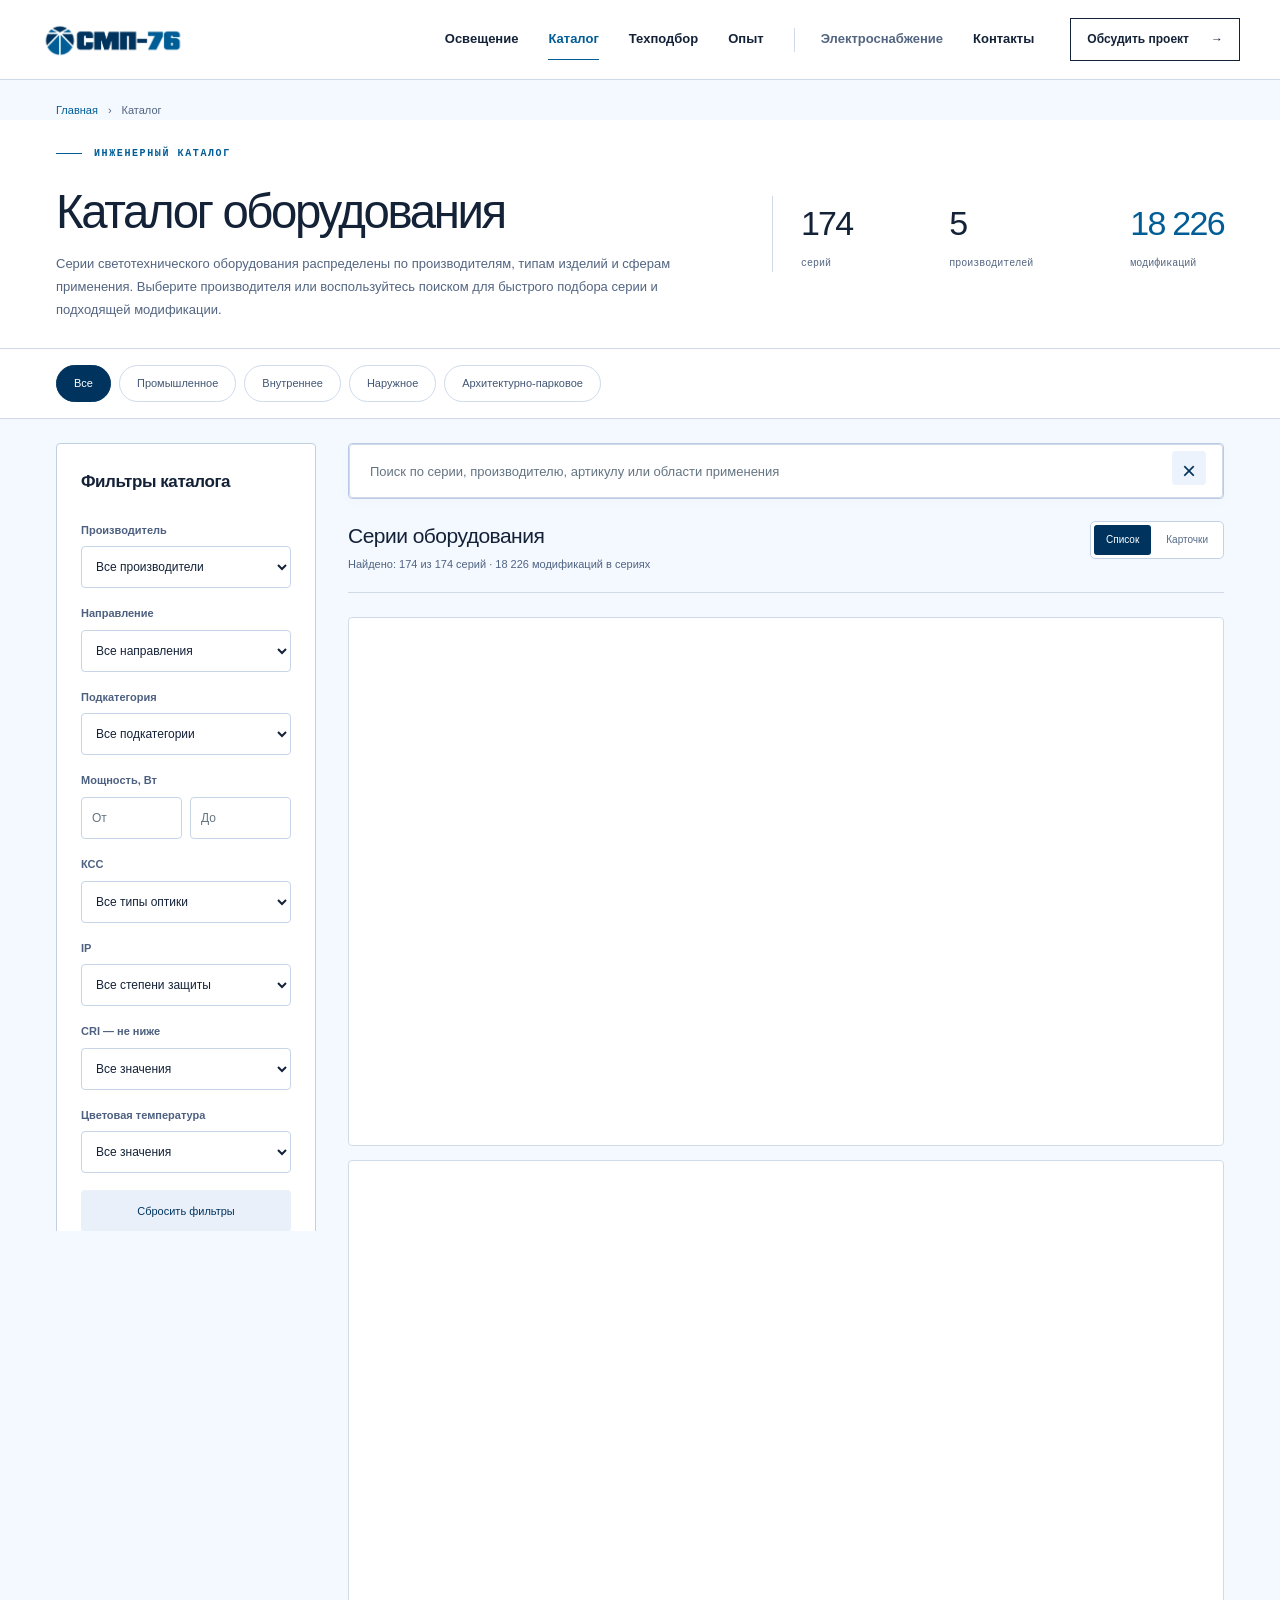
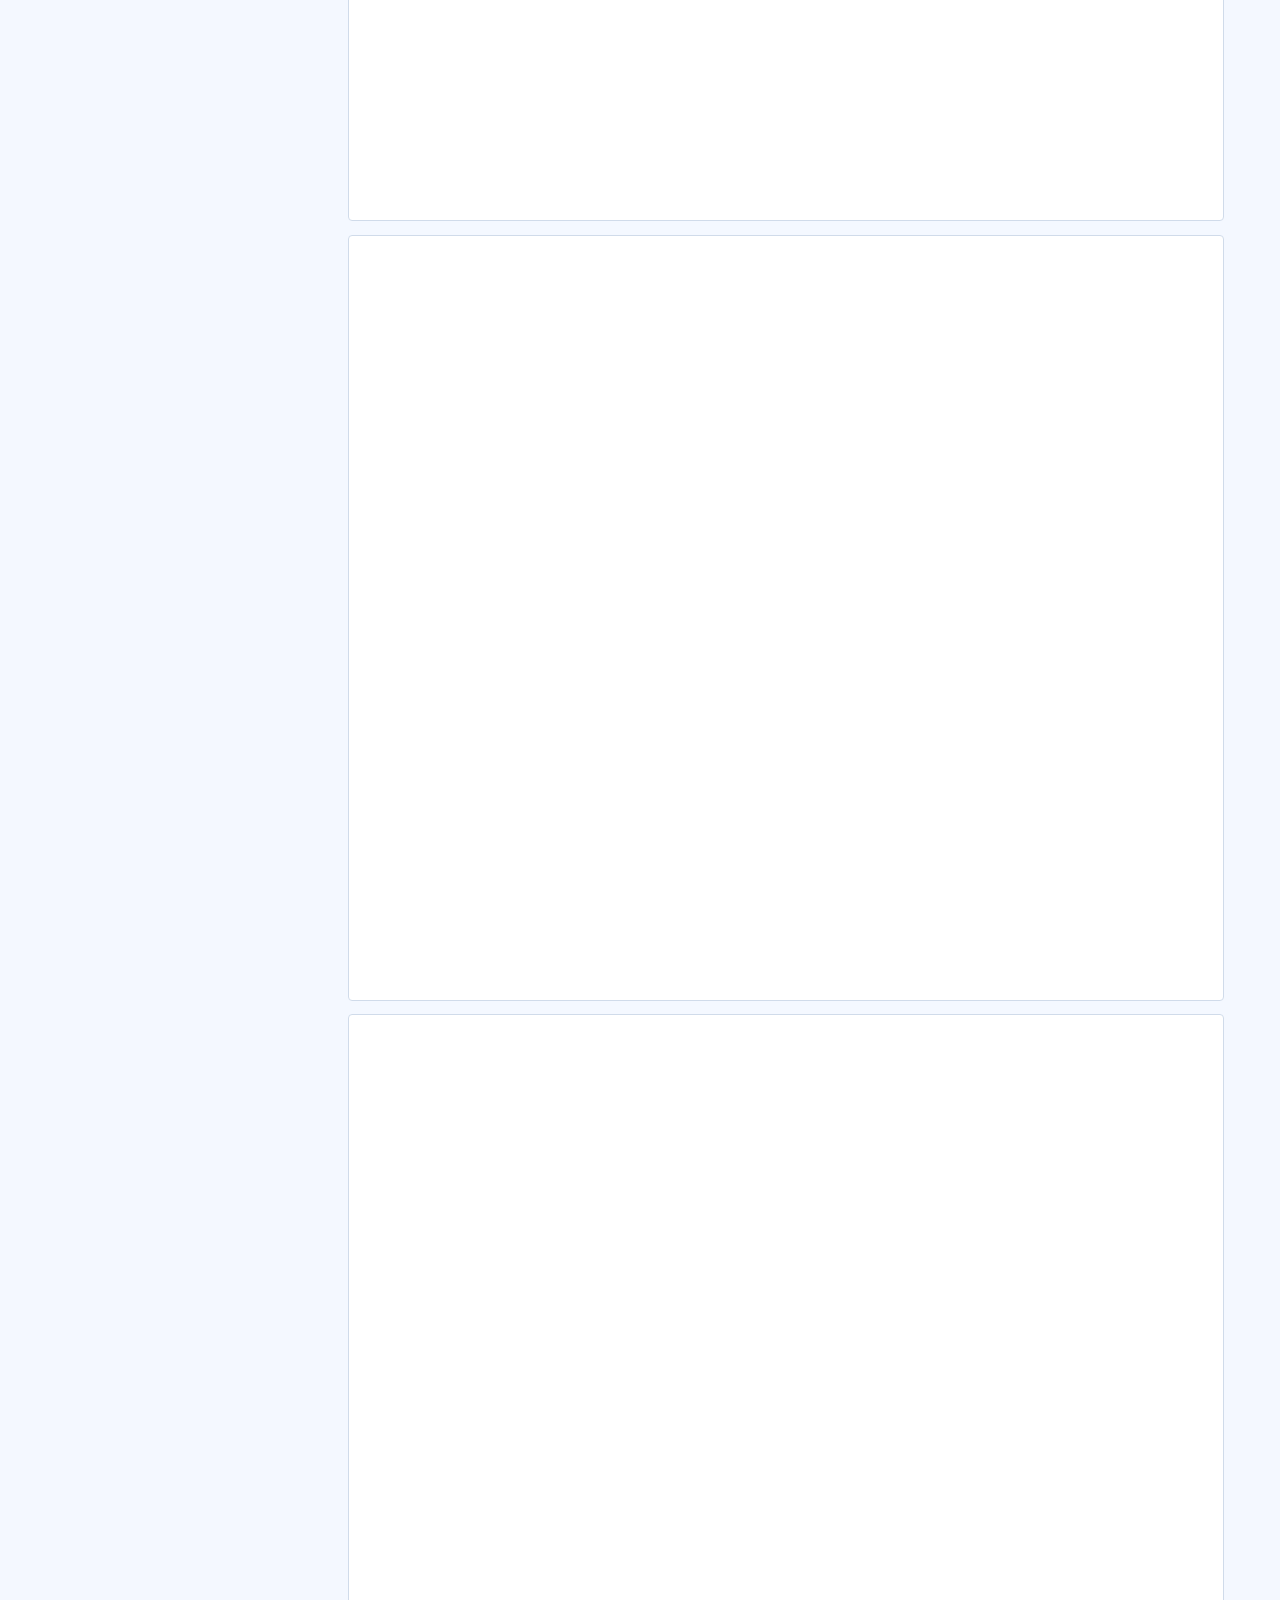
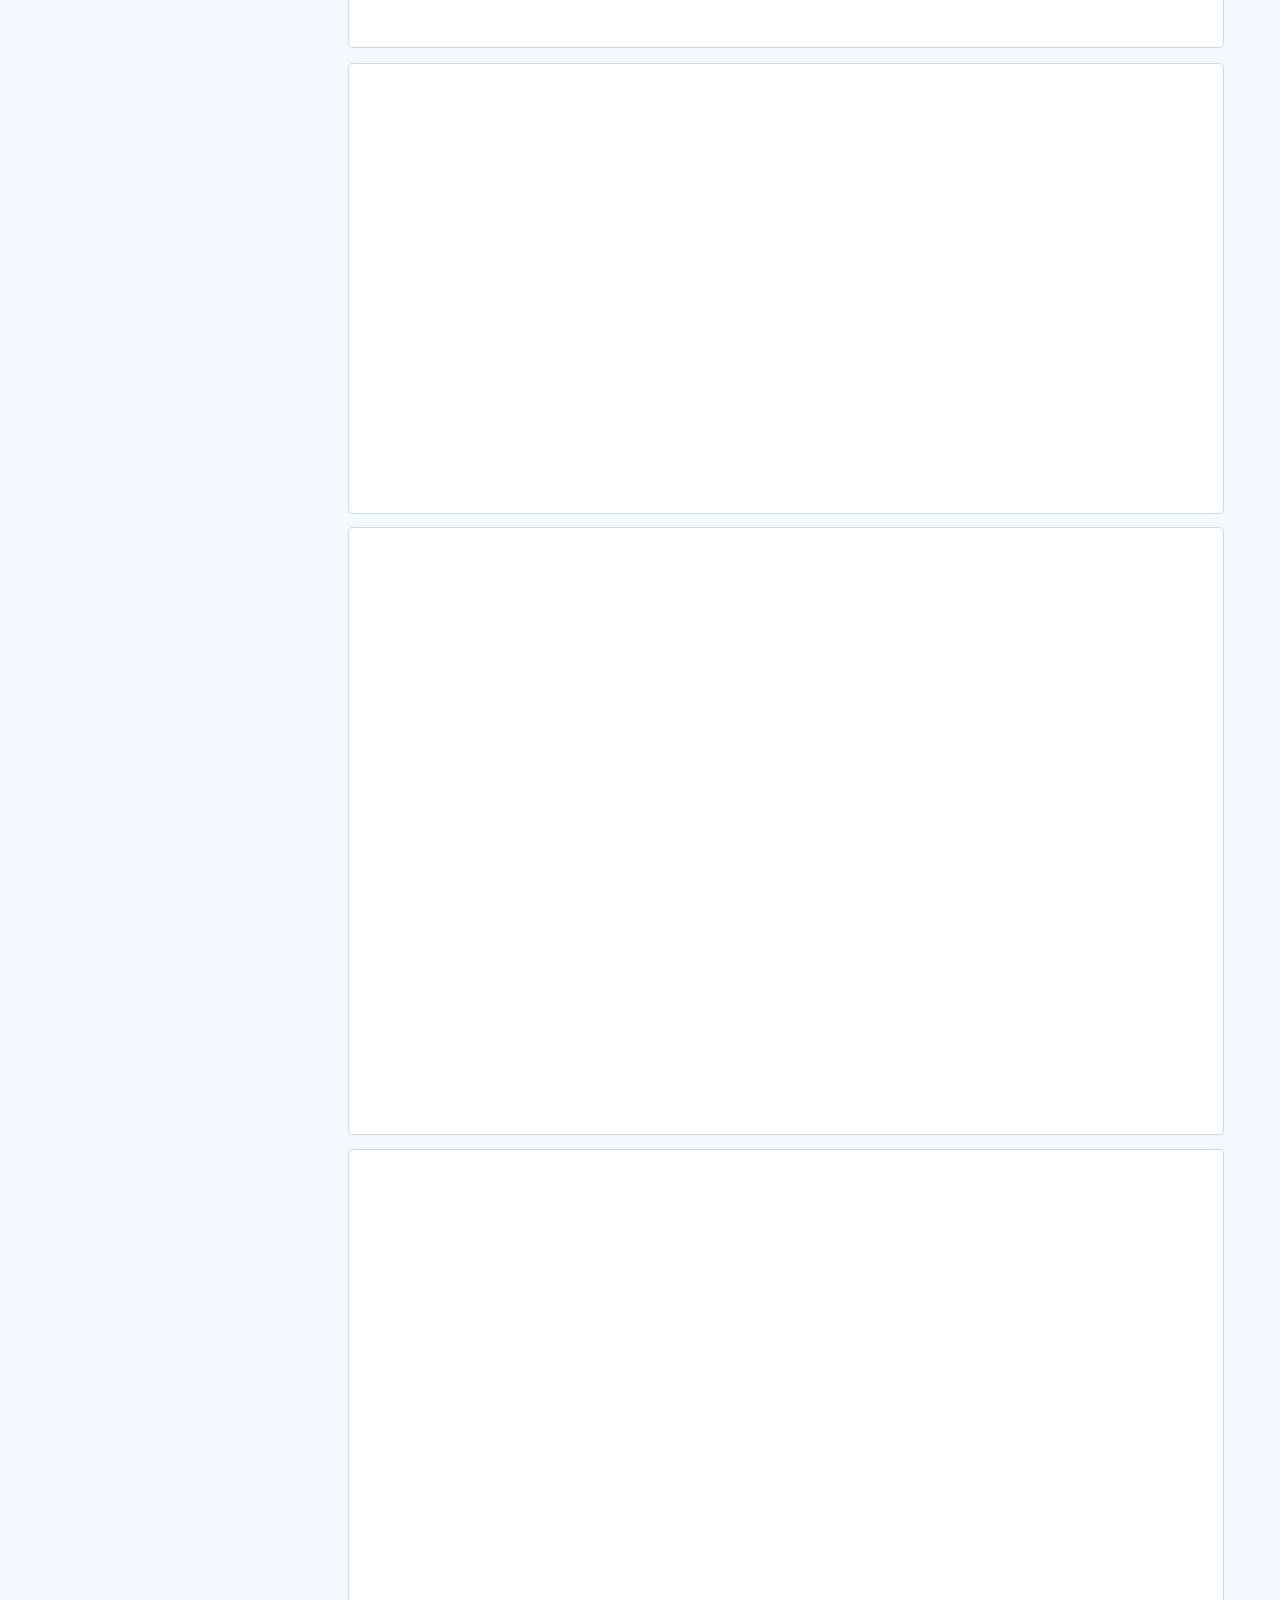
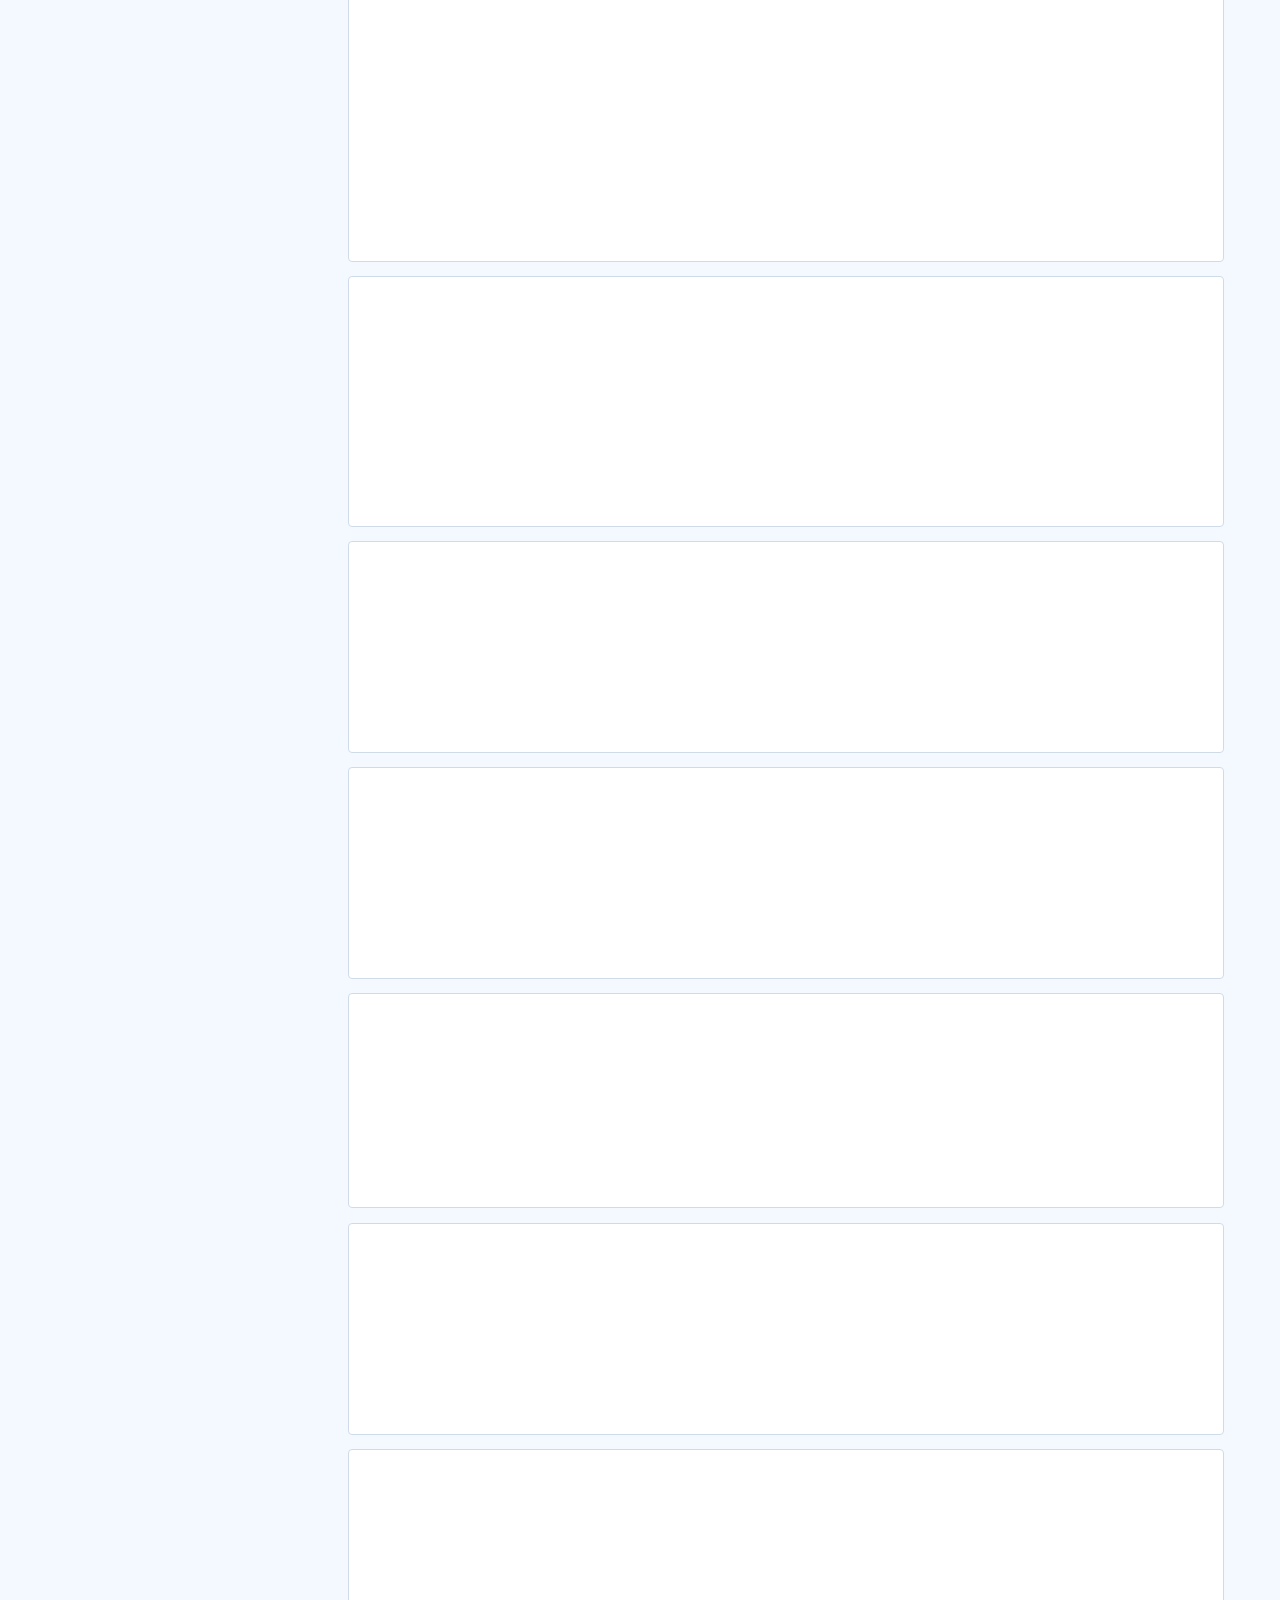
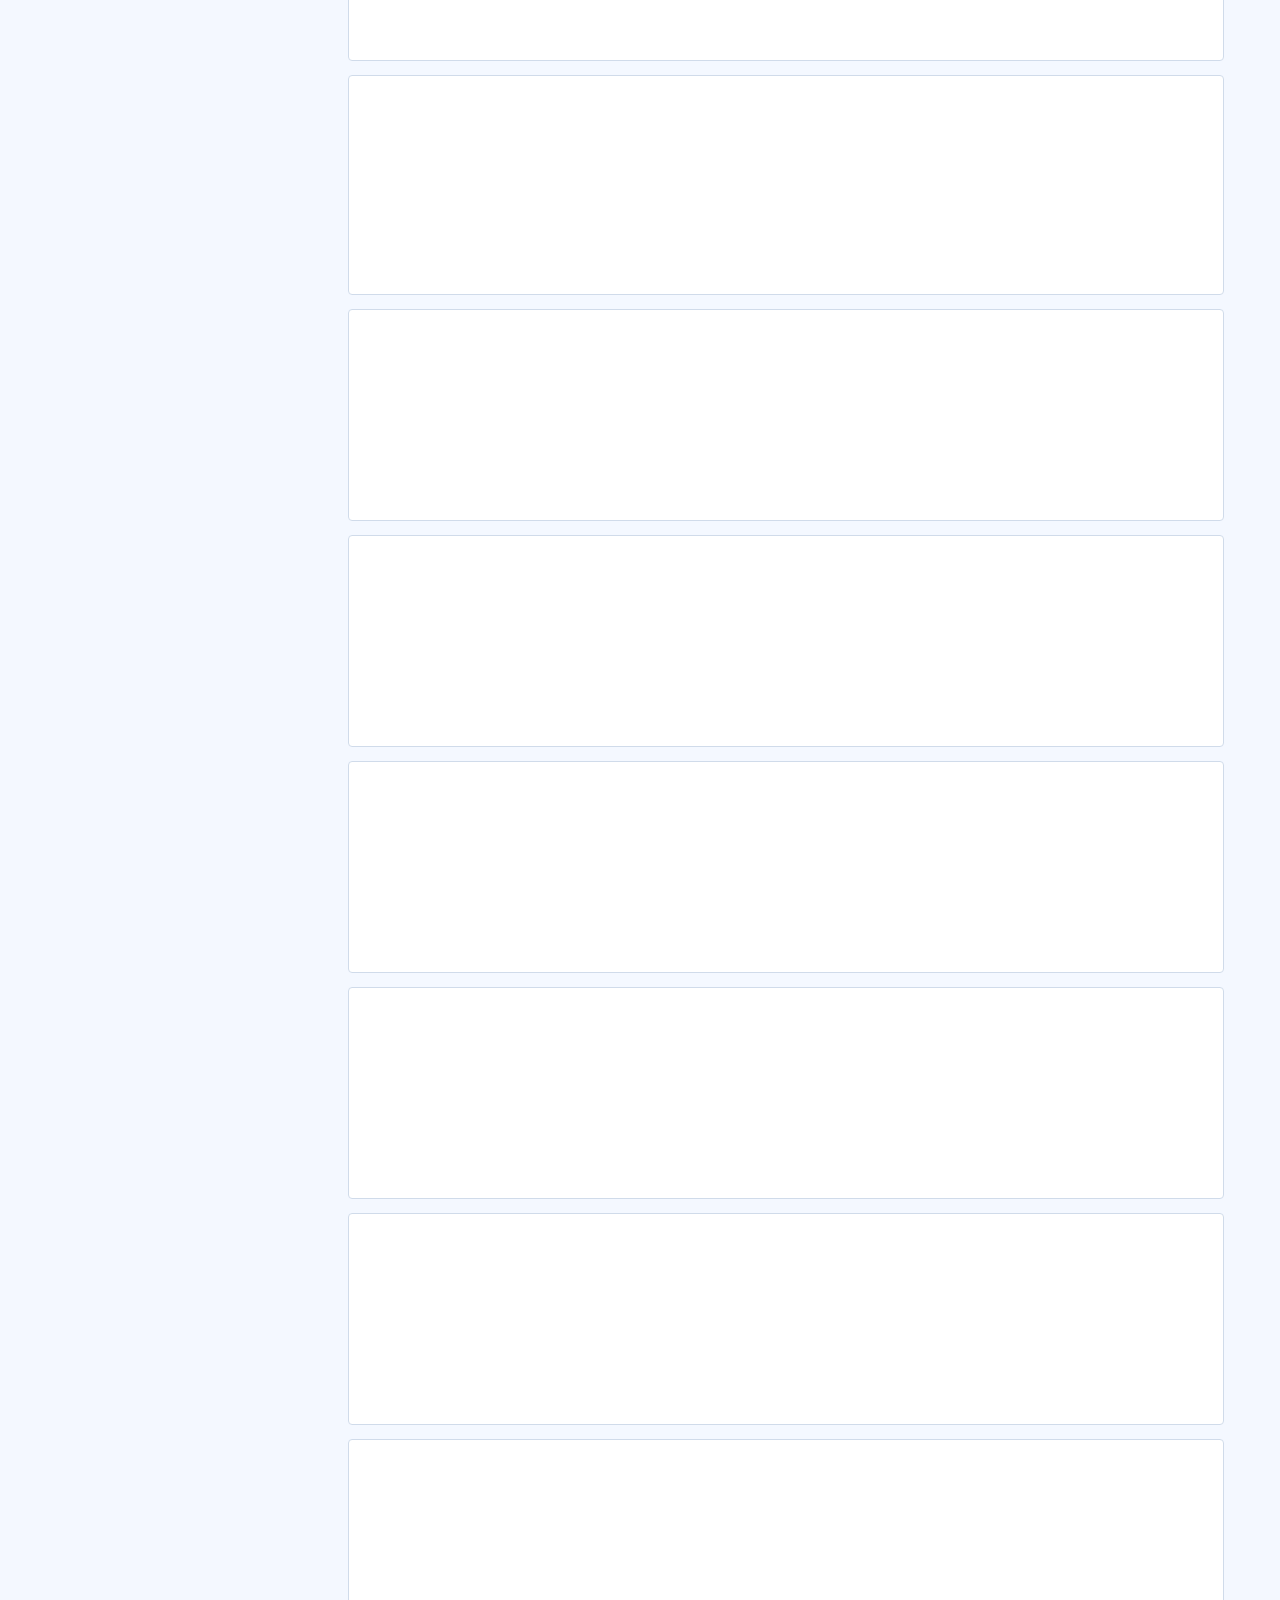
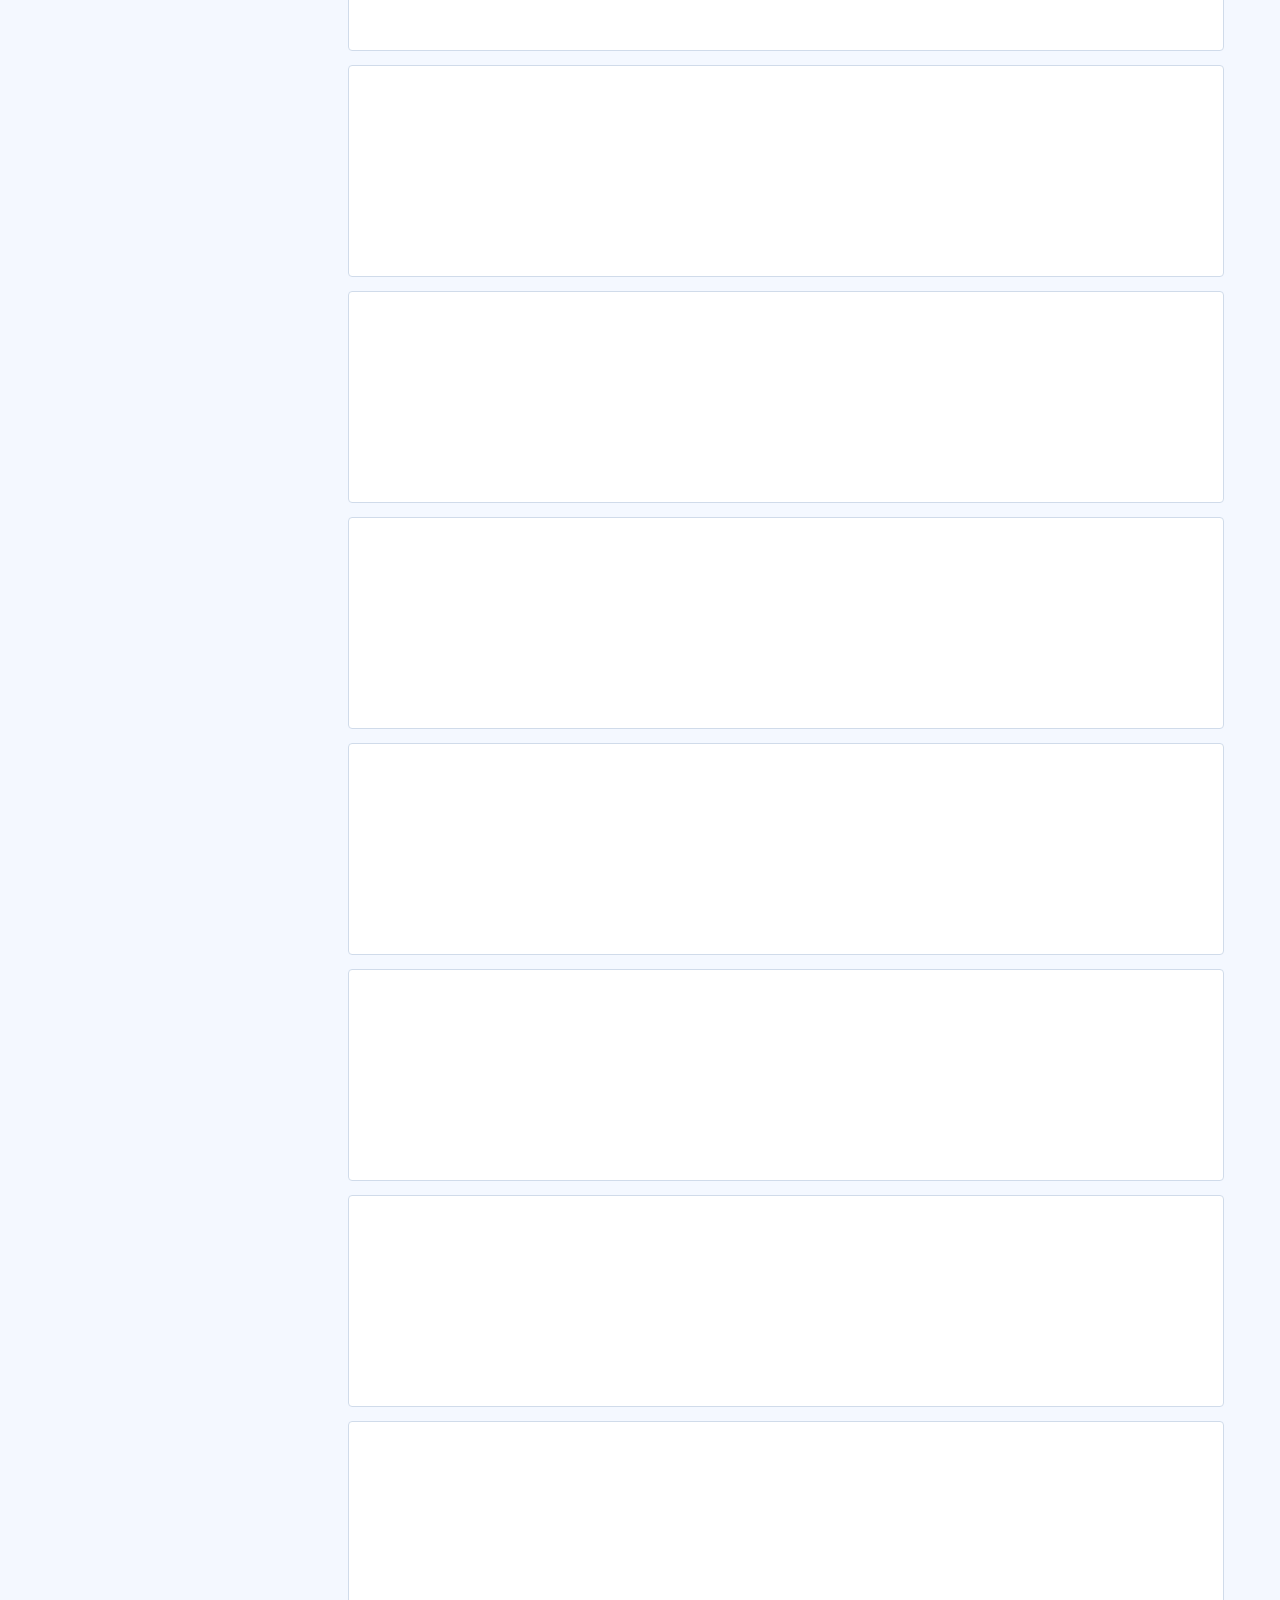
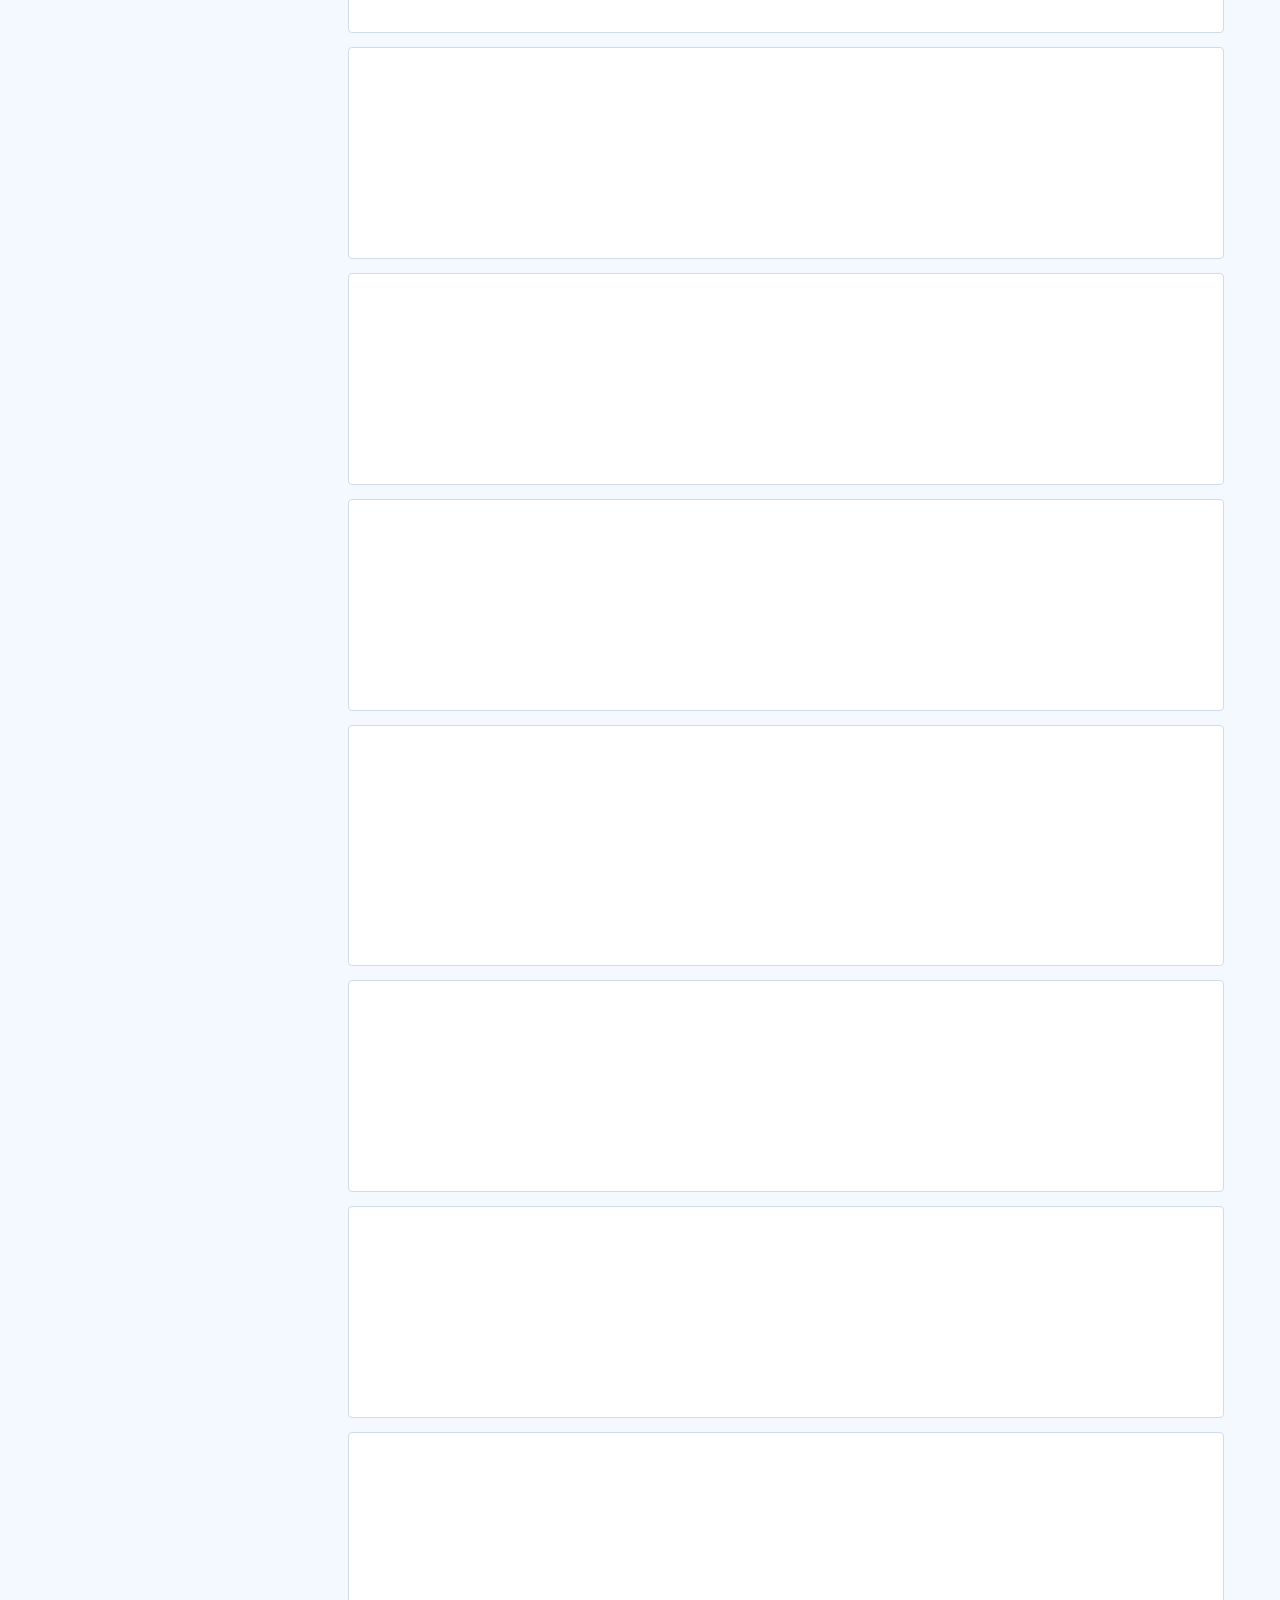
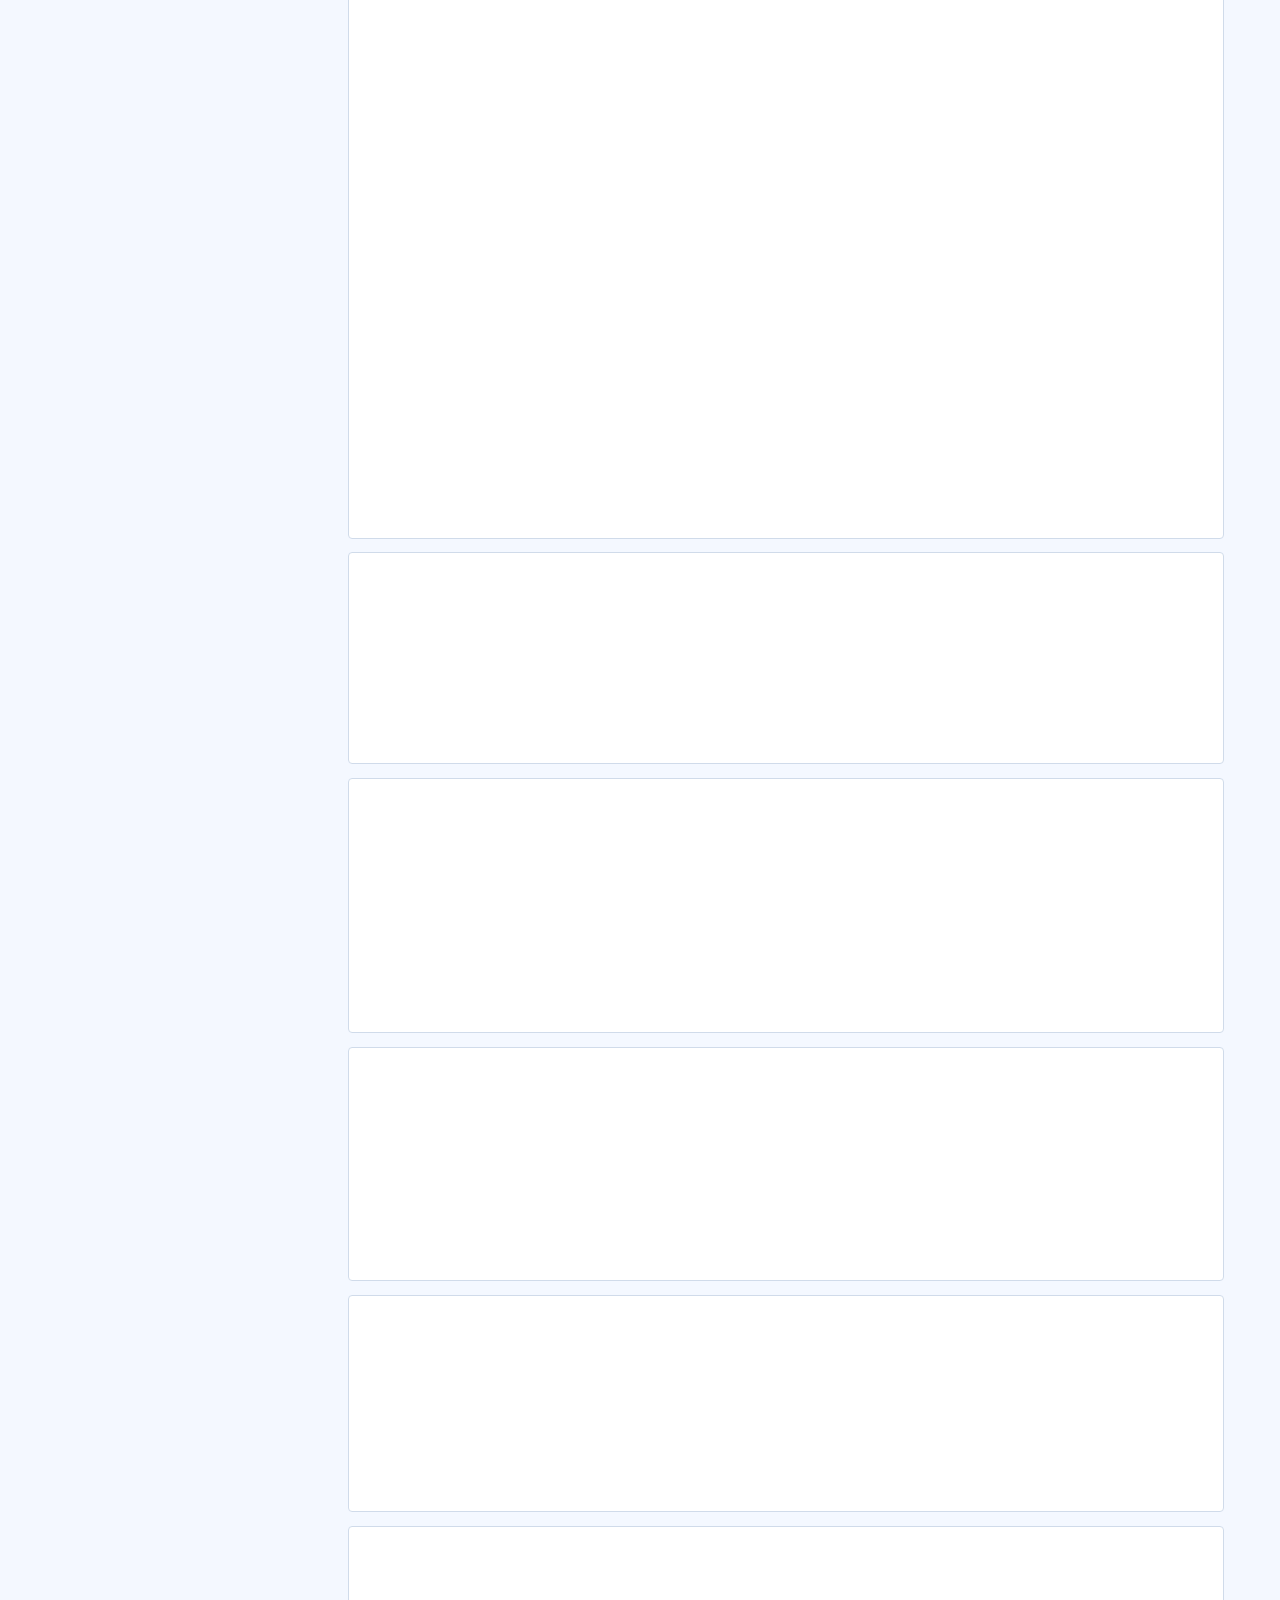
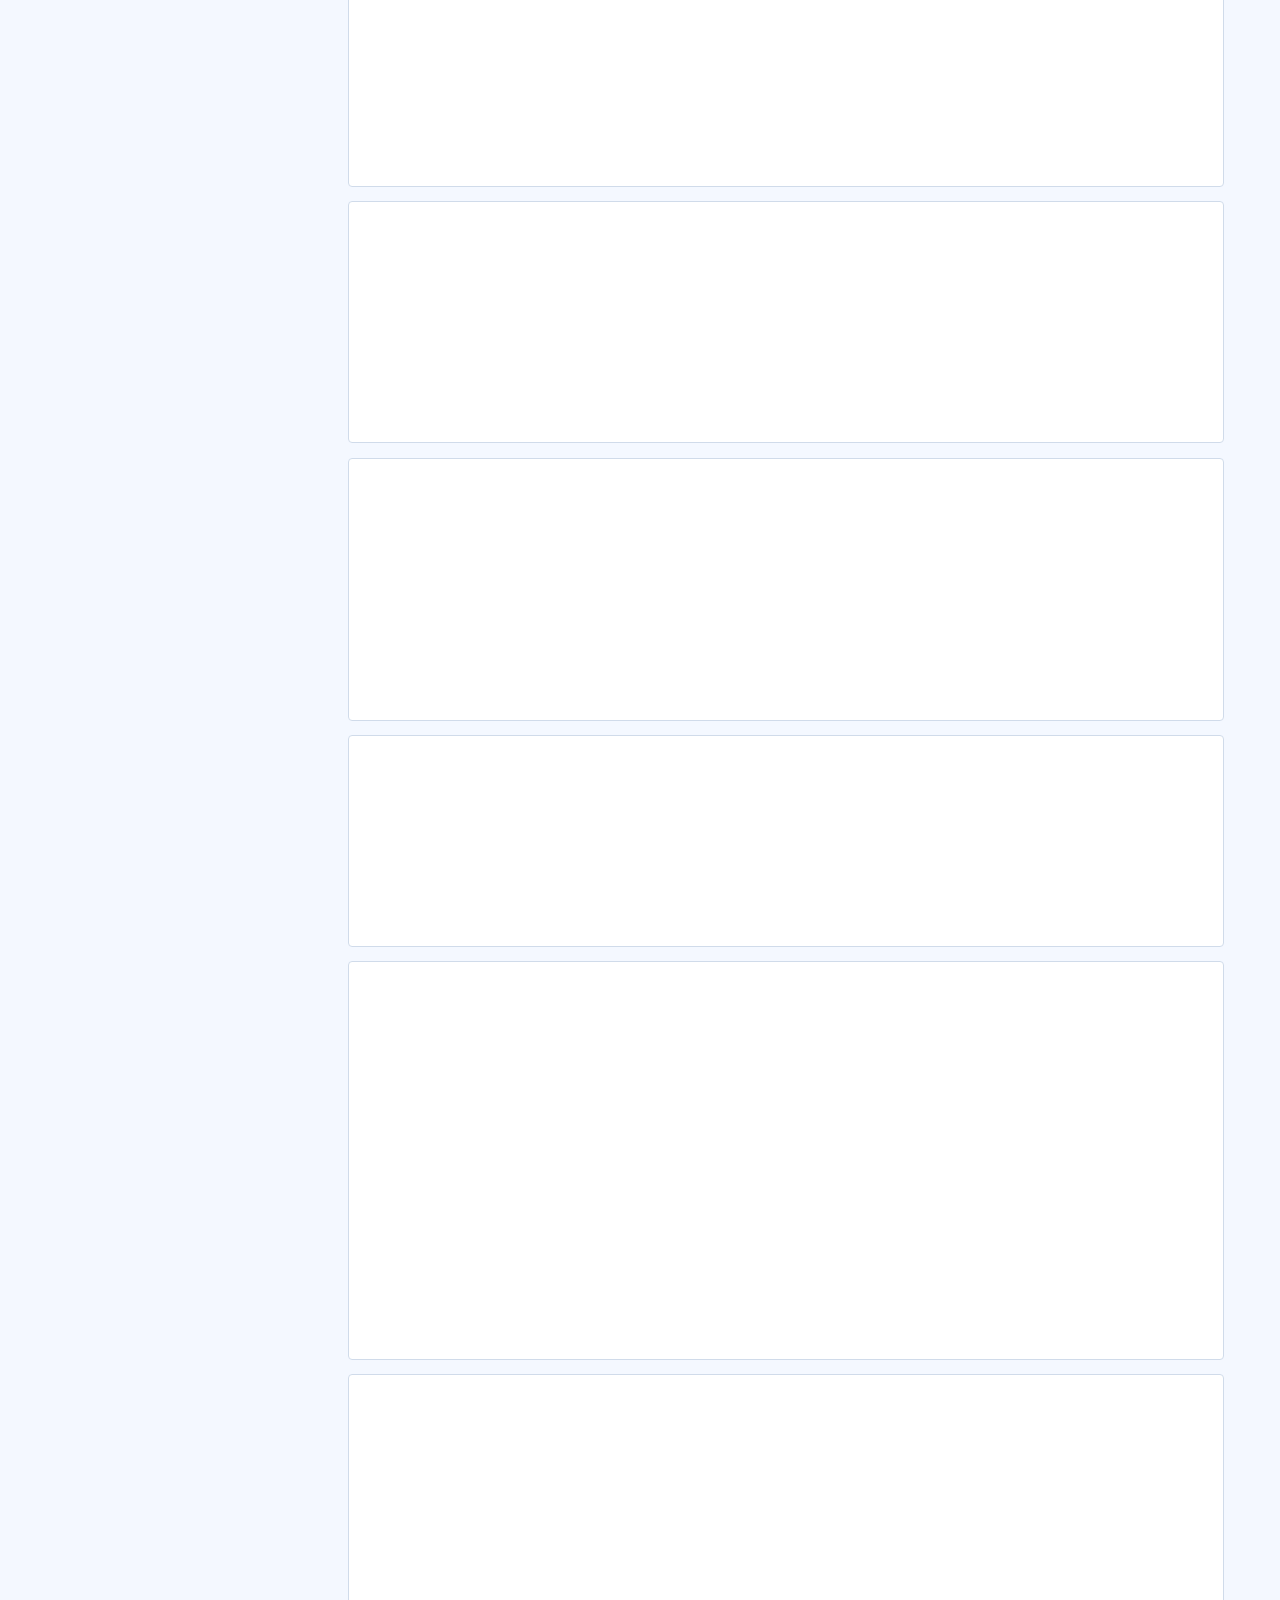
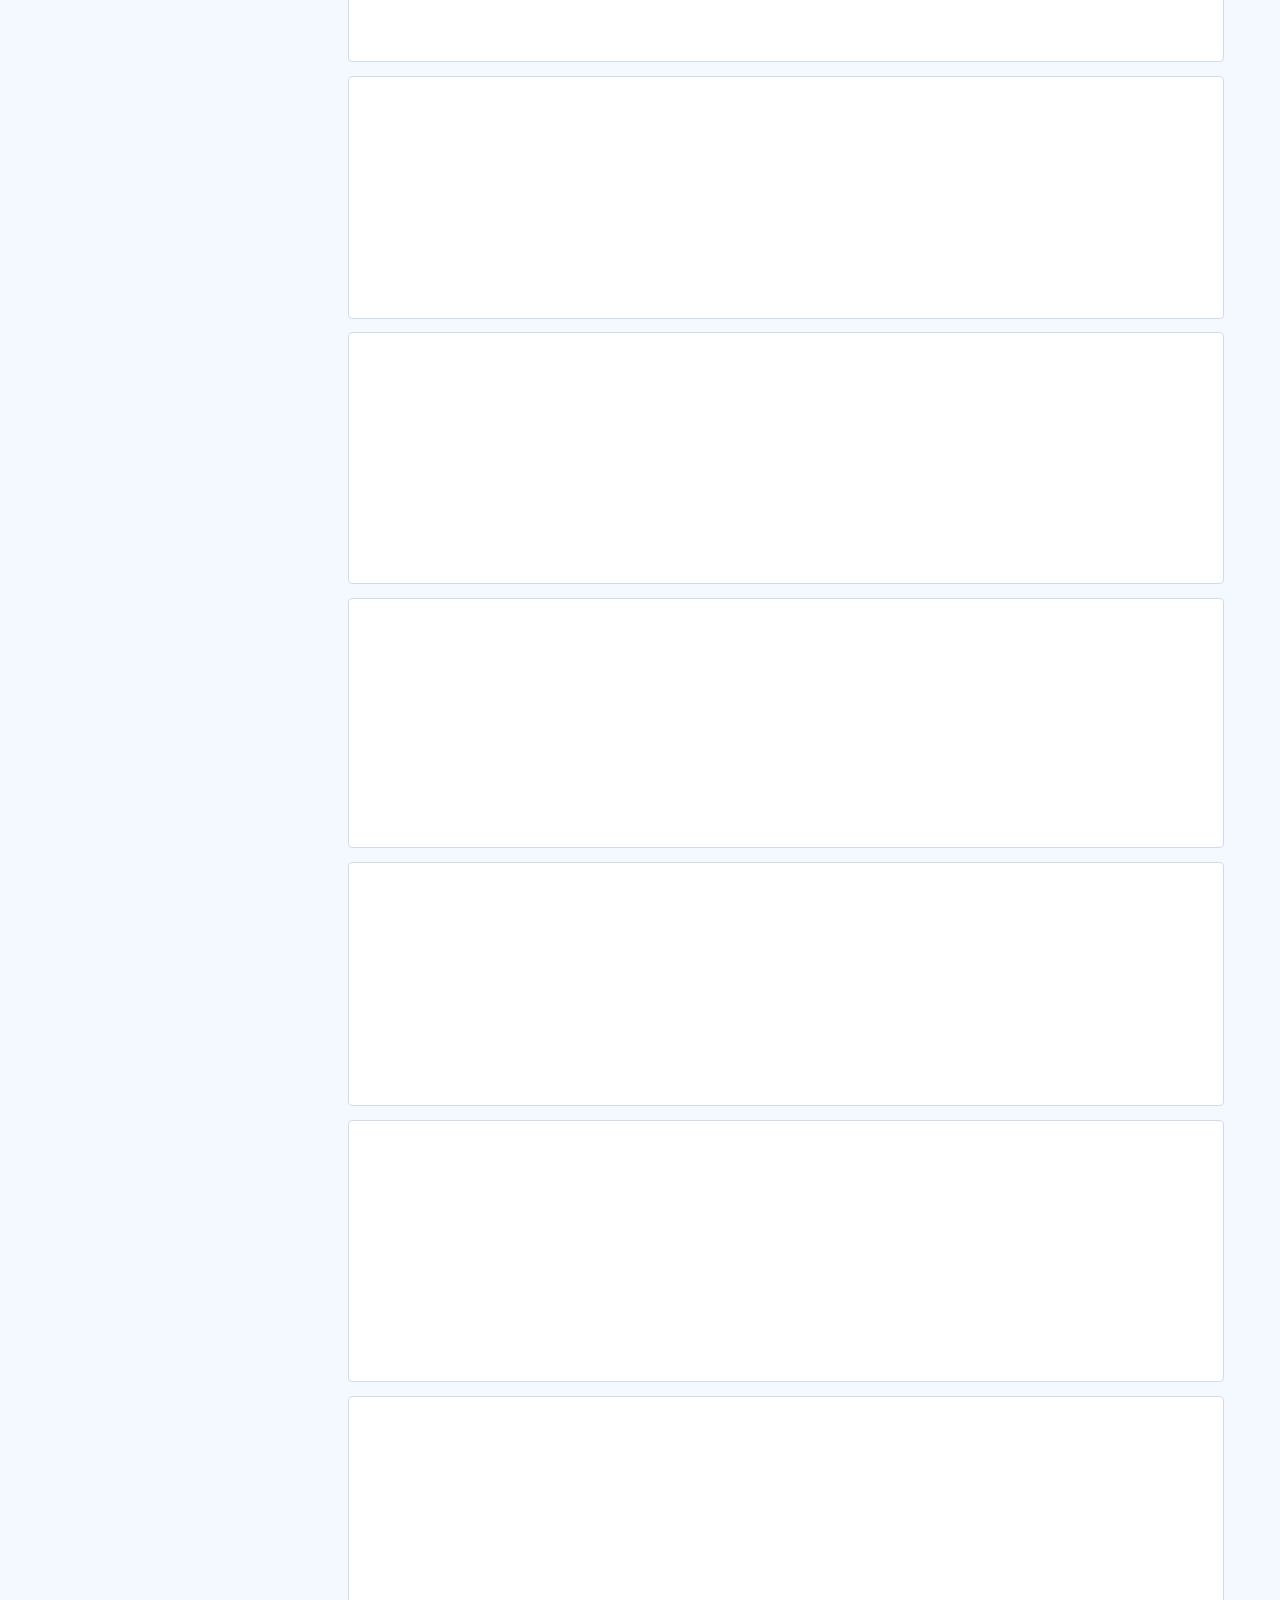
==== commit 46ee871f: "Build spatial SMP lighting experience and engineering workspace" ====
--- a/catalog.html
+++ b/catalog.html
@@ -13,10 +13,12 @@
       content="Каталог светодиодного оборудования FEREKS, LEDEL, ARUNA, LUXCORE и PLG по производителю, сфере применения и типу изделия."
     />
     <link rel="canonical" href="https://smp-76.ru/catalog.html" />
-    <meta name="theme-color" content="#0a202a" />
+    <meta name="theme-color" content="#071426" />
     <link rel="stylesheet" href="css/catalog.css" />
     <link rel="stylesheet" href="css/site.css" />
+    <link rel="stylesheet" href="css/engineering.css" />
     <script src="js/site.js" defer></script>
+    <script src="js/presentation.js" defer></script>
     <script src="js/catalog.js" defer></script>
   </head>
   <body class="catalog-page">
@@ -62,10 +64,14 @@
         <div class="eyebrow">Инженерный каталог</div>
         <h1>Каталог оборудования</h1>
         <p>
-          Серии светотехнического оборудования распределены по производителям,
-          типам изделий и сферам применения. Выберите производителя или
-          воспользуйтесь поиском для быстрого подбора серии и подходящей
-          модификации.
+          <span class="catalog-intro-long">
+            Серии светотехнического оборудования распределены по производителям,
+            типам изделий и сферам применения. Выберите производителя или
+            воспользуйтесь поиском для быстрого подбора серии и подходящей
+            модификации. </span
+          ><span class="catalog-intro-short"
+            >Серии, характеристики и все модификации оборудования.</span
+          >
         </p>
         <div class="stats">
           <div class="stat"><strong id="seriesStat">174</strong> серий</div>
@@ -187,31 +193,50 @@
         </button>
       </aside>
       <div class="catalog-content">
-        <div class="catalog-selector-link">
-          <a href="selection.html">Подобрать по параметрам</a>
-        </div>
-        <div class="search">
-          <input
-            id="q"
-            placeholder="Поиск по серии, производителю, артикулу или области применения"
-            aria-label="Поиск по серии, производителю или артикулу"
-          /><button id="clear" aria-label="Очистить">×</button>
-        </div>
         <main class="main" id="main-content">
-          <div class="result-head">
-            <div>
-              <h2>Серии оборудования</h2>
-              <p id="resultText" role="status"></p>
-            </div>
-            <div class="view-note">
-              Нажмите на серию, чтобы выбрать модификацию
-            </div>
-          </div>
-          <div
-            class="active-filter-strip"
-            id="activeFilters"
-            aria-live="polite"
-          ></div>
+          <div class="workspace-toolbar">
+            <div class="catalog-selector-link">
+              <a href="selection.html">Подобрать по параметрам</a>
+            </div>
+            <div class="search">
+              <input
+                id="q"
+                placeholder="Поиск по серии, производителю, артикулу или области применения"
+                aria-label="Поиск по серии, производителю или артикулу"
+              /><button id="clear" aria-label="Очистить">×</button>
+            </div>
+
+            <div class="result-head">
+              <div>
+                <h2>Серии оборудования</h2>
+                <p id="resultText" role="status"></p>
+              </div>
+              <div
+                class="catalog-view-controls"
+                role="group"
+                aria-label="Представление каталога"
+              >
+                <button
+                  type="button"
+                  data-catalog-view="list"
+                  aria-pressed="true"
+                >
+                  Список</button
+                ><button
+                  type="button"
+                  data-catalog-view="cards"
+                  aria-pressed="false"
+                >
+                  Карточки
+                </button>
+              </div>
+            </div>
+            <div
+              class="active-filter-strip"
+              id="activeFilters"
+              aria-live="polite"
+            ></div>
+          </div>
           <div id="grid" class="grid" aria-busy="true">
             <div class="catalog-loading" role="status">
               Загружаем оборудование…
--- a/css/catalog.css
+++ b/css/catalog.css
@@ -102,7 +102,7 @@
   width: 100%;
   min-width: 0;
   height: 42px;
-  background: #f8faf8;
+  background: #f7f9fd;
   border: 1px solid var(--line);
   color: var(--ink);
   padding: 0 10px;
@@ -209,7 +209,7 @@
     box-shadow var(--fast);
 }
 .card:hover {
-  border-color: #8aa9b5;
+  border-color: #8ba4cd;
   box-shadow: var(--shadow);
 }
 .card.is-compared {
@@ -218,7 +218,7 @@
 .card .image {
   height: 200px;
   padding: 22px;
-  background: #eff3f1;
+  background: #eef3fb;
   display: flex;
   align-items: center;
   justify-content: center;
@@ -343,7 +343,7 @@
 }
 .compare-btn.active {
   background: var(--soft);
-  border-color: #8aa9b5;
+  border-color: #8ba4cd;
   color: var(--blue);
 }
 .active-filter-strip {
@@ -419,7 +419,7 @@
   color: white;
   padding: 12px 16px 12px 24px;
   z-index: var(--z-bar);
-  box-shadow: 0 12px 32px #0a202a44;
+  box-shadow: 0 12px 32px #07142644;
   max-width: calc(100% - 32px);
   transition: transform var(--motion) var(--ease);
 }
@@ -915,7 +915,7 @@
   position: sticky;
   left: 0;
   z-index: 1;
-  background: #edf2f0;
+  background: #eaf0fa;
   min-width: 160px;
   max-width: 180px;
   width: 180px;
@@ -1074,7 +1074,7 @@
     display: block;
     position: fixed;
     inset: 0;
-    background: #0a202aaa;
+    background: #071426bb;
     z-index: calc(var(--z-sheet) - 1);
   }
   .filters-wrap.is-open .sheet-toolbar {
--- a/css/site.css
+++ b/css/site.css
@@ -1,15 +1,15 @@
 /* SMP-76: shared design tokens and the static, accessible site shell. */
 :root {
-  --ink: #122935;
-  --muted: #536775;
-  --blue: #006b95;
-  --blue2: #005577;
-  --paper: #f5f6f3;
+  --ink: #142238;
+  --muted: #536581;
+  --blue: #005d96;
+  --blue2: #00345f;
+  --paper: #f4f8ff;
   --surface: #fff;
-  --line: #d5dfdf;
-  --soft: #eaf0f0;
-  --night: #0a202a;
-  --brass: #c6b580;
+  --line: #cfd9e7;
+  --soft: #e9eff8;
+  --night: #071426;
+  --brass: #7185a5;
   --space-1: 4px;
   --space-2: 8px;
   --space-3: 12px;
@@ -18,11 +18,11 @@
   --space-8: 32px;
   --space-12: 48px;
   --space-16: 64px;
-  --radius: 3px;
+  --radius: 4px;
   --shadow: 0 16px 44px rgb(14 40 51 / 8%);
   --fast: 160ms;
-  --motion: 320ms;
-  --ease: cubic-bezier(0.2, 0.7, 0.2, 1);
+  --motion: 240ms;
+  --ease: cubic-bezier(0.22, 1, 0.36, 1);
   --z-header: 50;
   --z-dropdown: 60;
   --z-sheet: 80;
@@ -33,6 +33,9 @@
   --z-toast: 130;
   --header-height: 80px;
   --company-header-height: 80px;
+  --electric: #2864f0;
+  --scene-duration: 1000ms;
+  --mono: "SFMono-Regular", Consolas, "Liberation Mono", monospace;
   --font: -apple-system, BlinkMacSystemFont, "Segoe UI", Arial, sans-serif;
 }
 *,
@@ -123,7 +126,7 @@
 input:focus-visible,
 select:focus-visible,
 [tabindex]:focus-visible {
-  outline: 3px solid #0b89bb;
+  outline: 3px solid var(--electric);
   outline-offset: 4px;
 }
 input,
--- a/css/engineering.css
+++ b/css/engineering.css
@@ -0,0 +1,1363 @@
+/* Presentation only. Existing IDs, filter state and all catalogue/selection algorithms are retained. */
+.catalog-page,
+.selection-page {
+  background: #f4f8ff;
+}
+.catalog-page .hero,
+.selection-page .hero {
+  background: #fff;
+  position: relative;
+  overflow: hidden;
+}
+.catalog-page .hero {
+  padding: 36px 0 42px;
+}
+.catalog-page .hero-inner {
+  display: grid;
+  grid-template-columns: 1fr 0.7fr;
+  column-gap: 10%;
+}
+.catalog-page .hero .eyebrow {
+  grid-column: 1;
+  font-family: var(--mono);
+  color: var(--blue);
+  font-size: 10px;
+}
+.catalog-page .hero h1 {
+  grid-column: 1;
+  font-size: clamp(40px, 4.5vw, 68px);
+  font-weight: 500;
+  letter-spacing: -0.05em;
+  margin-bottom: 18px;
+}
+.catalog-page .hero p {
+  grid-column: 1;
+  font-size: 13px;
+  max-width: 640px;
+  line-height: 1.8;
+  margin-bottom: 0;
+}
+.catalog-page .hero .stats {
+  grid-column: 2;
+  grid-row: 1 / span 3;
+  align-self: center;
+  display: grid;
+  grid-template-columns: 1fr 1fr;
+  gap: 28px 24px;
+  margin: 0;
+  padding-left: 36px;
+  border-left: 1px solid var(--line);
+}
+.catalog-page .hero .stat {
+  display: flex;
+  flex-direction: column;
+  gap: 6px;
+  align-items: start;
+  font-size: 10px;
+  font-family: var(--mono);
+}
+.catalog-page .hero .stat:last-child {
+  grid-column: 1 / -1;
+}
+.catalog-page .hero .stat strong {
+  font-size: 36px;
+  font-family: var(--font);
+  letter-spacing: -0.05em;
+}
+.catalog-page .hero .stat:last-child strong {
+  font-size: 50px;
+  color: var(--blue);
+}
+.quick-wrap {
+  background: #fff;
+}
+.quick-filters {
+  gap: 8px;
+  padding-block: 16px;
+  flex-wrap: wrap;
+  overflow: visible;
+}
+.quick-btn {
+  border: 1px solid #cfdaeb;
+  border-radius: 24px;
+  padding: 9px 17px;
+  font-size: 11px;
+  color: #425675;
+}
+.quick-btn.active {
+  background: #00345f;
+  border-color: #00345f;
+  color: #fff;
+}
+.quick-btn:hover {
+  border-color: #2864f0;
+}
+.catalog-shell {
+  grid-template-columns: 260px minmax(0, 1fr);
+  gap: 32px;
+  margin-top: 24px;
+}
+.filters-wrap {
+  top: calc(var(--header-height) + 16px);
+  max-height: calc(100dvh - var(--header-height) - 32px);
+}
+.filters {
+  border: 1px solid #c1cfe3;
+  border-radius: 4px;
+  padding: 24px;
+}
+.filters-title {
+  font-size: 17px;
+  letter-spacing: -0.025em;
+  margin-bottom: 26px;
+}
+.filter-grid {
+  gap: 17px;
+}
+.filter-group label {
+  font-size: 11px;
+  font-weight: 550;
+  color: #4d6080;
+}
+.filter-group select,
+.filter-group input {
+  background: #fff;
+  border: 1px solid #c8d5e8;
+  min-height: 42px;
+  font-size: 12px;
+  color: var(--ink);
+}
+.filter-group select:focus,
+.filter-group input:focus {
+  border-color: var(--electric);
+}
+.filters .reset {
+  background: #eaf0fa;
+  color: #00345f;
+  border-color: transparent;
+  min-height: 42px;
+  font-size: 11px;
+}
+.catalog-content {
+  min-width: 0;
+}
+.workspace-toolbar {
+  position: sticky;
+  top: var(--header-height);
+  background: #f4f8ff;
+  z-index: 10;
+  padding: 0 0 18px;
+  border-bottom: 1px solid var(--line);
+  margin-bottom: 24px;
+}
+.catalog-selector-link {
+  display: none;
+}
+.search {
+  border: 1px solid #bacce5;
+  border-radius: 4px;
+  background: #fff;
+  margin: 0;
+  box-shadow: 0 4px 18px #102b4f04;
+}
+.search input {
+  height: 54px;
+  font-size: 13px;
+  padding-left: 20px;
+  background: transparent;
+}
+.search button {
+  background: #edf3fc;
+  color: #00345f;
+  width: 34px;
+  height: 34px;
+  margin-right: 10px;
+  border-radius: 4px;
+}
+.catalog-page .result-head {
+  margin: 22px 0 0;
+  padding: 0;
+  border: 0;
+  align-items: baseline;
+}
+.result-head h2 {
+  font-size: 21px;
+  letter-spacing: -0.025em;
+  margin-bottom: 8px;
+}
+#resultText {
+  font-size: 11px;
+  color: #506482;
+  margin-bottom: 0;
+  font-variant-numeric: tabular-nums;
+}
+.view-note {
+  font-size: 10px;
+  max-width: 160px;
+  text-align: right;
+  color: var(--muted);
+}
+.active-filter-strip {
+  margin-top: 14px;
+}
+.active-filter-strip:empty {
+  display: none;
+}
+.active-filter-strip button,
+.filter-chip {
+  border-radius: 24px;
+  border-color: #aac6ec;
+  background: #e6efff;
+  color: #00345f;
+  font-size: 11px;
+}
+.grid {
+  gap: 20px;
+  grid-template-columns: repeat(3, minmax(0, 1fr));
+}
+.catalog-page .card {
+  position: relative;
+  border-radius: 4px;
+  overflow: hidden;
+  border-color: #d0dbea;
+  background: #fff;
+  content-visibility: auto;
+  contain-intrinsic-size: auto 460px;
+}
+.catalog-page .card:hover {
+  box-shadow: 0 10px 28px #0a285a0a;
+  border-color: #789ac9;
+}
+.catalog-page .card .image {
+  height: 218px;
+  padding: 40px 26px 20px;
+  background: #eaf0f9;
+  border-bottom: 1px solid #edf1f7;
+}
+.catalog-page .card .image img {
+  object-fit: contain;
+  transition: transform 800ms var(--ease);
+}
+.catalog-page .card:hover .image img {
+  transform: scale(1.035);
+}
+.catalog-page .card .body {
+  padding: 22px;
+}
+.catalog-page .topline {
+  margin-bottom: 16px;
+}
+.catalog-page .count {
+  font-size: 10px;
+  font-family: var(--mono);
+}
+.catalog-page .card .name {
+  font-size: 27px;
+  line-height: 1.05;
+  letter-spacing: -0.04em;
+  margin-bottom: 12px;
+}
+.catalog-page .card .category {
+  font-size: 11px;
+  line-height: 1.6;
+  min-height: 36px;
+  margin-bottom: 24px;
+}
+.catalog-page .card .specs {
+  gap: 10px;
+  border-top: 1px solid var(--line);
+  padding-top: 15px;
+}
+.catalog-page .card .spec small {
+  font-size: 10px;
+  color: #596d8b;
+}
+.catalog-page .card .spec b {
+  font-size: 14px;
+  font-weight: 550;
+}
+.catalog-page .card-actions {
+  padding-top: 0;
+  border: 0;
+  margin-top: 18px;
+}
+.catalog-page .open-btn {
+  font-size: 11px;
+  color: #005d96;
+  min-height: 34px;
+}
+.catalog-page .card .compare-btn {
+  position: absolute;
+  right: 12px;
+  top: 12px;
+  min-height: 32px;
+  padding: 6px 11px;
+  font-size: 10px;
+  border: 1px solid #bfd0e8;
+  border-radius: 24px;
+  color: #00345f;
+  background: #ffffffed;
+}
+.catalog-page .card.is-compared {
+  border-color: #2864f0;
+}
+.catalog-page .card.is-compared .image {
+  background: #e1ebfd;
+}
+.catalog-page .card .compare-btn.active {
+  background: #00345f;
+  border-color: #00345f;
+  color: #fff;
+}
+.compare-bar {
+  background: #071426;
+  border: 1px solid #425b80;
+  border-radius: 12px;
+  box-shadow: 0 12px 50px #07142633;
+}
+.compare-bar:not(.show) {
+  visibility: hidden;
+  pointer-events: none;
+}
+.compare-bar.show {
+  visibility: visible;
+  pointer-events: auto;
+}
+.compare-bar .compare-open {
+  background: #f4f8ff;
+  color: #00345f;
+}
+.compare-table td.diff {
+  background: #e5efff;
+  color: #00345f;
+}
+.compare-table tr > :first-child {
+  background: #edf2fa;
+}
+.compare-title {
+  letter-spacing: -0.04em;
+}
+.compare-panel,
+.modal-panel {
+  border-radius: 12px;
+}
+.series-head {
+  grid-template-columns: 1.1fr 0.9fr;
+  gap: 48px;
+  align-items: center;
+  border-bottom: 1px solid var(--line);
+  padding-bottom: 40px;
+}
+.series-photo {
+  position: relative;
+  display: flex;
+  align-items: center;
+  justify-content: center;
+  height: 420px;
+  background: linear-gradient(145deg, #e8effa, #f9fbff);
+  padding: 48px;
+  overflow: hidden;
+  border: 1px solid #d1deef;
+  border-radius: 4px;
+  perspective: 1000px;
+}
+.series-photo::before {
+  content: "";
+  position: absolute;
+  width: 58%;
+  height: 12px;
+  bottom: 32px;
+  border-radius: 50%;
+  background: #122c511a;
+  filter: blur(12px);
+}
+.series-photo img {
+  position: relative;
+  width: 100%;
+  height: 100%;
+  object-fit: contain;
+  mix-blend-mode: multiply;
+  transform: rotateX(var(--tilt-x, 0deg)) rotateY(var(--tilt-y, 0deg));
+  transition: transform 1000ms var(--ease);
+}
+.series-meta .eyebrow2 {
+  font: 11px/1.6 var(--mono);
+  color: var(--blue);
+  letter-spacing: 0.04em;
+}
+.series-meta h2 {
+  font-size: clamp(40px, 5vw, 76px);
+  letter-spacing: -0.055em;
+  font-weight: 500;
+  line-height: 1.02;
+  margin: 24px 0;
+}
+.series-meta > p {
+  font-size: 13px;
+  color: var(--muted);
+  line-height: 1.8;
+}
+.chip {
+  border-radius: 24px;
+  background: #e7effb;
+  border: 1px solid #cbd9ed;
+  color: #2d507b;
+  font-size: 10px;
+}
+.share-actions {
+  gap: 8px;
+  margin-top: 24px;
+}
+.share-btn {
+  background: #fff;
+  border-color: #b9cce7;
+  color: #00345f;
+  font-size: 10px;
+}
+.series-overview {
+  border: 1px solid #bfcfe4;
+  background: #fff;
+  margin-top: 32px;
+  padding: 28px;
+  border-radius: 4px;
+}
+.series-overview-head {
+  border-bottom: 1px solid var(--line);
+  padding-bottom: 22px;
+}
+.series-overview-head h3 {
+  font-size: 24px;
+  letter-spacing: -0.035em;
+}
+.series-overview-head p {
+  font-size: 12px;
+}
+.series-overview-count {
+  color: #005d96;
+  font-family: var(--mono);
+  font-size: 10px;
+}
+.series-overview-count strong {
+  font-family: var(--font);
+  font-size: 40px;
+  letter-spacing: -0.05em;
+}
+.series-overview-grid {
+  grid-template-columns: 1.1fr 1fr 0.8fr;
+  gap: 28px;
+  margin-top: 24px;
+}
+.series-overview-group {
+  border: 0;
+  padding: 0;
+  background: transparent;
+}
+.series-overview-group h4 {
+  font: 11px var(--mono);
+  color: #005d96;
+  letter-spacing: 0.02em;
+  margin-bottom: 18px;
+}
+.series-overview-row {
+  font-size: 12px;
+  padding-block: 9px;
+  grid-template-columns: minmax(0, 0.9fr) minmax(0, 1fr);
+}
+.series-overview-row b {
+  font-weight: 550;
+}
+.docs-request {
+  margin-top: 26px;
+  background: #edf3fd;
+  border-color: #cad8ee;
+}
+.docs-request strong {
+  font-size: 12px;
+}
+.docs-request p {
+  font-size: 11px;
+}
+.config-title {
+  margin: 52px 0 24px;
+}
+.config-title h3 {
+  font-size: 32px;
+  letter-spacing: -0.04em;
+}
+.config-title p {
+  font-size: 12px;
+  color: var(--muted);
+}
+.model-toolbar {
+  background: #fff;
+  border: 1px solid #bccde4;
+  border-radius: 4px;
+  padding: 24px;
+}
+.model-search input {
+  background: #fff;
+  height: 46px;
+}
+.model-filters select,
+.sort-panel select {
+  background: #f7faff;
+  min-height: 40px;
+  font-size: 12px;
+}
+.model-filters label,
+.sort-panel label {
+  color: #526782;
+  font-size: 11px;
+}
+.model-table thead th {
+  background: #edf3fc;
+  color: #314f77;
+  font-size: 11px;
+}
+.model-table {
+  font-size: 12px;
+  font-variant-numeric: tabular-nums;
+}
+.sku-select {
+  font-family: var(--mono);
+  font-size: 10px;
+}
+.model-table tbody tr.selected {
+  background: #e2edff;
+}
+.passport {
+  border-color: #b8cde8;
+  background: #fff;
+}
+.passport-head {
+  background: #00345f;
+  color: #fff;
+}
+.passport-row {
+  font-size: 12px;
+}
+.series-page .modal-panel {
+  background: transparent;
+}
+.series-page .modal-content {
+  padding-top: 28px;
+}
+.series-page .series-photo {
+  height: 490px;
+}
+.series-page .modal-close {
+  border-color: #bdcce2;
+  background: #fff;
+}
+.selection-page .hero {
+  padding: 40px 0 0;
+}
+.selection-page .hero-inner {
+  position: relative;
+}
+.selection-page .hero h1 {
+  max-width: 900px;
+  font-size: clamp(38px, 4.7vw, 68px);
+}
+.selection-page .hero p {
+  max-width: 760px;
+  font-size: 13px;
+}
+.selection-page .hero .eyebrow {
+  font: 10px var(--mono);
+}
+.optical-mark {
+  color: #005d96;
+  position: absolute;
+  width: 300px;
+  right: max(56px, calc((100vw - 1440px) / 2));
+  top: 20px;
+  pointer-events: none;
+}
+.optical-mark svg {
+  display: block;
+  width: 100%;
+}
+.optical-mark span {
+  display: block;
+  text-align: center;
+  font: 9px var(--mono);
+  color: #7892b5;
+  letter-spacing: 0.1em;
+}
+.database-note {
+  font: 11px var(--mono);
+  margin-top: 24px;
+}
+.scenario-links {
+  gap: 8px;
+}
+.scenario-link {
+  border: 1px solid #c9d7ec;
+  border-radius: 24px;
+  background: #f4f8ff;
+  padding: 8px 15px;
+  font-size: 10px;
+}
+.selector-progress {
+  gap: 0;
+  margin-top: 30px;
+}
+.selector-progress li {
+  border-right: 1px solid var(--line);
+  padding: 16px;
+  font: 10px var(--mono);
+}
+.selector-progress li:first-child {
+  padding-left: 0;
+}
+.selector-progress li:last-child {
+  border-right: 0;
+}
+.selection-page .layout {
+  grid-template-columns: 380px minmax(0, 1fr);
+  gap: 32px;
+  margin-top: 28px;
+}
+.form-panel {
+  position: sticky;
+  top: calc(var(--header-height) + 16px);
+  max-height: calc(100dvh - var(--header-height) - 32px);
+  overflow: auto;
+  scrollbar-width: thin;
+  padding: 26px;
+  border-color: #bdcfe7;
+  border-radius: 4px;
+}
+.workspace-label {
+  color: #005d96;
+  font: 10px var(--mono);
+  margin-bottom: 20px;
+}
+.form-panel h2 {
+  font-size: 26px;
+  letter-spacing: -0.04em;
+}
+.requirement-state {
+  display: flex;
+  align-items: baseline;
+  gap: 8px;
+  font-size: 10px;
+  color: #5c718f;
+  margin: 18px 0;
+}
+.requirement-state span {
+  font-size: 34px;
+  color: #005d96;
+  line-height: 1;
+  font-variant-numeric: tabular-nums;
+}
+.hint {
+  font-size: 11px;
+}
+.selector-step legend {
+  font-size: 13px;
+}
+.field > label {
+  font-size: 11px;
+  color: #526782;
+}
+.field select,
+.field input:not([type="checkbox"]) {
+  background: #fff;
+  border-color: #c3d2e7;
+  font-size: 12px;
+}
+.multi-select-toggle {
+  background: #fff;
+  border-color: #c3d2e7;
+}
+.form-panel .actions {
+  position: sticky;
+  bottom: -26px;
+  margin: 0 -26px -26px;
+  padding: 20px 26px;
+  background: #fff;
+  border-top: 1px solid var(--line);
+  z-index: 4;
+}
+.form-panel .submit {
+  background: #00345f;
+  min-height: 44px;
+}
+.selection-page .result-head {
+  background: #f4f8ff;
+  padding-bottom: 20px;
+}
+.selection-page .result-head h2 {
+  font-size: 25px;
+  letter-spacing: -0.035em;
+}
+.selection-page .group-title {
+  font-family: var(--mono);
+  font-size: 12px;
+  margin-top: 32px;
+}
+.selection-page .card {
+  border-radius: 4px;
+  border-left: 3px solid #005d96;
+  padding: 28px;
+}
+.selection-page .card.close {
+  border-left-color: #7185a5;
+  background: #fafcff;
+}
+.selection-page .card:hover {
+  border-color: #88a9d6;
+}
+.series-name {
+  font-size: 26px;
+  letter-spacing: -0.04em;
+}
+.brand-chip {
+  font-family: var(--mono);
+  font-size: 10px;
+}
+.match-badge {
+  padding: 4px 9px;
+  border-radius: 24px;
+  background: #e7effb;
+  color: #385a87;
+  font-size: 9px;
+}
+.selection-page .spec {
+  padding: 4px 8px;
+  background: #f1f5fc;
+  border-radius: 4px;
+  font-size: 11px;
+}
+.selection-page .specs {
+  gap: 8px;
+}
+.selection-page .series-summary {
+  font-size: 12px;
+}
+.variant-toggle {
+  border: 1px solid #bfd0e8;
+  background: #fff;
+  border-radius: 4px;
+  color: #00345f;
+  padding: 9px 14px;
+}
+.variant-table th {
+  background: #edf3fc;
+}
+@media (min-width: 1920px) {
+  .optical-mark {
+    right: calc((100vw - 1560px) / 2);
+  }
+}
+@media (max-width: 1300px) {
+  .grid {
+    grid-template-columns: repeat(2, minmax(0, 1fr));
+  }
+  .catalog-page .hero-inner {
+    column-gap: 6%;
+  }
+  .selection-page .layout {
+    grid-template-columns: 340px minmax(0, 1fr);
+  }
+  .optical-mark {
+    opacity: 0.35;
+    width: 230px;
+  }
+  .selection-page .hero h1,
+  .selection-page .hero p {
+    max-width: 72%;
+  }
+  .selection-page .card {
+    padding: 22px;
+    gap: 18px;
+  }
+  .series-overview-grid {
+    gap: 24px;
+  }
+}
+@media (max-width: 1000px) {
+  .catalog-shell {
+    grid-template-columns: 230px minmax(0, 1fr);
+    gap: 24px;
+  }
+  .filters {
+    padding: 20px;
+  }
+  .catalog-page .card .body {
+    padding: 20px;
+  }
+  .catalog-page .card .image {
+    height: 200px;
+  }
+  .catalog-page .card .name {
+    font-size: 25px;
+  }
+  .series-head {
+    gap: 28px;
+  }
+  .series-photo,
+  .series-page .series-photo {
+    height: 390px;
+    padding: 32px;
+  }
+  .series-overview-grid {
+    grid-template-columns: 1fr;
+  }
+  .selection-page .layout {
+    grid-template-columns: 310px minmax(0, 1fr);
+    gap: 24px;
+  }
+}
+@media (max-width: 900px) {
+  .catalog-shell {
+    grid-template-columns: 1fr;
+  }
+  .workspace-toolbar {
+    position: static;
+  }
+  .mobile-filter-bar {
+    position: sticky;
+    top: var(--header-height);
+    z-index: 20;
+    padding: 12px 0;
+    margin-top: 0;
+    background: #f4f8ff;
+    width: calc(100% - 64px);
+    justify-content: space-between;
+  }
+  .mobile-filter-bar button {
+    background: #00345f;
+    color: #fff;
+    border-color: #00345f;
+    border-radius: 4px;
+  }
+  .mobile-filter-bar #filterCount {
+    color: #fff;
+  }
+  .mobile-filter-bar a {
+    background: #fff;
+    font-size: 11px;
+    border-radius: 4px;
+  }
+  .filters-wrap.is-open {
+    border-radius: 16px 16px 0 0;
+    padding: 24px;
+    background: #f4f8ff;
+    max-height: 88dvh;
+  }
+  .filters-wrap.is-open::before {
+    content: "";
+    width: 40px;
+    height: 4px;
+    border-radius: 3px;
+    margin: -12px auto 18px;
+    background: #a8bddb;
+    flex-shrink: 0;
+  }
+  .filters-wrap.is-open .filters {
+    padding: 20px;
+  }
+  .apply-filters {
+    background: #00345f;
+    border-radius: 4px;
+    min-height: 46px;
+  }
+  .filter-grid {
+    gap: 18px;
+  }
+  .series-photo,
+  .series-page .series-photo {
+    height: 340px;
+  }
+  .series-meta h2 {
+    font-size: 44px;
+  }
+  .selection-page .layout {
+    grid-template-columns: 1fr;
+  }
+  .form-panel {
+    position: static;
+    max-height: none;
+    overflow: visible;
+  }
+  .selector-step {
+    display: grid;
+    grid-template-columns: 1fr 1fr;
+    gap: 18px;
+  }
+  .field {
+    margin-bottom: 0;
+  }
+  .form-panel .actions {
+    bottom: 0;
+    margin-top: 24px;
+  }
+  .selection-page .result-head {
+    margin-top: 18px;
+  }
+  .optical-mark {
+    display: none;
+  }
+  .selection-page .hero h1,
+  .selection-page .hero p {
+    max-width: 100%;
+  }
+}
+@media (max-width: 600px) {
+  .catalog-page .hero {
+    padding: 28px 0 32px;
+  }
+  .catalog-page .hero-inner {
+    display: block;
+  }
+  .catalog-page .hero h1 {
+    font-size: 40px;
+  }
+  .catalog-page .hero p {
+    font-size: 12px;
+  }
+  .catalog-page .hero .stats {
+    display: flex;
+    gap: 26px;
+    border-left: 0;
+    border-top: 1px solid var(--line);
+    margin-top: 28px;
+    padding: 22px 0 0;
+    justify-content: space-between;
+  }
+  .catalog-page .hero .stat {
+    font-size: 8px;
+    gap: 8px;
+  }
+  .catalog-page .hero .stat strong,
+  .catalog-page .hero .stat:last-child strong {
+    font-size: 27px;
+  }
+  .quick-filters {
+    gap: 6px;
+    padding-block: 14px;
+  }
+  .quick-btn {
+    padding: 8px 12px;
+    font-size: 9px;
+  }
+  .mobile-filter-bar {
+    width: calc(100% - 40px);
+    gap: 10px;
+  }
+  .mobile-filter-bar button,
+  .mobile-filter-bar a {
+    font-size: 10px;
+    padding-inline: 12px;
+  }
+  .catalog-shell {
+    margin-top: 14px;
+  }
+  .workspace-toolbar {
+    margin-bottom: 20px;
+    padding-bottom: 18px;
+  }
+  .search input {
+    height: 52px;
+    font-size: 11px;
+    padding-left: 14px;
+  }
+  .search button {
+    width: 30px;
+    height: 30px;
+  }
+  .catalog-page .result-head {
+    margin-top: 20px;
+  }
+  .result-head h2 {
+    font-size: 22px;
+  }
+  #resultText {
+    font-size: 10px;
+    line-height: 1.7;
+  }
+  .grid {
+    grid-template-columns: 1fr;
+    gap: 18px;
+  }
+  .catalog-page .card .image {
+    height: 255px;
+    padding: 44px 32px 24px;
+  }
+  .catalog-page .card .body {
+    padding: 24px;
+  }
+  .catalog-page .card .name {
+    font-size: 32px;
+  }
+  .catalog-page .card .category {
+    min-height: 0;
+    font-size: 12px;
+  }
+  .catalog-page .card .spec b {
+    font-size: 16px;
+  }
+  .catalog-page .card-actions {
+    justify-content: start;
+  }
+  .catalog-page .card .compare-btn {
+    font-size: 11px;
+    min-height: 36px;
+  }
+  .catalog-page .open-btn {
+    font-size: 12px;
+  }
+  .compare-bar {
+    border-radius: 8px;
+  }
+  .filters-wrap.is-open {
+    padding-inline: 20px;
+  }
+  .filters-wrap.is-open .filters {
+    padding: 18px;
+  }
+  .modal-panel,
+  .compare-panel {
+    border-radius: 0;
+  }
+  .series-head {
+    display: flex;
+    flex-direction: column;
+    align-items: stretch;
+    padding-top: 36px;
+  }
+  .series-photo,
+  .series-page .series-photo {
+    height: 310px;
+    padding: 30px;
+  }
+  .series-meta h2 {
+    font-size: 46px;
+    margin-block: 20px;
+  }
+  .series-meta > p {
+    font-size: 12px;
+  }
+  .series-overview {
+    padding: 22px;
+  }
+  .series-overview-head h3 {
+    font-size: 23px;
+  }
+  .series-overview-head p {
+    font-size: 11px;
+  }
+  .series-overview-row {
+    font-size: 11px;
+    gap: 12px;
+  }
+  .config-title h3 {
+    font-size: 30px;
+  }
+  .model-toolbar {
+    padding: 18px;
+  }
+  .model-filters {
+    gap: 14px;
+  }
+  .model-filters label {
+    font-size: 10px;
+  }
+  .model-filters select {
+    font-size: 11px;
+  }
+  .model-table {
+    font-size: 11px;
+  }
+  .selection-page .hero {
+    padding-top: 28px;
+  }
+  .selection-page .hero h1 {
+    font-size: 38px;
+  }
+  .selection-page .hero p {
+    font-size: 12px;
+  }
+  .scenario-link {
+    font-size: 9px;
+    padding: 8px 12px;
+  }
+  .selector-progress li {
+    font-size: 8px;
+    padding: 14px 6px;
+    line-height: 1.8;
+  }
+  .selector-progress span {
+    display: block;
+    font-size: 9px;
+  }
+  .selection-page .layout {
+    margin-top: 20px;
+  }
+  .form-panel {
+    padding: 24px 20px;
+  }
+  .selector-step {
+    display: block;
+  }
+  .field {
+    margin-bottom: 20px;
+  }
+  .field select,
+  .field input:not([type="checkbox"]) {
+    font-size: 13px;
+    min-height: 46px;
+  }
+  .form-panel .actions {
+    margin-inline: -20px;
+    margin-bottom: -24px;
+    padding-inline: 20px;
+  }
+  .selection-page .result-head {
+    flex-direction: column;
+    gap: 18px;
+  }
+  .result-tools {
+    align-items: start;
+  }
+  .selection-page .result-head h2 {
+    font-size: 25px;
+  }
+  .selection-page .card {
+    padding: 22px;
+  }
+  .series-name {
+    font-size: 26px;
+  }
+  .selection-page .spec {
+    font-size: 10px;
+  }
+}
+@media (prefers-reduced-motion: reduce) {
+  .series-photo img,
+  .catalog-page .card:hover .image img {
+    transform: none !important;
+  }
+}
+
+/* Two finite representations of exactly the same result set. */
+.catalog-page .hero {
+  padding-block: 26px;
+}
+.catalog-page .hero h1 {
+  font-size: clamp(38px, 3.7vw, 56px);
+  margin-bottom: 14px;
+}
+.catalog-page .hero .stats {
+  display: flex;
+  justify-content: space-between;
+  gap: 22px;
+  padding-left: 28px;
+}
+.catalog-page .hero .stat strong,
+.catalog-page .hero .stat:last-child strong {
+  font-size: 34px;
+}
+.catalog-view-controls {
+  display: flex;
+  flex-shrink: 0;
+  padding: 3px;
+  border: 1px solid #c3d2e7;
+  border-radius: 5px;
+  background: #fff;
+  gap: 3px;
+}
+.catalog-view-controls button {
+  border: 0;
+  border-radius: 3px;
+  padding: 7px 12px;
+  background: transparent;
+  color: #556a89;
+  font-size: 10px;
+}
+.catalog-view-controls button[aria-pressed="true"] {
+  color: #fff;
+  background: #00345f;
+}
+.grid[data-view="list"] {
+  grid-template-columns: 1fr;
+  gap: 14px;
+}
+.grid[data-view="list"] .card {
+  display: grid;
+  grid-template-columns: 200px minmax(0, 1fr);
+  contain-intrinsic-size: auto 220px;
+}
+.catalog-page .grid[data-view="list"] .card .image {
+  height: 100%;
+  min-height: 210px;
+  padding: 30px 24px;
+  border: 0;
+  border-right: 1px solid #e2e9f3;
+}
+.grid[data-view="list"] .card .body {
+  display: grid;
+  grid-template-columns: minmax(0, 1.15fr) minmax(0, 0.8fr);
+  grid-template-areas: "brand brand" "name specs" "category specs" "actions actions";
+  gap: 8px 26px;
+  padding: 22px 26px;
+}
+.grid[data-view="list"] .topline {
+  grid-area: brand;
+  margin-bottom: 4px;
+  padding-right: 105px;
+}
+.grid[data-view="list"] .card .name {
+  grid-area: name;
+  margin-bottom: 4px;
+  font-size: 29px;
+}
+.grid[data-view="list"] .card .category {
+  grid-area: category;
+  min-height: 0;
+  margin-bottom: 0;
+  font-size: 11px;
+}
+.grid[data-view="list"] .card .specs {
+  grid-area: specs;
+  align-self: center;
+  margin: 0;
+  padding: 0 0 0 24px;
+  border-top: 0;
+  border-left: 1px solid #d2deee;
+}
+.grid[data-view="list"] .card .spec b {
+  font-size: 16px;
+}
+.grid[data-view="list"] .card-actions {
+  grid-area: actions;
+  margin: 0;
+}
+@media (max-width: 1100px) {
+  .catalog-page .hero .stats {
+    gap: 18px;
+    padding-left: 24px;
+  }
+  .catalog-page .hero .stat strong,
+  .catalog-page .hero .stat:last-child strong {
+    font-size: 29px;
+  }
+  .grid[data-view="list"] .card {
+    grid-template-columns: 160px minmax(0, 1fr);
+  }
+  .grid[data-view="list"] .card .body {
+    gap: 8px 20px;
+    padding: 20px;
+  }
+  .grid[data-view="list"] .card .name {
+    font-size: 25px;
+  }
+}
+@media (max-width: 600px) {
+  .catalog-page .hero .stats {
+    margin-top: 22px;
+    padding: 20px 0 0;
+  }
+  .catalog-page .hero .stat strong,
+  .catalog-page .hero .stat:last-child strong {
+    font-size: 26px;
+  }
+  .catalog-page .result-head {
+    display: block;
+  }
+  .catalog-view-controls {
+    display: inline-flex;
+    margin-top: 16px;
+  }
+  .catalog-view-controls button {
+    min-height: 32px;
+    font-size: 11px;
+    padding-inline: 16px;
+  }
+  .grid[data-view="list"] .card {
+    grid-template-columns: 100px minmax(0, 1fr);
+  }
+  .catalog-page .grid[data-view="list"] .card .image {
+    min-height: 250px;
+    padding: 42px 10px 16px;
+  }
+  .grid[data-view="list"] .card .body {
+    display: flex;
+    padding: 18px 16px;
+    gap: 0;
+  }
+  .grid[data-view="list"] .topline {
+    padding-right: 0;
+    margin-bottom: 14px;
+    flex-wrap: wrap;
+  }
+  .grid[data-view="list"] .brand-mark {
+    max-width: 75px;
+    height: 20px;
+  }
+  .grid[data-view="list"] .brand-mark img {
+    max-width: 70px;
+    max-height: 20px;
+  }
+  .grid[data-view="list"] .count {
+    font-size: 8px;
+  }
+  .grid[data-view="list"] .card .name {
+    font-size: 25px;
+    margin-bottom: 12px;
+  }
+  .grid[data-view="list"] .card .category {
+    font-size: 10px;
+    margin-bottom: 16px;
+  }
+  .grid[data-view="list"] .card .specs {
+    padding: 12px 0 0;
+    border-left: 0;
+    border-top: 1px solid #d2deee;
+    margin-top: auto;
+    width: 100%;
+  }
+  .grid[data-view="list"] .card .spec b {
+    font-size: 12px;
+  }
+  .grid[data-view="list"] .card .spec small {
+    font-size: 9px;
+  }
+  .grid[data-view="list"] .card-actions {
+    margin-top: 10px;
+  }
+  .grid[data-view="list"] .open-btn {
+    font-size: 10px;
+    text-align: left;
+  }
+  .catalog-page .grid[data-view="list"] .card .compare-btn {
+    right: auto;
+    left: 6px;
+    top: 8px;
+    font-size: 8px;
+    padding-inline: 6px;
+    min-height: 28px;
+  }
+}
+
+.catalog-intro-short {
+  display: none;
+}
+@media (max-width: 600px) {
+  .catalog-intro-long {
+    display: none;
+  }
+  .catalog-intro-short {
+    display: inline;
+  }
+  .catalog-page .hero .stats {
+    margin-top: 16px;
+    padding-top: 16px;
+  }
+  .catalog-page .hero h1 {
+    font-size: 36px;
+  }
+}
